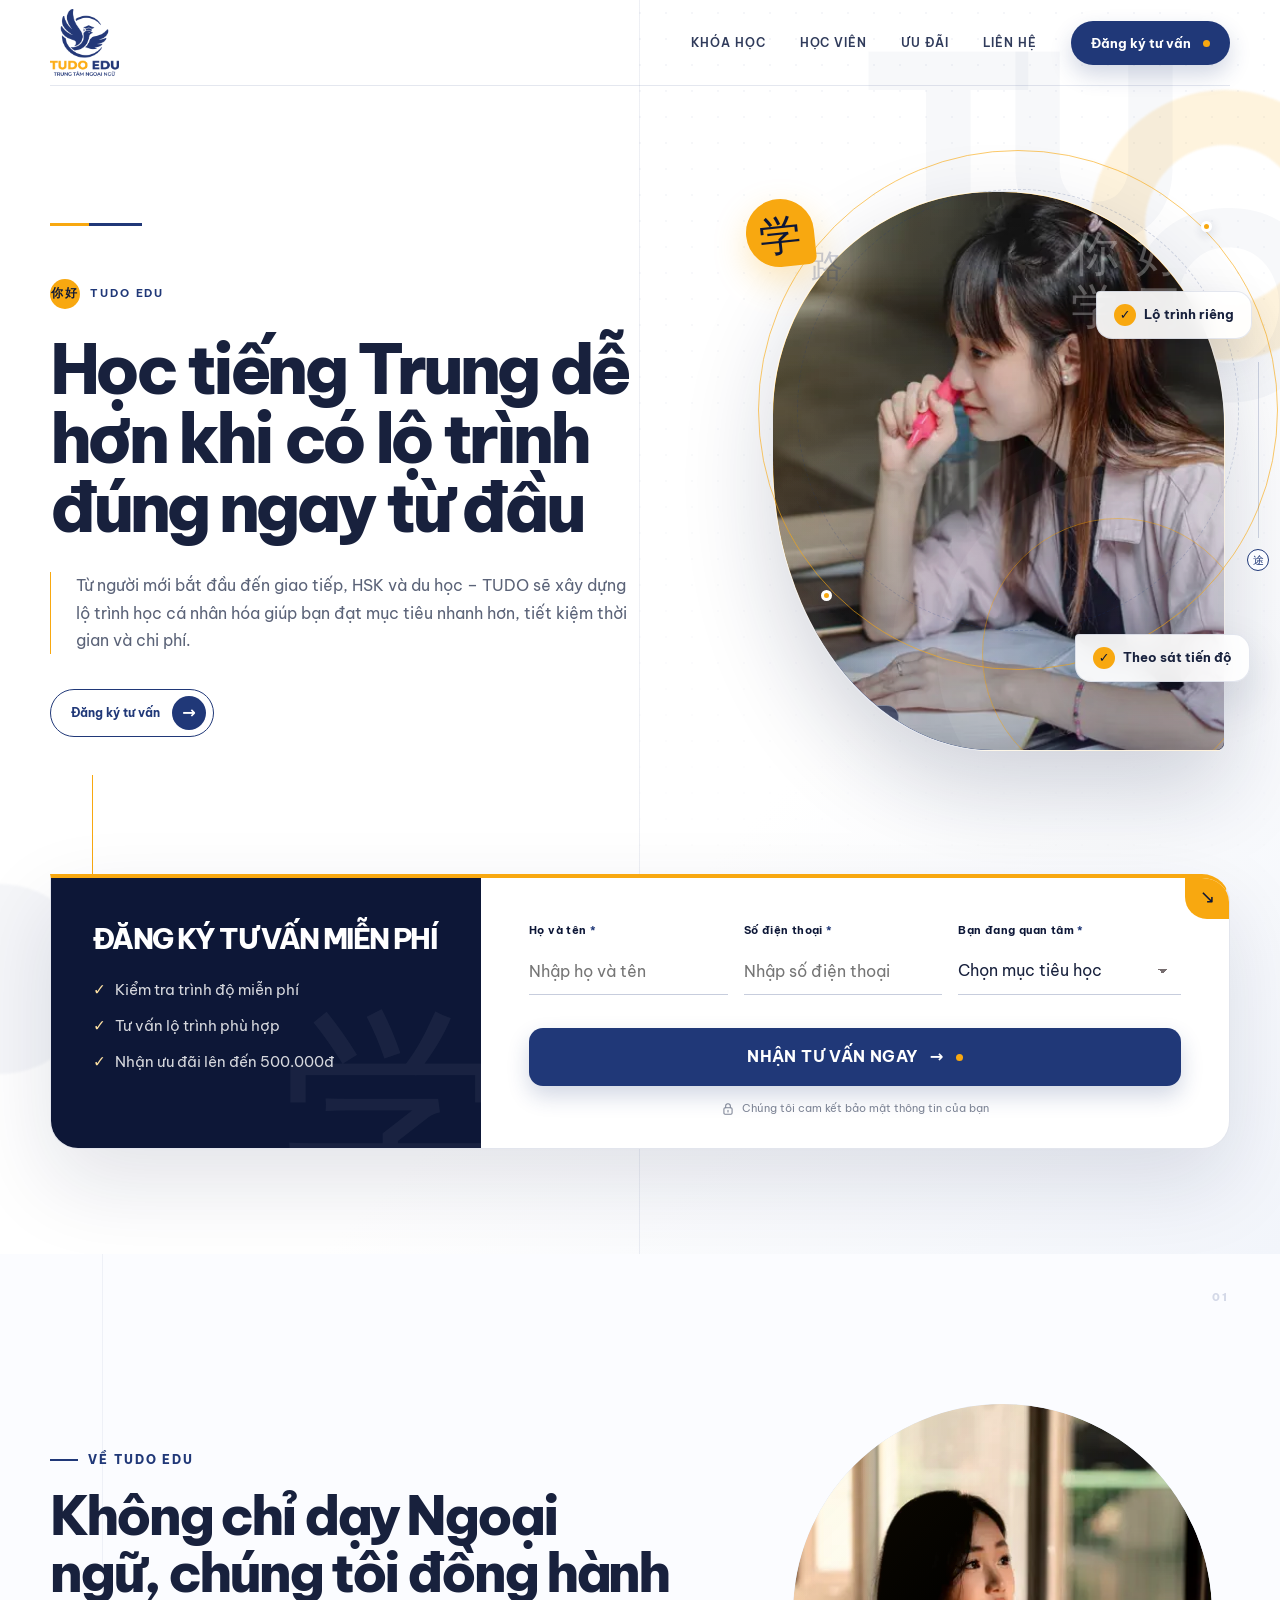
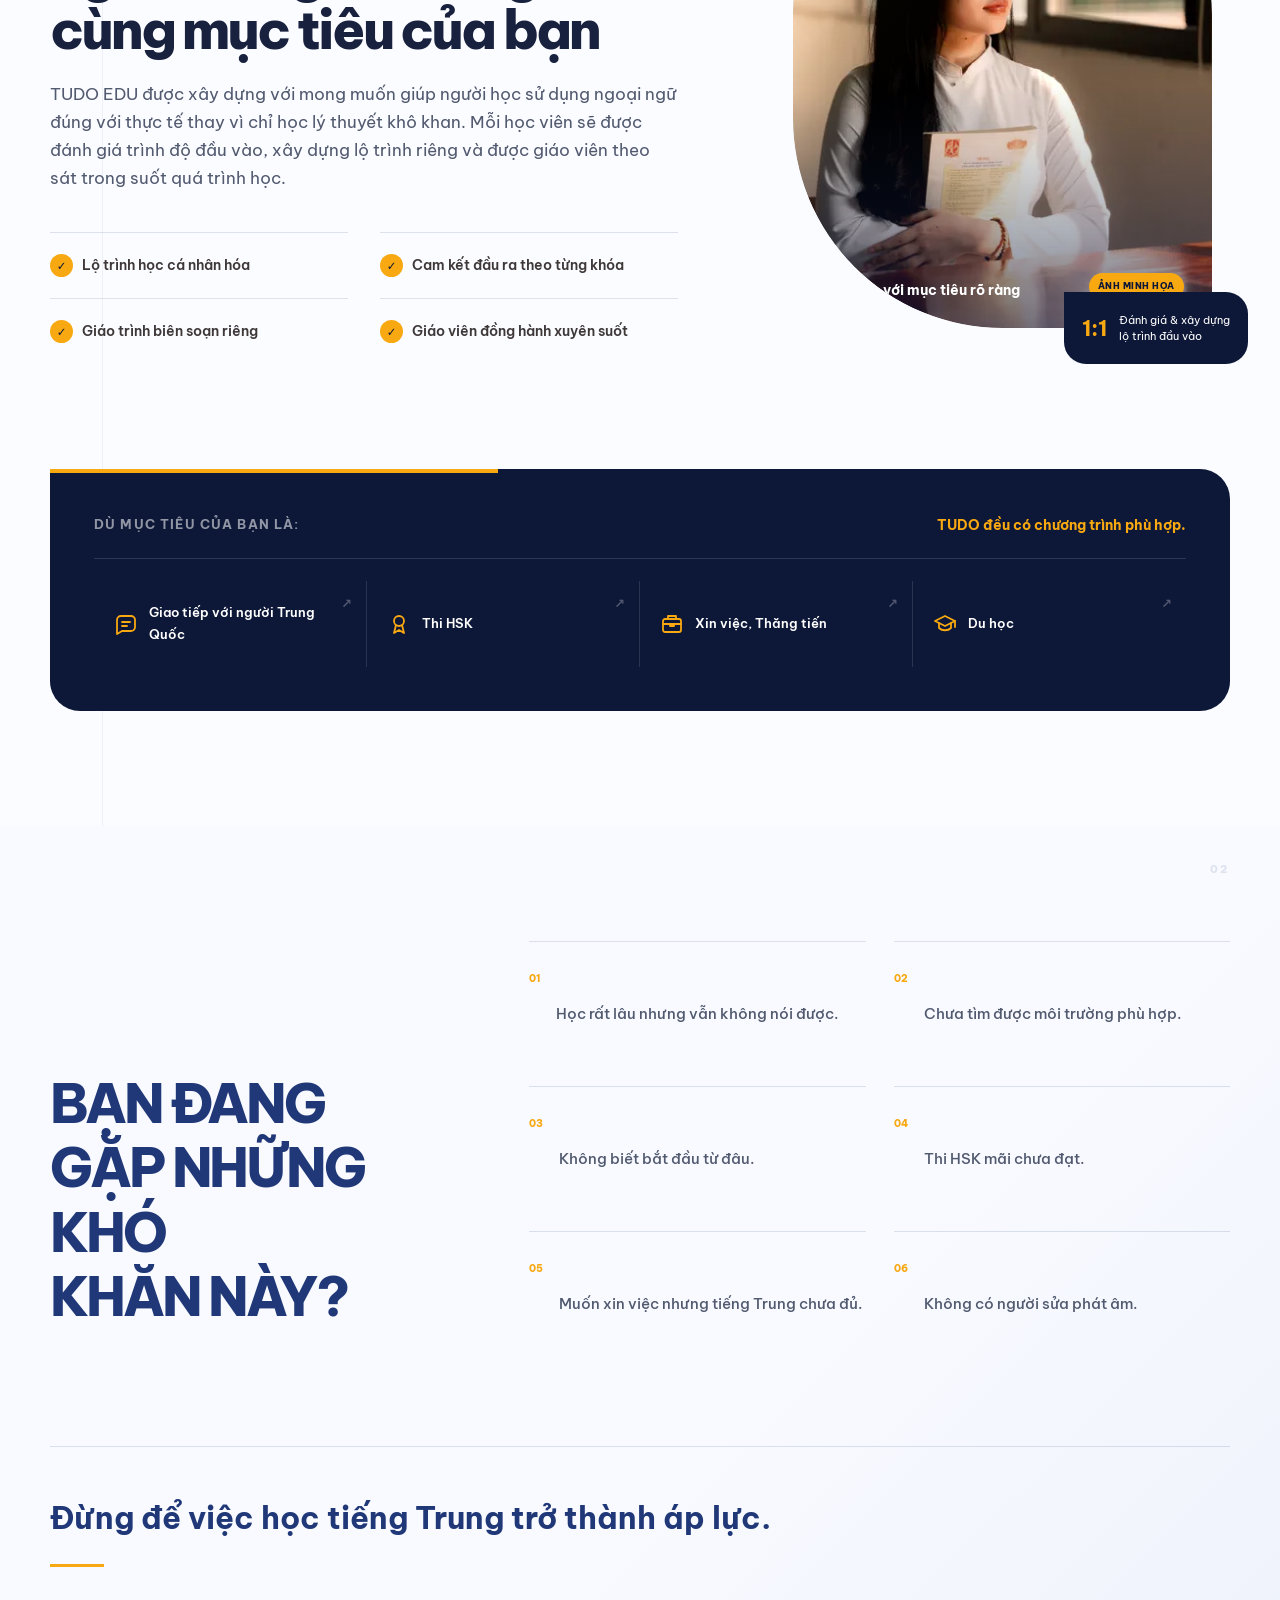
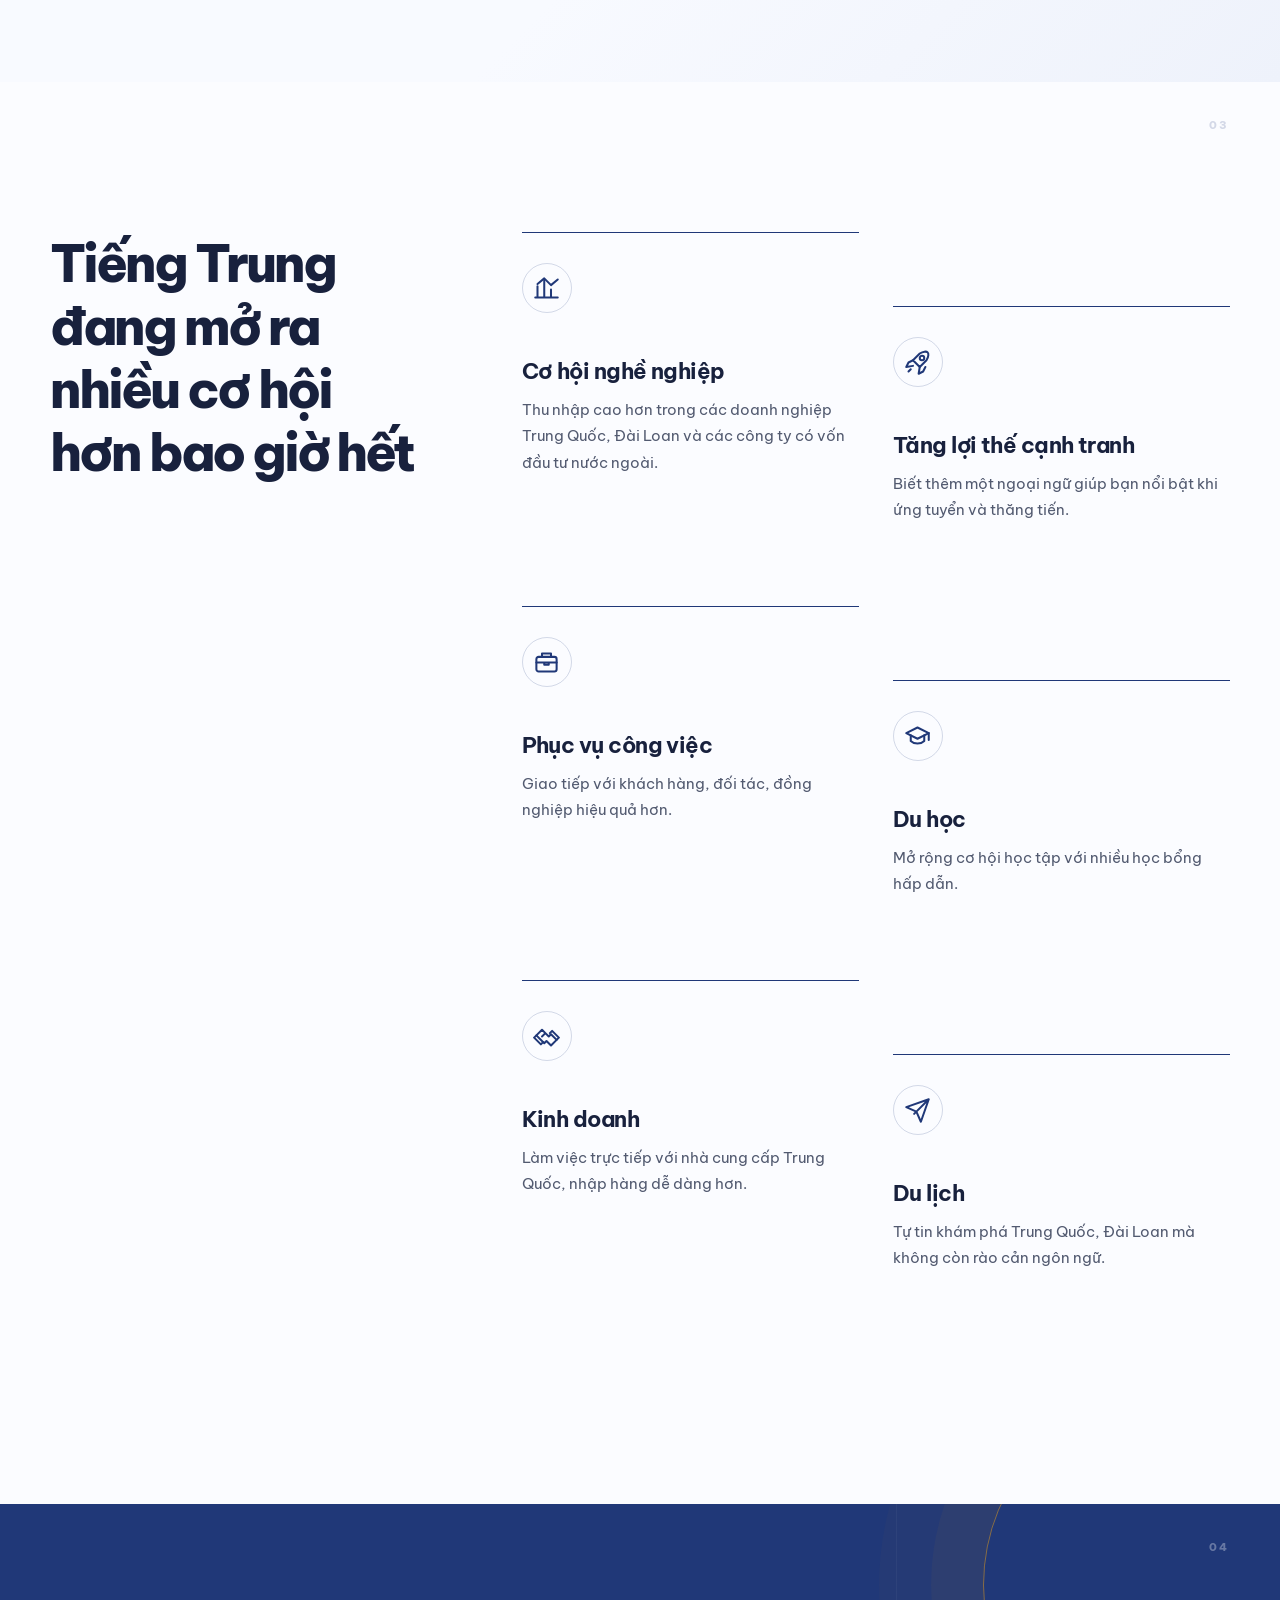
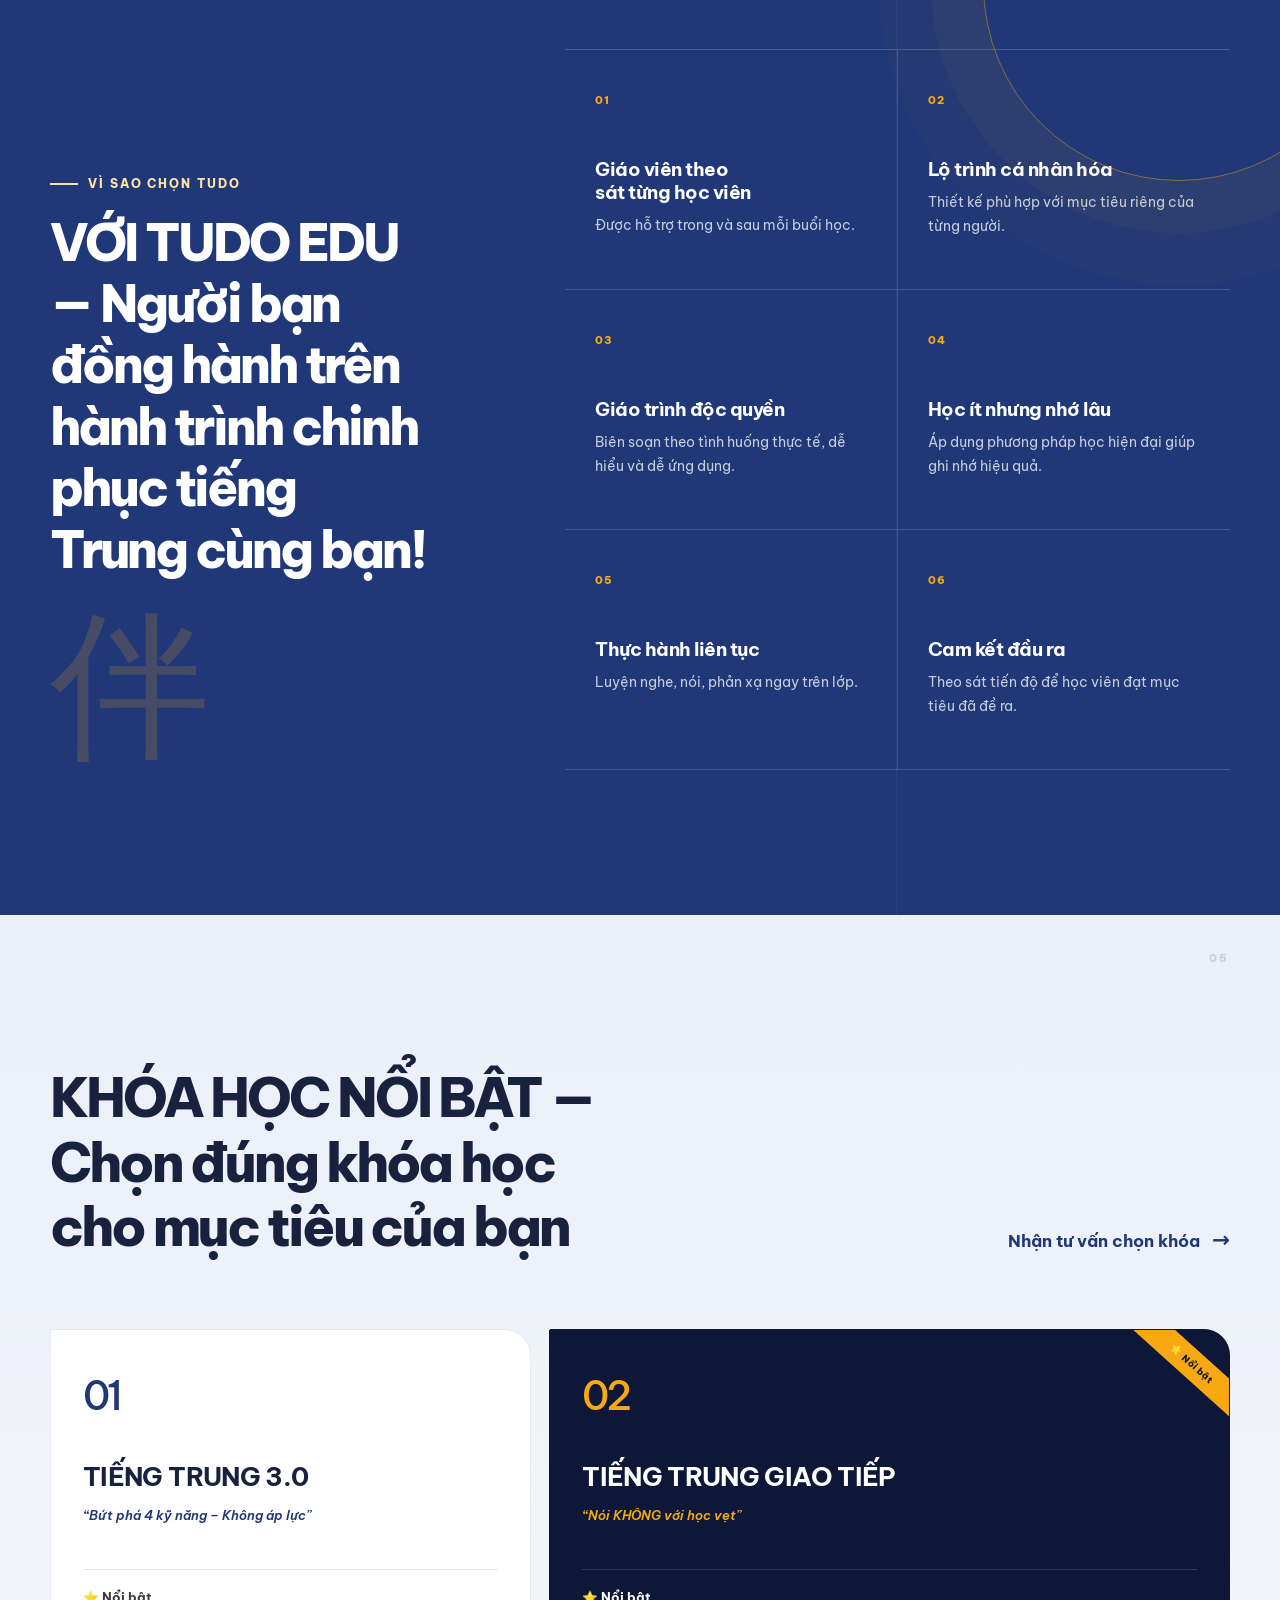
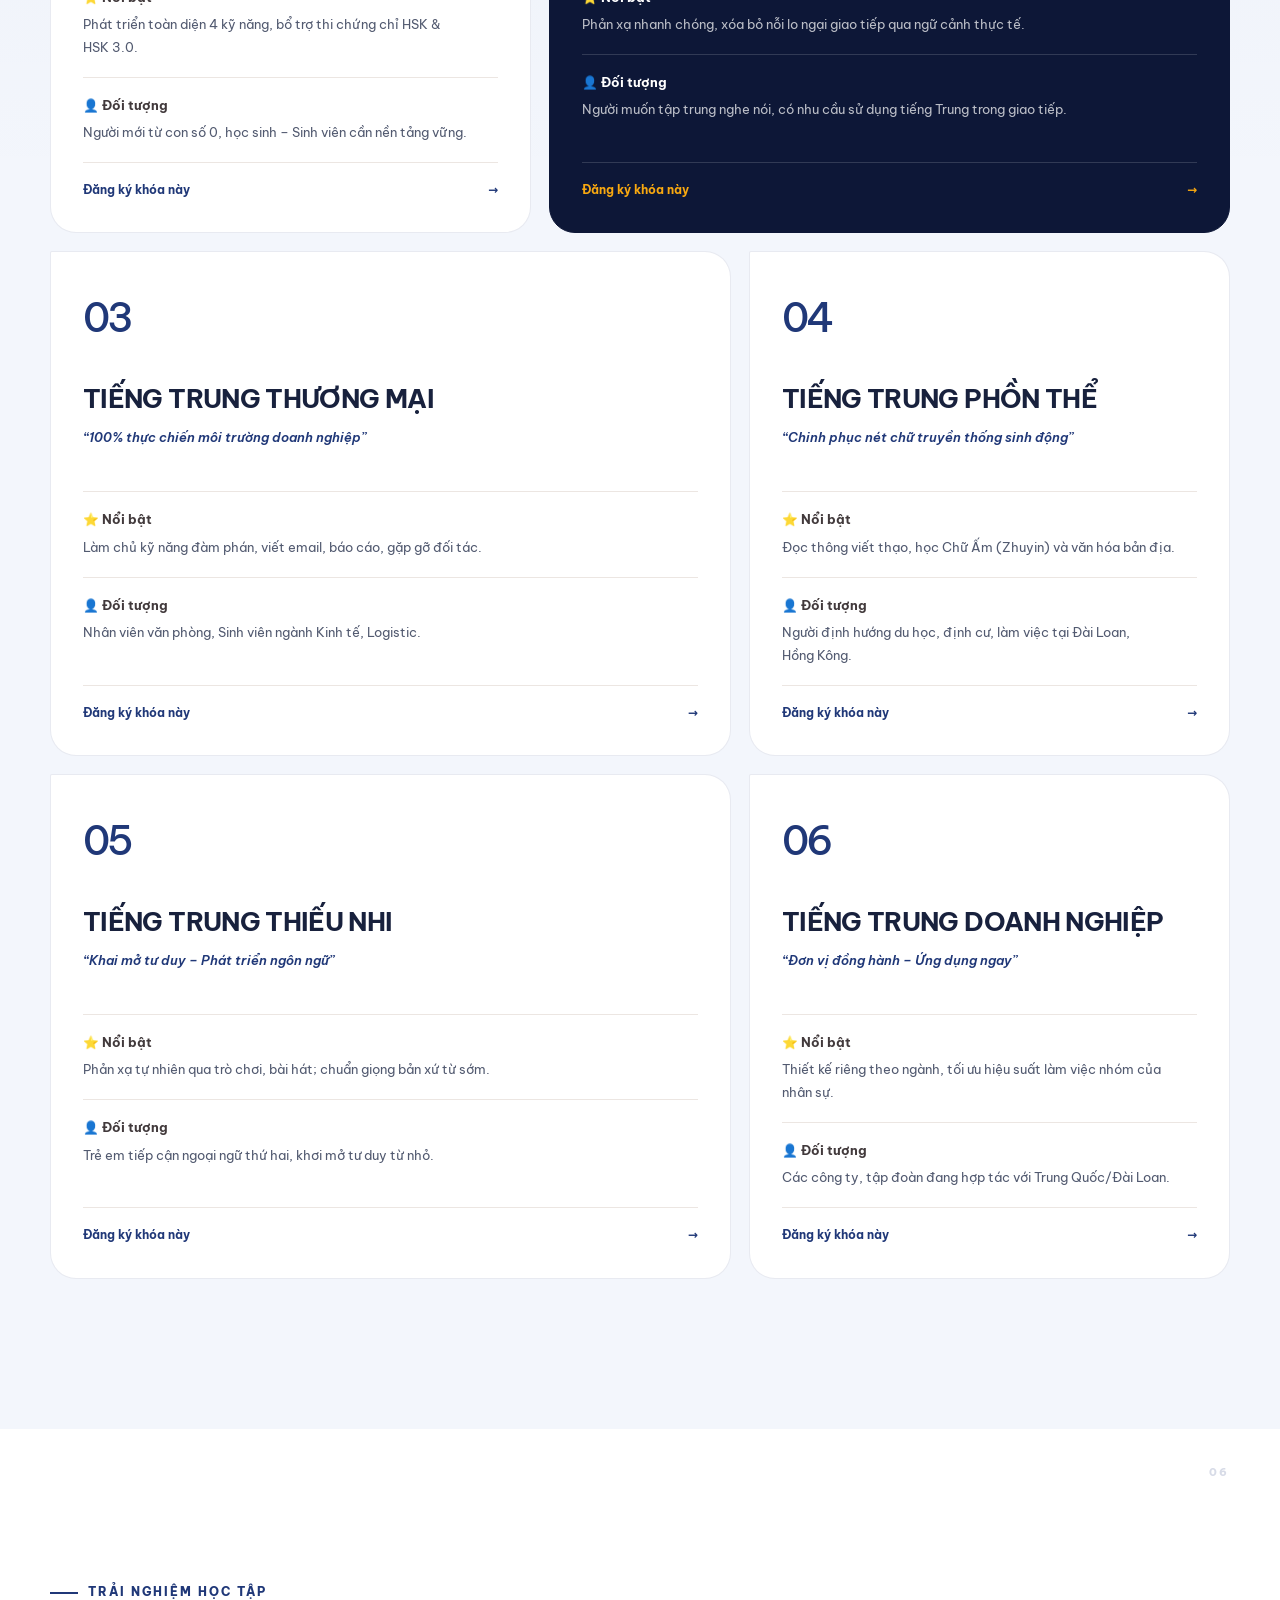
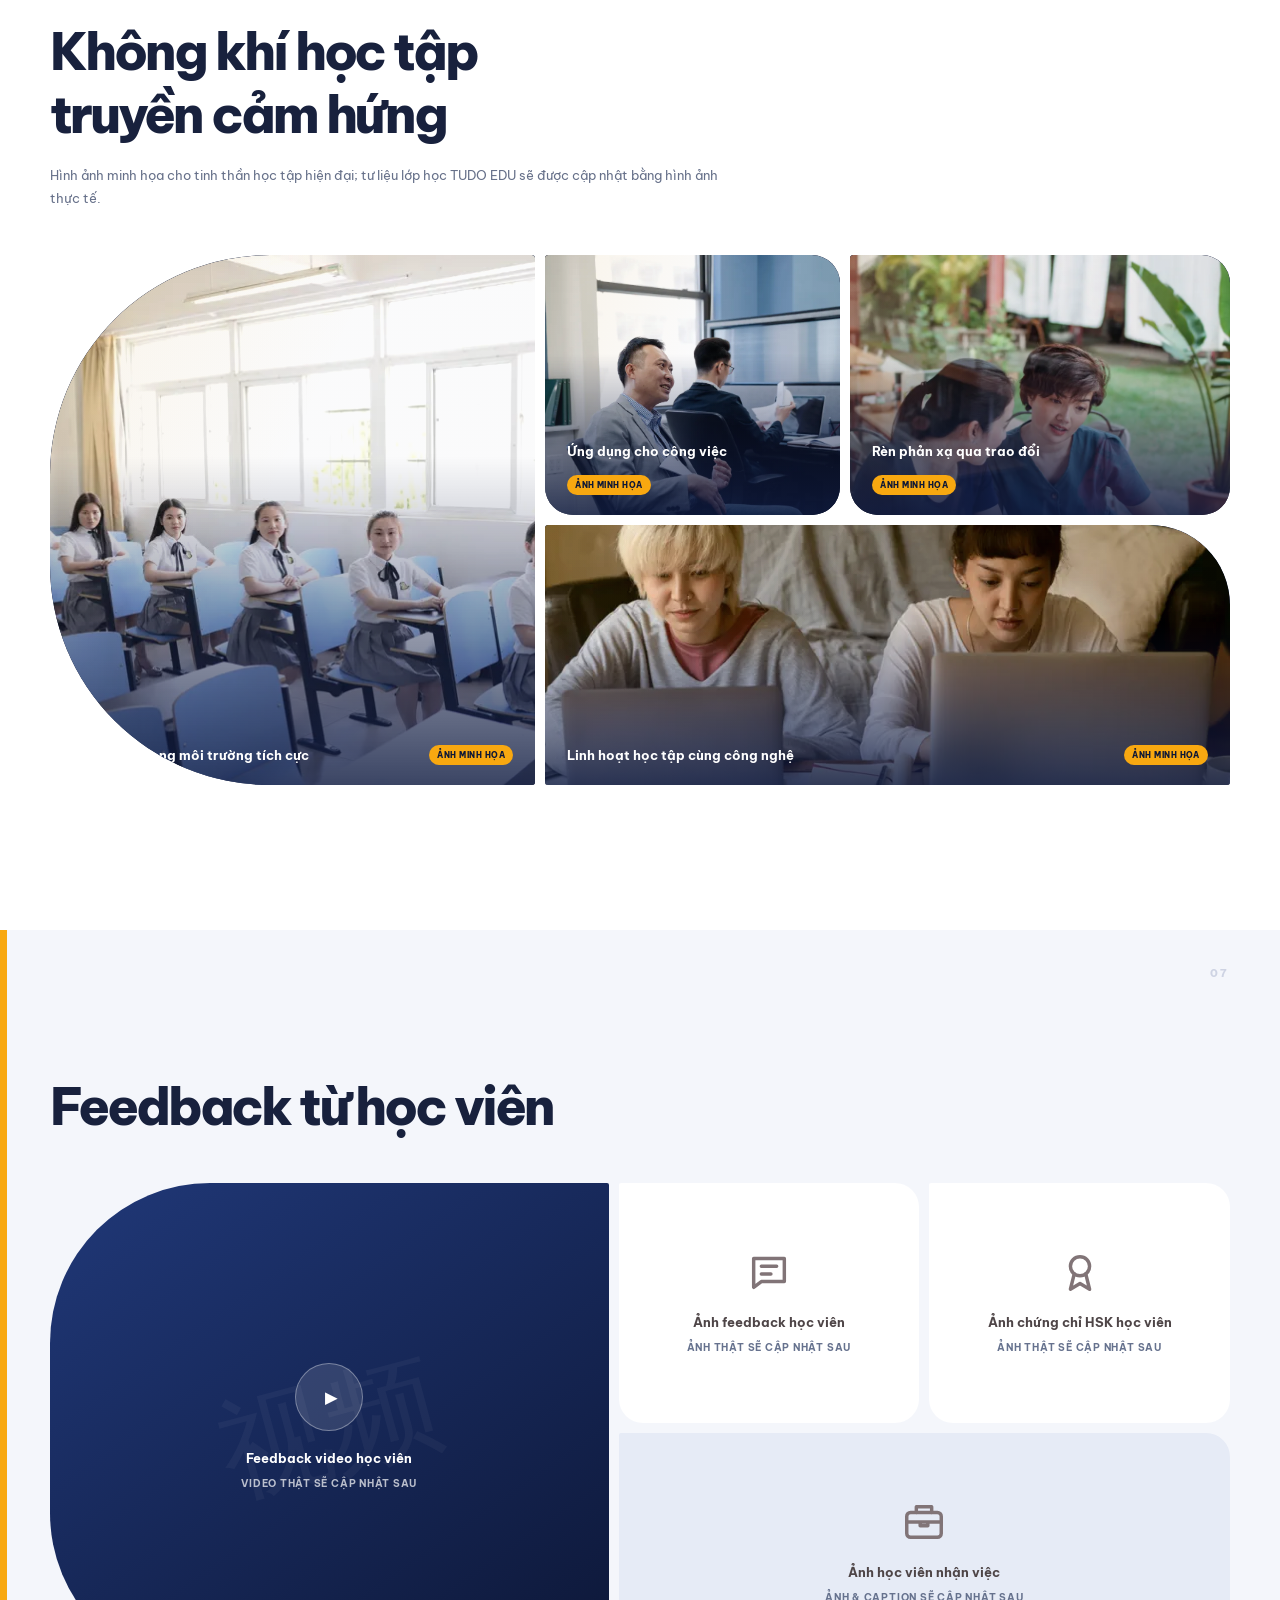
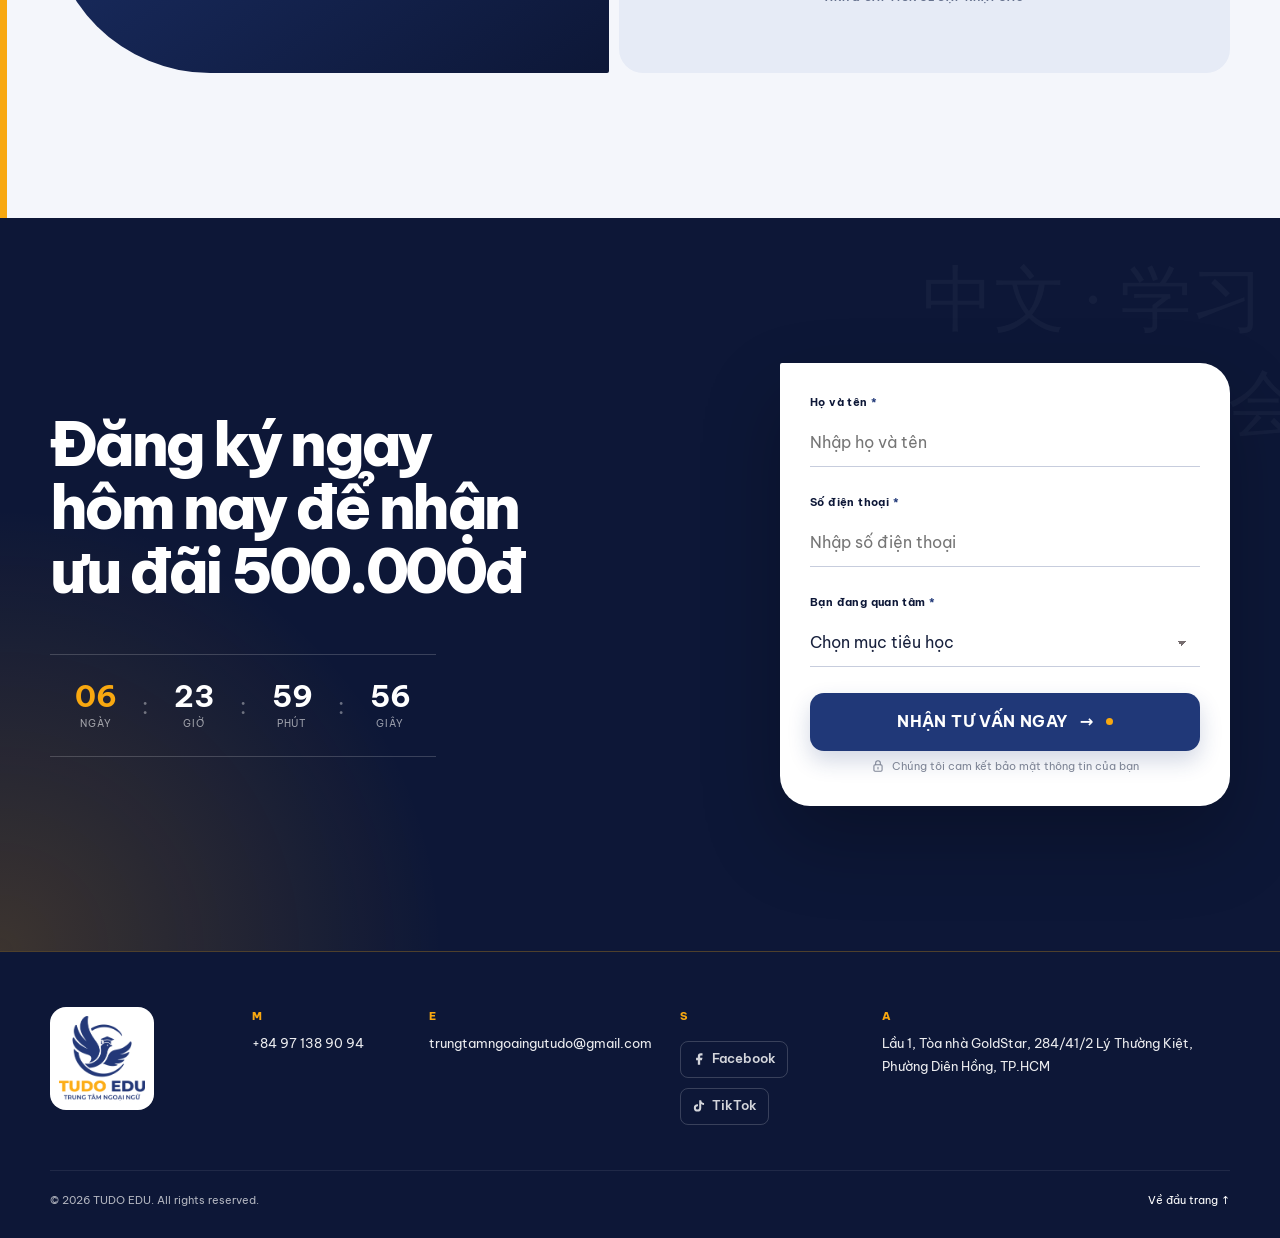
==== index.html @ a524424e "update thông tin" ====
<!doctype html>
<html lang="vi">
<head>
  <meta charset="UTF-8">
  <meta name="viewport" content="width=device-width, initial-scale=1.0">
  <meta name="theme-color" content="#203878">
  <meta name="description" content="TUDO EDU cung cấp khóa học tiếng Trung giao tiếp, luyện thi HSK, tiếng Trung công việc và du học tại TP.HCM với lộ trình cá nhân hóa.">
  <meta name="robots" content="index, follow, max-image-preview:large, max-snippet:-1, max-video-preview:-1">
  <meta name="author" content="TUDO EDU">
  <title>TUDO EDU | Học tiếng Trung giao tiếp, HSK tại TP.HCM</title>
  <link rel="canonical" href="https://ngoaingutudoedu.vn/">
  <link rel="alternate" hreflang="vi-VN" href="https://ngoaingutudoedu.vn/">
  <link rel="alternate" hreflang="x-default" href="https://ngoaingutudoedu.vn/">

  <link rel="icon" type="image/png" href="/assets/favicon-tudo-edu.png">
  <link rel="apple-touch-icon" href="/assets/favicon-tudo-edu.png">

  <meta property="og:locale" content="vi_VN">
  <meta property="og:type" content="website">
  <meta property="og:site_name" content="TUDO EDU">
  <meta property="og:title" content="TUDO EDU | Học tiếng Trung theo lộ trình cá nhân hóa">
  <meta property="og:description" content="Khóa học tiếng Trung giao tiếp, HSK, công việc và du học với lộ trình cá nhân hóa. Đăng ký tư vấn miễn phí cùng TUDO EDU.">
  <meta property="og:url" content="https://ngoaingutudoedu.vn/">
  <meta property="og:image" content="https://ngoaingutudoedu.vn/assets/og-tudo-edu-v2.png">
  <meta property="og:image:secure_url" content="https://ngoaingutudoedu.vn/assets/og-tudo-edu-v2.png">
  <meta property="og:image:type" content="image/png">
  <meta property="og:image:width" content="1200">
  <meta property="og:image:height" content="630">
  <meta property="og:image:alt" content="Logo TUDO EDU - Đồng hành cùng mục tiêu ngoại ngữ">

  <meta name="twitter:card" content="summary_large_image">
  <meta name="twitter:title" content="TUDO EDU | Học tiếng Trung theo lộ trình cá nhân hóa">
  <meta name="twitter:description" content="Khóa học tiếng Trung giao tiếp, HSK, công việc và du học với lộ trình cá nhân hóa tại TP.HCM.">
  <meta name="twitter:image" content="https://ngoaingutudoedu.vn/assets/og-tudo-edu-v2.png">
  <meta name="twitter:image:alt" content="Logo TUDO EDU - Đồng hành cùng mục tiêu ngoại ngữ">

  <script type="application/ld+json">
  {
    "@context": "https://schema.org",
    "@graph": [
      {
        "@type": "EducationalOrganization",
        "@id": "https://ngoaingutudoedu.vn/#organization",
        "name": "TUDO EDU",
        "alternateName": "Ngoại ngữ TUDO EDU",
        "url": "https://ngoaingutudoedu.vn/",
        "logo": {
          "@type": "ImageObject",
          "url": "https://ngoaingutudoedu.vn/assets/favicon-tudo-edu.png",
          "width": 1678,
          "height": 1664
        },
        "image": "https://ngoaingutudoedu.vn/assets/og-tudo-edu-v2.png",
        "description": "Trung tâm đào tạo tiếng Trung giao tiếp, luyện thi HSK, tiếng Trung cho công việc và tư vấn lộ trình du học.",
        "telephone": "+84971389094",
        "email": "trungtamngoaingutudo@gmail.com",
        "address": {
          "@type": "PostalAddress",
          "streetAddress": "Lầu 1, Tòa nhà GoldStar, 284/41/2 Lý Thường Kiệt, Phường Diên Hồng",
          "addressLocality": "Thành phố Hồ Chí Minh",
          "addressCountry": "VN"
        },
        "areaServed": {
          "@type": "Country",
          "name": "Việt Nam"
        },
        "contactPoint": {
          "@type": "ContactPoint",
          "telephone": "+84971389094",
          "email": "trungtamngoaingutudo@gmail.com",
          "contactType": "customer service",
          "availableLanguage": ["Vietnamese", "Chinese"]
        },
        "sameAs": [
          "https://www.facebook.com/ngoaingutudo.edu",
          "https://www.tiktok.com/@tudo.edu"
        ]
      },
      {
        "@type": "WebSite",
        "@id": "https://ngoaingutudoedu.vn/#website",
        "url": "https://ngoaingutudoedu.vn/",
        "name": "TUDO EDU",
        "alternateName": "Ngoại ngữ TUDO EDU",
        "inLanguage": "vi-VN",
        "publisher": {
          "@id": "https://ngoaingutudoedu.vn/#organization"
        }
      }
    ]
  }
  </script>
  <link rel="preconnect" href="https://fonts.googleapis.com">
  <link rel="preconnect" href="https://fonts.gstatic.com" crossorigin>
  <link href="https://fonts.googleapis.com/css2?family=Be+Vietnam+Pro:wght@400;500;600;700;800&display=swap" rel="stylesheet">
  <link rel="preload" as="image"
        href="assets/images/hero-student-1400.webp"
        imagesrcset="assets/images/hero-student-800.webp 800w, assets/images/hero-student-1400.webp 1400w"
        imagesizes="(max-width: 760px) calc(100vw - 34px), (max-width: 1100px) 46vw, 520px"
        type="image/webp"
        fetchpriority="high">
  <link rel="stylesheet" href="styles.css">
  <script src="script.js" defer></script>
</head>
<body class="signature-ui">
  <a class="skip-link" href="#main-content">Đi đến nội dung chính</a>
  <div class="page-progress" aria-hidden="true"><span></span><i>途</i></div>

  <header class="site-header" id="site-header">
    <div class="container header-inner">
      <a class="brand" href="#top" aria-label="TUDO EDU - Trang chủ">
        <img class="brand-logo" src="LOGO DỌC IN ẤN.png" width="1678" height="1664" alt="TUDO EDU">
      </a>

      <a class="header-quick-cta button button-sm" href="#dang-ky">Đăng ký tư vấn</a>

      <button class="menu-toggle" type="button" aria-expanded="false" aria-controls="main-nav" aria-label="Mở menu">
        <span></span><span></span><span></span>
      </button>

      <nav class="main-nav" id="main-nav" aria-label="Điều hướng chính">
        <a href="#khoa-hoc">Khóa học</a>
        <a href="#hoc-vien">Học viên</a>
        <a href="#uu-dai">Ưu đãi</a>
        <a href="#lien-he">Liên hệ</a>
        <a class="button button-sm" href="#dang-ky">Đăng ký tư vấn</a>
      </nav>
    </div>
  </header>

  <main id="main-content">
    <section class="hero" id="top">
      <div class="hero-orb hero-orb-one"></div>
      <div class="hero-orb hero-orb-two"></div>
      <div class="hero-signature" aria-hidden="true"><span>TU</span><span>DO</span></div>
      <div class="container hero-grid">
        <div class="hero-copy reveal">
          <div class="eyebrow"><span>你好</span> TUDO EDU</div>
          <h1>Học tiếng Trung dễ hơn khi có lộ trình đúng ngay từ đầu</h1>
          <p>Từ người mới bắt đầu đến giao tiếp, HSK và du học – TUDO sẽ xây dựng lộ trình học cá nhân hóa giúp bạn đạt mục tiêu nhanh hơn, tiết kiệm thời gian và chi phí.</p>
          <a class="text-link" href="#dang-ky">Đăng ký tư vấn <span aria-hidden="true">→</span></a>
        </div>

        <div class="hero-visual reveal">
          <div class="route-orbit" aria-hidden="true"><span></span><i></i><b>路</b></div>
          <div class="chinese-stamp" aria-hidden="true">学</div>
          <div class="visual-card visual-card-main">
            <picture class="photo-media">
              <source type="image/webp"
                      srcset="assets/images/hero-student-800.webp 800w, assets/images/hero-student-1400.webp 1400w"
                      sizes="(max-width: 760px) calc(100vw - 34px), (max-width: 1100px) 46vw, 520px">
              <img class="hero-photo"
                   src="assets/images/hero-student.jpg"
                   width="1800"
                   height="1172"
                   alt="Một nữ sinh viên châu Á học cùng máy tính và sổ ghi chép."
                   loading="eager"
                   decoding="async"
                   fetchpriority="high">
            </picture>
            <div class="visual-pattern" aria-hidden="true">
              <span>你</span><span>好</span><span>学</span><span>习</span>
            </div>
            <span class="stock-label">Ảnh minh họa</span>
          </div>
          <div class="floating-note note-top"><span>✓</span> Lộ trình riêng</div>
          <div class="floating-note note-bottom"><span>✓</span> Theo sát tiến độ</div>
        </div>
      </div>

      <div class="container hero-form-wrap reveal" id="dang-ky">
        <div class="lead-card">
          <div class="lead-intro">
            <h2>ĐĂNG KÝ TƯ VẤN MIỄN PHÍ</h2>
            <ul class="benefit-list">
              <li><span>✓</span> Kiểm tra trình độ miễn phí</li>
              <li><span>✓</span> Tư vấn lộ trình phù hợp</li>
              <li><span>✓</span> Nhận ưu đãi lên đến 500.000đ</li>
            </ul>
          </div>
          <div class="form-mount" data-form-context="hero"></div>
        </div>
      </div>
    </section>

    <section class="section about signature-section" id="gioi-thieu" data-chapter="01">
      <div class="container about-grid">
        <div class="about-copy reveal">
          <span class="section-kicker">Về TUDO EDU</span>
          <h2>Không chỉ dạy Ngoại ngữ, chúng tôi đồng hành cùng mục tiêu của bạn</h2>
          <p>TUDO EDU được xây dựng với mong muốn giúp người học sử dụng ngoại ngữ đúng với thực tế thay vì chỉ học lý thuyết khô khan. Mỗi học viên sẽ được đánh giá trình độ đầu vào, xây dựng lộ trình riêng và được giáo viên theo sát trong suốt quá trình học.</p>
          <ul class="check-grid">
            <li><span>✓</span> Lộ trình học cá nhân hóa</li>
            <li><span>✓</span> Cam kết đầu ra theo từng khóa</li>
            <li><span>✓</span> Giáo trình biên soạn riêng</li>
            <li><span>✓</span> Giáo viên đồng hành xuyên suốt</li>
          </ul>
        </div>

        <div class="about-visual reveal">
          <figure class="photo-placeholder">
            <picture class="photo-media">
              <source type="image/webp"
                      srcset="assets/images/about-vietnam-classroom-800.webp 800w, assets/images/about-vietnam-classroom-1400.webp 1400w"
                      sizes="(max-width: 760px) calc(100vw - 44px), (max-width: 1100px) 46vw, 540px">
              <img class="about-photo"
                   src="assets/images/about-vietnam-classroom.jpg"
                   width="1800"
                   height="1200"
                   alt="Nữ sinh Việt Nam trong áo dài trắng tại một lớp học ở Hà Nội."
                   loading="lazy"
                   decoding="async">
            </picture>
            <figcaption class="about-photo-caption">
              <strong>Học tập với mục tiêu rõ ràng</strong>
              <span>Ảnh minh họa</span>
            </figcaption>
          </figure>
          <div class="about-badge"><strong>1:1</strong><span>Đánh giá &amp; xây dựng<br>lộ trình đầu vào</span></div>
        </div>
      </div>

      <div class="container goal-panel reveal">
        <div class="goal-heading">
          <span>Dù mục tiêu của bạn là:</span>
          <strong>TUDO đều có chương trình phù hợp.</strong>
        </div>
        <div class="goal-list">
          <a href="#khoa-hoc"><svg class="icon"><use href="#icon-chat"></use></svg><span>Giao tiếp với người Trung Quốc</span></a>
          <a href="#khoa-hoc"><svg class="icon"><use href="#icon-award"></use></svg><span>Thi HSK</span></a>
          <a href="#khoa-hoc"><svg class="icon"><use href="#icon-briefcase"></use></svg><span>Xin việc, Thăng tiến</span></a>
          <a href="#khoa-hoc"><svg class="icon"><use href="#icon-graduation"></use></svg><span>Du học</span></a>
        </div>
      </div>
    </section>

    <section class="section pain-section signature-section" data-chapter="02">
      <div class="container">
        <div class="section-heading centered reveal">
          <h2>BẠN ĐANG GẶP NHỮNG KHÓ KHĂN NÀY?</h2>
        </div>
        <div class="pain-grid">
          <article class="pain-card reveal"><span class="pain-icon">01</span><p>Học rất lâu nhưng vẫn không nói được.</p></article>
          <article class="pain-card reveal"><span class="pain-icon">02</span><p>Chưa tìm được môi trường phù hợp.</p></article>
          <article class="pain-card reveal"><span class="pain-icon">03</span><p>Không biết bắt đầu từ đâu.</p></article>
          <article class="pain-card reveal"><span class="pain-icon">04</span><p>Thi HSK mãi chưa đạt.</p></article>
          <article class="pain-card reveal"><span class="pain-icon">05</span><p>Muốn xin việc nhưng tiếng Trung chưa đủ.</p></article>
          <article class="pain-card reveal"><span class="pain-icon">06</span><p>Không có người sửa phát âm.</p></article>
        </div>
        <p class="bridge-line reveal">Đừng để việc học tiếng Trung trở thành áp lực.</p>
      </div>
    </section>

    <section class="section opportunity-section signature-section" data-chapter="03">
      <div class="container">
        <div class="section-heading reveal">
          <h2>Tiếng Trung đang mở ra nhiều cơ hội hơn bao giờ hết</h2>
        </div>
        <div class="card-grid opportunity-grid">
          <article class="info-card reveal"><div class="icon-box"><svg class="icon"><use href="#icon-chart"></use></svg></div><h3>Cơ hội nghề nghiệp</h3><p>Thu nhập cao hơn trong các doanh nghiệp Trung Quốc, Đài Loan và các công ty có vốn đầu tư nước ngoài.</p></article>
          <article class="info-card reveal"><div class="icon-box"><svg class="icon"><use href="#icon-rocket"></use></svg></div><h3>Tăng lợi thế cạnh tranh</h3><p>Biết thêm một ngoại ngữ giúp bạn nổi bật khi ứng tuyển và thăng tiến.</p></article>
          <article class="info-card reveal"><div class="icon-box"><svg class="icon"><use href="#icon-briefcase"></use></svg></div><h3>Phục vụ công việc</h3><p>Giao tiếp với khách hàng, đối tác, đồng nghiệp hiệu quả hơn.</p></article>
          <article class="info-card reveal"><div class="icon-box"><svg class="icon"><use href="#icon-graduation"></use></svg></div><h3>Du học</h3><p>Mở rộng cơ hội học tập với nhiều học bổng hấp dẫn.</p></article>
          <article class="info-card reveal"><div class="icon-box"><svg class="icon"><use href="#icon-handshake"></use></svg></div><h3>Kinh doanh</h3><p>Làm việc trực tiếp với nhà cung cấp Trung Quốc, nhập hàng dễ dàng hơn.</p></article>
          <article class="info-card reveal"><div class="icon-box"><svg class="icon"><use href="#icon-plane"></use></svg></div><h3>Du lịch</h3><p>Tự tin khám phá Trung Quốc, Đài Loan mà không còn rào cản ngôn ngữ.</p></article>
        </div>
      </div>
    </section>

    <section class="section usp-section signature-section" data-chapter="04">
      <div class="container usp-layout">
        <div class="usp-aside reveal">
          <span class="section-kicker light">Vì sao chọn TUDO</span>
          <h2>VỚI TUDO EDU — Người bạn đồng hành trên hành trình chinh phục tiếng Trung cùng bạn!</h2>
          <div class="decor-character" aria-hidden="true">伴</div>
        </div>
        <div class="usp-grid">
          <article class="usp-card reveal"><span>01</span><h3>Giáo viên theo sát từng học viên</h3><p>Được hỗ trợ trong và sau mỗi buổi học.</p></article>
          <article class="usp-card reveal"><span>02</span><h3>Lộ trình cá nhân hóa</h3><p>Thiết kế phù hợp với mục tiêu riêng của từng người.</p></article>
          <article class="usp-card reveal"><span>03</span><h3>Giáo trình độc quyền</h3><p>Biên soạn theo tình huống thực tế, dễ hiểu và dễ ứng dụng.</p></article>
          <article class="usp-card reveal"><span>04</span><h3>Học ít nhưng nhớ lâu</h3><p>Áp dụng phương pháp học hiện đại giúp ghi nhớ hiệu quả.</p></article>
          <article class="usp-card reveal"><span>05</span><h3>Thực hành liên tục</h3><p>Luyện nghe, nói, phản xạ ngay trên lớp.</p></article>
          <article class="usp-card reveal"><span>06</span><h3>Cam kết đầu ra</h3><p>Theo sát tiến độ để học viên đạt mục tiêu đã đề ra.</p></article>
        </div>
      </div>
    </section>

    <section class="section courses-section signature-section" id="khoa-hoc" data-chapter="05">
      <div class="container">
        <div class="section-heading split-heading reveal">
          <div><h2>KHÓA HỌC NỔI BẬT — Chọn đúng khóa học cho mục tiêu của bạn</h2></div>
          <a class="text-link desktop-only" href="#dang-ky">Nhận tư vấn chọn khóa <span aria-hidden="true">→</span></a>
        </div>
        <div class="course-grid" role="region" aria-label="Danh sách khóa học, vuốt hoặc dùng phím mũi tên để xem thêm" tabindex="0">
          <article class="course-card reveal"><div class="course-top"><span class="course-num">01</span></div><h3>TIẾNG TRUNG 3.0</h3><em>“Bứt phá 4 kỹ năng – Không áp lực”</em><div class="course-detail highlight"><strong>⭐ Nổi bật</strong><p>Phát triển toàn diện 4 kỹ năng, bổ trợ thi chứng chỉ HSK &amp; HSK 3.0.</p></div><div class="course-detail"><strong>👤 Đối tượng</strong><p>Người mới từ con số 0, học sinh – Sinh viên cần nền tảng vững.</p></div><a href="#dang-ky">Đăng ký khóa này <span>→</span></a></article>
          <article class="course-card featured reveal"><div class="featured-ribbon">⭐ Nổi bật</div><div class="course-top"><span class="course-num">02</span></div><h3>TIẾNG TRUNG GIAO TIẾP</h3><em>“Nói KHÔNG với học vẹt”</em><div class="course-detail highlight"><strong>⭐ Nổi bật</strong><p>Phản xạ nhanh chóng, xóa bỏ nỗi lo ngại giao tiếp qua ngữ cảnh thực tế.</p></div><div class="course-detail"><strong>👤 Đối tượng</strong><p>Người muốn tập trung nghe nói, có nhu cầu sử dụng tiếng Trung trong giao tiếp.</p></div><a href="#dang-ky">Đăng ký khóa này <span>→</span></a></article>
          <article class="course-card reveal"><div class="course-top"><span class="course-num">03</span></div><h3>TIẾNG TRUNG THƯƠNG MẠI</h3><em>“100% thực chiến môi trường doanh nghiệp”</em><div class="course-detail highlight"><strong>⭐ Nổi bật</strong><p>Làm chủ kỹ năng đàm phán, viết email, báo cáo, gặp gỡ đối tác.</p></div><div class="course-detail"><strong>👤 Đối tượng</strong><p>Nhân viên văn phòng, Sinh viên ngành Kinh tế, Logistic.</p></div><a href="#dang-ky">Đăng ký khóa này <span>→</span></a></article>
          <article class="course-card reveal"><div class="course-top"><span class="course-num">04</span></div><h3>TIẾNG TRUNG PHỒN THỂ</h3><em>“Chinh phục nét chữ truyền thống sinh động”</em><div class="course-detail highlight"><strong>⭐ Nổi bật</strong><p>Đọc thông viết thạo, học Chữ Ấm (Zhuyin) và văn hóa bản địa.</p></div><div class="course-detail"><strong>👤 Đối tượng</strong><p>Người định hướng du học, định cư, làm việc tại Đài Loan, Hồng Kông.</p></div><a href="#dang-ky">Đăng ký khóa này <span>→</span></a></article>
          <article class="course-card reveal"><div class="course-top"><span class="course-num">05</span></div><h3>TIẾNG TRUNG THIẾU NHI</h3><em>“Khai mở tư duy – Phát triển ngôn ngữ”</em><div class="course-detail highlight"><strong>⭐ Nổi bật</strong><p>Phản xạ tự nhiên qua trò chơi, bài hát; chuẩn giọng bản xứ từ sớm.</p></div><div class="course-detail"><strong>👤 Đối tượng</strong><p>Trẻ em tiếp cận ngoại ngữ thứ hai, khơi mở tư duy từ nhỏ.</p></div><a href="#dang-ky">Đăng ký khóa này <span>→</span></a></article>
          <article class="course-card reveal"><div class="course-top"><span class="course-num">06</span></div><h3>TIẾNG TRUNG DOANH NGHIỆP</h3><em>“Đơn vị đồng hành – Ứng dụng ngay”</em><div class="course-detail highlight"><strong>⭐ Nổi bật</strong><p>Thiết kế riêng theo ngành, tối ưu hiệu suất làm việc nhóm của nhân sự.</p></div><div class="course-detail"><strong>👤 Đối tượng</strong><p>Các công ty, tập đoàn đang hợp tác với Trung Quốc/Đài Loan.</p></div><a href="#dang-ky">Đăng ký khóa này <span>→</span></a></article>
        </div>
        <p class="swipe-hint" aria-hidden="true">Vuốt để xem thêm <span>→</span></p>
      </div>
    </section>

    <section class="section gallery-section signature-section" id="hoc-vien" data-chapter="06">
      <div class="container">
        <div class="section-heading split-heading reveal">
          <div>
            <span class="section-kicker">Trải nghiệm học tập</span>
            <h2>Không khí học tập truyền cảm hứng</h2>
            <p class="gallery-disclaimer">Hình ảnh minh họa cho tinh thần học tập hiện đại; tư liệu lớp học TUDO EDU sẽ được cập nhật bằng hình ảnh thực tế.</p>
          </div>
        </div>
        <div class="gallery-grid reveal">
          <figure class="gallery-item gallery-main">
            <picture class="photo-media">
              <source type="image/webp"
                      srcset="assets/images/gallery-classroom-800.webp 800w, assets/images/gallery-classroom-1400.webp 1400w"
                      sizes="(max-width: 760px) calc(100vw - 24px), 520px">
              <img src="assets/images/gallery-classroom.jpg"
                   width="1800"
                   height="1198"
                   alt="Nhóm sinh viên châu Á trong một không gian lớp học sáng."
                   loading="lazy"
                   decoding="async">
            </picture>
            <figcaption class="gallery-caption"><strong>Cùng học trong môi trường tích cực</strong><span>Ảnh minh họa</span></figcaption>
          </figure>
          <figure class="gallery-item gallery-career">
            <picture class="photo-media">
              <source type="image/webp"
                      srcset="assets/images/gallery-career-800.webp 800w, assets/images/gallery-career-1400.webp 1400w"
                      sizes="(max-width: 760px) 50vw, 340px">
              <img src="assets/images/gallery-career.jpg"
                   width="1800"
                   height="2700"
                   alt="Hai chuyên viên châu Á trao đổi tài liệu trong văn phòng."
                   loading="lazy"
                   decoding="async">
            </picture>
            <figcaption class="gallery-caption"><strong>Ứng dụng cho công việc</strong><span>Ảnh minh họa</span></figcaption>
          </figure>
          <figure class="gallery-item gallery-collaboration">
            <picture class="photo-media">
              <source type="image/webp"
                      srcset="assets/images/gallery-collaboration-800.webp 800w, assets/images/gallery-collaboration-1400.webp 1400w"
                      sizes="(max-width: 760px) 50vw, 410px">
              <img src="assets/images/gallery-collaboration.jpg"
                   width="1800"
                   height="2592"
                   alt="Những người trẻ châu Á cùng trao đổi và ghi chép."
                   loading="lazy"
                   decoding="async">
            </picture>
            <figcaption class="gallery-caption"><strong>Rèn phản xạ qua trao đổi</strong><span>Ảnh minh họa</span></figcaption>
          </figure>
          <figure class="gallery-item gallery-wide">
            <picture class="photo-media">
              <source type="image/webp"
                      srcset="assets/images/gallery-online-study-800.webp 800w, assets/images/gallery-online-study-1400.webp 1400w"
                      sizes="(max-width: 760px) calc(100vw - 24px), 760px">
              <img src="assets/images/gallery-online-study.jpg"
                   width="1800"
                   height="1200"
                   alt="Hai sinh viên châu Á cùng học tập trên máy tính."
                   loading="lazy"
                   decoding="async">
            </picture>
            <figcaption class="gallery-caption"><strong>Linh hoạt học tập cùng công nghệ</strong><span>Ảnh minh họa</span></figcaption>
          </figure>
        </div>
      </div>
    </section>

    <section class="section feedback-section signature-section" data-chapter="07">
      <div class="container">
        <div class="section-heading centered reveal">
          <h2>Feedback từ học viên</h2>
        </div>
        <div class="feedback-grid" role="region" aria-label="Feedback học viên, vuốt hoặc dùng phím mũi tên để xem thêm" tabindex="0">
          <article class="feedback-placeholder video-placeholder reveal"><div class="play-button" aria-hidden="true">▶</div><div><strong>Feedback video học viên</strong><small>VIDEO THẬT SẼ CẬP NHẬT SAU</small></div></article>
          <article class="feedback-placeholder reveal"><svg class="icon icon-xl"><use href="#icon-message"></use></svg><div><strong>Ảnh feedback học viên</strong><small>ẢNH THẬT SẼ CẬP NHẬT SAU</small></div></article>
          <article class="feedback-placeholder certificate-placeholder reveal"><svg class="icon icon-xl"><use href="#icon-award"></use></svg><div><strong>Ảnh chứng chỉ HSK học viên</strong><small>ẢNH THẬT SẼ CẬP NHẬT SAU</small></div></article>
          <article class="feedback-placeholder work-placeholder reveal"><svg class="icon icon-xl"><use href="#icon-briefcase"></use></svg><div><strong>Ảnh học viên nhận việc</strong><small>ẢNH &amp; CAPTION SẼ CẬP NHẬT SAU</small></div></article>
        </div>
        <p class="swipe-hint" aria-hidden="true">Vuốt để xem thêm <span>→</span></p>
      </div>
    </section>

    <section class="stats-section" id="stats-section" hidden aria-hidden="true">
      <div class="container stats-grid">
        <div><strong data-counter="1000">0</strong><span>học viên</span></div>
        <div><strong data-counter="95">0</strong><span>% hài lòng</span></div>
        <div><strong data-counter="500">0</strong><span>học viên đạt HSK</span></div>
        <div><strong data-counter="300">0</strong><span>học viên giao tiếp thành công</span></div>
      </div>
    </section>

    <section class="final-cta signature-section" id="uu-dai" data-chapter="08">
      <div class="final-pattern" aria-hidden="true">中文 · 学习 · 未来 · 机会</div>
      <div class="container cta-grid">
        <div class="cta-copy reveal">
          <h2>Đăng ký ngay hôm nay để nhận ưu đãi 500.000đ</h2>
          <div class="countdown" aria-label="Thời gian còn lại của ưu đãi">
            <div><strong data-countdown="days">00</strong><span>Ngày</span></div>
            <i>:</i>
            <div><strong data-countdown="hours">00</strong><span>Giờ</span></div>
            <i>:</i>
            <div><strong data-countdown="minutes">00</strong><span>Phút</span></div>
            <i>:</i>
            <div><strong data-countdown="seconds">00</strong><span>Giây</span></div>
          </div>
        </div>
        <div class="footer-form-card reveal"><div class="form-mount" data-form-context="footer"></div></div>
      </div>
    </section>
  </main>

  <footer class="site-footer" id="lien-he">
    <div class="container footer-grid">
      <div>
        <a class="brand brand-light" href="#top" aria-label="TUDO EDU - Về đầu trang">
          <img class="brand-logo" src="LOGO DỌC IN ẤN.png" width="1678" height="1664" alt="TUDO EDU">
        </a>
      </div>
      <div><span>M</span><a href="tel:+84971389094">+84 97 138 90 94</a></div>
      <div><span>E</span><a href="mailto:trungtamngoaingutudo@gmail.com">trungtamngoaingutudo@gmail.com</a></div>
      <div>
        <span>S</span>
        <div class="footer-social">
          <a href="https://www.facebook.com/ngoaingutudo.edu" target="_blank" rel="noopener noreferrer" aria-label="Facebook TUDO EDU">
            <svg class="icon" viewBox="0 0 24 24" style="width:14px;height:14px;fill:currentColor;stroke:none"><path d="M18 2h-3a5 5 0 0 0-5 5v3H7v4h3v8h4v-8h3l1-4h-4V7a1 1 0 0 1 1-1h3z"/></svg>
            Facebook
          </a>
          <a href="https://www.tiktok.com/@tudo.edu" target="_blank" rel="noopener noreferrer" aria-label="TikTok TUDO EDU">
            <svg class="icon" viewBox="0 0 24 24" style="width:14px;height:14px;fill:currentColor;stroke:none"><path d="M19.59 6.69a4.83 4.83 0 0 1-3.77-4.25V2h-3.45v13.67a2.89 2.89 0 0 1-2.88 2.5 2.89 2.89 0 0 1-2.89-2.89 2.89 2.89 0 0 1 2.89-2.89c.28 0 .54.04.79.1V9.01a6.33 6.33 0 0 0-.79-.05 6.34 6.34 0 0 0-6.34 6.34 6.34 6.34 0 0 0 6.34 6.34 6.34 6.34 0 0 0 6.33-6.34V8.69a8.28 8.28 0 0 0 4.83 1.55V6.79a4.85 4.85 0 0 1-1.06-.1z"/></svg>
            TikTok
          </a>
        </div>
      </div>
      <div><span>A</span><address>Lầu 1, Tòa nhà GoldStar, 284/41/2 Lý Thường Kiệt, Phường Diên Hồng, TP.HCM</address></div>
    </div>
    <div class="container footer-bottom"><span>© <span id="current-year"></span> TUDO EDU. All rights reserved.</span><a href="#top">Về đầu trang ↑</a></div>
  </footer>

  <a class="mobile-sticky-cta" href="#dang-ky"><span>Đăng ký tư vấn miễn phí</span><strong>Nhận ưu đãi 500.000đ →</strong></a>

  <div class="toast" role="status" aria-live="polite" aria-hidden="true">
    <span class="toast-icon">✓</span>
    <div><strong>Đăng ký thành công!</strong><p>Cảm ơn bạn đã đăng ký, TUDO EDU sẽ liên hệ sớm nhất</p></div>
    <button type="button" aria-label="Đóng thông báo">×</button>
  </div>

  <template id="lead-form-template">
    <form class="lead-form" novalidate>
      <div class="field">
        <label>Họ và tên <span>*</span></label>
        <input type="text" name="fullName" autocomplete="name" placeholder="Nhập họ và tên" required>
        <small class="field-error"></small>
      </div>
      <div class="field">
        <label>Số điện thoại <span>*</span></label>
        <input type="tel" name="phone" autocomplete="tel" inputmode="numeric" maxlength="10" placeholder="Nhập số điện thoại" required>
        <small class="field-error"></small>
      </div>
      <div class="field">
        <label>Bạn đang quan tâm <span>*</span></label>
        <select name="interest" required>
          <option value="">Chọn mục tiêu học</option>
          <option>Giao tiếp</option>
          <option>HSK</option>
          <option>Tiếng Trung cho công việc</option>
          <option>Du học</option>
        </select>
        <small class="field-error"></small>
      </div>
        <input class="form-honeypot" type="text" name="website" tabindex="-1" autocomplete="off" aria-hidden="true">
        <input type="hidden" name="startedAt">
        <button class="button button-full" type="submit">NHẬN TƯ VẤN NGAY <span aria-hidden="true">→</span></button>
      <p class="privacy"><svg class="icon"><use href="#icon-lock"></use></svg> Chúng tôi cam kết bảo mật thông tin của bạn</p>
    </form>
  </template>

  <svg class="svg-sprite" aria-hidden="true">
    <symbol id="icon-image" viewBox="0 0 24 24"><rect x="3" y="4" width="18" height="16" rx="2"></rect><circle cx="9" cy="10" r="2"></circle><path d="m4 17 5-4 3 3 2-2 6 5"></path></symbol>
    <symbol id="icon-classroom" viewBox="0 0 24 24"><rect x="3" y="4" width="18" height="12" rx="2"></rect><path d="M8 20h8M12 16v4M7 8h10M7 12h6"></path></symbol>
    <symbol id="icon-chat" viewBox="0 0 24 24"><path d="M21 15a4 4 0 0 1-4 4H8l-5 3V8a4 4 0 0 1 4-4h10a4 4 0 0 1 4 4z"></path><path d="M8 10h8M8 14h5"></path></symbol>
    <symbol id="icon-message" viewBox="0 0 24 24"><path d="M4 5h16v12H8l-4 3z"></path><path d="M8 9h8M8 13h5"></path></symbol>
    <symbol id="icon-award" viewBox="0 0 24 24"><circle cx="12" cy="9" r="5"></circle><path d="m9 13-2 8 5-3 5 3-2-8"></path></symbol>
    <symbol id="icon-briefcase" viewBox="0 0 24 24"><rect x="3" y="7" width="18" height="13" rx="2"></rect><path d="M8 7V4h8v3M3 12h18M10 12v2h4v-2"></path></symbol>
    <symbol id="icon-graduation" viewBox="0 0 24 24"><path d="m2 9 10-5 10 5-10 5z"></path><path d="M6 11v5c3 3 9 3 12 0v-5M22 9v6"></path></symbol>
    <symbol id="icon-chart" viewBox="0 0 24 24"><path d="M4 20V10M10 20V4M16 20v-7M22 20H2"></path><path d="m4 8 6-5 6 6 6-5"></path></symbol>
    <symbol id="icon-rocket" viewBox="0 0 24 24"><path d="M14 4c3-2 6-2 7-1 1 1 1 4-1 7l-6 6-6-6z"></path><circle cx="16" cy="8" r="2"></circle><path d="m8 10-4 2-2 4 6-1M14 16l-1 6 4-2 2-4M6 18l-2 2"></path></symbol>
    <symbol id="icon-handshake" viewBox="0 0 24 24"><path d="m8 12 3-3 3 3 2-2 5 5-5 5-4-4-2 2-7-7 5-5 3 3"></path><path d="m3 11-2 2 6 6 2-2M21 15l2-2-6-6-2 2"></path></symbol>
    <symbol id="icon-plane" viewBox="0 0 24 24"><path d="M22 2 9 15M22 2l-7 20-4-9-9-4z"></path></symbol>
    <symbol id="icon-lock" viewBox="0 0 24 24"><rect x="5" y="10" width="14" height="11" rx="2"></rect><path d="M8 10V7a4 4 0 0 1 8 0v3M12 14v3"></path></symbol>
  </svg>
</body>
</html>
---- styles.css ----
:root {
  --primary: #203878;
  --primary-dark: #17275b;
  --primary-deep: #101c42;
  --accent: #f8a810;
  --accent-light: #ffe2a3;
  --ink: #18213d;
  --body: #525a70;
  --muted: #7d8495;
  --cream: #f5f7fb;
  --cream-deep: #e9edf6;
  --white: #fff;
  --border: #e2e7f1;
  --shadow-sm: 0 8px 24px rgba(24, 33, 61, .07);
  --shadow-md: 0 22px 60px rgba(32, 56, 120, .12);
  --radius-sm: 14px;
  --radius: 22px;
  --radius-lg: 32px;
  --container: 1180px;
  --header-height: 76px;
}

* { box-sizing: border-box; }
html { scroll-behavior: smooth; scroll-padding-top: calc(var(--header-height) + 20px); }
body { margin: 0; color: var(--body); background: var(--white); font-family: "Be Vietnam Pro", Inter, system-ui, -apple-system, BlinkMacSystemFont, "Segoe UI", sans-serif; font-size: 16px; line-height: 1.7; -webkit-font-smoothing: antialiased; }
body.menu-open { overflow: hidden; }
button, input, select { font: inherit; }
button, a { -webkit-tap-highlight-color: transparent; }
a { color: inherit; text-decoration: none; }
img, svg { display: block; max-width: 100%; }
h1, h2, h3, p { margin-top: 0; }
h1, h2, h3 { color: var(--ink); line-height: 1.2; letter-spacing: -.035em; }
h1 { font-size: clamp(2.35rem, 5.2vw, 4.85rem); font-weight: 800; line-height: 1.08; }
h2 { font-size: clamp(2rem, 3.6vw, 3.35rem); font-weight: 750; }
h3 { font-size: 1.2rem; font-weight: 700; }
.container { width: min(calc(100% - 40px), var(--container)); margin-inline: auto; }
.section { padding: clamp(76px, 9vw, 132px) 0; }
.svg-sprite { position: absolute; width: 0; height: 0; overflow: hidden; }
.icon { width: 24px; height: 24px; fill: none; stroke: currentColor; stroke-width: 1.8; stroke-linecap: round; stroke-linejoin: round; flex: 0 0 auto; }
.icon-xl { width: 46px; height: 46px; }
.skip-link { position: fixed; z-index: 999; top: 12px; left: 12px; transform: translateY(-160%); padding: 10px 16px; border-radius: 8px; color: white; background: var(--primary); }
.skip-link:focus { transform: translateY(0); }

.site-header { position: fixed; z-index: 100; inset: 0 0 auto; height: var(--header-height); transition: background .25s ease, box-shadow .25s ease, height .25s ease; }
.site-header.scrolled { background: rgba(255, 255, 255, .92); box-shadow: 0 1px 0 rgba(32, 56, 120, .07), 0 12px 35px rgba(24, 33, 61, .06); backdrop-filter: blur(14px); }
.header-inner { height: 100%; display: flex; align-items: center; justify-content: space-between; }
.brand { display: inline-flex; align-items: center; color: var(--ink); }
.brand-logo { width: auto; height: 62px; object-fit: contain; }
.main-nav { display: flex; align-items: center; gap: 30px; color: #303b5b; font-size: .89rem; font-weight: 600; }
.main-nav > a:not(.button) { position: relative; padding: 8px 0; }
.main-nav > a:not(.button)::after { content: ""; position: absolute; left: 0; right: 100%; bottom: 2px; height: 2px; background: var(--primary); transition: right .2s ease; }
.main-nav > a:hover::after { right: 0; }
.menu-toggle { display: none; width: 42px; height: 42px; padding: 10px; border: 0; border-radius: 10px; background: transparent; }
.menu-toggle span { display: block; height: 2px; margin: 5px 0; border-radius: 2px; background: var(--ink); transition: transform .2s, opacity .2s; }
.button { display: inline-flex; align-items: center; justify-content: center; gap: 12px; border: 0; border-radius: 12px; color: white; background: var(--primary); box-shadow: 0 10px 22px rgba(32, 56, 120, .2); cursor: pointer; font-weight: 700; transition: transform .2s ease, background .2s ease, box-shadow .2s ease; }
.button:hover { transform: translateY(-2px); background: #294993; box-shadow: 0 14px 28px rgba(32, 56, 120, .28); }
.button:active { transform: translateY(0); }
.button:disabled { cursor: wait; opacity: .68; transform: none; box-shadow: none; }
.button-sm { padding: 11px 18px; }
.button-full { width: 100%; min-height: 54px; padding: 14px 20px; letter-spacing: .015em; }
.text-link { display: inline-flex; gap: 12px; align-items: center; color: var(--primary); font-weight: 700; }
.text-link span { font-size: 1.3em; transition: transform .2s ease; }
.text-link:hover span { transform: translateX(4px); }
.section-kicker { display: inline-flex; align-items: center; gap: 10px; margin-bottom: 17px; color: var(--primary); font-size: .75rem; font-weight: 800; letter-spacing: .16em; text-transform: uppercase; }
.section-kicker::before { content: ""; width: 28px; height: 2px; background: currentColor; }
.section-kicker.light { color: var(--accent-light); }

.hero { position: relative; overflow: hidden; padding: calc(var(--header-height) + 78px) 0 92px; background: linear-gradient(135deg, #fff 0 60%, #f1f4fb 100%); }
.hero::before { content: ""; position: absolute; top: 0; left: 54%; width: 46%; height: 100%; opacity: .55; background-image: radial-gradient(rgba(32, 56, 120, .11) 1px, transparent 1px); background-size: 22px 22px; mask-image: linear-gradient(to bottom, black, transparent 82%); }
.hero-orb { position: absolute; border-radius: 50%; filter: blur(1px); pointer-events: none; }
.hero-orb-one { top: 90px; right: -80px; width: 270px; height: 270px; border: 55px solid rgba(248, 168, 16, .14); }
.hero-orb-two { bottom: 180px; left: -95px; width: 190px; height: 190px; background: rgba(32, 56, 120, .045); }
.hero-grid { position: relative; display: grid; grid-template-columns: 1.05fr .95fr; gap: clamp(50px, 8vw, 100px); align-items: center; }
.eyebrow { display: inline-flex; align-items: center; gap: 10px; margin-bottom: 22px; padding: 7px 13px 7px 7px; border: 1px solid #dce3f2; border-radius: 999px; color: #59647e; background: rgba(255, 255, 255, .72); font-size: .78rem; font-weight: 700; }
.eyebrow span { display: inline-grid; place-items: center; height: 27px; padding: 0 8px; border-radius: 999px; color: white; background: var(--primary); font-family: serif; }
.hero-copy h1 { max-width: 760px; margin-bottom: 24px; }
.hero-copy h1::first-line { color: var(--primary); }
.hero-copy > p { max-width: 660px; margin-bottom: 28px; color: #5b6378; font-size: 1.05rem; }
.hero-visual { position: relative; min-height: 510px; }
.visual-card-main { position: absolute; inset: 18px 8px 22px 45px; overflow: hidden; border: 8px solid white; border-radius: 160px 28px 32px 32px; background: linear-gradient(145deg, #fff0c6, #f8a810 38%, #203878 78%); box-shadow: var(--shadow-md); }
.visual-card-main::before { content: ""; position: absolute; right: -55px; bottom: -65px; width: 270px; height: 270px; border: 1px solid rgba(255,255,255,.25); border-radius: 50%; box-shadow: 0 0 0 45px rgba(255,255,255,.06), 0 0 0 90px rgba(255,255,255,.035); }
.visual-pattern { position: absolute; top: 38px; right: 28px; display: grid; grid-template-columns: repeat(2, 60px); gap: 5px; color: rgba(255,255,255,.19); font-family: serif; font-size: 3rem; line-height: 1; }
.placeholder-person { position: absolute; left: 22%; bottom: 12%; width: 55%; height: 68%; }
.person-head { position: absolute; top: 0; left: 28%; width: 43%; aspect-ratio: 1; border: 4px solid rgba(255,255,255,.85); border-radius: 50%; background: rgba(255,255,255,.2); }
.person-body { position: absolute; inset: 36% 5% 0; border: 4px solid rgba(255,255,255,.85); border-bottom: 0; border-radius: 50% 50% 0 0; background: rgba(255,255,255,.16); }
.asset-note { position: absolute; left: 24px; bottom: 22px; display: flex; align-items: center; gap: 12px; padding: 12px 15px; border-radius: 13px; color: white; background: rgba(16, 28, 66, .76); backdrop-filter: blur(8px); font-size: .72rem; line-height: 1.45; }
.asset-note strong { color: var(--accent-light); }
.chinese-stamp { position: absolute; z-index: 3; top: 0; left: 16px; width: 76px; height: 76px; display: grid; place-items: center; border: 2px solid white; border-radius: 20px; color: white; background: var(--primary); box-shadow: 0 12px 30px rgba(32,56,120,.27); font-family: serif; font-size: 2.6rem; transform: rotate(-6deg); }
.floating-note { position: absolute; z-index: 4; display: flex; align-items: center; gap: 8px; padding: 12px 17px; border: 1px solid rgba(255,255,255,.9); border-radius: 14px; color: var(--ink); background: rgba(255,255,255,.92); box-shadow: var(--shadow-sm); backdrop-filter: blur(10px); font-size: .8rem; font-weight: 700; }
.floating-note span { display: grid; place-items: center; width: 22px; height: 22px; border-radius: 50%; color: white; background: var(--primary); }
.note-top { top: 88px; right: -10px; }
.note-bottom { right: -20px; bottom: 64px; }
.hero-form-wrap { position: relative; margin-top: 75px; }
.lead-card { display: grid; grid-template-columns: .86fr 1.3fr; overflow: hidden; border-radius: var(--radius-lg); background: white; box-shadow: 0 32px 80px rgba(32, 56, 120, .14); }
.lead-intro { position: relative; overflow: hidden; padding: 38px 40px; color: rgba(255,255,255,.83); background: linear-gradient(145deg, #294993, #17275b); }
.lead-intro::after { content: "学"; position: absolute; right: -25px; bottom: -80px; color: rgba(255,255,255,.05); font-family: serif; font-size: 14rem; line-height: 1; }
.lead-intro h2 { position: relative; z-index: 1; margin-bottom: 22px; color: white; font-size: clamp(1.55rem, 2.5vw, 2.15rem); }
.benefit-list { position: relative; z-index: 1; display: grid; gap: 10px; margin: 0; padding: 0; list-style: none; font-size: .9rem; }
.benefit-list li { display: flex; align-items: center; gap: 9px; }
.benefit-list li span { color: var(--accent-light); font-weight: 800; }
.lead-card > .form-mount { padding: 38px 40px 28px; }
.lead-form { display: grid; grid-template-columns: 1fr 1fr 1.12fr; gap: 16px; align-items: start; }
.field { position: relative; }
.field label { display: block; margin-bottom: 7px; color: #423b3d; font-size: .78rem; font-weight: 700; }
.field label span { color: var(--primary); }
.field input, .field select { width: 100%; height: 50px; padding: 0 14px; border: 1px solid #ddd5d0; border-radius: 11px; outline: 0; color: var(--ink); background: white; font-size: .88rem; transition: border-color .2s, box-shadow .2s; }
.field select { appearance: none; padding-right: 38px; background-image: linear-gradient(45deg, transparent 50%, #766d6f 50%), linear-gradient(135deg, #766d6f 50%, transparent 50%); background-position: calc(100% - 18px) 22px, calc(100% - 13px) 22px; background-size: 5px 5px; background-repeat: no-repeat; }
.field input:focus, .field select:focus { border-color: var(--primary); box-shadow: 0 0 0 3px rgba(32,56,120,.1); }
.field.invalid input, .field.invalid select { border-color: #d12d49; background-color: #fff9fa; }
.field-error { display: block; min-height: 17px; padding-top: 3px; color: #c11e3c; font-size: .66rem; line-height: 1.4; }
.lead-form .button { grid-column: 1 / -1; }
.privacy { grid-column: 1 / -1; display: flex; align-items: center; justify-content: center; gap: 7px; margin: -3px 0 0; color: var(--muted); font-size: .7rem; }
.privacy .icon { width: 14px; height: 14px; }

.about-grid { display: grid; grid-template-columns: 1.06fr .94fr; gap: clamp(45px, 8vw, 100px); align-items: center; }
.about-copy h2 { max-width: 700px; margin-bottom: 22px; }
.about-copy > p { margin-bottom: 30px; }
.check-grid { display: grid; grid-template-columns: 1fr 1fr; gap: 12px 20px; margin: 0; padding: 0; list-style: none; color: #3e3839; font-size: .89rem; font-weight: 600; }
.check-grid li { display: flex; align-items: center; gap: 9px; }
.check-grid span { width: 23px; height: 23px; display: grid; place-items: center; border-radius: 7px; color: var(--primary); background: #e8edf9; font-size: .72rem; }
.about-visual { position: relative; min-height: 475px; }
.asset-placeholder { display: flex; flex-direction: column; align-items: center; justify-content: center; gap: 9px; border: 1px dashed #bdc7df; border-radius: var(--radius); color: #77829d; background: linear-gradient(145deg, #f5f7fb, #e8edf6); text-align: center; }
.asset-placeholder strong { color: #4e5872; font-size: .83rem; }
.asset-placeholder small { color: #8993aa; font-size: .62rem; font-weight: 700; letter-spacing: .09em; }
.photo-placeholder { position: absolute; inset: 0 35px 25px 0; overflow: hidden; border-radius: 150px 22px 22px 22px; }
.photo-placeholder::after { content: ""; position: absolute; right: -70px; bottom: -70px; width: 220px; height: 220px; border-radius: 50%; background: rgba(32,56,120,.06); box-shadow: 0 0 0 35px rgba(32,56,120,.035); }
.placeholder-lines { position: absolute; top: 36px; right: 35px; display: grid; gap: 8px; opacity: .23; }
.placeholder-lines span { display: block; width: 85px; height: 3px; background: var(--primary); }
.placeholder-lines span:nth-child(2) { width: 62px; }
.placeholder-lines span:nth-child(3) { width: 74px; }
.about-badge { position: absolute; right: 0; bottom: 0; display: flex; align-items: center; gap: 12px; padding: 17px 18px; border-radius: 16px; color: white; background: var(--primary); box-shadow: 0 16px 30px rgba(32,56,120,.22); }
.about-badge strong { font-size: 1.4rem; }
.about-badge span { font-size: .7rem; line-height: 1.45; }
.goal-panel { margin-top: 85px; padding: 30px; border: 1px solid var(--border); border-radius: 22px; background: var(--cream); }
.goal-heading { display: flex; align-items: center; justify-content: space-between; gap: 20px; margin-bottom: 22px; padding-bottom: 20px; border-bottom: 1px solid #dfe4ef; }
.goal-heading span { color: var(--muted); font-size: .8rem; font-weight: 700; text-transform: uppercase; letter-spacing: .09em; }
.goal-heading strong { color: var(--primary); font-size: .9rem; }
.goal-list { display: grid; grid-template-columns: repeat(4, 1fr); gap: 12px; }
.goal-list a { display: flex; align-items: center; gap: 11px; padding: 12px 14px; border-radius: 12px; color: #443c3e; background: white; font-size: .8rem; font-weight: 600; transition: transform .2s, box-shadow .2s; }
.goal-list a:hover { transform: translateY(-3px); box-shadow: var(--shadow-sm); }
.goal-list .icon { color: var(--primary); }

.pain-section { color: white; background: var(--primary-deep); }
.pain-section .section-heading h2 { color: white; }
.section-heading { max-width: 760px; margin-bottom: 45px; }
.section-heading.centered { margin-inline: auto; text-align: center; }
.section-heading.centered .section-kicker { justify-content: center; }
.pain-grid { display: grid; grid-template-columns: repeat(3, 1fr); gap: 14px; }
.pain-card { display: flex; align-items: center; gap: 16px; min-height: 112px; padding: 22px; border: 1px solid rgba(255,255,255,.09); border-radius: 16px; background: rgba(255,255,255,.04); transition: border-color .2s, background .2s, transform .2s; }
.pain-card:hover { transform: translateY(-3px); border-color: rgba(248,168,16,.42); background: rgba(255,255,255,.07); }
.pain-icon { flex: 0 0 auto; display: grid; place-items: center; width: 42px; height: 42px; border-radius: 50%; color: #ffc55a; background: rgba(248,168,16,.12); font-size: .7rem; font-weight: 800; }
.pain-card p { margin: 0; color: rgba(255,255,255,.82); font-size: .88rem; font-weight: 500; }
.bridge-line { position: relative; margin: 52px 0 0; color: white; font-size: clamp(1.35rem, 2.4vw, 2rem); font-weight: 650; text-align: center; }
.bridge-line::after { content: ""; display: block; width: 54px; height: 3px; margin: 20px auto 0; background: var(--accent); }

.opportunity-section { background: var(--cream); }
.card-grid { display: grid; grid-template-columns: repeat(3, 1fr); gap: 20px; }
.info-card { min-height: 280px; padding: 28px; border: 1px solid #e2e7f1; border-radius: var(--radius); background: white; box-shadow: 0 12px 35px rgba(32,56,120,.04); transition: transform .25s, box-shadow .25s; }
.info-card:hover { transform: translateY(-6px); box-shadow: var(--shadow-md); }
.icon-box { width: 54px; height: 54px; display: grid; place-items: center; margin-bottom: 34px; border-radius: 16px; color: var(--primary); background: #e8edf9; }
.icon-box .icon { width: 27px; height: 27px; }
.info-card h3 { margin-bottom: 12px; }
.info-card p { margin: 0; font-size: .86rem; line-height: 1.75; }

.usp-section { overflow: hidden; background: var(--primary); }
.usp-layout { display: grid; grid-template-columns: .72fr 1.28fr; gap: 60px; align-items: start; }
.usp-aside { position: sticky; top: calc(var(--header-height) + 30px); }
.usp-aside h2 { color: white; font-size: clamp(2rem, 3.2vw, 3rem); }
.decor-character { margin-top: 30px; color: rgba(255,255,255,.09); font-family: serif; font-size: 10rem; line-height: .8; }
.usp-grid { display: grid; grid-template-columns: 1fr 1fr; gap: 16px; }
.usp-card { min-height: 220px; padding: 26px; border: 1px solid rgba(255,255,255,.16); border-radius: 20px; color: rgba(255,255,255,.75); background: rgba(255,255,255,.07); backdrop-filter: blur(8px); transition: transform .25s, background .25s; }
.usp-card:hover { transform: translateY(-4px); background: rgba(255,255,255,.11); }
.usp-card > span { display: inline-block; margin-bottom: 35px; color: var(--accent-light); font-size: .7rem; font-weight: 800; letter-spacing: .12em; }
.usp-card h3 { margin-bottom: 10px; color: white; }
.usp-card p { margin: 0; font-size: .82rem; }

.courses-section { background: white; }
.split-heading { max-width: none; display: flex; align-items: end; justify-content: space-between; gap: 40px; }
.split-heading > div { max-width: 800px; }
.split-heading h2 { margin-bottom: 0; }
.split-heading > p { max-width: 370px; margin: 0; font-size: .85rem; }
.course-grid { display: grid; grid-template-columns: repeat(3, 1fr); gap: 20px; align-items: stretch; }
.course-card { position: relative; display: flex; flex-direction: column; min-width: 0; min-height: 520px; overflow: hidden; padding: 27px; border: 1px solid var(--border); border-radius: var(--radius); background: white; box-shadow: 0 12px 34px rgba(32,56,120,.045); transition: transform .25s, border-color .25s, box-shadow .25s; }
.course-card:hover { transform: translateY(-6px); border-color: #aebcdf; box-shadow: var(--shadow-md); }
.course-card.featured { border-color: var(--accent); }
.featured-ribbon { position: absolute; top: 20px; right: -38px; width: 150px; padding: 6px 0; color: #4e3510; background: var(--accent); font-size: .58rem; font-weight: 800; letter-spacing: .06em; text-align: center; transform: rotate(42deg); }
.course-top { display: flex; align-items: center; justify-content: space-between; margin-bottom: 32px; }
.course-num { color: var(--primary); font-size: .72rem; font-weight: 800; }
.course-tag { padding: 5px 9px; border-radius: 999px; color: #7b656a; background: #f6f1ef; font-size: .62rem; font-weight: 700; }
.course-card h3 { min-height: 48px; margin-bottom: 7px; font-size: 1.15rem; }
.course-card em { min-height: 45px; color: var(--primary); font-size: .76rem; font-weight: 600; line-height: 1.5; }
.course-detail { padding: 17px 0; border-top: 1px solid #ece6e2; }
.course-detail.highlight { margin-top: 19px; }
.course-detail strong { display: block; margin-bottom: 6px; color: #423a3c; font-size: .74rem; }
.course-detail p { margin: 0; font-size: .75rem; line-height: 1.65; }
.course-card > a { display: flex; align-items: center; justify-content: space-between; margin-top: auto; padding-top: 17px; border-top: 1px solid #ece6e2; color: var(--primary); font-size: .75rem; font-weight: 700; }

.gallery-section { background: var(--cream); }
.gallery-grid { display: grid; grid-template-columns: 1.25fr .75fr .75fr; grid-template-rows: 220px 220px; gap: 14px; }
.gallery-item { position: relative; min-height: 0; overflow: hidden; transition: transform .25s; }
.gallery-item:hover { transform: scale(.988); }
.gallery-main { grid-row: 1 / 3; }
.gallery-wide { grid-column: 2 / 4; }
.gallery-item::after { content: "待"; position: absolute; top: -20px; right: 10px; color: rgba(32,56,120,.06); font-family: serif; font-size: 9rem; }

.feedback-section { background: white; }
.feedback-grid { display: grid; grid-template-columns: 1.15fr .85fr .85fr; grid-template-rows: 210px 210px; gap: 16px; }
.feedback-placeholder { position: relative; display: flex; flex-direction: column; align-items: center; justify-content: center; gap: 17px; overflow: hidden; padding: 25px; border: 1px solid var(--border); border-radius: 20px; color: #817477; background: #faf8f6; text-align: center; }
.feedback-placeholder strong, .feedback-placeholder small { display: block; }
.feedback-placeholder strong { color: #4e4547; font-size: .84rem; }
.feedback-placeholder small { margin-top: 6px; color: #a09396; font-size: .6rem; font-weight: 700; letter-spacing: .08em; }
.video-placeholder { grid-row: 1 / 3; color: white; background: linear-gradient(145deg, #203878, #101c42); }
.video-placeholder strong { color: white; }
.video-placeholder small { color: rgba(255,255,255,.55); }
.video-placeholder::before { content: "视频"; position: absolute; color: rgba(255,255,255,.04); font-family: serif; font-size: 7rem; transform: rotate(-15deg); }
.play-button { position: relative; z-index: 1; width: 68px; height: 68px; display: grid; place-items: center; padding-left: 4px; border: 1px solid rgba(255,255,255,.35); border-radius: 50%; color: white; background: rgba(255,255,255,.12); }
.work-placeholder { grid-column: 2 / 4; }
.stats-section { padding: 60px 0; color: white; background: var(--primary); }
.stats-grid { display: grid; grid-template-columns: repeat(4, 1fr); text-align: center; }
.stats-grid strong { display: block; font-size: 2.5rem; }

.final-cta { position: relative; overflow: hidden; padding: clamp(76px, 9vw, 120px) 0; color: white; background: linear-gradient(130deg, #101c42, #203878); }
.final-cta::before { content: ""; position: absolute; top: -190px; left: -110px; width: 460px; height: 460px; border: 1px solid rgba(255,255,255,.09); border-radius: 50%; box-shadow: 0 0 0 60px rgba(255,255,255,.025), 0 0 0 120px rgba(255,255,255,.02); }
.final-pattern { position: absolute; right: -20px; top: 30px; max-width: 380px; color: rgba(255,255,255,.035); font-family: serif; font-size: 4.5rem; line-height: 1.45; text-align: right; }
.cta-grid { position: relative; display: grid; grid-template-columns: 1fr .85fr; gap: 75px; align-items: center; }
.cta-copy h2 { max-width: 650px; color: white; }
.countdown { display: flex; align-items: center; gap: 12px; margin-top: 35px; }
.countdown div { width: 76px; padding: 11px 6px; border: 1px solid rgba(255,255,255,.15); border-radius: 14px; background: rgba(255,255,255,.08); text-align: center; }
.countdown strong { display: block; color: white; font-size: 1.7rem; line-height: 1.25; font-variant-numeric: tabular-nums; }
.countdown span { display: block; color: rgba(255,255,255,.58); font-size: .6rem; text-transform: uppercase; letter-spacing: .09em; }
.countdown i { color: rgba(255,255,255,.38); font-size: 1.4rem; font-style: normal; }
.footer-form-card { padding: 30px; border-radius: var(--radius); background: white; box-shadow: 0 25px 60px rgba(9,18,45,.28); }
.footer-form-card .lead-form { grid-template-columns: 1fr; gap: 9px; }
.footer-form-card .lead-form .button, .footer-form-card .privacy { grid-column: auto; }

.site-footer { padding: 55px 0 28px; color: rgba(255,255,255,.68); background: #0d1737; }
.footer-grid { display: grid; grid-template-columns: .7fr .6fr .9fr .7fr 1.4fr; gap: 28px; align-items: start; }
.brand-light { width: 104px; margin-bottom: 18px; padding: 9px; border-radius: 16px; background: white; }
.brand-light .brand-logo { width: 86px; height: auto; }
.footer-grid > div:not(:first-child) { display: flex; flex-direction: column; gap: 7px; }
.footer-grid > div:not(:first-child) span { color: var(--accent); font-size: .7rem; font-weight: 800; text-transform: uppercase; letter-spacing: .1em; }
.footer-grid > div:not(:first-child) a,
.footer-grid > div:not(:first-child) address { color: rgba(255,255,255,.92); font-size: .78rem; font-style: normal; line-height: 1.7; overflow-wrap: anywhere; }
.footer-grid > div:not(:first-child) a:hover { color: var(--accent); }
.footer-bottom { display: flex; align-items: center; justify-content: space-between; margin-top: 42px; padding-top: 20px; border-top: 1px solid rgba(255,255,255,.08); font-size: .68rem; }
.footer-bottom a { color: white; }
.mobile-sticky-cta { display: none; }

.toast { position: fixed; z-index: 200; right: 22px; bottom: 22px; width: min(410px, calc(100% - 30px)); display: flex; align-items: flex-start; gap: 13px; padding: 17px; border: 1px solid #e1d8d4; border-radius: 16px; background: white; box-shadow: 0 25px 70px rgba(31,18,21,.22); opacity: 0; transform: translateY(20px); pointer-events: none; transition: opacity .25s, transform .25s; }
.toast.show { opacity: 1; transform: translateY(0); pointer-events: auto; }
.toast-icon { flex: 0 0 auto; display: grid; place-items: center; width: 34px; height: 34px; border-radius: 50%; color: white; background: #328454; }
.toast strong { color: var(--ink); font-size: .85rem; }
.toast p { margin: 3px 0 0; font-size: .72rem; line-height: 1.5; }
.toast button { margin-left: auto; border: 0; color: #887e80; background: transparent; cursor: pointer; font-size: 1.35rem; line-height: 1; }
.toast.error { border-color: #edc3c3; }
.toast.error .toast-icon { background: #b64242; }
.form-honeypot { position: absolute !important; left: -10000px !important; width: 1px !important; height: 1px !important; overflow: hidden !important; opacity: 0 !important; pointer-events: none !important; }

.reveal { opacity: 1; transform: none; transition: opacity .7s ease, transform .7s cubic-bezier(.2,.75,.25,1); }
.reveal-ready .reveal { opacity: 0; transform: translateY(24px); }
.reveal-ready .reveal.is-visible { opacity: 1; transform: translateY(0); }
.pain-grid .reveal:nth-child(2), .card-grid .reveal:nth-child(2), .usp-grid .reveal:nth-child(2), .course-grid .reveal:nth-child(2) { transition-delay: .07s; }
.pain-grid .reveal:nth-child(3), .card-grid .reveal:nth-child(3), .usp-grid .reveal:nth-child(3), .course-grid .reveal:nth-child(3) { transition-delay: .14s; }
.pain-grid .reveal:nth-child(4), .card-grid .reveal:nth-child(4), .usp-grid .reveal:nth-child(4), .course-grid .reveal:nth-child(4) { transition-delay: .05s; }
.pain-grid .reveal:nth-child(5), .card-grid .reveal:nth-child(5), .usp-grid .reveal:nth-child(5), .course-grid .reveal:nth-child(5) { transition-delay: .12s; }
.pain-grid .reveal:nth-child(6), .card-grid .reveal:nth-child(6), .usp-grid .reveal:nth-child(6), .course-grid .reveal:nth-child(6) { transition-delay: .19s; }

@media (max-width: 1024px) {
  .main-nav { gap: 20px; }
  .main-nav > a:not(.button) { display: none; }
  .hero-grid { grid-template-columns: 1fr 1fr; gap: 35px; }
  .hero-visual { min-height: 430px; }
  .visual-card-main { inset: 12px 0 20px 24px; }
  .note-top { right: -7px; }
  .note-bottom { right: -8px; }
  .lead-card { grid-template-columns: .8fr 1.2fr; }
  .lead-form { grid-template-columns: 1fr; gap: 7px; }
  .lead-form .button, .lead-form .privacy { grid-column: auto; }
  .about-grid { gap: 50px; }
  .check-grid { grid-template-columns: 1fr; }
  .pain-grid, .card-grid { grid-template-columns: repeat(2, 1fr); }
  .usp-layout { grid-template-columns: 1fr; }
  .usp-aside { position: static; max-width: 760px; }
  .decor-character { display: none; }
  .course-grid { grid-template-columns: repeat(2, 1fr); }
  .footer-grid { grid-template-columns: .7fr .6fr .9fr .7fr 1.4fr; }
}

@media (max-width: 760px) {
  :root { --header-height: 66px; }
  .container { width: min(calc(100% - 30px), var(--container)); }
  body { padding-bottom: 66px; font-size: 15px; }
  .site-header { background: rgba(255,255,255,.94); backdrop-filter: blur(14px); }
  .brand-logo { height: 52px; }
  .menu-toggle { display: block; }
  .menu-toggle[aria-expanded="true"] span:nth-child(1) { transform: translateY(7px) rotate(45deg); }
  .menu-toggle[aria-expanded="true"] span:nth-child(2) { opacity: 0; }
  .menu-toggle[aria-expanded="true"] span:nth-child(3) { transform: translateY(-7px) rotate(-45deg); }
  .main-nav { position: fixed; z-index: -1; inset: var(--header-height) 0 auto; display: grid; gap: 0; padding: 12px 20px 22px; border-top: 1px solid #e2e7f1; background: white; box-shadow: 0 18px 35px rgba(24,33,61,.09); opacity: 0; transform: translateY(-15px); pointer-events: none; transition: opacity .2s, transform .2s; }
  .main-nav.open { opacity: 1; transform: translateY(0); pointer-events: auto; }
  .main-nav > a:not(.button) { display: block; padding: 13px 4px; border-bottom: 1px solid #edf0f6; }
  .main-nav > a:not(.button)::after { display: none; }
  .main-nav .button { margin-top: 12px; }
  .section { padding: 75px 0; }
  .hero { padding: calc(var(--header-height) + 45px) 0 72px; }
  .hero::before { left: 0; width: 100%; opacity: .35; }
  .hero-grid { grid-template-columns: 1fr; gap: 30px; }
  .hero-copy { text-align: left; }
  .eyebrow { font-size: .69rem; }
  .hero-copy > p { font-size: .95rem; }
  .hero-visual { min-height: 390px; }
  .visual-card-main { inset: 12px 10px 15px 10px; border-width: 6px; border-radius: 120px 22px 24px 24px; }
  .chinese-stamp { left: 0; width: 62px; height: 62px; font-size: 2rem; }
  .floating-note { padding: 9px 12px; font-size: .68rem; }
  .note-top { top: 72px; right: 0; }
  .note-bottom { right: 0; bottom: 40px; }
  .asset-note { left: 15px; bottom: 14px; padding: 10px 12px; font-size: .65rem; }
  .hero-form-wrap { margin-top: 45px; }
  .lead-card { grid-template-columns: 1fr; border-radius: 24px; }
  .lead-intro { padding: 28px 24px; }
  .lead-card > .form-mount { padding: 25px 20px 18px; }
  .lead-form { gap: 8px; }
  .about-grid { grid-template-columns: 1fr; gap: 35px; }
  .about-visual { min-height: 390px; }
  .photo-placeholder { inset: 0 20px 20px 0; border-radius: 110px 20px 20px 20px; }
  .goal-panel { margin-top: 55px; padding: 20px; }
  .goal-heading { display: grid; }
  .goal-list { grid-template-columns: 1fr 1fr; }
  .goal-list a { flex-direction: column; align-items: flex-start; min-height: 100px; }
  .pain-grid, .card-grid, .usp-grid { grid-template-columns: 1fr; }
  .pain-card { min-height: 90px; }
  .info-card { min-height: auto; }
  .icon-box { margin-bottom: 23px; }
  .usp-layout { gap: 35px; }
  .usp-card { min-height: 190px; }
  .split-heading { display: block; }
  .split-heading > p { margin-top: 17px; }
  .desktop-only { display: none; }
  .course-grid { display: flex; gap: 14px; margin-right: -15px; padding: 3px 15px 24px 0; overflow-x: auto; scroll-snap-type: x mandatory; scrollbar-width: none; }
  .course-grid::-webkit-scrollbar { display: none; }
  .course-card { flex: 0 0 85vw; min-height: 530px; scroll-snap-align: start; }
  .gallery-grid { grid-template-columns: 1fr 1fr; grid-template-rows: 250px 170px 190px; }
  .gallery-main { grid-column: 1 / 3; grid-row: auto; }
  .gallery-wide { grid-column: 1 / 3; }
  .feedback-grid { display: flex; gap: 14px; margin-right: -15px; padding-right: 15px; overflow-x: auto; scroll-snap-type: x mandatory; scrollbar-width: none; }
  .feedback-placeholder { flex: 0 0 82vw; height: 320px; scroll-snap-align: start; }
  .video-placeholder, .work-placeholder { grid-row: auto; grid-column: auto; }
  .cta-grid { grid-template-columns: 1fr; gap: 45px; }
  .countdown { gap: 6px; }
  .countdown div { width: 65px; }
  .countdown strong { font-size: 1.45rem; }
  .countdown i { font-size: 1rem; }
  .footer-form-card { padding: 22px 18px; }
  .footer-grid { grid-template-columns: 1fr 1fr; }
  .footer-grid > div:first-child { grid-column: 1 / 3; }
  .footer-bottom { gap: 20px; align-items: flex-end; }
  .mobile-sticky-cta { position: fixed; z-index: 90; left: 8px; right: 8px; bottom: 7px; display: flex; align-items: center; justify-content: space-between; gap: 12px; min-height: 54px; padding: 8px 15px; border: 1px solid rgba(255,255,255,.25); border-radius: 14px; color: white; background: rgba(32, 56, 120, .97); box-shadow: 0 10px 30px rgba(16,28,66,.36); backdrop-filter: blur(10px); }
  .mobile-sticky-cta span { font-size: .76rem; font-weight: 800; }
  .mobile-sticky-cta strong { color: var(--accent-light); font-size: .58rem; white-space: nowrap; }
  .toast { right: 15px; bottom: 75px; }
}

@media (max-width: 390px) {
  .container { width: min(calc(100% - 24px), var(--container)); }
  h1 { font-size: 2.15rem; }
  h2 { font-size: 1.8rem; }
  .hero-visual { min-height: 345px; }
  .visual-card-main { inset-inline: 5px; }
  .floating-note { display: none; }
  .goal-list { grid-template-columns: 1fr; }
  .goal-list a { min-height: 0; flex-direction: row; }
  .course-card { flex-basis: 88vw; }
  .countdown div { width: 57px; }
  .countdown strong { font-size: 1.25rem; }
  .countdown i { display: none; }
  .footer-grid { grid-template-columns: 1fr; }
  .footer-grid > div:first-child { grid-column: auto; }
  .mobile-sticky-cta strong { display: none; }
  .mobile-sticky-cta { justify-content: center; }
}

@media (prefers-reduced-motion: reduce) {
  html { scroll-behavior: auto; }
  *, *::before, *::after { animation-duration: .01ms !important; animation-iteration-count: 1 !important; transition-duration: .01ms !important; }
  .reveal { opacity: 1; transform: none; }
}

/* =====================================================================
   TUDO SIGNATURE UI — “PATHLINE”
   A restrained editorial system built from the logo's navy/orange pair.
   ===================================================================== */

:root {
  --page-progress: 0;
  --header-height: 86px;
  --navy-950: #0d1737;
  --navy-900: #101c42;
  --navy-800: #203878;
  --navy-700: #294993;
  --orange: #f8a810;
  --paper: #fbfcff;
  --line: rgba(32, 56, 120, .14);
}

.signature-ui {
  overflow-x: clip;
  background: var(--paper);
}

.signature-ui h1,
.signature-ui h2 {
  letter-spacing: -.058em;
}

.signature-ui h3 {
  letter-spacing: -.025em;
}

.signature-ui h1,
.signature-ui h2,
.signature-ui h3 {
  text-wrap: balance;
}

.signature-ui p {
  text-wrap: pretty;
}

.signature-ui :focus-visible {
  outline: 3px solid rgba(248, 168, 16, .72);
  outline-offset: 4px;
}

.page-progress {
  position: fixed;
  z-index: 120;
  top: 50%;
  right: 21px;
  width: 20px;
  height: 176px;
  border-right: 1px solid rgba(32, 56, 120, .2);
  pointer-events: none;
  transform: translateY(-50%);
}

.page-progress span {
  position: absolute;
  top: 0;
  right: -2px;
  width: 3px;
  height: 100%;
  border-radius: 99px;
  background: var(--orange);
  transform: scaleY(var(--page-progress));
  transform-origin: top;
}

.page-progress i {
  position: absolute;
  right: -11px;
  bottom: -33px;
  width: 22px;
  height: 22px;
  display: grid;
  place-items: center;
  border: 1px solid var(--navy-800);
  border-radius: 50%;
  color: var(--navy-800);
  background: var(--paper);
  font-family: serif;
  font-size: .68rem;
  font-style: normal;
}

.signature-section {
  position: relative;
}

.signature-section::before {
  content: attr(data-chapter);
  position: absolute;
  z-index: 1;
  top: 34px;
  right: max(34px, calc((100vw - var(--container)) / 2));
  color: rgba(32, 56, 120, .18);
  font-size: .68rem;
  font-weight: 800;
  letter-spacing: .24em;
}

.pain-section::before,
.usp-section::before,
.final-cta::before {
  color: rgba(255, 255, 255, .32);
}

.site-header {
  height: 86px;
}

.site-header::after {
  content: "";
  position: absolute;
  right: max(20px, calc((100vw - var(--container)) / 2));
  bottom: 0;
  left: max(20px, calc((100vw - var(--container)) / 2));
  height: 1px;
  background: rgba(32, 56, 120, .12);
  transition: opacity .2s ease;
}

.site-header.scrolled::after {
  opacity: 0;
}

.brand-logo {
  height: 68px;
}

.main-nav {
  gap: 34px;
  font-size: .72rem;
  letter-spacing: .08em;
  text-transform: uppercase;
}

.main-nav .button {
  min-height: 42px;
  padding-inline: 20px;
  border-radius: 99px;
  letter-spacing: 0;
  text-transform: none;
}

.main-nav .button::after,
.button-full::after {
  content: "";
  width: 7px;
  height: 7px;
  border-radius: 50%;
  background: var(--orange);
}

.button {
  border-radius: 99px;
}

.button-full {
  border-radius: 14px;
}

.hero {
  min-height: 1040px;
  padding: 166px 0 105px;
  background:
    linear-gradient(90deg, transparent 0 49.94%, rgba(32, 56, 120, .08) 49.94% 50%, transparent 50%),
    linear-gradient(135deg, #fff 0 62%, #f2f5fb 100%);
}

.hero::before {
  left: auto;
  right: 0;
  width: 51%;
  opacity: .42;
  background-size: 26px 26px;
}

.hero-signature {
  position: absolute;
  z-index: 0;
  top: 68px;
  right: -1.2vw;
  display: grid;
  color: rgba(32, 56, 120, .035);
  font-size: clamp(9rem, 20vw, 19rem);
  font-weight: 800;
  letter-spacing: -.15em;
  line-height: .62;
  pointer-events: none;
  user-select: none;
}

.hero-signature span:last-child {
  margin-left: .42em;
}

.hero-grid {
  z-index: 2;
  grid-template-columns: 1.12fr .88fr;
  gap: clamp(50px, 7vw, 110px);
}

.hero-copy {
  position: relative;
  padding-top: 72px;
}

.hero-copy::before {
  content: "";
  position: absolute;
  top: 18px;
  left: 0;
  width: 92px;
  height: 3px;
  background: linear-gradient(90deg, var(--orange) 0 42%, var(--navy-800) 42%);
}

.eyebrow {
  margin-bottom: 26px;
  padding: 0;
  border: 0;
  border-radius: 0;
  color: var(--navy-800);
  background: transparent;
  font-size: .7rem;
  letter-spacing: .17em;
  text-transform: uppercase;
}

.eyebrow span {
  width: 30px;
  height: 30px;
  padding: 0;
  border-radius: 50%;
  color: var(--navy-950);
  background: var(--orange);
  font-size: .72rem;
}

.hero-copy h1 {
  max-width: 690px;
  margin-bottom: 30px;
  font-size: clamp(3rem, 5.3vw, 5.25rem);
  line-height: 1.02;
}

.hero-copy h1::first-line {
  color: var(--ink);
}

.hero-copy > p {
  max-width: 590px;
  padding-left: 25px;
  border-left: 1px solid var(--orange);
  font-size: 1rem;
}

.hero-copy .text-link {
  min-height: 48px;
  margin-top: 7px;
  padding: 0 7px 0 20px;
  border: 1px solid var(--navy-800);
  border-radius: 99px;
  font-size: .78rem;
}

.hero-copy .text-link span {
  width: 34px;
  height: 34px;
  display: grid;
  place-items: center;
  border-radius: 50%;
  color: white;
  background: var(--navy-800);
}

.hero-visual {
  min-height: 610px;
}

.visual-card-main {
  inset: 25px 5px 25px 22px;
  border: 1px solid rgba(255, 255, 255, .86);
  border-radius: 49% 49% 8px 49% / 40% 42% 8px 52%;
  background: linear-gradient(150deg, #ffe9b7 0, #f8a810 31%, #294993 68%, #101c42 100%);
  box-shadow: 0 38px 90px rgba(16, 28, 66, .19);
}

.visual-card-main::before {
  right: -30px;
  bottom: -40px;
  border-color: rgba(248, 168, 16, .45);
}

.route-orbit {
  position: absolute;
  z-index: 2;
  inset: -16px -48px auto auto;
  width: 520px;
  aspect-ratio: 1;
  border: 1px solid rgba(248, 168, 16, .62);
  border-radius: 50%;
  pointer-events: none;
  animation: signatureOrbit 28s linear infinite;
}

.route-orbit::before {
  content: "";
  position: absolute;
  inset: 38px;
  border: 1px dashed rgba(32, 56, 120, .18);
  border-radius: 50%;
}

.route-orbit span,
.route-orbit i {
  position: absolute;
  width: 11px;
  height: 11px;
  border: 3px solid white;
  border-radius: 50%;
  background: var(--orange);
  box-shadow: 0 3px 12px rgba(16, 28, 66, .2);
}

.route-orbit span {
  top: 70px;
  right: 65px;
}

.route-orbit i {
  bottom: 68px;
  left: 62px;
}

.route-orbit b {
  position: absolute;
  top: 88px;
  left: 52px;
  color: rgba(32, 56, 120, .25);
  font-family: serif;
  font-size: 2rem;
  font-weight: 400;
}

@keyframes signatureOrbit {
  to { transform: rotate(360deg); }
}

.chinese-stamp {
  top: 33px;
  left: -4px;
  width: 68px;
  height: 68px;
  border-color: var(--orange);
  border-radius: 50% 50% 8px 50%;
  color: var(--navy-950);
  background: var(--orange);
  box-shadow: 0 14px 35px rgba(248, 168, 16, .28);
}

.floating-note {
  border-color: rgba(32, 56, 120, .12);
  border-radius: 4px 16px 16px 16px;
  box-shadow: 0 18px 45px rgba(16, 28, 66, .13);
}

.floating-note span {
  color: var(--navy-950);
  background: var(--orange);
}

.note-top {
  top: 125px;
  right: -22px;
}

.note-bottom {
  right: -20px;
  bottom: 94px;
}

.hero-form-wrap {
  z-index: 5;
  margin-top: 98px;
}

.hero-form-wrap::before {
  content: "";
  position: absolute;
  top: -99px;
  left: 42px;
  width: 1px;
  height: 99px;
  background: var(--orange);
}

.lead-card {
  position: relative;
  grid-template-columns: .73fr 1.27fr;
  border: 1px solid rgba(32, 56, 120, .13);
  border-top: 4px solid var(--orange);
  border-radius: 0 28px 28px 28px;
  box-shadow: 0 34px 85px rgba(16, 28, 66, .12);
}

.lead-card::after {
  content: "↘";
  position: absolute;
  top: -4px;
  right: -1px;
  width: 45px;
  height: 45px;
  display: grid;
  place-items: center;
  border-radius: 0 26px 0 22px;
  color: var(--navy-950);
  background: var(--orange);
  font-size: 1.15rem;
}

.lead-intro {
  padding: 44px 42px;
  background: var(--navy-950);
}

.lead-intro h2 {
  max-width: 360px;
  font-size: clamp(1.55rem, 2.15vw, 2.25rem);
}

.lead-card > .form-mount {
  padding: 43px 48px 30px;
}

.field label {
  color: var(--navy-950);
  font-size: .7rem;
  letter-spacing: .035em;
}

.field input,
.field select {
  height: 48px;
  padding-inline: 0;
  border: 0;
  border-bottom: 1px solid rgba(32, 56, 120, .25);
  border-radius: 0;
  background-color: transparent;
}

.field input:focus,
.field select:focus {
  border-color: var(--orange);
  box-shadow: none;
}

.about {
  padding-top: 150px;
  background:
    linear-gradient(90deg, transparent 0 8%, rgba(32, 56, 120, .06) 8% calc(8% + 1px), transparent calc(8% + 1px));
}

.about-grid {
  grid-template-columns: 1.18fr .82fr;
  gap: clamp(65px, 9vw, 130px);
  align-items: end;
}

.about-copy h2 {
  max-width: 760px;
  font-size: clamp(2.5rem, 4.2vw, 4.15rem);
  line-height: 1.06;
}

.about-copy > p {
  max-width: 720px;
}

.check-grid {
  gap: 0 32px;
  margin-top: 40px;
}

.check-grid li {
  min-height: 66px;
  border-top: 1px solid var(--line);
}

.check-grid span {
  border-radius: 50%;
  color: var(--navy-950);
  background: var(--orange);
}

.about-visual {
  min-height: 560px;
}

.photo-placeholder {
  inset: 0 18px 36px 0;
  border: 0;
  border-radius: 210px 210px 10px 210px;
  background:
    linear-gradient(145deg, rgba(255,255,255,.4), transparent),
    #e9edf6;
}

.about-badge {
  right: -18px;
  bottom: 0;
  border-radius: 0 22px 22px 22px;
  background: var(--navy-950);
  box-shadow: none;
}

.about-badge strong {
  color: var(--orange);
}

.goal-panel {
  position: relative;
  overflow: hidden;
  margin-top: 105px;
  padding: 44px;
  border: 0;
  border-radius: 0 30px 30px 30px;
  color: white;
  background: var(--navy-950);
}

.goal-panel::before {
  content: "";
  position: absolute;
  top: 0;
  left: 0;
  width: 38%;
  height: 4px;
  background: var(--orange);
}

.goal-heading {
  border-color: rgba(255, 255, 255, .13);
}

.goal-heading span {
  color: rgba(255, 255, 255, .55);
}

.goal-heading strong {
  color: var(--orange);
}

.goal-list {
  gap: 0;
}

.goal-list a {
  position: relative;
  min-height: 86px;
  padding: 16px 20px;
  border-right: 1px solid rgba(255, 255, 255, .12);
  border-radius: 0;
  color: white;
  background: transparent;
}

.goal-list a:last-child {
  border-right: 0;
}

.goal-list a::after {
  content: "↗";
  position: absolute;
  top: 12px;
  right: 14px;
  color: rgba(255, 255, 255, .28);
}

.goal-list a:hover {
  color: var(--navy-950);
  background: var(--orange);
  box-shadow: none;
}

.goal-list a:hover .icon {
  color: var(--navy-950);
}

.goal-list .icon {
  color: var(--orange);
}

.pain-section {
  overflow: hidden;
  background:
    radial-gradient(circle at 0 0, rgba(248, 168, 16, .12), transparent 29%),
    var(--navy-950);
}

.pain-section .container {
  display: grid;
  grid-template-columns: .72fr 1.28fr;
  gap: 35px 85px;
  align-items: start;
}

.pain-section .section-heading {
  position: sticky;
  top: 130px;
  margin-bottom: 0;
  text-align: left;
}

.pain-section .section-heading h2 {
  max-width: 420px;
  font-size: clamp(2.5rem, 4.2vw, 4rem);
}

.pain-grid {
  grid-template-columns: 1fr 1fr;
  gap: 0 28px;
}

.pain-card {
  min-height: 145px;
  padding: 28px 0;
  border: 0;
  border-top: 1px solid rgba(255, 255, 255, .16);
  border-radius: 0;
  background: transparent;
}

.pain-card:hover {
  transform: translateX(6px);
  border-color: var(--orange);
  background: transparent;
}

.pain-icon {
  width: auto;
  height: auto;
  align-self: flex-start;
  border-radius: 0;
  color: var(--orange);
  background: transparent;
  font-size: .65rem;
}

.pain-card p {
  font-size: .93rem;
}

.bridge-line {
  grid-column: 1 / -1;
  margin-top: 35px;
  padding-top: 45px;
  border-top: 1px solid rgba(255, 255, 255, .16);
  text-align: left;
}

.bridge-line::after {
  margin-left: 0;
}

.opportunity-section {
  padding-block: 150px;
  background: var(--paper);
}

.opportunity-section .container {
  display: grid;
  grid-template-columns: .7fr 1.3fr;
  gap: 90px;
  align-items: start;
}

.opportunity-section .section-heading {
  position: sticky;
  top: 130px;
  margin-bottom: 0;
}

.opportunity-section .section-heading h2 {
  font-size: clamp(2.5rem, 4.1vw, 4rem);
}

.opportunity-grid {
  grid-template-columns: 1fr 1fr;
  gap: 0 34px;
}

.info-card {
  min-height: 300px;
  padding: 30px 0 52px;
  border: 0;
  border-top: 1px solid var(--navy-800);
  border-radius: 0;
  background: transparent;
  box-shadow: none;
}

.info-card:nth-child(even) {
  margin-top: 74px;
}

.info-card:hover {
  transform: translateY(-8px);
  box-shadow: none;
}

.icon-box {
  width: 50px;
  height: 50px;
  margin-bottom: 46px;
  border: 1px solid rgba(32, 56, 120, .18);
  border-radius: 50%;
  color: var(--navy-800);
  background: transparent;
}

.info-card:hover .icon-box {
  color: var(--navy-950);
  border-color: var(--orange);
  background: var(--orange);
}

.info-card h3 {
  max-width: 270px;
  font-size: 1.35rem;
}

.usp-section {
  position: relative;
  padding-block: 145px;
  background:
    linear-gradient(90deg, transparent 0 70%, rgba(255,255,255,.04) 70% calc(70% + 1px), transparent calc(70% + 1px)),
    var(--navy-800);
}

.usp-section::after {
  content: "";
  position: absolute;
  top: -115px;
  right: -95px;
  width: 390px;
  height: 390px;
  border: 1px solid rgba(248, 168, 16, .48);
  border-radius: 50%;
  box-shadow: 0 0 0 52px rgba(248, 168, 16, .035), 0 0 0 104px rgba(248, 168, 16, .025);
}

.usp-layout {
  grid-template-columns: .78fr 1.22fr;
  gap: 90px;
}

.usp-aside h2 {
  font-size: clamp(2.5rem, 4vw, 4rem);
}

.decor-character {
  color: rgba(248, 168, 16, .18);
}

.usp-grid {
  gap: 0;
  border-top: 1px solid rgba(255, 255, 255, .18);
}

.usp-card {
  min-height: 240px;
  padding: 34px 30px;
  border: 0;
  border-right: 1px solid rgba(255, 255, 255, .16);
  border-bottom: 1px solid rgba(255, 255, 255, .16);
  border-radius: 0;
  background: transparent;
  backdrop-filter: none;
}

.usp-card:nth-child(even) {
  border-right: 0;
}

.usp-card:hover {
  transform: none;
  background: var(--orange);
}

.usp-card:hover > span,
.usp-card:hover h3,
.usp-card:hover p {
  color: var(--navy-950);
}

.usp-card > span {
  margin-bottom: 48px;
  color: var(--orange);
}

.courses-section {
  padding-block: 150px;
  background:
    linear-gradient(180deg, rgba(32, 56, 120, .04), transparent 42%),
    #f3f6fc;
}

.courses-section .split-heading {
  align-items: end;
  margin-bottom: 70px;
}

.courses-section .split-heading h2 {
  max-width: 910px;
  font-size: clamp(2.5rem, 4.2vw, 4.2rem);
}

.course-grid {
  grid-template-columns: repeat(12, 1fr);
  gap: 18px;
}

.course-card {
  grid-column: span 4;
  min-height: 480px;
  padding: 32px;
  border: 1px solid rgba(32, 56, 120, .1);
  border-radius: 2px 26px 26px 26px;
  box-shadow: none;
}

.course-card:nth-child(1),
.course-card:nth-child(4) {
  grid-column: span 5;
}

.course-card:nth-child(2),
.course-card:nth-child(3) {
  grid-column: span 7;
}

.course-card:nth-child(5) {
  grid-column: span 7;
}

.course-card:nth-child(6) {
  grid-column: span 5;
}

.course-card:hover {
  border-color: var(--orange);
  box-shadow: 0 24px 60px rgba(16, 28, 66, .1);
}

.course-card.featured {
  color: rgba(255, 255, 255, .72);
  border-color: var(--navy-950);
  background: var(--navy-950);
}

.course-card.featured h3,
.course-card.featured .course-detail strong {
  color: white;
}

.course-card.featured em,
.course-card.featured .course-num,
.course-card.featured > a {
  color: var(--orange);
}

.course-card.featured .course-detail,
.course-card.featured > a {
  border-color: rgba(255, 255, 255, .15);
}

.course-num {
  font-size: 2.5rem;
  font-weight: 500;
  letter-spacing: -.08em;
}

.course-card h3 {
  max-width: 420px;
  min-height: auto;
  margin-bottom: 12px;
  font-size: clamp(1.3rem, 2vw, 1.8rem);
}

.course-card em {
  max-width: 440px;
}

.featured-ribbon {
  color: var(--navy-950);
}

.gallery-section {
  padding-block: 145px;
  background: white;
}

.gallery-section .section-heading h2,
.feedback-section .section-heading h2 {
  font-size: clamp(2.5rem, 4.1vw, 4.1rem);
}

.gallery-grid {
  grid-template-columns: 1.15fr .7fr .9fr;
  grid-template-rows: 260px 260px;
  gap: 10px;
}

.gallery-item {
  border: 0;
  border-radius: 3px 28px 28px 28px;
  background:
    linear-gradient(135deg, rgba(255,255,255,.45), transparent),
    #e7ebf4;
}

.gallery-main {
  border-radius: 220px 3px 3px 220px;
}

.gallery-wide {
  border-radius: 3px 80px 3px 3px;
}

.feedback-section {
  padding-block: 145px;
  background:
    linear-gradient(90deg, var(--orange) 0 7px, transparent 7px),
    #f4f6fb;
}

.feedback-section .section-heading {
  margin-inline: 0;
  text-align: left;
}

.feedback-grid {
  grid-template-columns: 1.3fr .7fr .7fr;
  grid-template-rows: 240px 240px;
  gap: 10px;
}

.feedback-placeholder {
  border: 0;
  border-radius: 2px 24px 24px 24px;
  background: white;
}

.video-placeholder {
  border-radius: 160px 2px 2px 160px;
  background: linear-gradient(145deg, var(--navy-800), var(--navy-950));
}

.work-placeholder {
  background: #e6ebf6;
}

.final-cta {
  padding-block: 145px;
  background:
    radial-gradient(circle at 0 100%, rgba(248, 168, 16, .2), transparent 30%),
    var(--navy-950);
}

.final-cta.signature-section::before {
  content: attr(data-chapter);
  position: absolute;
  top: 34px;
  right: max(34px, calc((100vw - var(--container)) / 2));
  width: auto;
  height: auto;
  border: 0;
  border-radius: 0;
  box-shadow: none;
  background: transparent;
}

.cta-grid {
  grid-template-columns: 1.05fr .75fr;
  gap: 100px;
}

.cta-copy h2 {
  font-size: clamp(2.7rem, 4.8vw, 4.8rem);
  line-height: 1.04;
}

.countdown {
  gap: 0;
  width: fit-content;
  padding: 12px 0;
  border-top: 1px solid rgba(255,255,255,.18);
  border-bottom: 1px solid rgba(255,255,255,.18);
}

.countdown div {
  width: 92px;
  border: 0;
  border-radius: 0;
  background: transparent;
}

.countdown div:first-child strong {
  color: var(--orange);
}

.footer-form-card {
  border-radius: 2px 30px 30px 30px;
  box-shadow: 0 35px 80px rgba(0, 0, 0, .24);
}

.site-footer {
  border-top: 1px solid rgba(248, 168, 16, .28);
}

@media (max-width: 1120px) {
  .page-progress {
    right: 10px;
  }

  .main-nav {
    gap: 22px;
  }

  .hero-grid {
    gap: 40px;
  }

  .route-orbit {
    right: -80px;
    width: 460px;
  }

  .pain-section .container,
  .opportunity-section .container {
    gap: 60px;
  }

  .usp-layout {
    gap: 55px;
  }
}

@media (max-width: 1024px) {
  .page-progress {
    display: none;
  }

  .main-nav > a:not(.button) {
    display: none;
  }

  .hero {
    min-height: auto;
  }

  .hero-grid {
    grid-template-columns: 1fr 1fr;
  }

  .hero-copy {
    padding-top: 35px;
  }

  .hero-copy::before {
    top: 0;
  }

  .route-orbit {
    width: 410px;
  }

  .lead-card {
    grid-template-columns: .82fr 1.18fr;
  }

  .lead-card > .form-mount {
    padding-inline: 32px;
  }

  .about-grid {
    gap: 55px;
  }

  .pain-section .container,
  .opportunity-section .container {
    grid-template-columns: 1fr;
  }

  .pain-section .section-heading,
  .opportunity-section .section-heading {
    position: static;
  }

  .pain-section .section-heading h2,
  .opportunity-section .section-heading h2 {
    max-width: 760px;
  }

  .usp-layout {
    grid-template-columns: 1fr;
  }

  .course-card,
  .course-card:nth-child(n) {
    grid-column: span 6;
  }
}

@media (max-width: 760px) {
  :root {
    --header-height: 72px;
  }

  .signature-section::before {
    top: 22px;
    right: 18px;
  }

  .site-header {
    height: var(--header-height);
  }

  .site-header::after {
    right: 15px;
    left: 15px;
  }

  .brand-logo {
    height: 58px;
  }

  .hero {
    min-height: auto;
    padding: 120px 0 78px;
    background:
      linear-gradient(90deg, transparent 0 14px, rgba(32,56,120,.07) 14px 15px, transparent 15px),
      linear-gradient(145deg, #fff 0 72%, #f1f4fa 100%);
  }

  .hero-signature {
    top: 105px;
    right: -8px;
    font-size: 7.3rem;
    line-height: .66;
  }

  .hero-grid {
    grid-template-columns: 1fr;
    gap: 44px;
  }

  .hero-copy {
    padding-top: 26px;
  }

  .hero-copy::before {
    width: 66px;
  }

  .hero-copy h1 {
    font-size: clamp(2.65rem, 12.2vw, 4rem);
  }

  .hero-copy > p {
    padding-left: 18px;
  }

  .hero-visual {
    min-height: 435px;
  }

  .visual-card-main {
    inset: 18px 4px;
    border-radius: 48% 48% 5px 48% / 40% 40% 5px 54%;
  }

  .route-orbit {
    top: -10px;
    right: -58px;
    width: 390px;
  }

  .chinese-stamp {
    top: 20px;
    left: -2px;
  }

  .note-top {
    top: 98px;
  }

  .note-bottom {
    bottom: 58px;
  }

  .hero-form-wrap {
    margin-top: 64px;
  }

  .hero-form-wrap::before {
    top: -65px;
    height: 65px;
    left: 24px;
  }

  .lead-card {
    grid-template-columns: 1fr;
    border-radius: 0 24px 24px 24px;
  }

  .lead-intro {
    padding: 34px 25px;
  }

  .lead-card > .form-mount {
    padding: 30px 22px 20px;
  }

  .about {
    padding-top: 90px;
    background: white;
  }

  .about-grid {
    grid-template-columns: 1fr;
    gap: 45px;
  }

  .about-copy h2 {
    font-size: clamp(2.25rem, 10vw, 3.25rem);
  }

  .check-grid {
    grid-template-columns: 1fr;
  }

  .about-visual {
    min-height: 430px;
  }

  .photo-placeholder {
    border-radius: 160px 160px 6px 160px;
  }

  .goal-panel {
    margin-top: 65px;
    padding: 28px 22px;
  }

  .goal-list {
    grid-template-columns: 1fr 1fr;
  }

  .goal-list a {
    min-height: 112px;
    border-right: 0;
    border-bottom: 1px solid rgba(255,255,255,.12);
  }

  .pain-section,
  .opportunity-section,
  .usp-section,
  .courses-section,
  .gallery-section,
  .feedback-section,
  .final-cta {
    padding-block: 92px;
  }

  .pain-section .container,
  .opportunity-section .container {
    display: block;
  }

  .pain-section .section-heading,
  .opportunity-section .section-heading {
    margin-bottom: 45px;
  }

  .pain-section .section-heading h2,
  .opportunity-section .section-heading h2,
  .usp-aside h2,
  .courses-section .split-heading h2,
  .gallery-section .section-heading h2,
  .feedback-section .section-heading h2 {
    font-size: clamp(2.15rem, 9.5vw, 3.25rem);
  }

  .pain-grid,
  .opportunity-grid {
    grid-template-columns: 1fr;
  }

  .pain-card {
    min-height: 110px;
  }

  .bridge-line {
    margin-top: 20px;
  }

  .info-card,
  .info-card:nth-child(even) {
    min-height: auto;
    margin-top: 0;
    padding-block: 28px 45px;
  }

  .icon-box {
    margin-bottom: 28px;
  }

  .usp-section::after {
    width: 260px;
    height: 260px;
  }

  .usp-grid {
    grid-template-columns: 1fr;
  }

  .usp-card {
    min-height: 200px;
    border-right: 0;
  }

  .course-grid {
    display: flex;
    gap: 12px;
    margin-right: -15px;
    padding: 3px 15px 24px 0;
    overflow-x: auto;
    scroll-snap-type: x mandatory;
  }

  .course-card,
  .course-card:nth-child(n) {
    flex: 0 0 87vw;
    min-height: 515px;
    scroll-snap-align: start;
  }

  .gallery-grid {
    grid-template-columns: 1fr 1fr;
    grid-template-rows: 260px 180px 200px;
  }

  .gallery-main {
    grid-column: 1 / 3;
    grid-row: auto;
    border-radius: 130px 3px 3px 130px;
  }

  .gallery-wide {
    grid-column: 1 / 3;
  }

  .feedback-grid {
    display: flex;
    gap: 12px;
    margin-right: -15px;
    padding-right: 15px;
    overflow-x: auto;
    scroll-snap-type: x mandatory;
  }

  .feedback-placeholder {
    flex: 0 0 84vw;
    height: 340px;
    scroll-snap-align: start;
  }

  .video-placeholder {
    border-radius: 130px 3px 3px 130px;
  }

  .cta-grid {
    grid-template-columns: 1fr;
    gap: 52px;
  }

  .cta-copy h2 {
    font-size: clamp(2.5rem, 11vw, 3.8rem);
  }

  .countdown div {
    width: 70px;
  }

  .footer-form-card {
    border-radius: 2px 24px 24px 24px;
  }
}

@media (max-width: 390px) {
  .hero-signature {
    font-size: 6.5rem;
  }

  .hero-visual {
    min-height: 385px;
  }

  .route-orbit {
    right: -75px;
    width: 350px;
  }

  .goal-list {
    grid-template-columns: 1fr;
  }

  .goal-list a {
    min-height: 84px;
  }

  .course-card,
  .course-card:nth-child(n) {
    flex-basis: 90vw;
  }

  .countdown {
    width: 100%;
    justify-content: space-between;
  }

  .countdown div {
    width: 60px;
  }
}

/* Responsive hardening and progressive-enhancement safeguards */
.signature-ui {
  overflow-x: hidden;
  overflow-x: clip;
}

.header-quick-cta,
.swipe-hint {
  display: none;
}

.field input,
.field select {
  font-size: 16px;
}

@media (max-width: 1180px) {
  .page-progress {
    display: none;
  }
}

@media (max-width: 1100px) {
  .menu-toggle {
    display: block;
    width: 44px;
    height: 44px;
    flex: 0 0 auto;
  }

  .main-nav {
    position: fixed;
    z-index: 5;
    inset: var(--header-height) 0 auto;
    display: grid;
    gap: 0;
    max-height: calc(100dvh - var(--header-height));
    padding: 14px max(20px, calc((100vw - var(--container)) / 2)) 24px;
    overflow-y: auto;
    border-top: 1px solid var(--line);
    background: rgba(255, 255, 255, .98);
    box-shadow: 0 24px 55px rgba(16, 28, 66, .13);
    opacity: 0;
    visibility: hidden;
    transform: translateY(-14px);
    pointer-events: none;
    transition: opacity .2s ease, transform .2s ease, visibility 0s linear .2s;
  }

  .main-nav.open {
    opacity: 1;
    visibility: visible;
    transform: translateY(0);
    pointer-events: auto;
    transition-delay: 0s;
  }

  .main-nav > a:not(.button) {
    display: block;
    padding: 15px 4px;
    border-bottom: 1px solid #edf0f6;
  }

  .main-nav > a:not(.button)::after {
    display: none;
  }

  .main-nav .button {
    width: 100%;
    margin-top: 14px;
  }
}

@media (min-width: 761px) and (max-width: 1100px) {
  .header-quick-cta {
    display: inline-flex;
    min-height: 42px;
    margin-left: auto;
    margin-right: 12px;
    padding-inline: 18px;
    border-radius: 99px;
    font-size: .72rem;
  }

  .header-quick-cta::after {
    content: "";
    width: 7px;
    height: 7px;
    border-radius: 50%;
    background: var(--orange);
  }
}

@media (max-width: 900px) and (min-width: 521px) {
  .footer-grid {
    grid-template-columns: 1fr 1fr;
  }

  .footer-grid > div:first-child {
    grid-column: 1 / -1;
  }
}

@media (max-width: 760px) {
  body {
    padding-bottom: calc(72px + env(safe-area-inset-bottom, 0px));
  }

  .field input,
  .field select {
    font-size: 16px;
  }

  .mobile-sticky-cta {
    right: max(8px, env(safe-area-inset-right, 0px));
    bottom: max(7px, env(safe-area-inset-bottom, 0px));
    left: max(8px, env(safe-area-inset-left, 0px));
  }

  .swipe-hint {
    display: flex;
    align-items: center;
    justify-content: flex-end;
    gap: 8px;
    margin: 4px 0 0;
    color: var(--navy-800);
    font-size: .68rem;
    font-weight: 700;
    letter-spacing: .04em;
  }

  .swipe-hint span {
    color: var(--orange);
    font-size: 1.2rem;
  }
}

@media (max-width: 520px) {
  .footer-grid {
    grid-template-columns: 1fr;
    gap: 26px;
  }

  .footer-grid > div:first-child {
    grid-column: auto;
  }
}

@media (max-width: 480px) {
  .hero-visual {
    min-height: clamp(375px, 104vw, 425px);
  }

  .route-orbit {
    right: -55px;
    width: min(365px, 96vw);
  }

  .floating-note {
    display: none;
  }

  .mobile-sticky-cta strong {
    display: none;
  }

  .mobile-sticky-cta {
    justify-content: center;
  }
}

@media (hover: none) {
  .info-card:hover,
  .course-card:hover,
  .pain-card:hover,
  .gallery-item:hover,
  .goal-list a:hover {
    transform: none;
  }
}

/* Final visual-continuity pass */
.asset-placeholder small,
.feedback-placeholder small {
  color: #66728e;
}

.video-placeholder small {
  color: rgba(255, 255, 255, .7);
}

.toast {
  visibility: hidden;
}

.toast.show {
  visibility: visible;
}

.mobile-sticky-cta {
  transition: opacity .25s ease, transform .25s ease, background .2s ease;
}

.mobile-sticky-cta.is-suppressed {
  opacity: 0;
  transform: translateY(calc(100% + 20px));
  pointer-events: none;
}

.footer-grid > div:not(:first-child) a,
.footer-grid > div:not(:first-child) address {
  overflow-wrap: break-word;
  word-break: normal;
}

@media (max-width: 1024px) {
  .hero-copy h1,
  .about-copy h2,
  .pain-section .section-heading h2,
  .opportunity-section .section-heading h2,
  .usp-aside h2,
  .courses-section .split-heading h2,
  .gallery-section .section-heading h2,
  .feedback-section .section-heading h2,
  .cta-copy h2 {
    line-height: 1.1;
  }
}

@media (max-width: 960px) and (min-width: 761px) {
  .cta-grid {
    grid-template-columns: 1fr;
    gap: 55px;
  }

  .cta-copy {
    max-width: 760px;
  }

  .footer-form-card {
    width: min(100%, 620px);
  }
}

@media (max-width: 760px) {
  body {
    padding-bottom: 0;
  }

  .signature-ui h1,
  .signature-ui h2 {
    letter-spacing: -.04em;
  }

  .lead-intro {
    padding-right: 68px;
  }

  .lead-card::after {
    width: 38px;
    height: 38px;
    font-size: 1rem;
  }

  .about-badge {
    right: 0;
  }

  .goal-list a {
    padding-right: 42px;
  }

  .site-footer {
    padding-bottom: calc(90px + env(safe-area-inset-bottom, 0px));
  }
}

@media (max-width: 390px) {
  .course-grid,
  .feedback-grid {
    margin-right: -12px;
    padding-right: 12px;
  }
}

/* Curated stock photography — local, responsive and brand graded */
.photo-media {
  position: absolute;
  z-index: 0;
  inset: 0;
  display: block;
  overflow: hidden;
  border-radius: inherit;
}

.photo-media img {
  width: 100%;
  height: 100%;
  object-fit: cover;
}

.visual-card-main::before {
  z-index: 2;
  pointer-events: none;
}

.visual-card-main::after {
  content: "";
  position: absolute;
  z-index: 1;
  inset: 0;
  background:
    linear-gradient(155deg, rgba(255,255,255,.05) 12%, transparent 44%),
    linear-gradient(180deg, transparent 42%, rgba(16,28,66,.28) 100%),
    linear-gradient(100deg, rgba(248,168,16,.12), transparent 42%);
  pointer-events: none;
}

.hero-photo {
  object-position: 52% 44%;
  filter: saturate(.88) contrast(1.03);
}

.visual-card-main .visual-pattern {
  z-index: 2;
  color: rgba(255,255,255,.28);
  text-shadow: 0 2px 18px rgba(16,28,66,.18);
}

.stock-label {
  position: absolute;
  z-index: 3;
  left: 22px;
  bottom: 20px;
  padding: 7px 11px;
  border: 1px solid rgba(255,255,255,.34);
  border-radius: 999px;
  color: white;
  background: rgba(16,28,66,.66);
  backdrop-filter: blur(9px);
  font-size: .58rem;
  font-weight: 700;
  letter-spacing: .08em;
  line-height: 1;
  text-transform: uppercase;
}

.photo-placeholder {
  margin: 0;
  background: #dce3ef;
}

.photo-placeholder::after {
  content: "";
  position: absolute;
  z-index: 1;
  inset: 0;
  width: auto;
  height: auto;
  border-radius: inherit;
  background:
    linear-gradient(180deg, transparent 54%, rgba(16,28,66,.58) 100%),
    linear-gradient(135deg, rgba(248,168,16,.08), transparent 42%);
  box-shadow: none;
  pointer-events: none;
}

.about-photo {
  object-position: 54% 42%;
  filter: saturate(.86) contrast(1.02);
}

.about-photo-caption {
  position: absolute;
  z-index: 2;
  right: 28px;
  bottom: 28px;
  left: 32px;
  display: flex;
  align-items: flex-end;
  justify-content: space-between;
  gap: 18px;
  color: white;
}

.about-photo-caption strong {
  max-width: 250px;
  color: white;
  font-size: .88rem;
  line-height: 1.45;
}

.about-photo-caption span {
  flex: 0 0 auto;
  padding: 6px 9px;
  border-radius: 999px;
  color: var(--navy-950);
  background: var(--orange);
  font-size: .55rem;
  font-weight: 800;
  letter-spacing: .06em;
  text-transform: uppercase;
}

.about-badge {
  z-index: 3;
}

.gallery-section .split-heading > div {
  max-width: 830px;
}

.gallery-disclaimer {
  max-width: 690px;
  margin: 18px 0 0;
  color: #67718a;
  font-size: .82rem;
  line-height: 1.75;
}

.gallery-item {
  margin: 0;
  isolation: isolate;
  background: var(--navy-950);
}

.gallery-item::after {
  content: "";
  position: absolute;
  z-index: 1;
  inset: 0;
  color: transparent;
  background:
    linear-gradient(180deg, rgba(16,28,66,.02) 38%, rgba(16,28,66,.82) 100%),
    linear-gradient(115deg, rgba(248,168,16,.08), transparent 46%);
  pointer-events: none;
}

.gallery-item img {
  object-position: 50% 45%;
  filter: saturate(.86) contrast(1.03);
  transition: transform .55s cubic-bezier(.2,.75,.25,1), filter .3s ease;
}

.gallery-career img {
  object-position: 50% 31%;
}

.gallery-collaboration img {
  object-position: 50% 30%;
}

.gallery-wide img {
  object-position: 50% 48%;
}

.gallery-caption {
  position: absolute;
  z-index: 2;
  right: 22px;
  bottom: 20px;
  left: 22px;
  display: flex;
  align-items: flex-end;
  justify-content: space-between;
  gap: 14px;
  color: white;
}

.gallery-caption strong {
  max-width: 290px;
  color: white;
  font-size: clamp(.75rem, 1vw, .92rem);
  line-height: 1.45;
}

.gallery-caption span {
  flex: 0 0 auto;
  padding: 6px 8px;
  border-radius: 999px;
  color: var(--navy-950);
  background: var(--orange);
  font-size: .5rem;
  font-weight: 800;
  letter-spacing: .06em;
  line-height: 1;
  text-transform: uppercase;
}

.gallery-item:not(.gallery-main):not(.gallery-wide) .gallery-caption {
  display: grid;
  justify-items: start;
}

@media (hover: hover) {
  .gallery-item:hover img {
    filter: saturate(.92) contrast(1.05);
    transform: scale(1.035);
  }
}

@media (max-width: 760px) {
  .hero-photo {
    object-position: 54% 43%;
  }

  .stock-label {
    left: 15px;
    bottom: 14px;
    padding: 6px 9px;
    font-size: .52rem;
  }

  .about-photo {
    object-position: 55% 42%;
  }

  .about-photo-caption {
    right: 20px;
    bottom: 22px;
    left: 24px;
  }

  .about-photo-caption strong {
    max-width: 190px;
    font-size: .76rem;
  }

  .gallery-disclaimer {
    margin-top: 15px;
    font-size: .76rem;
  }

  .gallery-caption {
    right: 16px;
    bottom: 15px;
    left: 16px;
  }

  .gallery-caption strong {
    font-size: .72rem;
  }

  .gallery-caption span {
    padding: 5px 7px;
    font-size: .46rem;
  }
}

@media (max-width: 390px) {
  .about-photo-caption {
    align-items: flex-start;
    flex-direction: column;
    gap: 9px;
  }

  .gallery-item:not(.gallery-main):not(.gallery-wide) .gallery-caption strong {
    max-width: 135px;
  }
}


/* =====================================================================
   FEEDBACK FIX � 2026-08-21
   1. M�u s?c: Lighten pain-section -> c�n b?ng 60% tr?ng / 30% navy / 10% v�ng
   2. Size ch?: Tang font-size sub-content & CTA button
   3. Social links footer
   ===================================================================== */

/* --- Fix 1: Pain section chuyen sang nen sang --- */
.pain-section {
  color: var(--ink);
  background: linear-gradient(135deg, #f8faff 0 62%, #eef2fb 100%);
}

.pain-section .section-heading h2 {
  color: var(--navy-800);
}

.pain-section::before {
  color: rgba(32, 56, 120, .12) !important;
}

.pain-card {
  border-top-color: rgba(32, 56, 120, .14);
  background: transparent;
}

.pain-card:hover {
  border-color: var(--orange);
  background: rgba(248, 168, 16, .06);
  transform: translateX(6px);
}

.pain-icon {
  color: var(--orange);
  background: transparent;
}

.pain-card p {
  color: var(--body);
}

.bridge-line {
  color: var(--navy-800);
  border-top-color: rgba(32, 56, 120, .14);
}

.bridge-line::after {
  background: var(--orange);
}

/* --- Fix 2: Tang font-size noi dung sub & CTA --- */
body {
  font-size: 16.5px;
}

.course-detail p {
  font-size: .83rem;
  line-height: 1.72;
}

.course-detail strong {
  font-size: .79rem;
}

.course-card em {
  font-size: .83rem;
  line-height: 1.6;
}

.info-card p {
  font-size: .91rem;
  line-height: 1.8;
}

.pain-card p {
  font-size: .96rem;
}

.usp-card p {
  font-size: .87rem;
}

.benefit-list {
  font-size: .96rem;
}

.button-full {
  font-size: 1.02rem;
  min-height: 58px;
  letter-spacing: .025em;
}

.button-sm {
  font-size: .82rem;
}

.countdown strong {
  font-size: 1.85rem;
}

.countdown span {
  font-size: .65rem;
}

.footer-grid > div:not(:first-child) a,
.footer-grid > div:not(:first-child) address {
  font-size: .84rem;
}

/* --- Fix 3: Social links footer --- */
.footer-social {
  display: flex;
  flex-wrap: wrap;
  gap: 10px;
  margin-top: 8px;
}

.footer-social a {
  display: inline-flex;
  align-items: center;
  gap: 6px;
  padding: 6px 11px;
  border-radius: 8px;
  border: 1px solid rgba(255,255,255,.18);
  color: rgba(255,255,255,.82) !important;
  font-size: .72rem;
  font-weight: 600;
  transition: background .2s, border-color .2s, color .2s;
}

.footer-social a:hover {
  border-color: var(--orange);
  color: var(--orange) !important;
  background: rgba(248, 168, 16, .08);
}

@media (max-width: 760px) {
  body {
    font-size: 15.5px;
  }

  .course-detail p,
  .pain-card p {
    font-size: .88rem;
  }
}
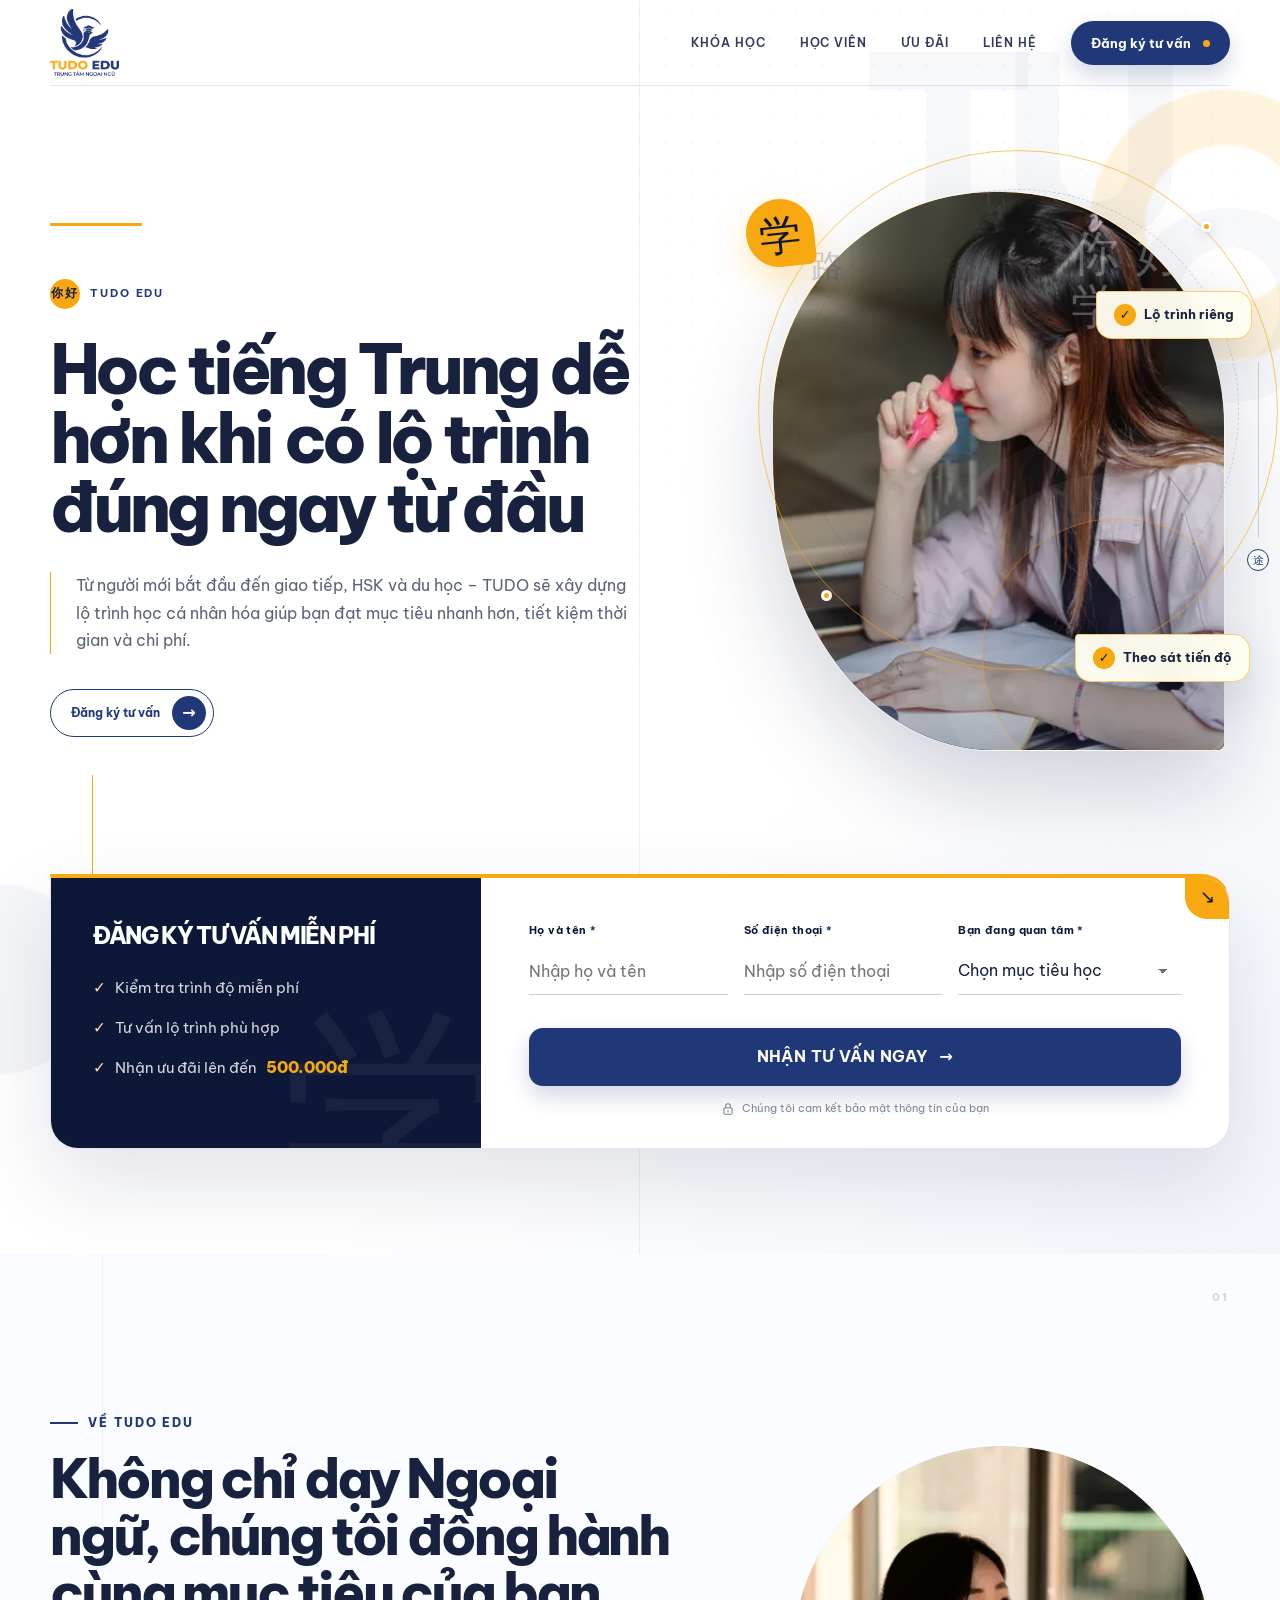
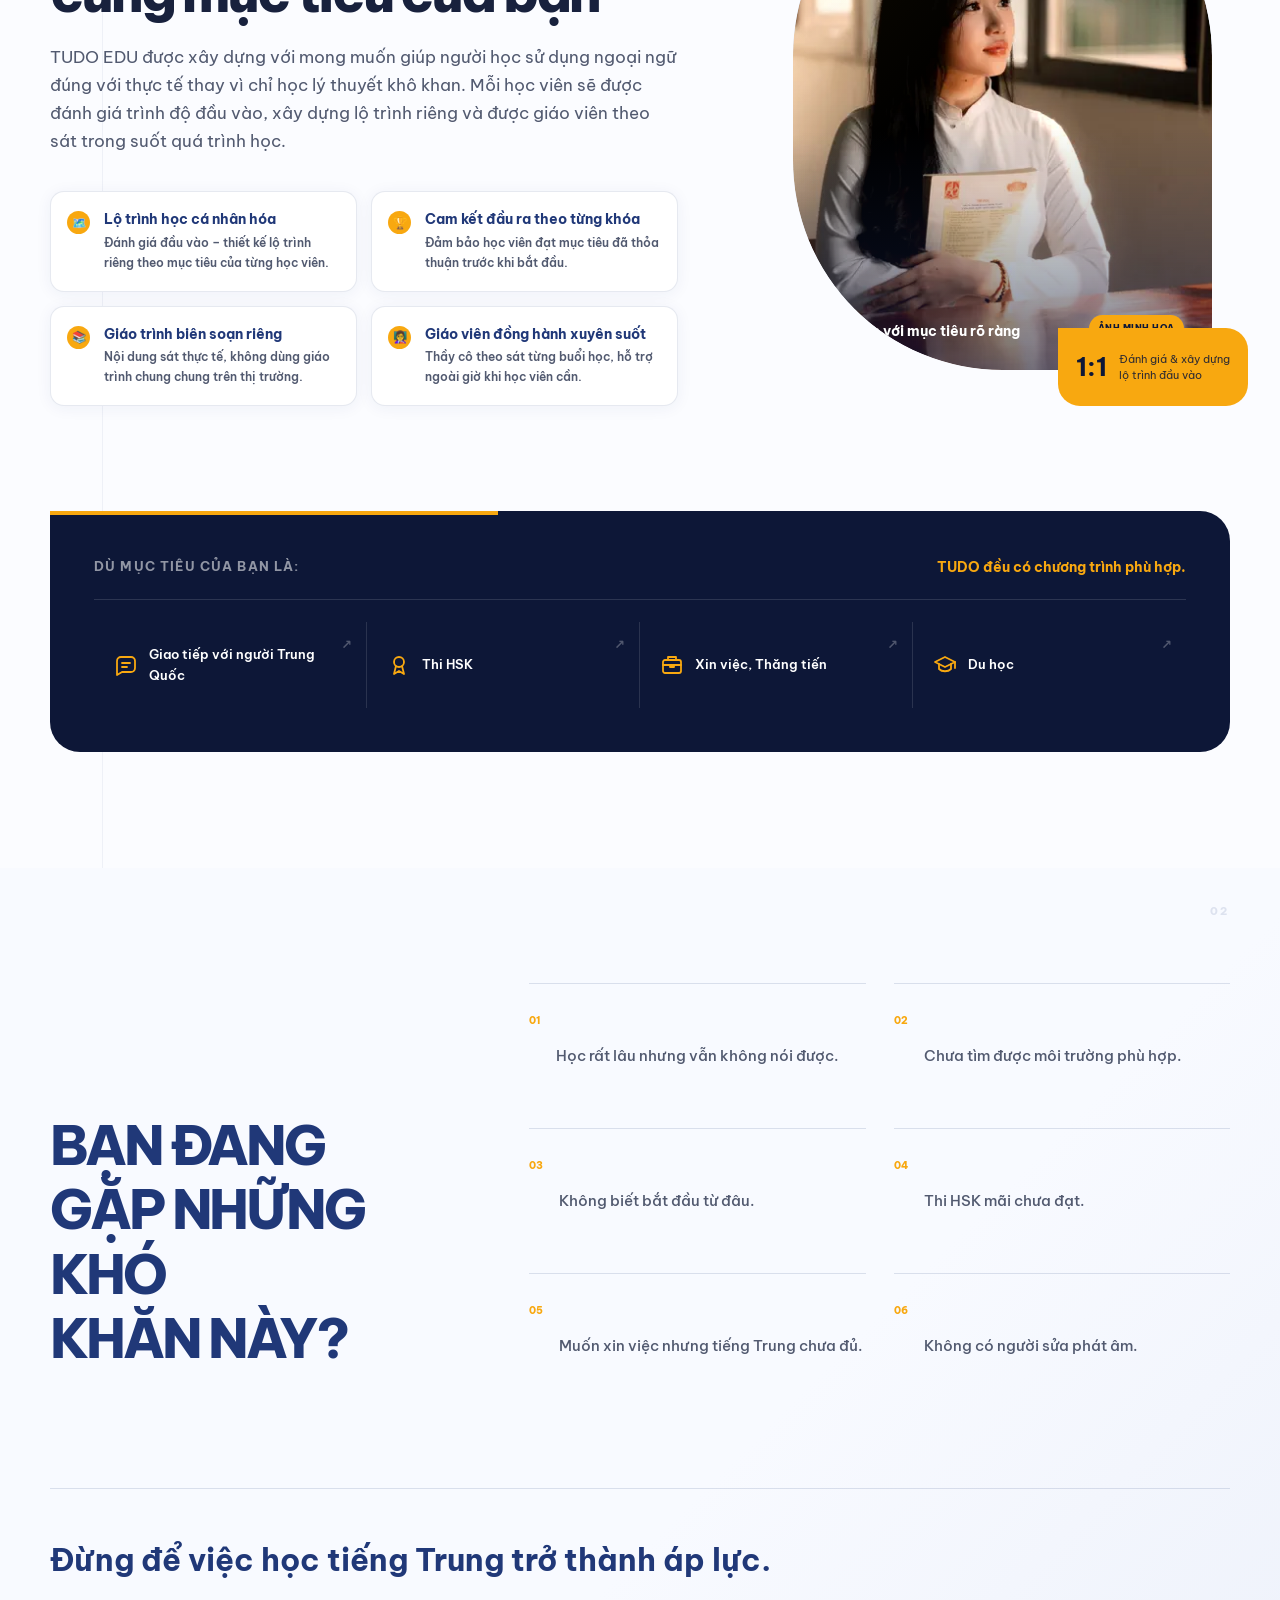
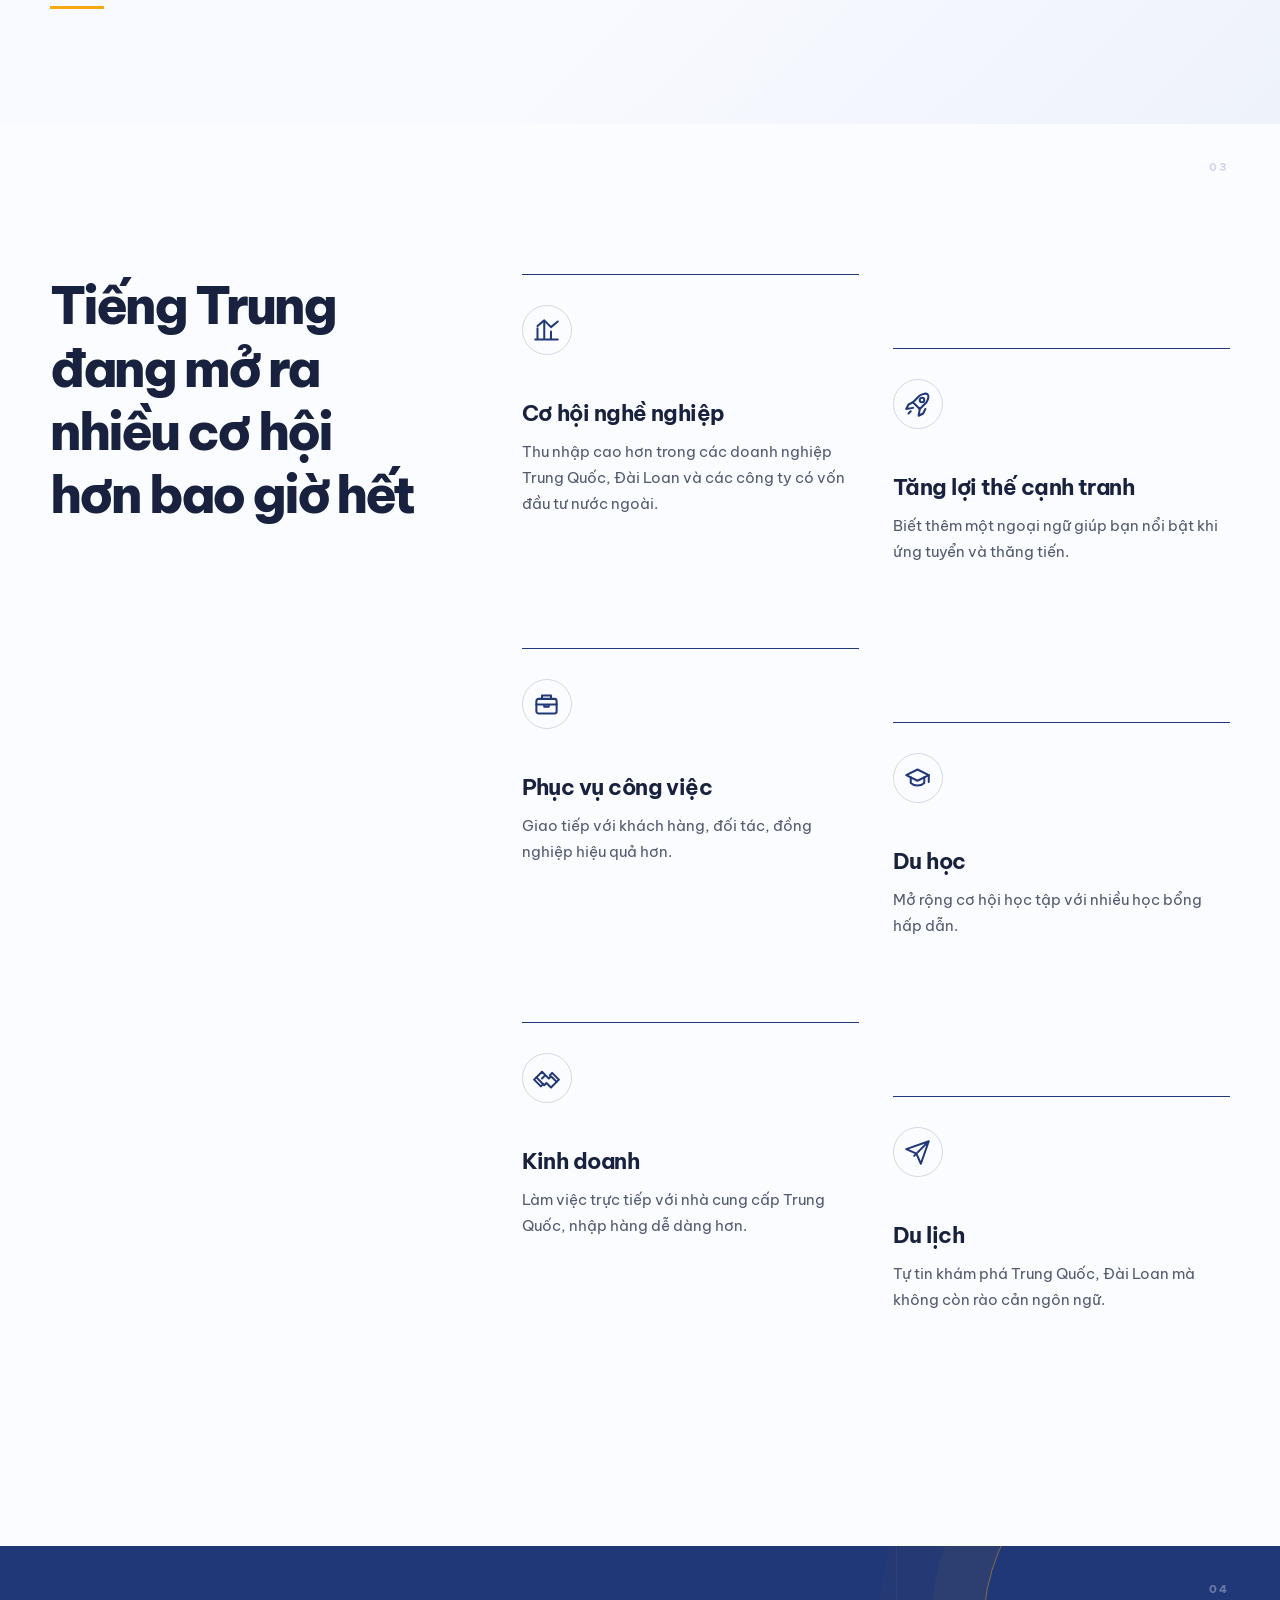
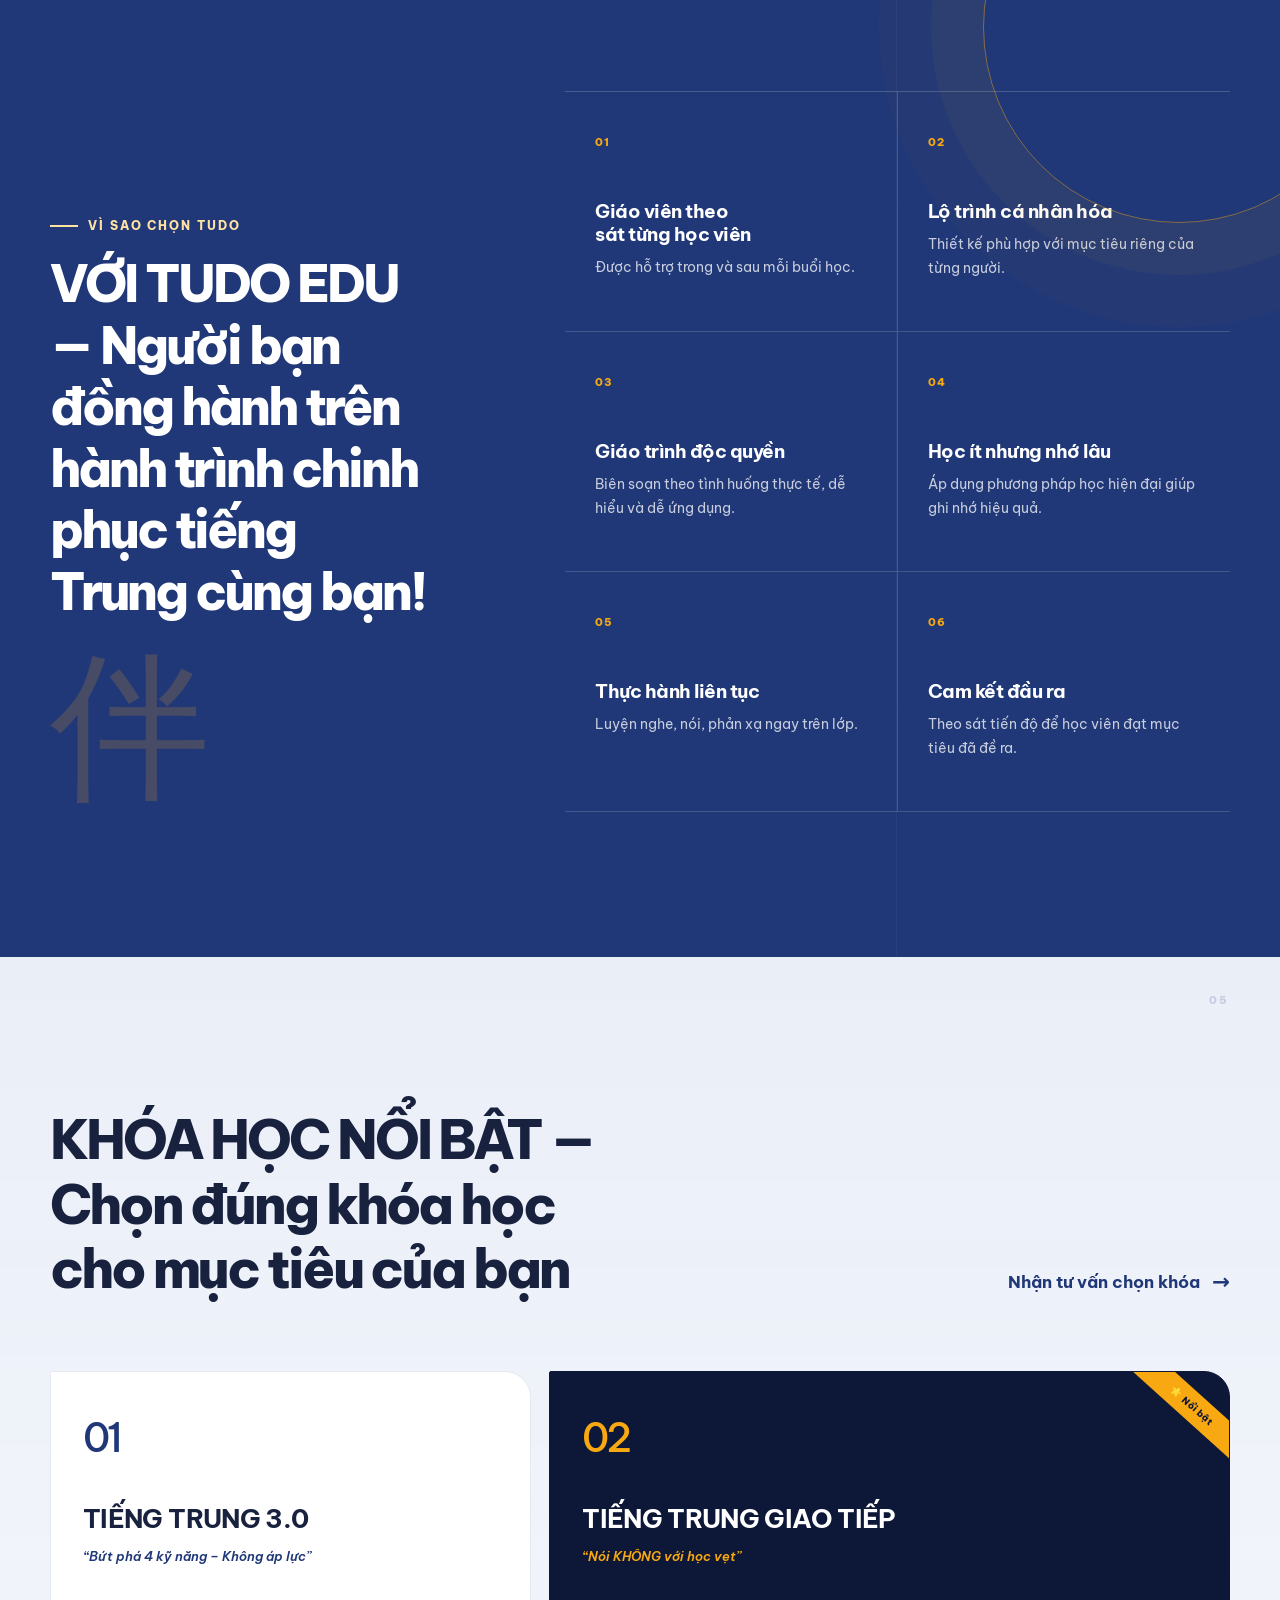
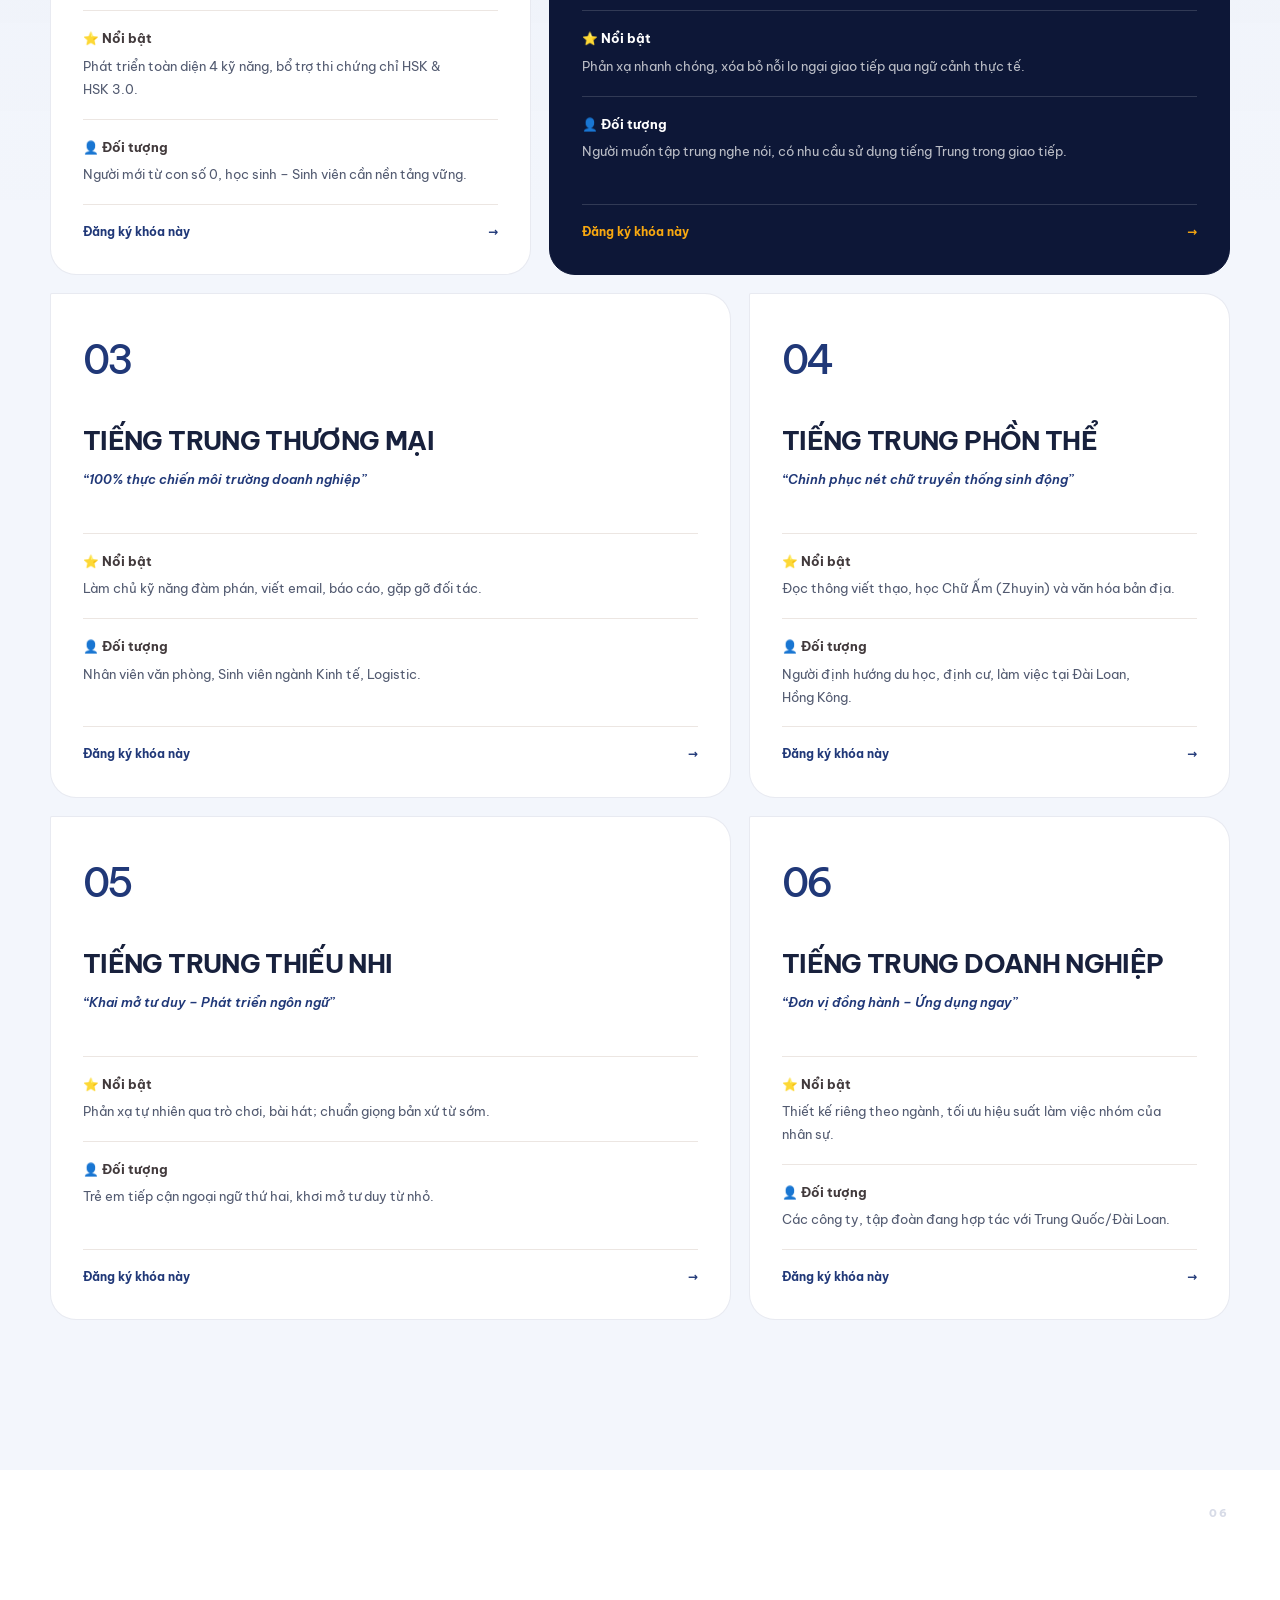
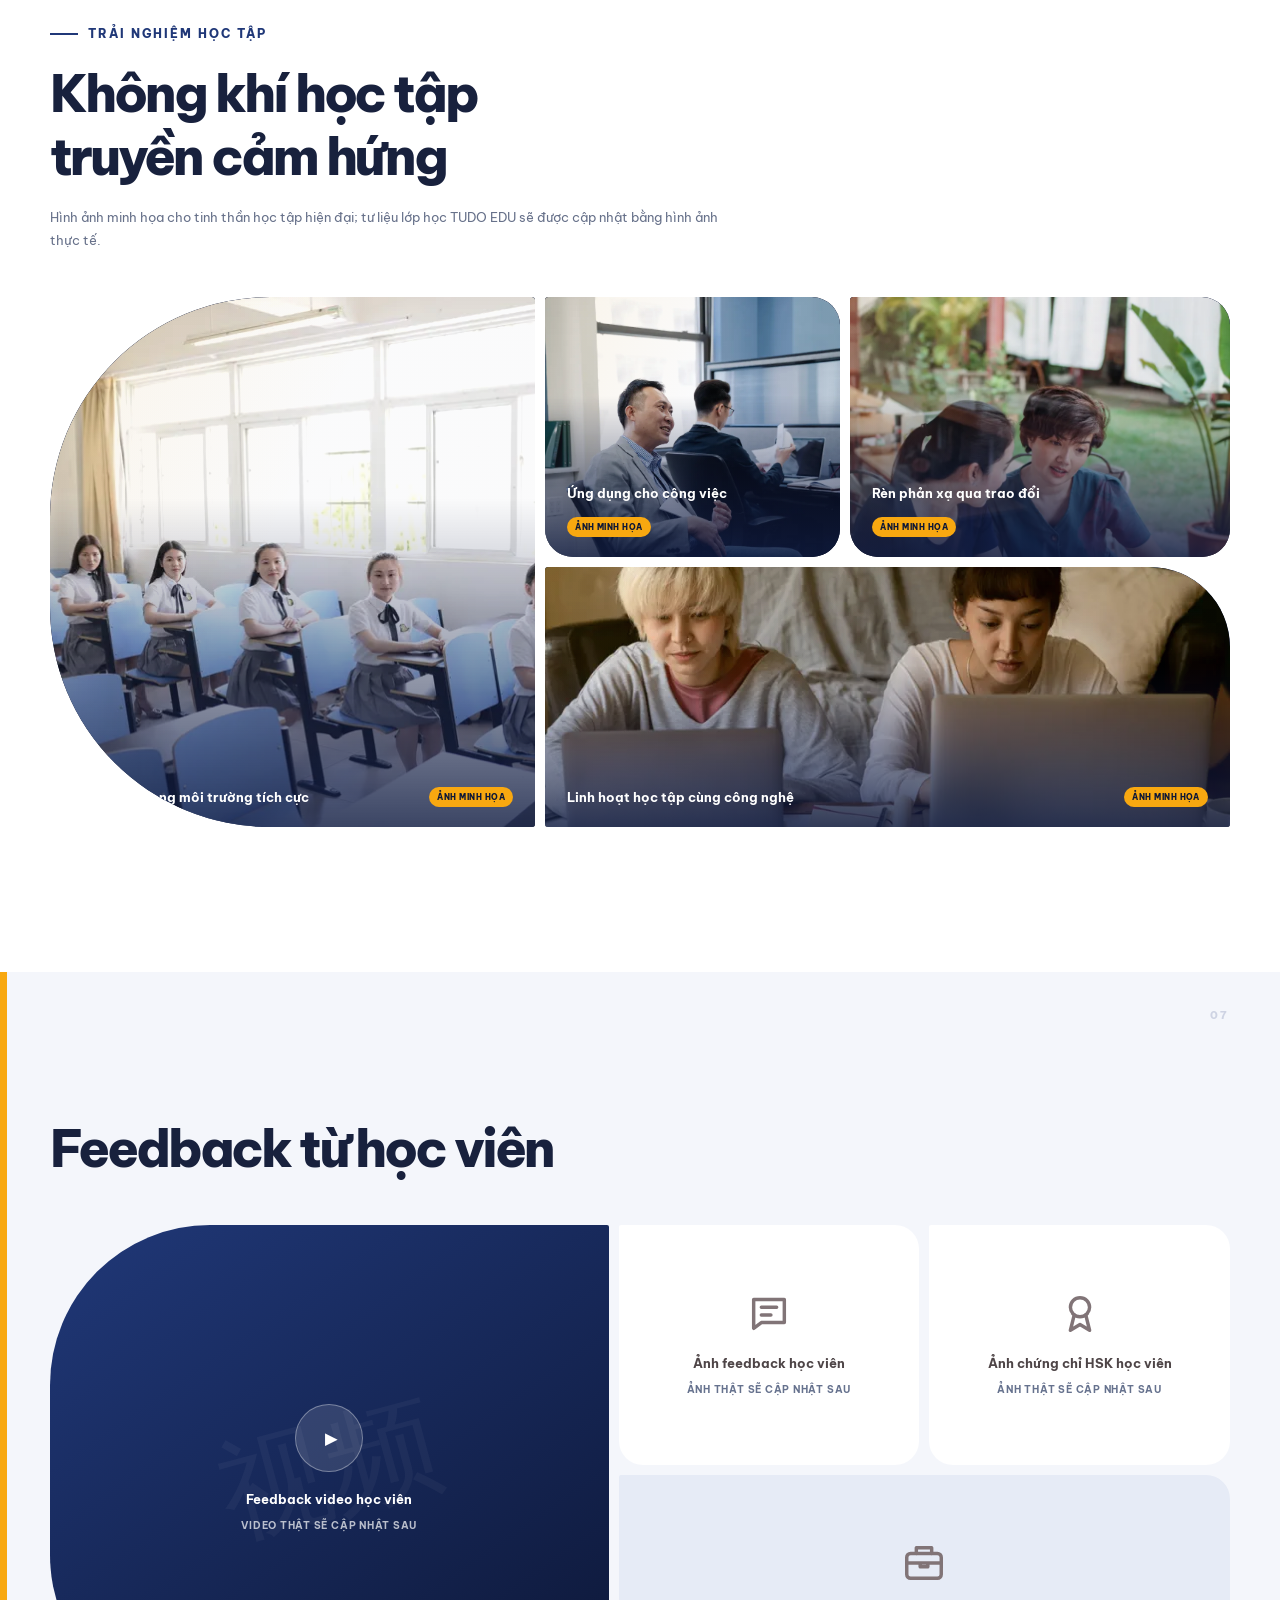
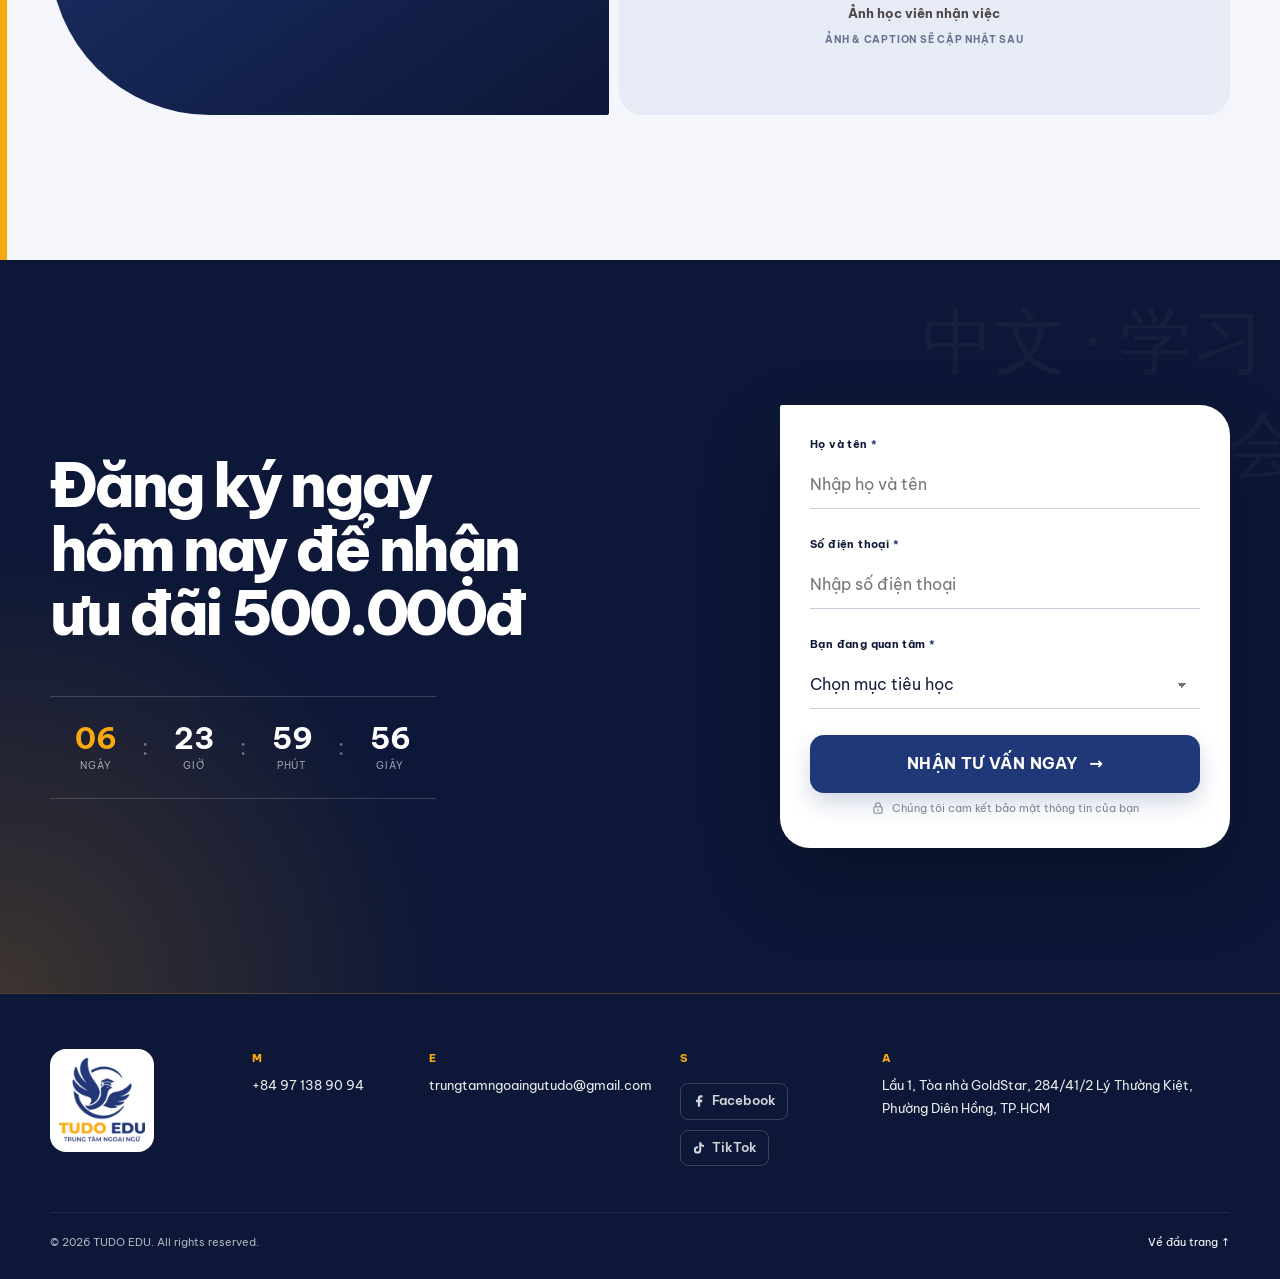
==== commit a9fda959: "update sữa lỗi" ====
--- a/index.html
+++ b/index.html
@@ -1,4 +1,4 @@
-<!doctype html>
+﻿<!doctype html>
 <html lang="vi">
 <head>
   <meta charset="UTF-8">
@@ -175,7 +175,7 @@
             <ul class="benefit-list">
               <li><span>✓</span> Kiểm tra trình độ miễn phí</li>
               <li><span>✓</span> Tư vấn lộ trình phù hợp</li>
-              <li><span>✓</span> Nhận ưu đãi lên đến 500.000đ</li>
+              <li><span>✓</span> Nhận ưu đãi lên đến <strong class="amount-highlight">500.000đ</strong></li>
             </ul>
           </div>
           <div class="form-mount" data-form-context="hero"></div>
@@ -189,11 +189,23 @@
           <span class="section-kicker">Về TUDO EDU</span>
           <h2>Không chỉ dạy Ngoại ngữ, chúng tôi đồng hành cùng mục tiêu của bạn</h2>
           <p>TUDO EDU được xây dựng với mong muốn giúp người học sử dụng ngoại ngữ đúng với thực tế thay vì chỉ học lý thuyết khô khan. Mỗi học viên sẽ được đánh giá trình độ đầu vào, xây dựng lộ trình riêng và được giáo viên theo sát trong suốt quá trình học.</p>
-          <ul class="check-grid">
-            <li><span>✓</span> Lộ trình học cá nhân hóa</li>
-            <li><span>✓</span> Cam kết đầu ra theo từng khóa</li>
-            <li><span>✓</span> Giáo trình biên soạn riêng</li>
-            <li><span>✓</span> Giáo viên đồng hành xuyên suốt</li>
+          <ul class="check-grid check-grid-cards">
+            <li>
+              <span class="check-icon" aria-hidden="true">🗺️</span>
+              <div><strong>Lộ trình học cá nhân hóa</strong><p>Đánh giá đầu vào – thiết kế lộ trình riêng theo mục tiêu của từng học viên.</p></div>
+            </li>
+            <li>
+              <span class="check-icon" aria-hidden="true">🏆</span>
+              <div><strong>Cam kết đầu ra theo từng khóa</strong><p>Đảm bảo học viên đạt mục tiêu đã thỏa thuận trước khi bắt đầu.</p></div>
+            </li>
+            <li>
+              <span class="check-icon" aria-hidden="true">📚</span>
+              <div><strong>Giáo trình biên soạn riêng</strong><p>Nội dung sát thực tế, không dùng giáo trình chung chung trên thị trường.</p></div>
+            </li>
+            <li>
+              <span class="check-icon" aria-hidden="true">👩‍🏫</span>
+              <div><strong>Giáo viên đồng hành xuyên suốt</strong><p>Thầy cô theo sát từng buổi học, hỗ trợ ngoài giờ khi học viên cần.</p></div>
+            </li>
           </ul>
         </div>
 
--- a/styles.css
+++ b/styles.css
@@ -2534,3 +2534,271 @@
     font-size: .88rem;
   }
 }
+
+
+/* =====================================================================
+   FEEDBACK FIX ROUND 2 — 2026-08-21
+   1. Lo trinh -> mau vang (hero accent + floating notes)
+   2. 500.000d noi bat (amount-highlight + offer-badge)
+   3. Fix dinh chu (button::after, check-grid spacing)
+   4. Check-grid card style (2 cot noi bat)
+   5. Course grid 3 col + course-img-wrap
+   ===================================================================== */
+
+/* --- Fix 1: Lo trinh -> mau vang --- */
+/* Hero accent bar all-orange (bo navy half) */
+.hero-copy::before {
+  background: var(--orange) !important;
+}
+
+/* Floating notes (Lo trinh rieng / Theo sat tien do) */
+.floating-note {
+  border: 1.5px solid rgba(248, 168, 16, .55);
+  background: rgba(255, 253, 240, .97);
+}
+
+.floating-note span {
+  background: var(--orange);
+  color: var(--navy-950);
+}
+
+/* About badge -> orange highlight for lo trinh */
+.about-badge {
+  background: var(--orange);
+}
+
+.about-badge strong {
+  color: var(--navy-950);
+  font-size: 1.6rem;
+}
+
+.about-badge span {
+  color: var(--navy-950);
+  opacity: .85;
+}
+
+/* --- Fix 2: 500.000d noi bat --- */
+.amount-highlight {
+  color: var(--orange);
+  font-size: 1.05em;
+  font-weight: 800;
+  letter-spacing: -.01em;
+}
+
+/* Offer badge inline under course section heading */
+.offer-badge-inline {
+  display: inline-flex;
+  align-items: center;
+  gap: 6px;
+  margin-top: 10px;
+  padding: 7px 14px;
+  border-radius: 99px;
+  border: 1.5px solid var(--orange);
+  background: rgba(248, 168, 16, .08);
+  color: var(--navy-800);
+  font-size: .82rem;
+  font-weight: 500;
+}
+
+.offer-badge-inline .amount-highlight {
+  font-size: 1em;
+}
+
+/* --- Fix 3: Fix dinh chu (text overlap / button issues) --- */
+/* Bo orange dot khoi button-full (da co arrow trong HTML) */
+.button-full::after {
+  display: none !important;
+}
+
+/* Lead intro panel: dam bao khong bi cat chu */
+.lead-intro h2 {
+  font-size: clamp(1.3rem, 1.8vw, 1.9rem);
+  line-height: 1.25;
+  word-break: break-word;
+}
+
+.benefit-list li {
+  line-height: 1.55;
+  padding: 3px 0;
+}
+
+/* --- Fix 4: Check-grid 2 cot card style noi bat --- */
+.check-grid-cards {
+  display: grid !important;
+  grid-template-columns: 1fr 1fr;
+  gap: 14px;
+  margin-top: 36px;
+  list-style: none;
+  padding: 0;
+}
+
+.check-grid-cards li {
+  display: flex;
+  align-items: flex-start;
+  gap: 14px;
+  min-height: auto;
+  padding: 18px 16px;
+  border: 1px solid rgba(32, 56, 120, .11);
+  border-radius: 14px;
+  background: white;
+  box-shadow: 0 2px 16px rgba(32, 56, 120, .06);
+  transition: border-color .2s, box-shadow .2s;
+}
+
+.check-grid-cards li:hover {
+  border-color: var(--orange);
+  box-shadow: 0 4px 24px rgba(248, 168, 16, .14);
+}
+
+.check-icon {
+  flex: 0 0 auto;
+  font-size: 1.45rem;
+  line-height: 1;
+  margin-top: 1px;
+}
+
+.check-grid-cards li > div {
+  display: flex;
+  flex-direction: column;
+  gap: 4px;
+}
+
+.check-grid-cards li strong {
+  font-size: .88rem;
+  font-weight: 700;
+  color: var(--navy-800);
+  line-height: 1.3;
+}
+
+.check-grid-cards li p {
+  margin: 0;
+  font-size: .78rem;
+  color: var(--body);
+  line-height: 1.6;
+}
+
+/* --- Fix 5: Course grid 3 col + course-img-wrap --- */
+.course-grid-3col {
+  display: grid !important;
+  grid-template-columns: repeat(3, 1fr) !important;
+  gap: 22px !important;
+}
+
+.course-grid-3col .course-card,
+.course-grid-3col .course-card:nth-child(n) {
+  grid-column: span 1 !important;
+  min-height: auto;
+  padding: 0;
+  display: flex;
+  flex-direction: column;
+}
+
+.course-img-wrap {
+  position: relative;
+  width: 100%;
+  height: 185px;
+  overflow: hidden;
+  border-radius: 2px 26px 0 0;
+  flex-shrink: 0;
+  background: #dce3ef;
+}
+
+.course-img-wrap .photo-media {
+  position: absolute;
+  inset: 0;
+  border-radius: inherit;
+}
+
+.course-img-wrap .photo-media img {
+  width: 100%;
+  height: 100%;
+  object-fit: cover;
+  object-position: 50% 40%;
+  filter: saturate(.88) contrast(1.03);
+  transition: transform .5s cubic-bezier(.2,.75,.25,1);
+}
+
+.course-card:hover .course-img-wrap img {
+  transform: scale(1.04);
+}
+
+.course-img-label {
+  position: absolute;
+  z-index: 2;
+  bottom: 10px;
+  left: 12px;
+  padding: 4px 9px;
+  border-radius: 999px;
+  color: white;
+  background: rgba(16, 28, 66, .6);
+  backdrop-filter: blur(6px);
+  font-size: .52rem;
+  font-weight: 700;
+  letter-spacing: .07em;
+  text-transform: uppercase;
+}
+
+/* Card content padding when image is present */
+.course-grid-3col .course-card .course-top,
+.course-grid-3col .course-card h3,
+.course-grid-3col .course-card em,
+.course-grid-3col .course-card .course-detail,
+.course-grid-3col .course-card > a {
+  padding-inline: 26px;
+}
+
+.course-grid-3col .course-card .course-top {
+  padding-top: 22px;
+}
+
+.course-grid-3col .course-card > a {
+  padding-bottom: 24px;
+  margin-top: auto;
+}
+
+.course-grid-3col .course-card h3 {
+  margin-bottom: 8px;
+  font-size: clamp(1.1rem, 1.6vw, 1.45rem);
+}
+
+.course-grid-3col .course-card em {
+  font-size: .82rem;
+}
+
+/* Featured card in 3-col grid */
+.course-grid-3col .course-card.featured .course-img-wrap {
+  border-radius: 2px 26px 0 0;
+}
+
+/* Responsive: tablet -> 2 col */
+@media (max-width: 1024px) {
+  .course-grid-3col {
+    grid-template-columns: repeat(2, 1fr) !important;
+  }
+}
+
+/* Responsive: mobile -> horizontal scroll */
+@media (max-width: 760px) {
+  .course-grid-3col {
+    display: flex !important;
+    gap: 12px !important;
+    margin-right: -15px;
+    padding: 3px 15px 24px 0;
+    overflow-x: auto;
+    scroll-snap-type: x mandatory;
+  }
+
+  .course-grid-3col .course-card,
+  .course-grid-3col .course-card:nth-child(n) {
+    flex: 0 0 82vw !important;
+    min-height: auto !important;
+    scroll-snap-align: start;
+  }
+}
+
+/* check-grid-cards responsive */
+@media (max-width: 760px) {
+  .check-grid-cards {
+    grid-template-columns: 1fr;
+  }
+}
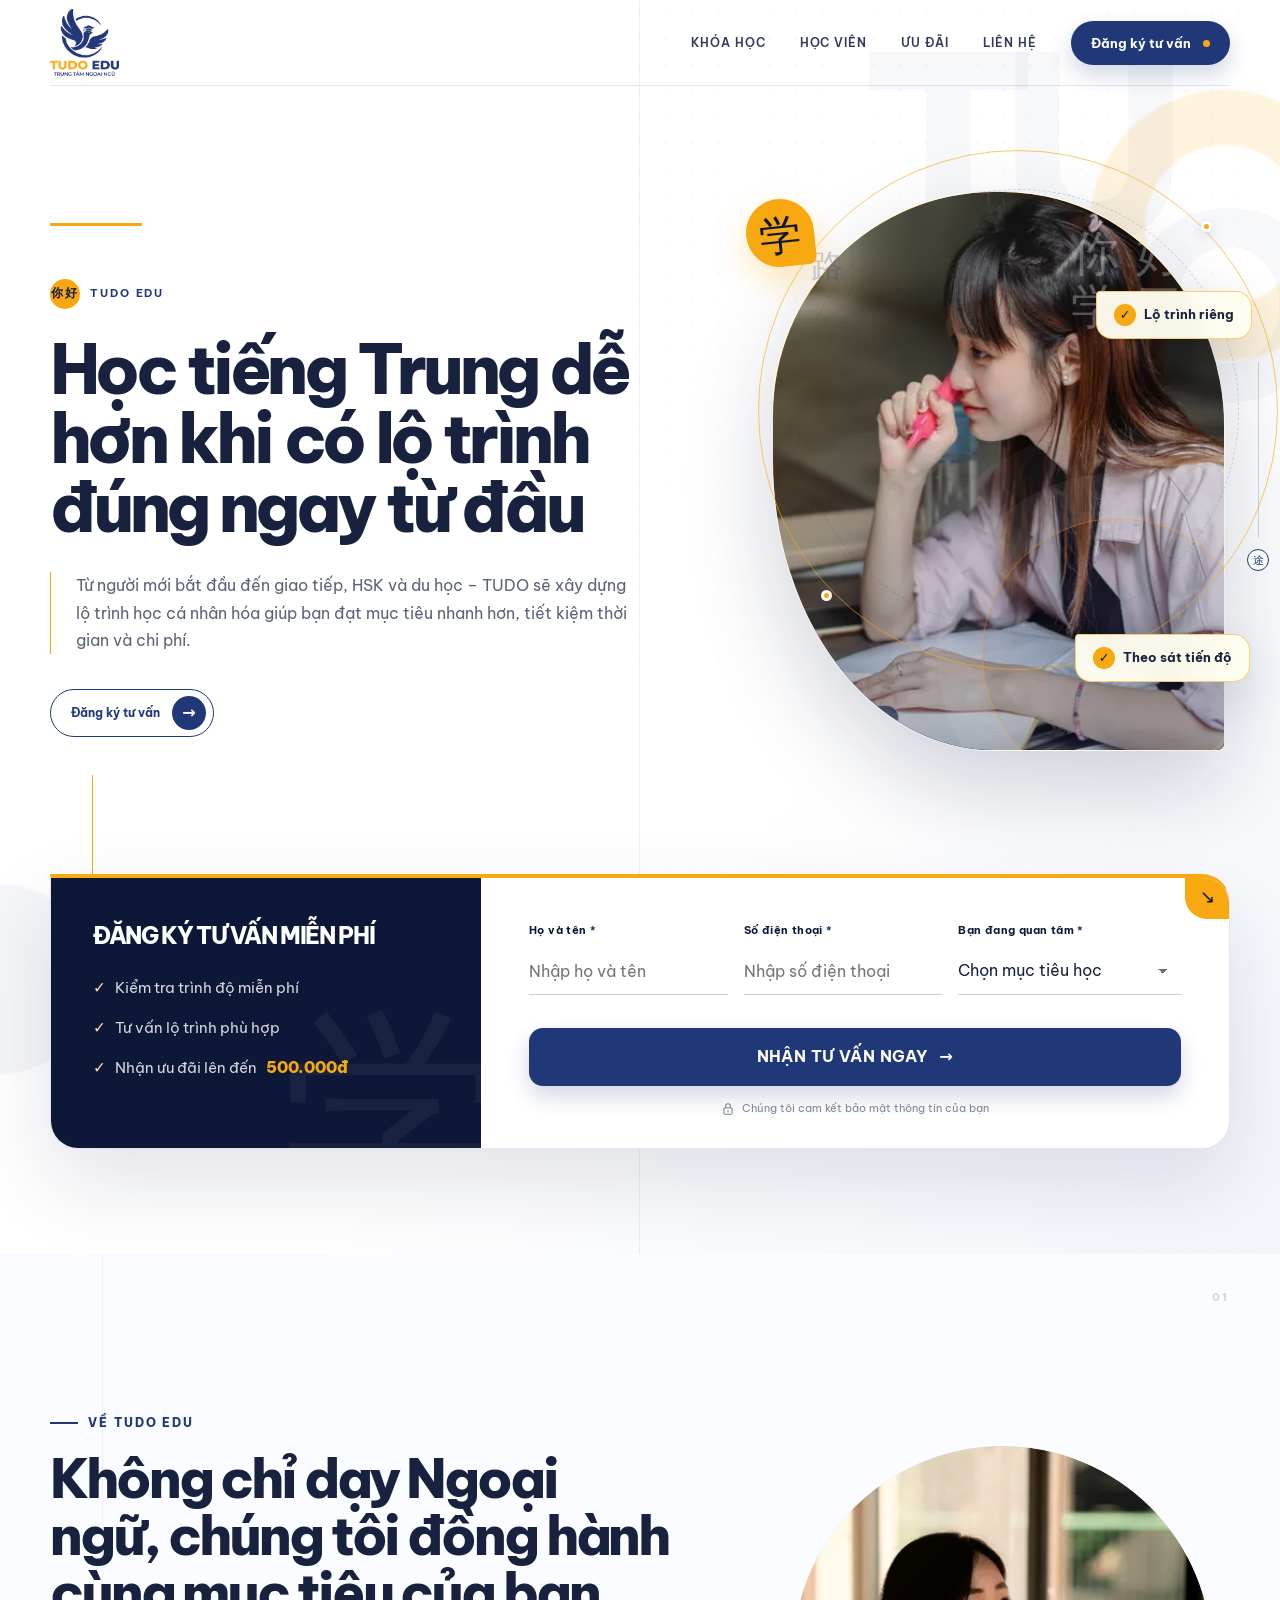
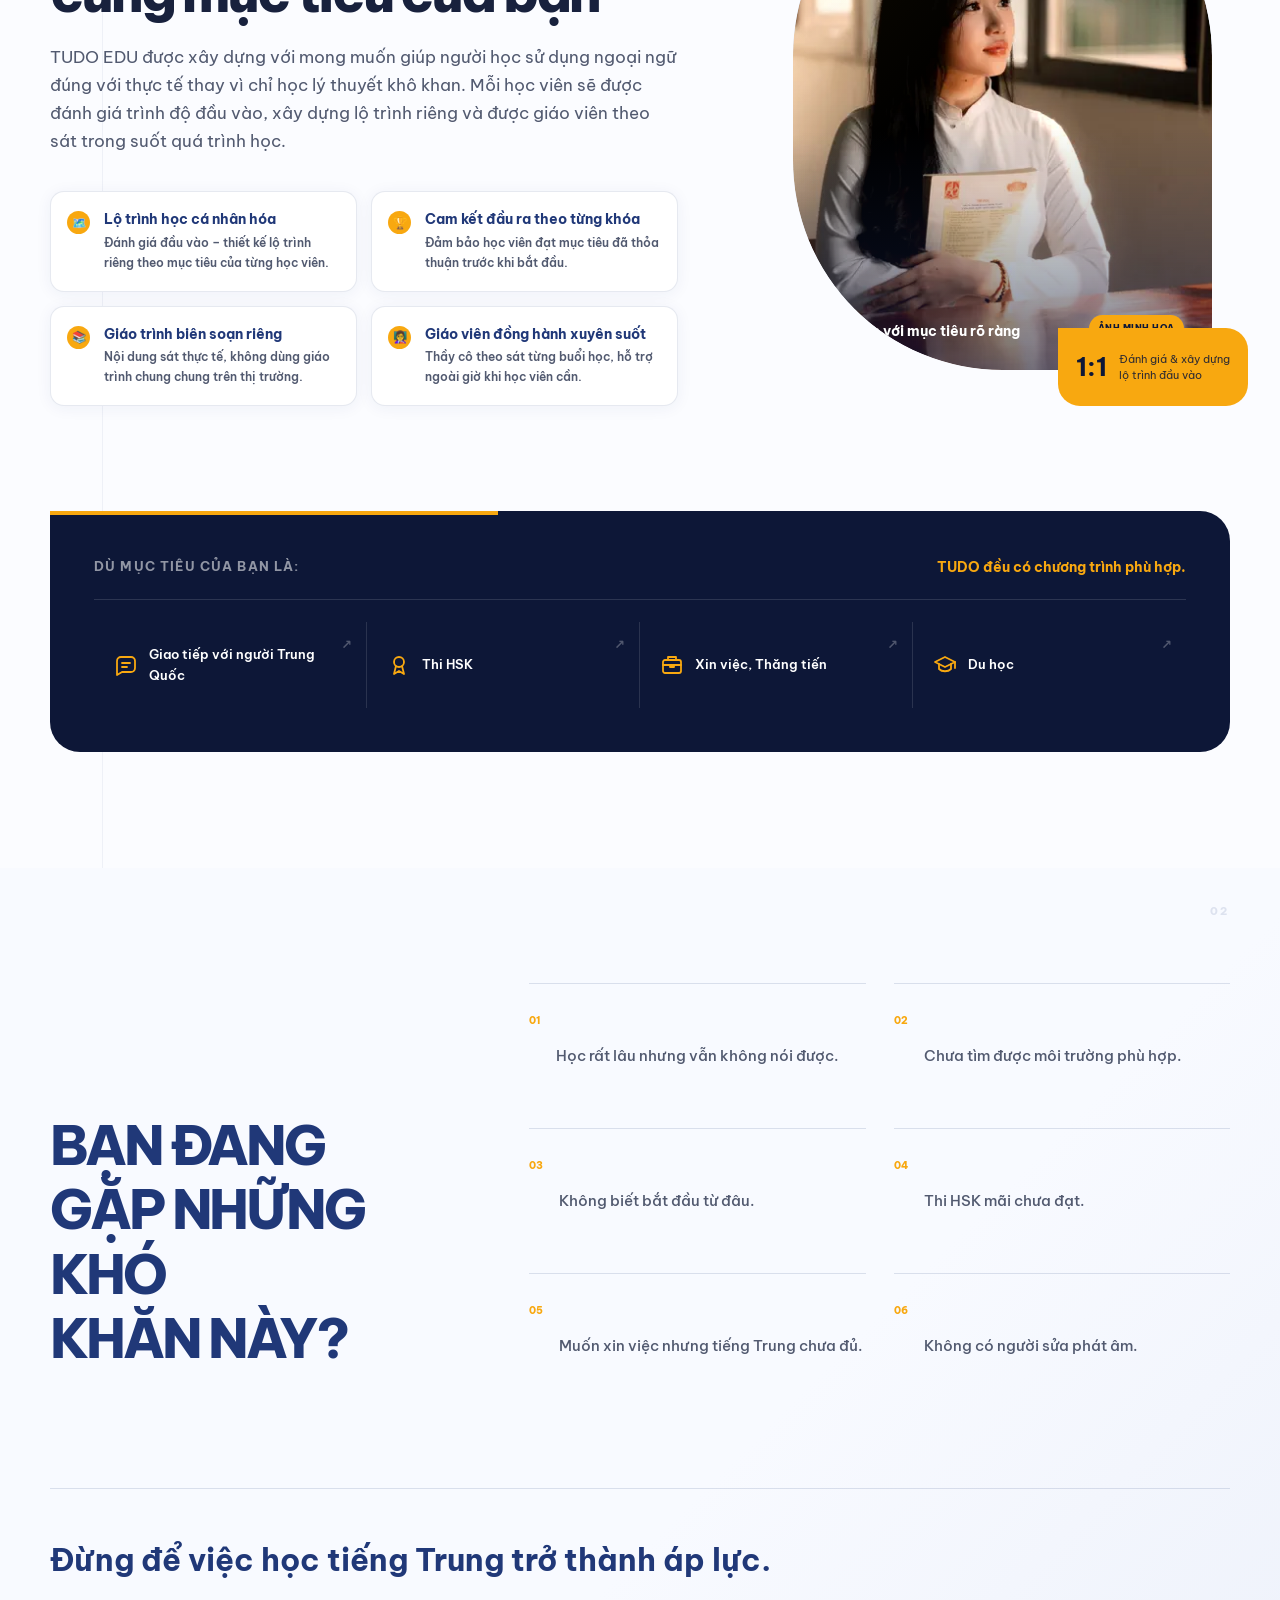
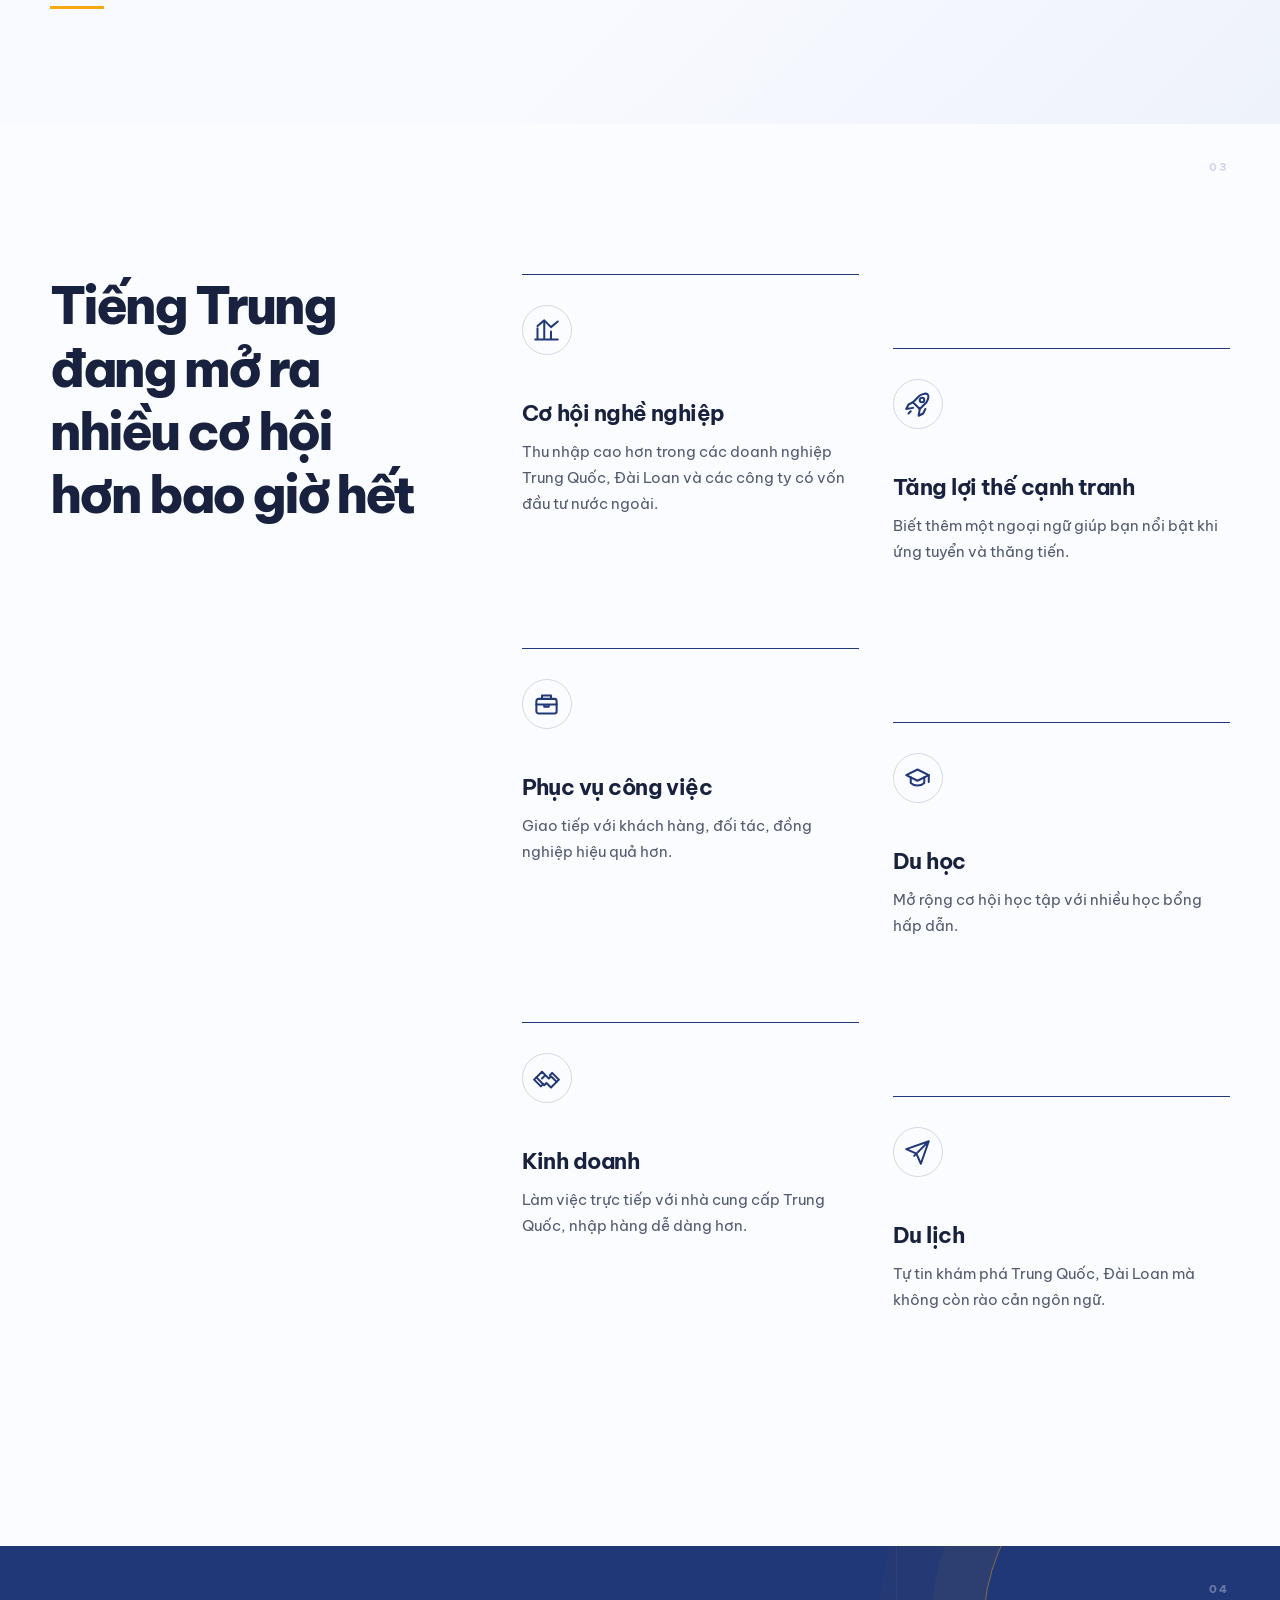
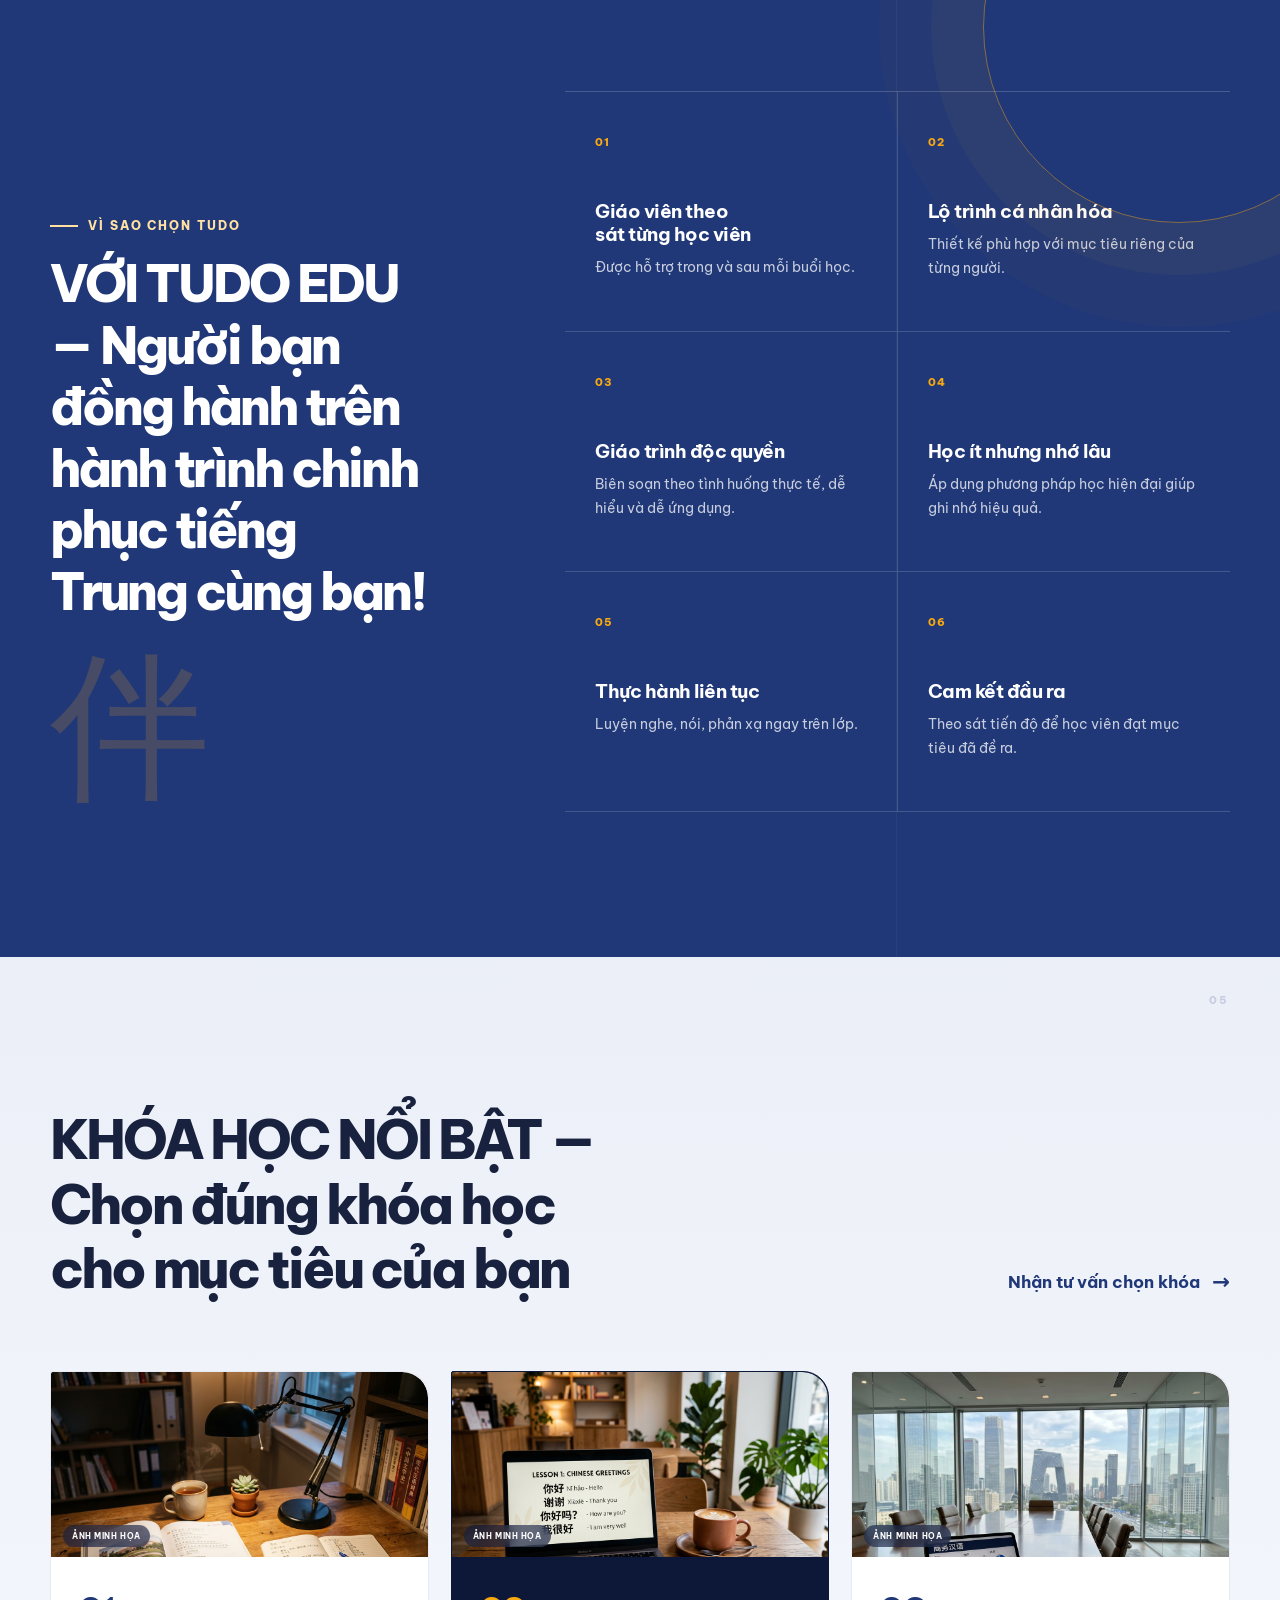
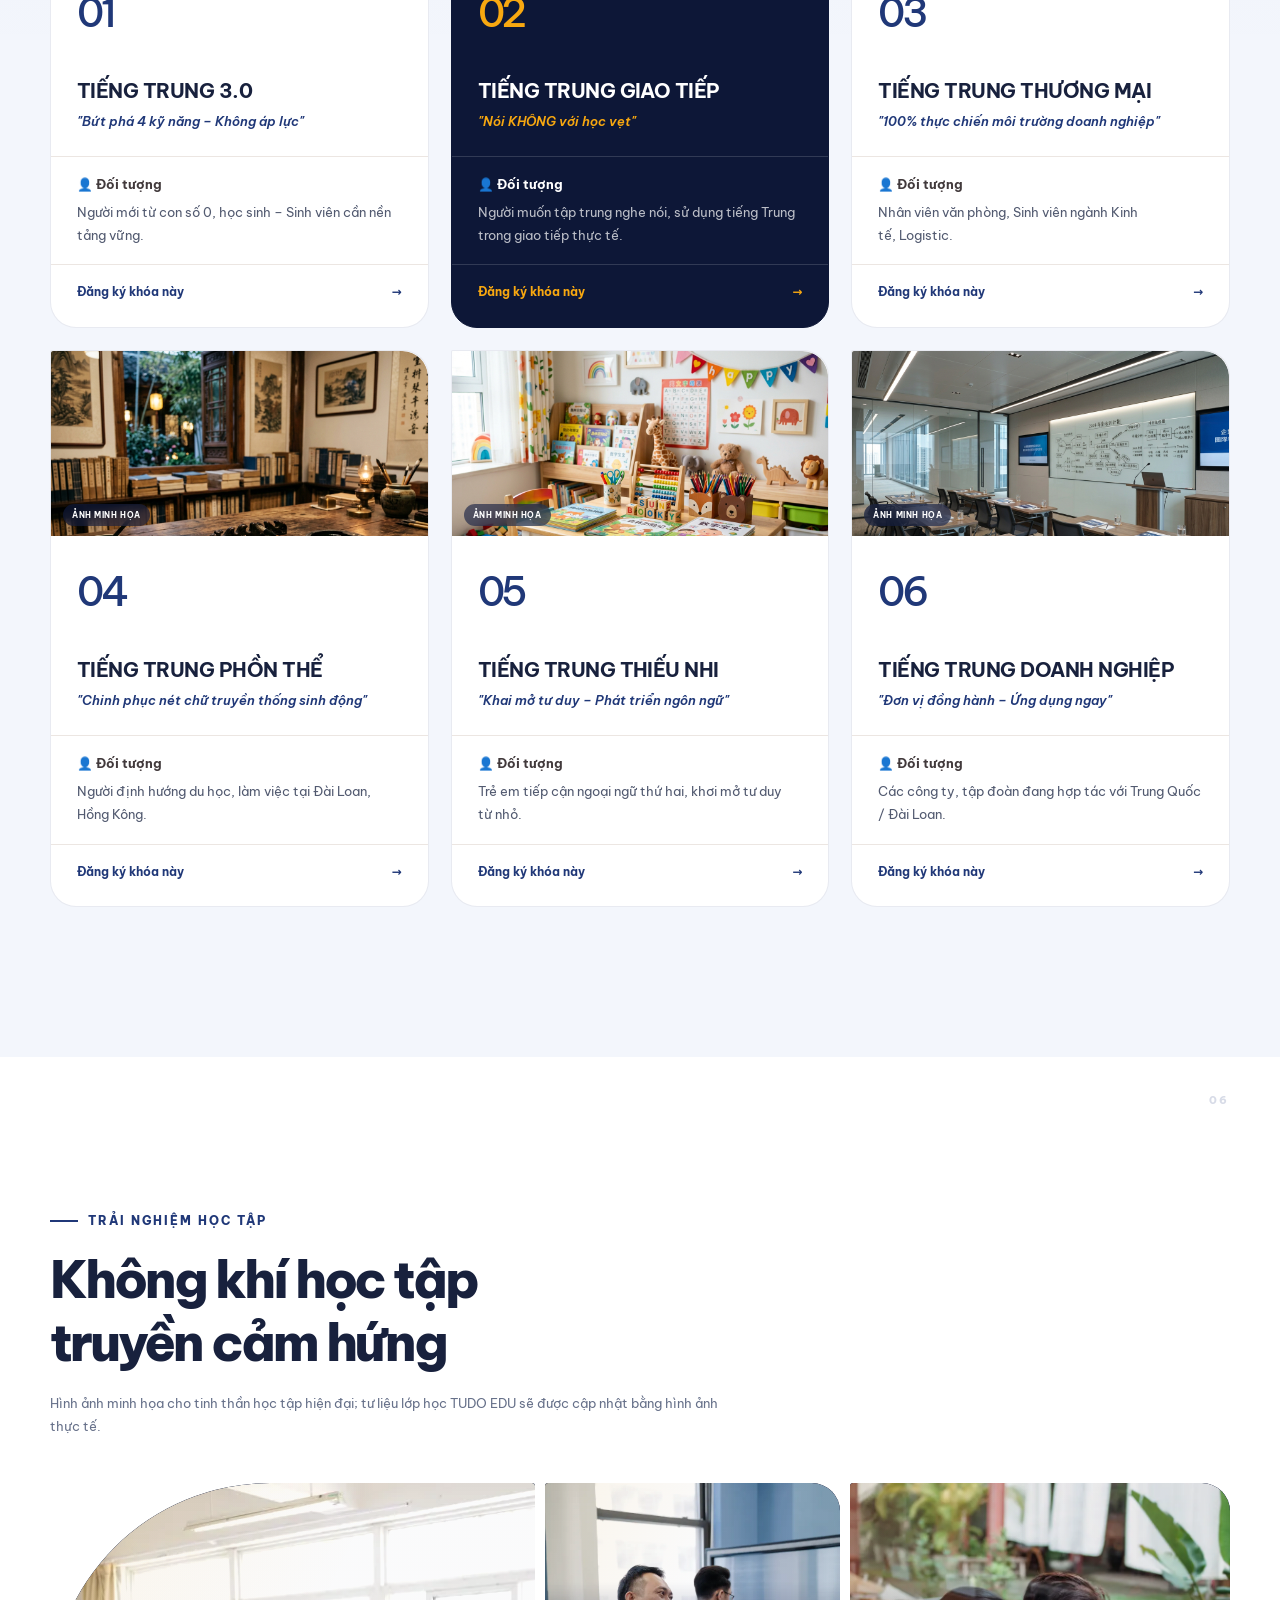
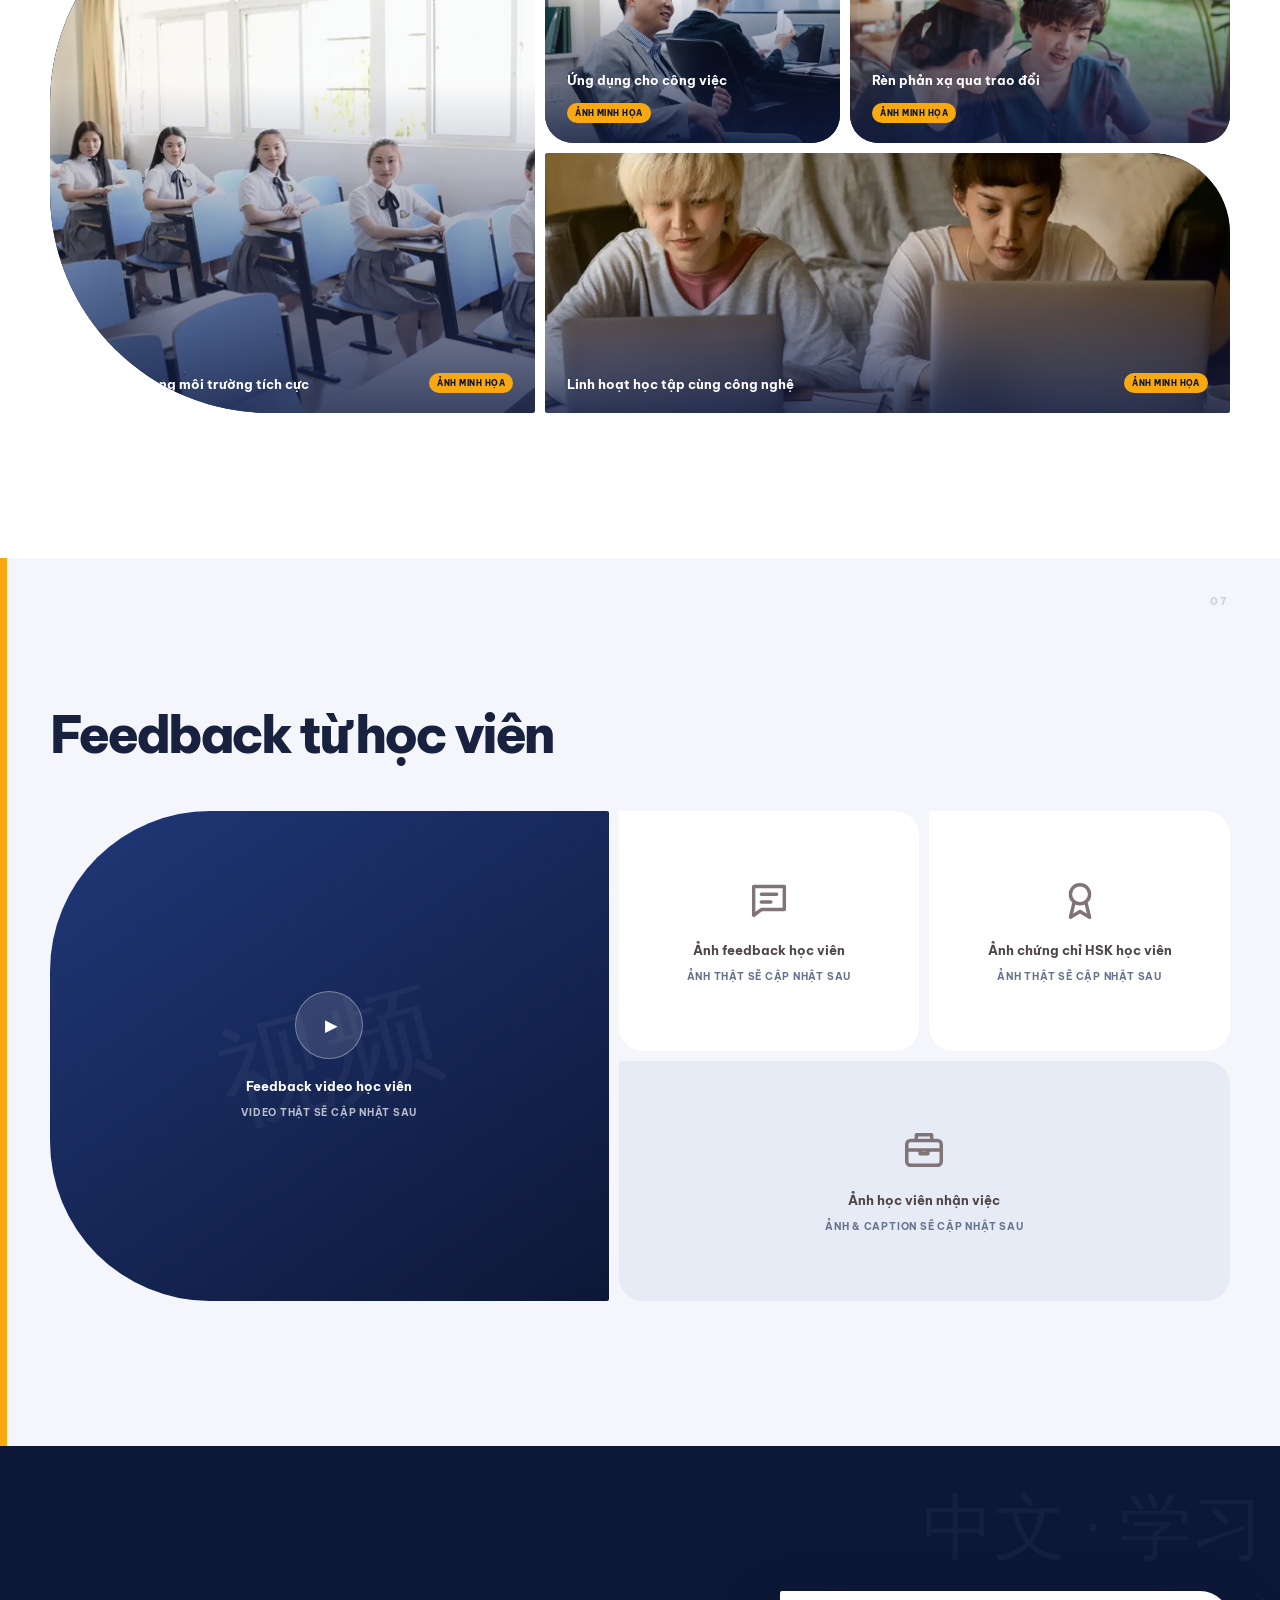
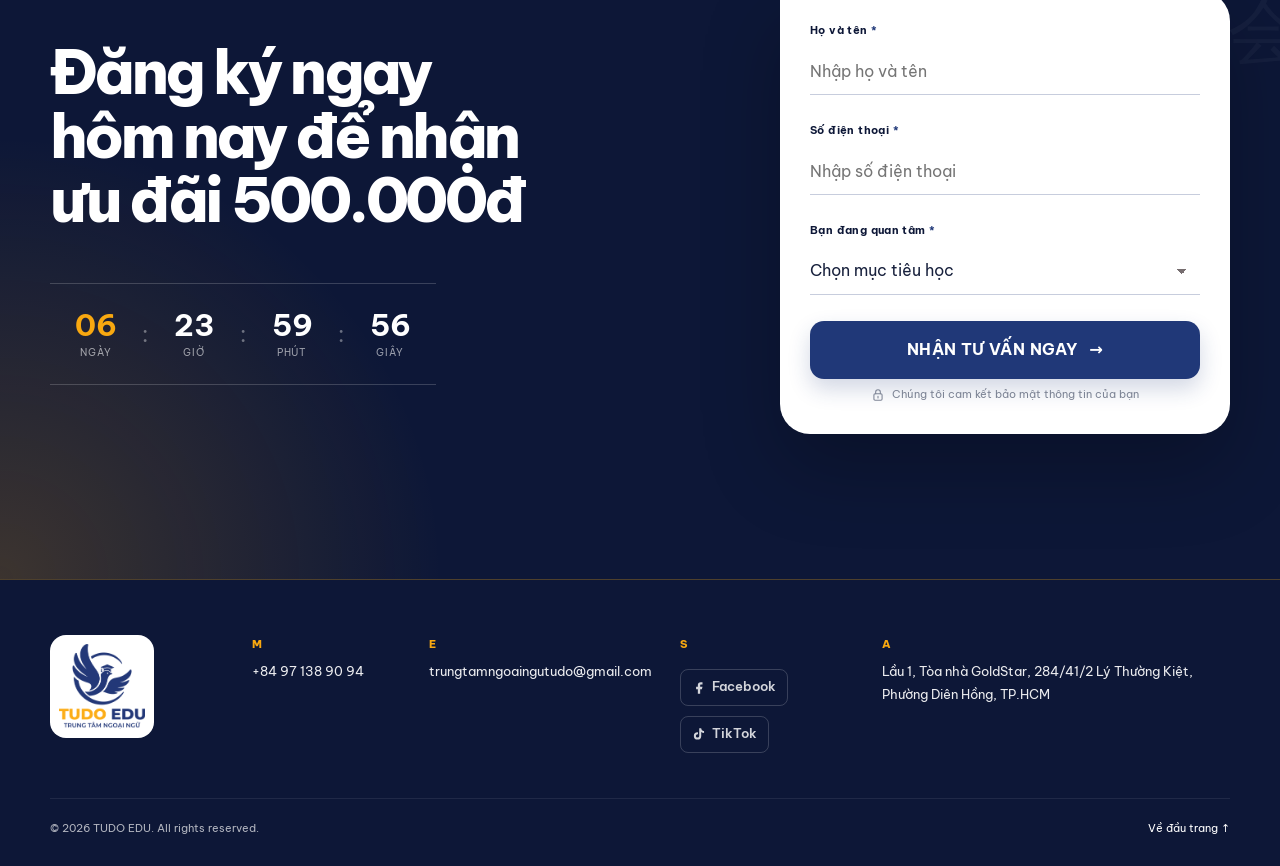
==== commit 40b4ae51: "Update hình ảnh" ====
--- a/index.html
+++ b/index.html
@@ -1,4 +1,4 @@
-﻿<!doctype html>
+<!doctype html>
 <html lang="vi">
 <head>
   <meta charset="UTF-8">
@@ -303,15 +303,82 @@
           <div><h2>KHÓA HỌC NỔI BẬT — Chọn đúng khóa học cho mục tiêu của bạn</h2></div>
           <a class="text-link desktop-only" href="#dang-ky">Nhận tư vấn chọn khóa <span aria-hidden="true">→</span></a>
         </div>
-        <div class="course-grid" role="region" aria-label="Danh sách khóa học, vuốt hoặc dùng phím mũi tên để xem thêm" tabindex="0">
-          <article class="course-card reveal"><div class="course-top"><span class="course-num">01</span></div><h3>TIẾNG TRUNG 3.0</h3><em>“Bứt phá 4 kỹ năng – Không áp lực”</em><div class="course-detail highlight"><strong>⭐ Nổi bật</strong><p>Phát triển toàn diện 4 kỹ năng, bổ trợ thi chứng chỉ HSK &amp; HSK 3.0.</p></div><div class="course-detail"><strong>👤 Đối tượng</strong><p>Người mới từ con số 0, học sinh – Sinh viên cần nền tảng vững.</p></div><a href="#dang-ky">Đăng ký khóa này <span>→</span></a></article>
-          <article class="course-card featured reveal"><div class="featured-ribbon">⭐ Nổi bật</div><div class="course-top"><span class="course-num">02</span></div><h3>TIẾNG TRUNG GIAO TIẾP</h3><em>“Nói KHÔNG với học vẹt”</em><div class="course-detail highlight"><strong>⭐ Nổi bật</strong><p>Phản xạ nhanh chóng, xóa bỏ nỗi lo ngại giao tiếp qua ngữ cảnh thực tế.</p></div><div class="course-detail"><strong>👤 Đối tượng</strong><p>Người muốn tập trung nghe nói, có nhu cầu sử dụng tiếng Trung trong giao tiếp.</p></div><a href="#dang-ky">Đăng ký khóa này <span>→</span></a></article>
-          <article class="course-card reveal"><div class="course-top"><span class="course-num">03</span></div><h3>TIẾNG TRUNG THƯƠNG MẠI</h3><em>“100% thực chiến môi trường doanh nghiệp”</em><div class="course-detail highlight"><strong>⭐ Nổi bật</strong><p>Làm chủ kỹ năng đàm phán, viết email, báo cáo, gặp gỡ đối tác.</p></div><div class="course-detail"><strong>👤 Đối tượng</strong><p>Nhân viên văn phòng, Sinh viên ngành Kinh tế, Logistic.</p></div><a href="#dang-ky">Đăng ký khóa này <span>→</span></a></article>
-          <article class="course-card reveal"><div class="course-top"><span class="course-num">04</span></div><h3>TIẾNG TRUNG PHỒN THỂ</h3><em>“Chinh phục nét chữ truyền thống sinh động”</em><div class="course-detail highlight"><strong>⭐ Nổi bật</strong><p>Đọc thông viết thạo, học Chữ Ấm (Zhuyin) và văn hóa bản địa.</p></div><div class="course-detail"><strong>👤 Đối tượng</strong><p>Người định hướng du học, định cư, làm việc tại Đài Loan, Hồng Kông.</p></div><a href="#dang-ky">Đăng ký khóa này <span>→</span></a></article>
-          <article class="course-card reveal"><div class="course-top"><span class="course-num">05</span></div><h3>TIẾNG TRUNG THIẾU NHI</h3><em>“Khai mở tư duy – Phát triển ngôn ngữ”</em><div class="course-detail highlight"><strong>⭐ Nổi bật</strong><p>Phản xạ tự nhiên qua trò chơi, bài hát; chuẩn giọng bản xứ từ sớm.</p></div><div class="course-detail"><strong>👤 Đối tượng</strong><p>Trẻ em tiếp cận ngoại ngữ thứ hai, khơi mở tư duy từ nhỏ.</p></div><a href="#dang-ky">Đăng ký khóa này <span>→</span></a></article>
-          <article class="course-card reveal"><div class="course-top"><span class="course-num">06</span></div><h3>TIẾNG TRUNG DOANH NGHIỆP</h3><em>“Đơn vị đồng hành – Ứng dụng ngay”</em><div class="course-detail highlight"><strong>⭐ Nổi bật</strong><p>Thiết kế riêng theo ngành, tối ưu hiệu suất làm việc nhóm của nhân sự.</p></div><div class="course-detail"><strong>👤 Đối tượng</strong><p>Các công ty, tập đoàn đang hợp tác với Trung Quốc/Đài Loan.</p></div><a href="#dang-ky">Đăng ký khóa này <span>→</span></a></article>
-        </div>
-        <p class="swipe-hint" aria-hidden="true">Vuốt để xem thêm <span>→</span></p>
+                <div class="course-grid course-grid-3col" role="region" aria-label="Danh sách khóa học" tabindex="0">
+
+          <article class="course-card reveal">
+            <div class="course-img-wrap">
+              <img src="assets/images/course_chinese_basic.jpg" alt="Lớp học Tiếng Trung nền tảng" class="course-img" loading="lazy" decoding="async">
+              <span class="course-img-label">Ảnh minh họa</span>
+            </div>
+            <div class="course-top"><span class="course-num">01</span></div>
+            <h3>TIẾNG TRUNG 3.0</h3>
+            <em>"Bứt phá 4 kỹ năng – Không áp lực"</em>
+            <div class="course-detail"><strong>👤 Đối tượng</strong><p>Người mới từ con số 0, học sinh – Sinh viên cần nền tảng vững.</p></div>
+            <a href="#dang-ky">Đăng ký khóa này <span>→</span></a>
+          </article>
+
+          <article class="course-card featured reveal">
+            <div class="featured-ribbon">⭐ Phổ biến nhất</div>
+            <div class="course-img-wrap">
+              <img src="assets/images/course_chinese_communication.jpg" alt="Học Tiếng Trung giao tiếp" class="course-img" loading="lazy" decoding="async">
+              <span class="course-img-label">Ảnh minh họa</span>
+            </div>
+            <div class="course-top"><span class="course-num">02</span></div>
+            <h3>TIẾNG TRUNG GIAO TIẾP</h3>
+            <em>"Nói KHÔNG với học vẹt"</em>
+            <div class="course-detail"><strong>👤 Đối tượng</strong><p>Người muốn tập trung nghe nói, sử dụng tiếng Trung trong giao tiếp thực tế.</p></div>
+            <a href="#dang-ky">Đăng ký khóa này <span>→</span></a>
+          </article>
+
+          <article class="course-card reveal">
+            <div class="course-img-wrap">
+              <img src="assets/images/course_chinese_business.jpg" alt="Tiếng Trung thương mại" class="course-img" loading="lazy" decoding="async">
+              <span class="course-img-label">Ảnh minh họa</span>
+            </div>
+            <div class="course-top"><span class="course-num">03</span></div>
+            <h3>TIẾNG TRUNG THƯƠNG MẠI</h3>
+            <em>"100% thực chiến môi trường doanh nghiệp"</em>
+            <div class="course-detail"><strong>👤 Đối tượng</strong><p>Nhân viên văn phòng, Sinh viên ngành Kinh tế, Logistic.</p></div>
+            <a href="#dang-ky">Đăng ký khóa này <span>→</span></a>
+          </article>
+
+          <article class="course-card reveal">
+            <div class="course-img-wrap">
+              <img src="assets/images/course_chinese_traditional.jpg" alt="Tiếng Trung phồn thể" class="course-img" loading="lazy" decoding="async">
+              <span class="course-img-label">Ảnh minh họa</span>
+            </div>
+            <div class="course-top"><span class="course-num">04</span></div>
+            <h3>TIẾNG TRUNG PHỒN THỂ</h3>
+            <em>"Chinh phục nét chữ truyền thống sinh động"</em>
+            <div class="course-detail"><strong>👤 Đối tượng</strong><p>Người định hướng du học, làm việc tại Đài Loan, Hồng Kông.</p></div>
+            <a href="#dang-ky">Đăng ký khóa này <span>→</span></a>
+          </article>
+
+          <article class="course-card reveal">
+            <div class="course-img-wrap">
+              <img src="assets/images/course_chinese_kids.jpg" alt="Tiếng Trung thiếu nhi" class="course-img" loading="lazy" decoding="async">
+              <span class="course-img-label">Ảnh minh họa</span>
+            </div>
+            <div class="course-top"><span class="course-num">05</span></div>
+            <h3>TIẾNG TRUNG THIẾU NHI</h3>
+            <em>"Khai mở tư duy – Phát triển ngôn ngữ"</em>
+            <div class="course-detail"><strong>👤 Đối tượng</strong><p>Trẻ em tiếp cận ngoại ngữ thứ hai, khơi mở tư duy từ nhỏ.</p></div>
+            <a href="#dang-ky">Đăng ký khóa này <span>→</span></a>
+          </article>
+
+          <article class="course-card reveal">
+            <div class="course-img-wrap">
+              <img src="assets/images/course_chinese_corporate.jpg" alt="Tiếng Trung doanh nghiệp" class="course-img" loading="lazy" decoding="async">
+              <span class="course-img-label">Ảnh minh họa</span>
+            </div>
+            <div class="course-top"><span class="course-num">06</span></div>
+            <h3>TIẾNG TRUNG DOANH NGHIỆP</h3>
+            <em>"Đơn vị đồng hành – Ứng dụng ngay"</em>
+            <div class="course-detail"><strong>👤 Đối tượng</strong><p>Các công ty, tập đoàn đang hợp tác với Trung Quốc / Đài Loan.</p></div>
+            <a href="#dang-ky">Đăng ký khóa này <span>→</span></a>
+                    </article>
+
+        </div>
       </div>
     </section>
 
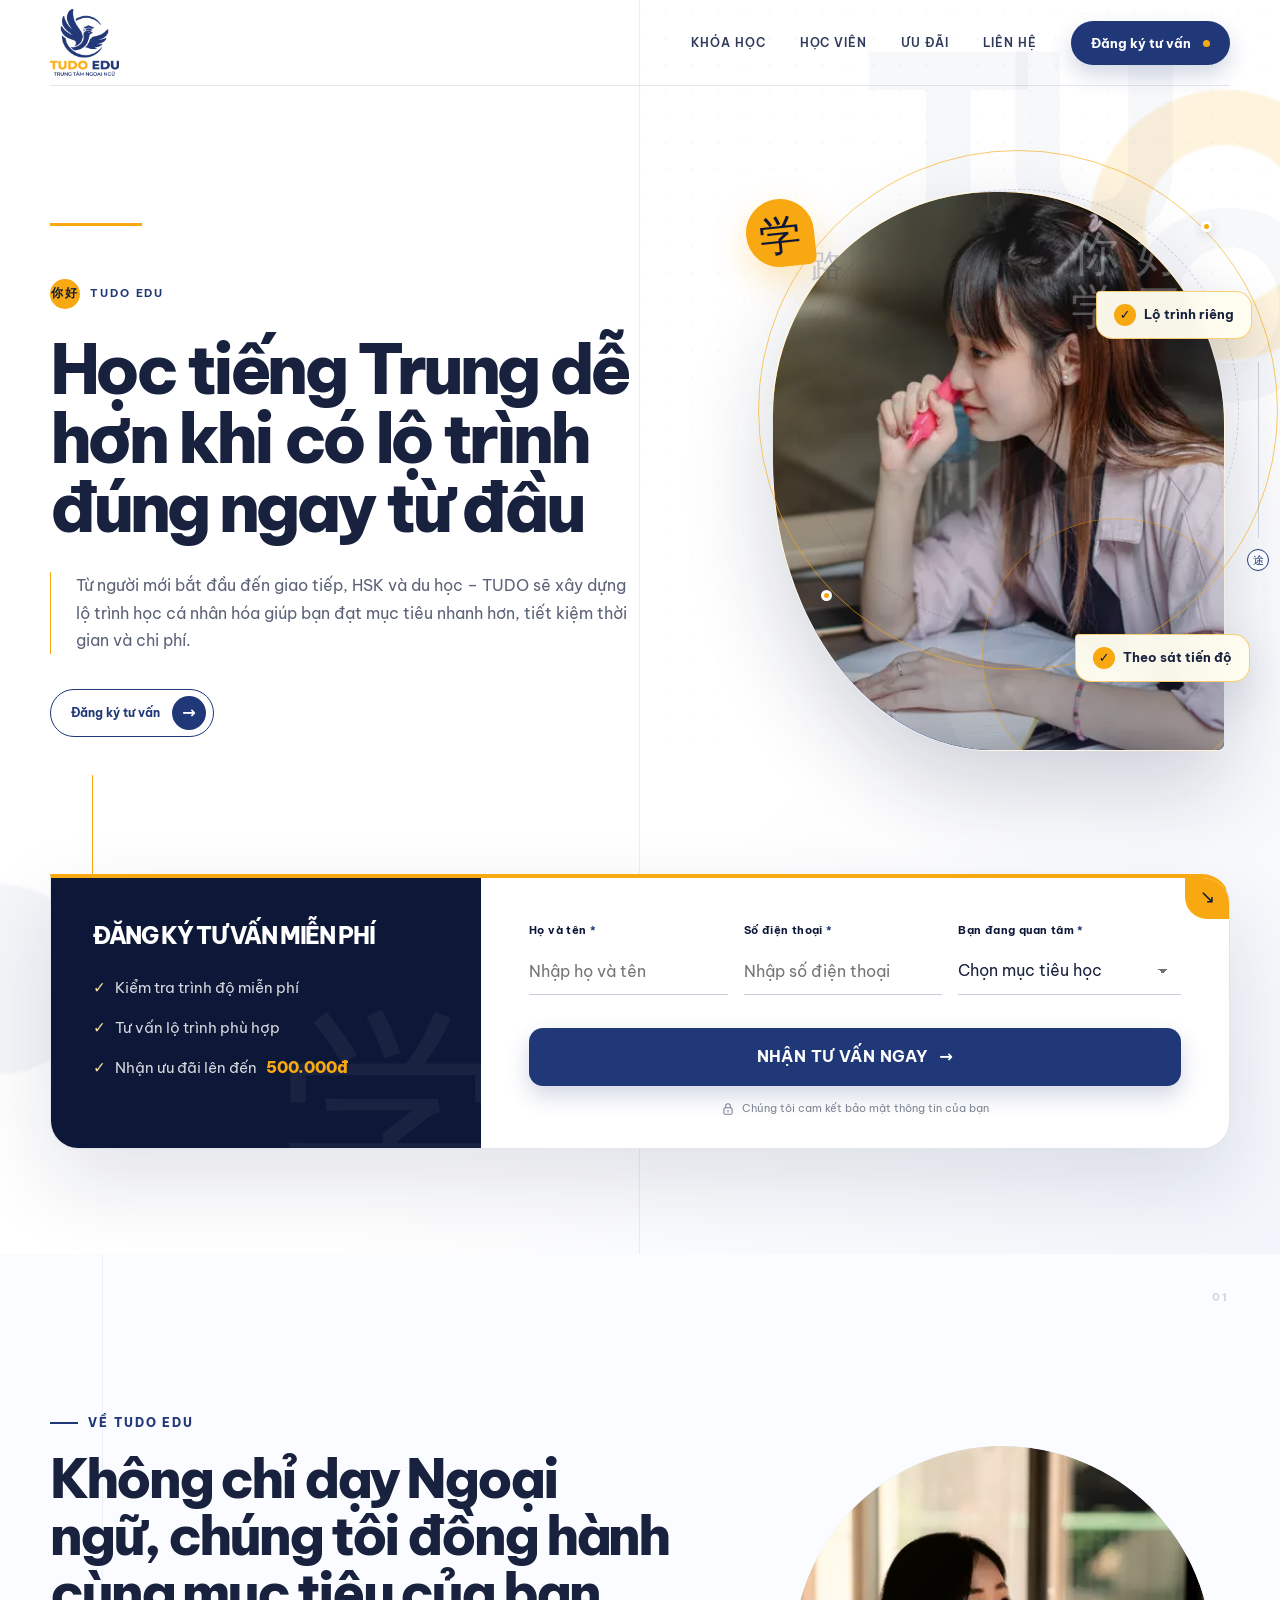
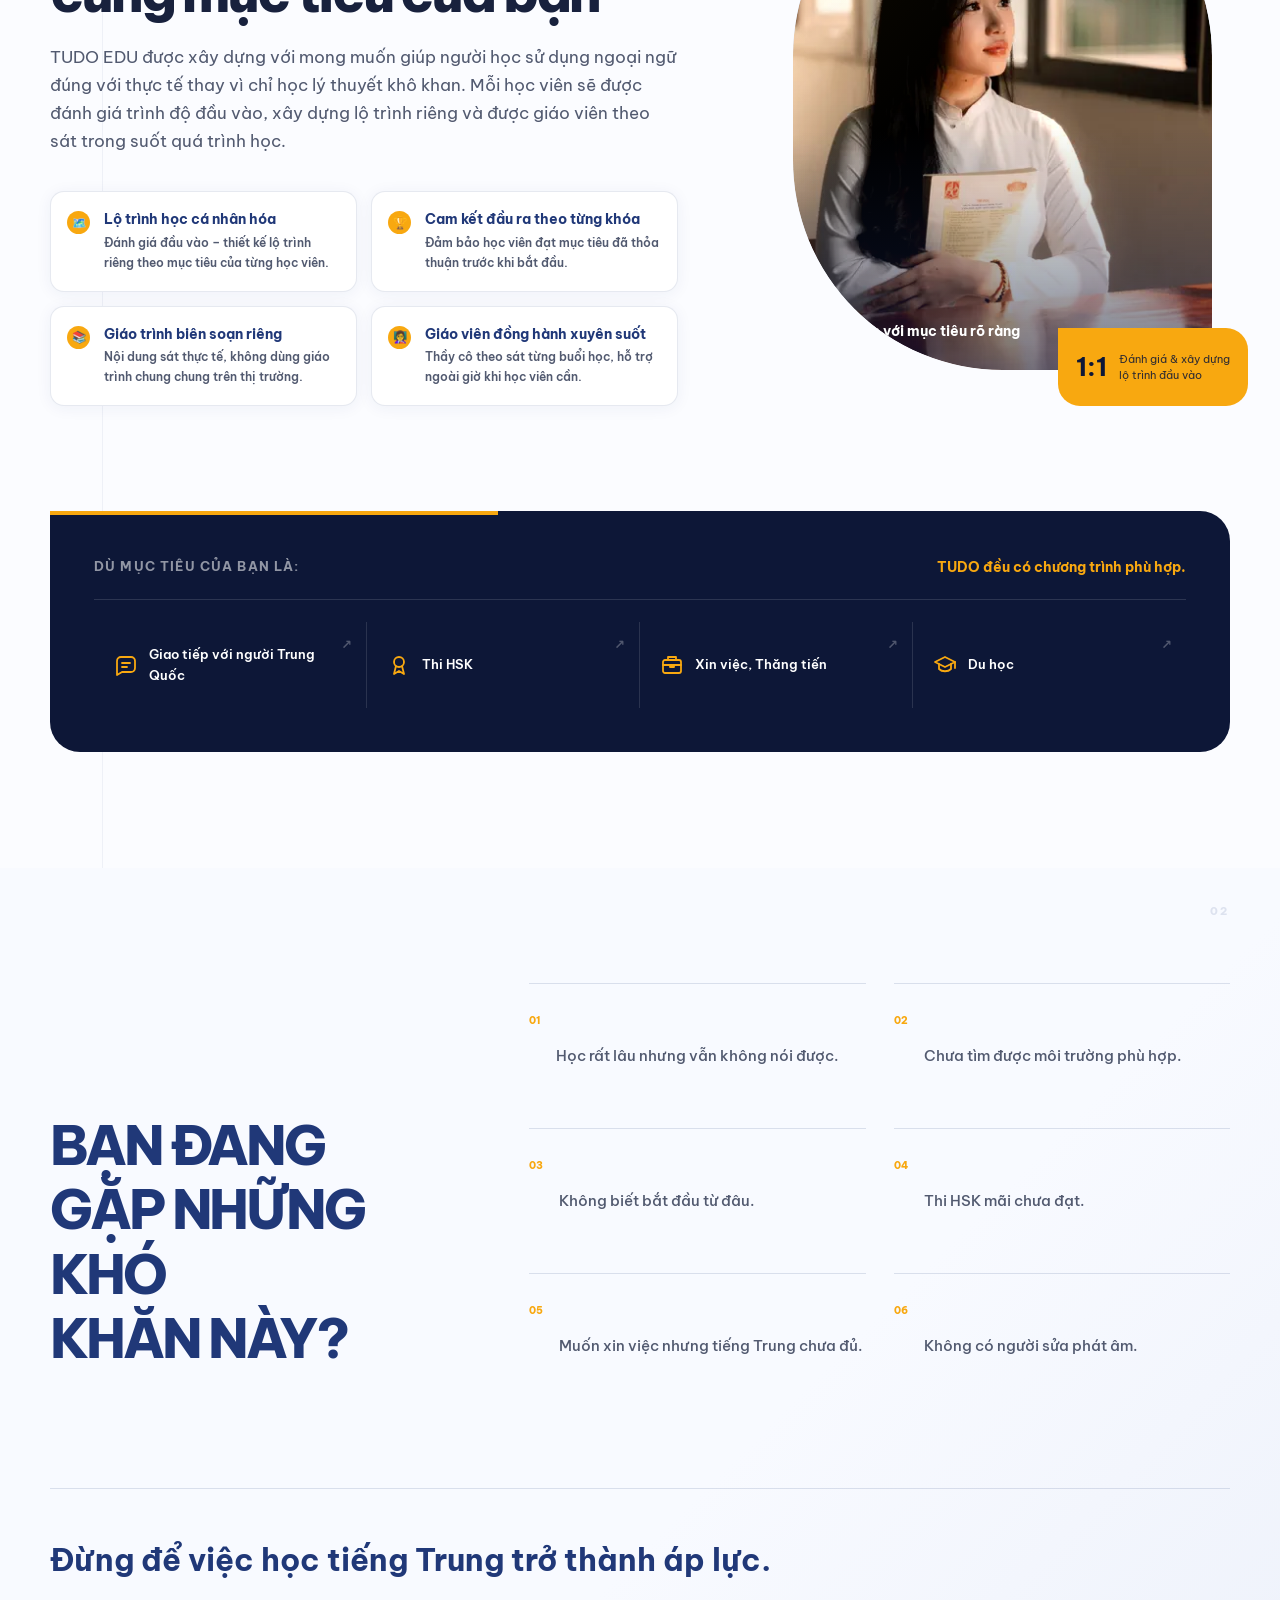
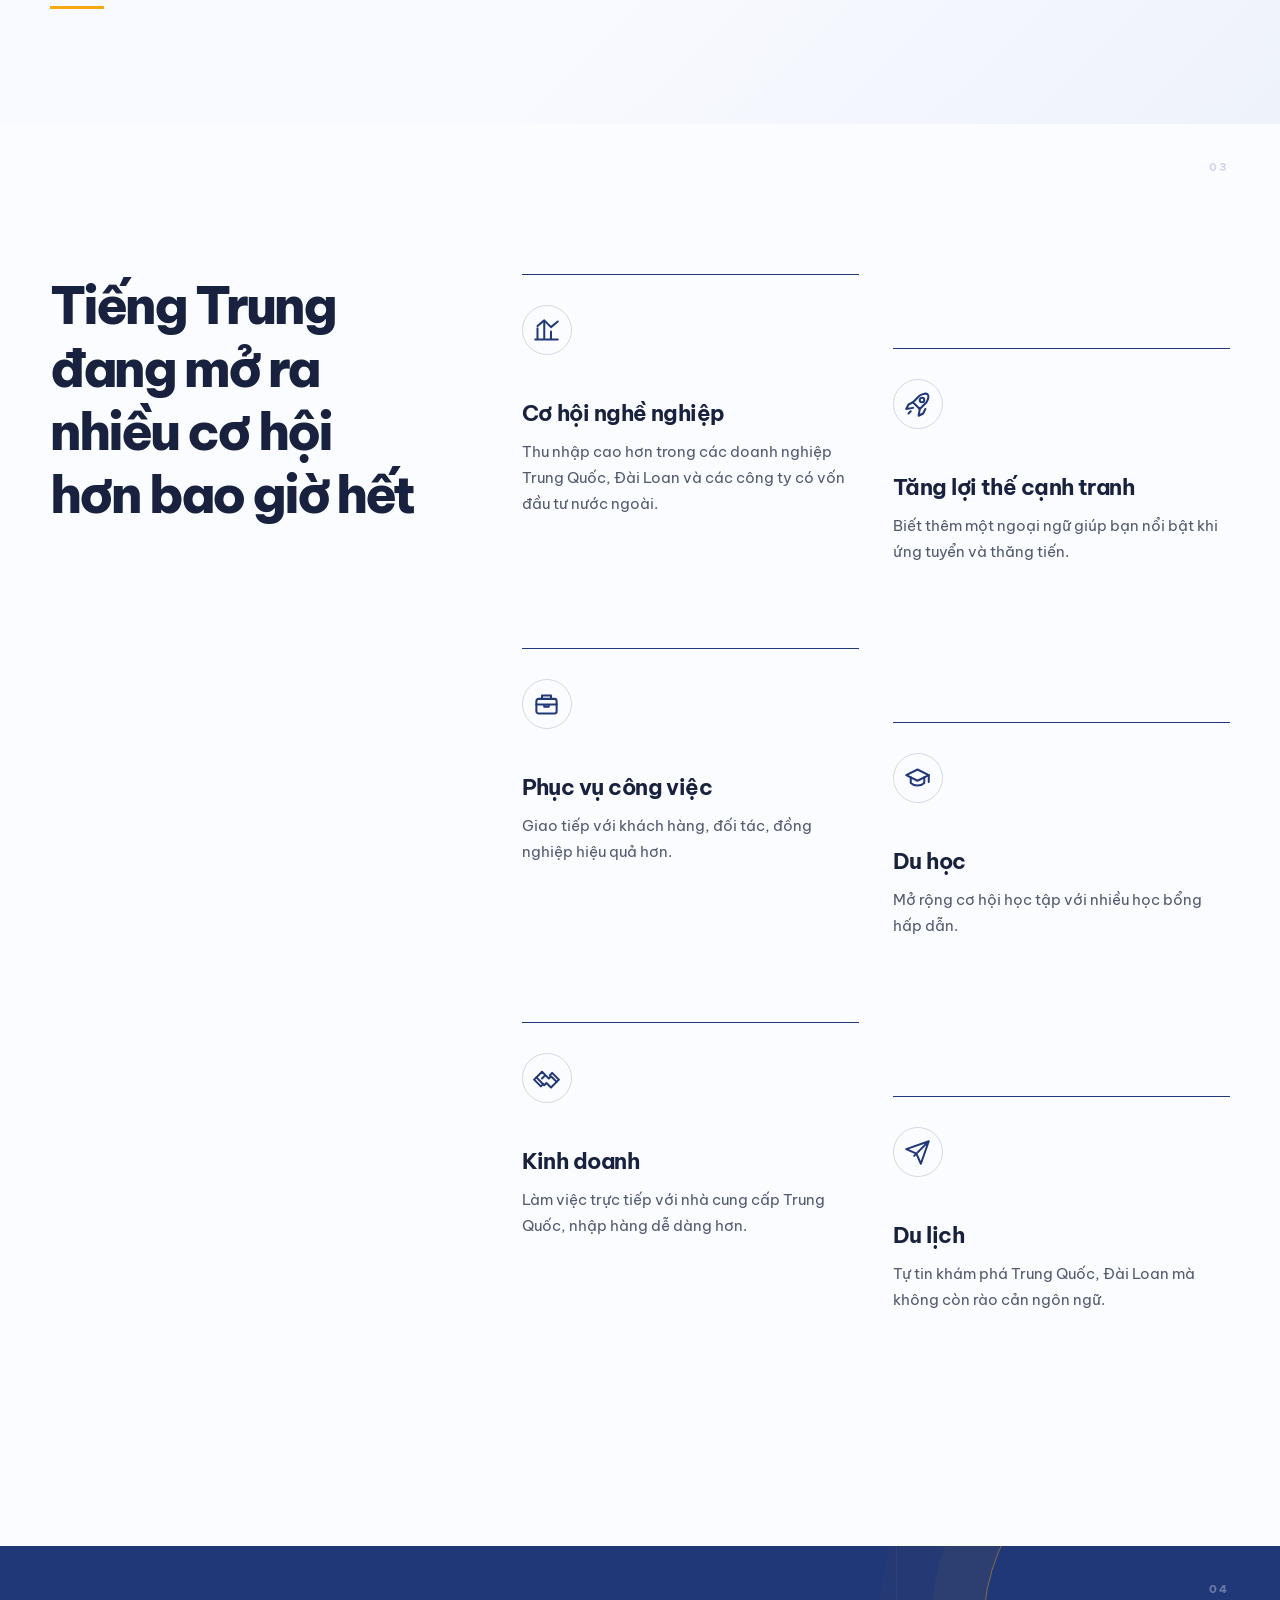
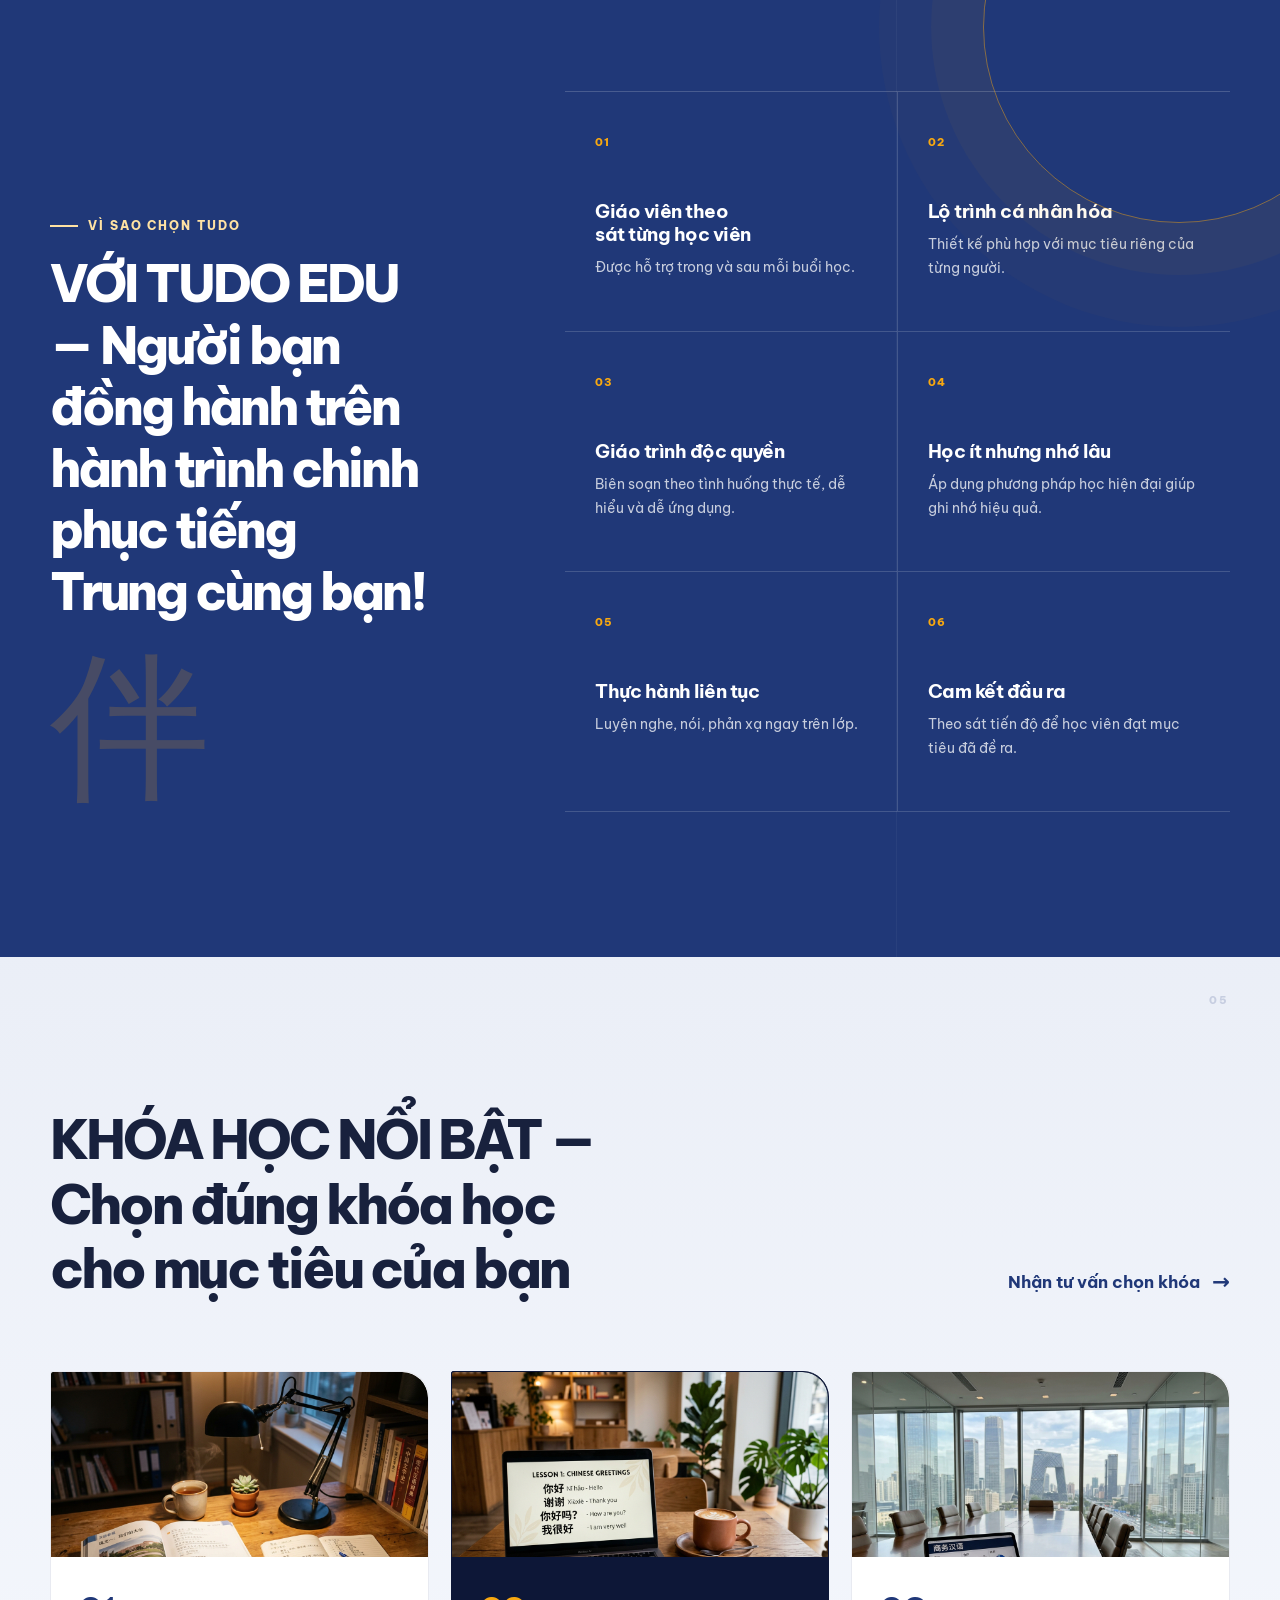
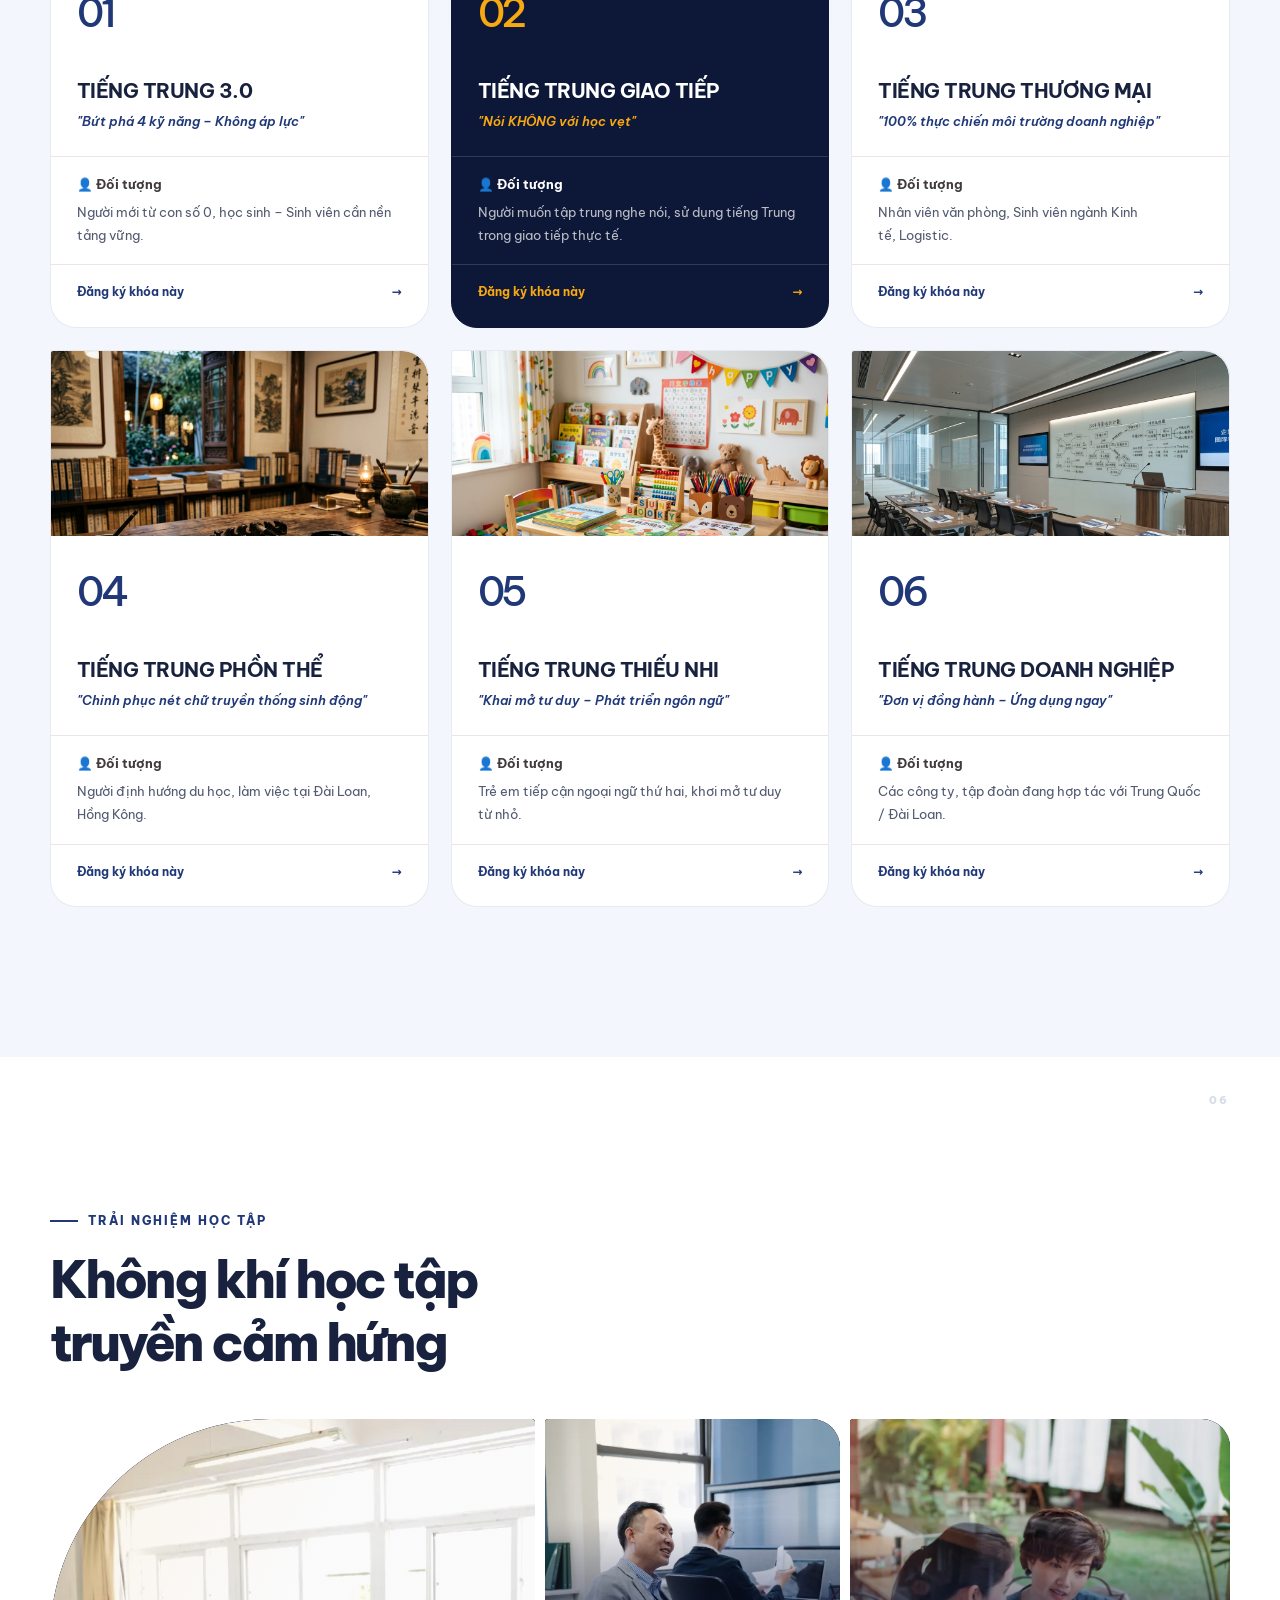
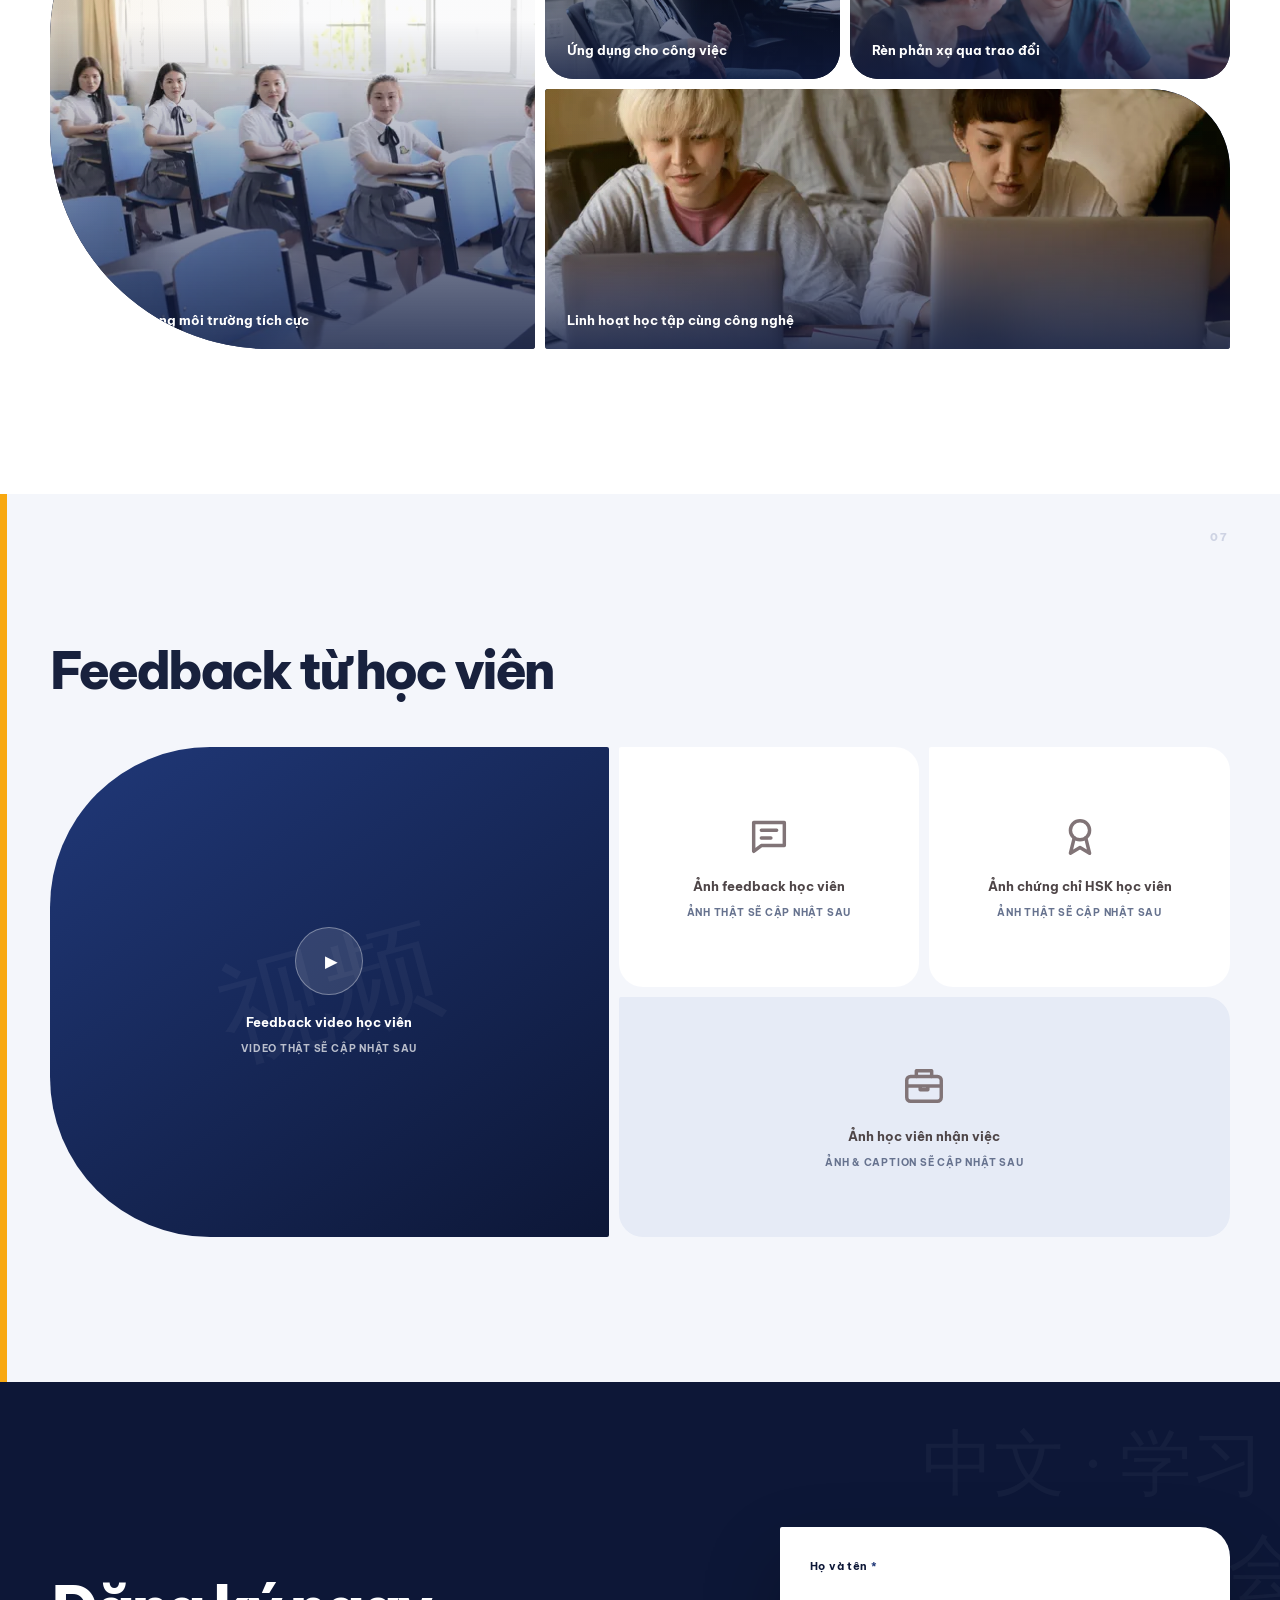
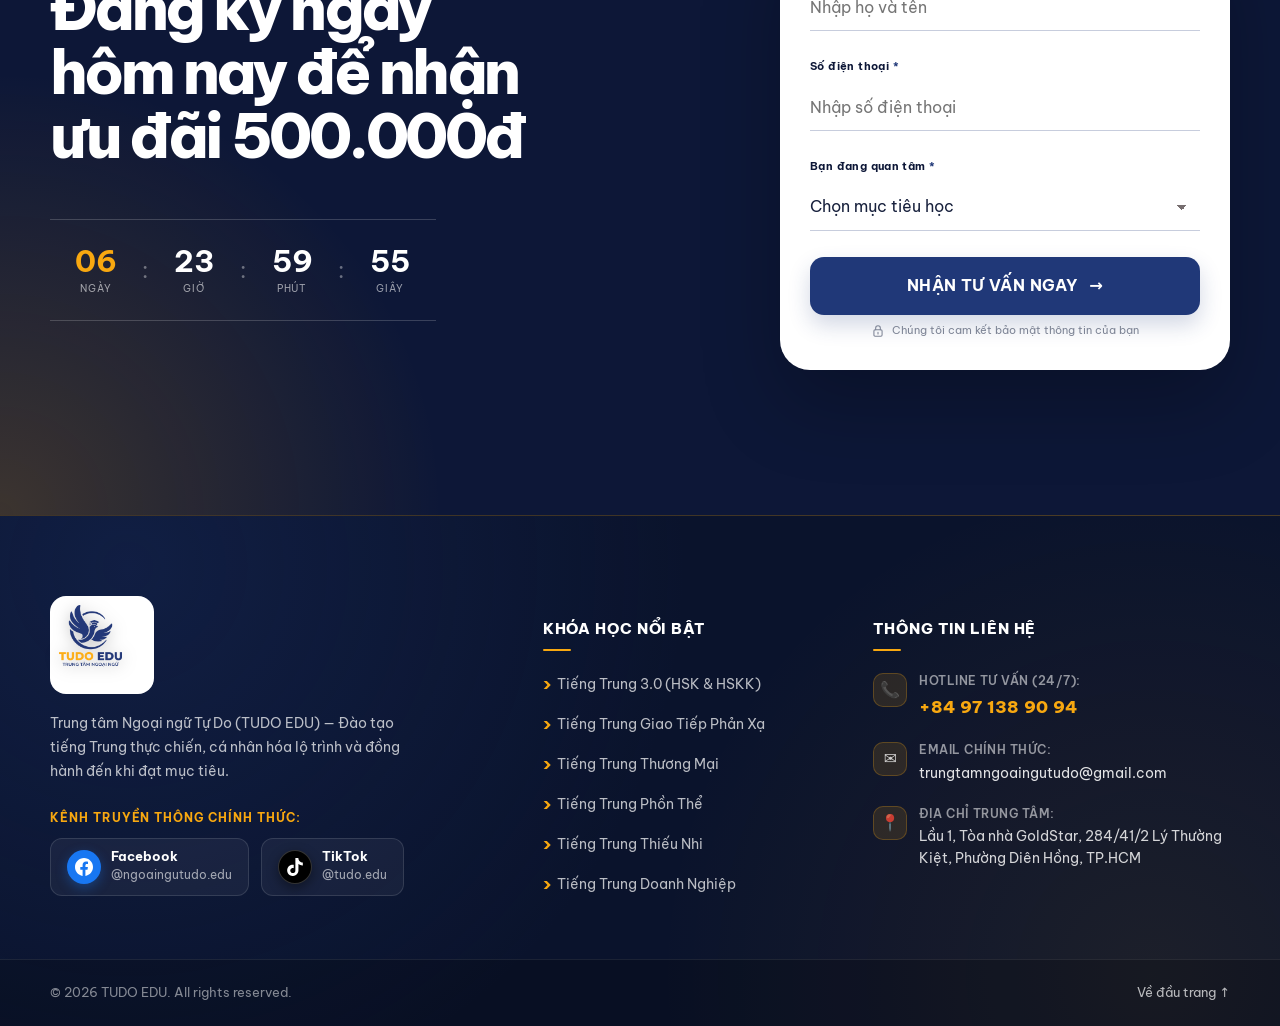
==== commit 4ecc07e2: "2" ====
--- a/index.html
+++ b/index.html
@@ -161,7 +161,6 @@
             <div class="visual-pattern" aria-hidden="true">
               <span>你</span><span>好</span><span>学</span><span>习</span>
             </div>
-            <span class="stock-label">Ảnh minh họa</span>
           </div>
           <div class="floating-note note-top"><span>✓</span> Lộ trình riêng</div>
           <div class="floating-note note-bottom"><span>✓</span> Theo sát tiến độ</div>
@@ -225,7 +224,6 @@
             </picture>
             <figcaption class="about-photo-caption">
               <strong>Học tập với mục tiêu rõ ràng</strong>
-              <span>Ảnh minh họa</span>
             </figcaption>
           </figure>
           <div class="about-badge"><strong>1:1</strong><span>Đánh giá &amp; xây dựng<br>lộ trình đầu vào</span></div>
@@ -308,7 +306,6 @@
           <article class="course-card reveal">
             <div class="course-img-wrap">
               <img src="assets/images/course_chinese_basic.jpg" alt="Lớp học Tiếng Trung nền tảng" class="course-img" loading="lazy" decoding="async">
-              <span class="course-img-label">Ảnh minh họa</span>
             </div>
             <div class="course-top"><span class="course-num">01</span></div>
             <h3>TIẾNG TRUNG 3.0</h3>
@@ -321,7 +318,6 @@
             <div class="featured-ribbon">⭐ Phổ biến nhất</div>
             <div class="course-img-wrap">
               <img src="assets/images/course_chinese_communication.jpg" alt="Học Tiếng Trung giao tiếp" class="course-img" loading="lazy" decoding="async">
-              <span class="course-img-label">Ảnh minh họa</span>
             </div>
             <div class="course-top"><span class="course-num">02</span></div>
             <h3>TIẾNG TRUNG GIAO TIẾP</h3>
@@ -333,7 +329,6 @@
           <article class="course-card reveal">
             <div class="course-img-wrap">
               <img src="assets/images/course_chinese_business.jpg" alt="Tiếng Trung thương mại" class="course-img" loading="lazy" decoding="async">
-              <span class="course-img-label">Ảnh minh họa</span>
             </div>
             <div class="course-top"><span class="course-num">03</span></div>
             <h3>TIẾNG TRUNG THƯƠNG MẠI</h3>
@@ -345,7 +340,6 @@
           <article class="course-card reveal">
             <div class="course-img-wrap">
               <img src="assets/images/course_chinese_traditional.jpg" alt="Tiếng Trung phồn thể" class="course-img" loading="lazy" decoding="async">
-              <span class="course-img-label">Ảnh minh họa</span>
             </div>
             <div class="course-top"><span class="course-num">04</span></div>
             <h3>TIẾNG TRUNG PHỒN THỂ</h3>
@@ -357,7 +351,6 @@
           <article class="course-card reveal">
             <div class="course-img-wrap">
               <img src="assets/images/course_chinese_kids.jpg" alt="Tiếng Trung thiếu nhi" class="course-img" loading="lazy" decoding="async">
-              <span class="course-img-label">Ảnh minh họa</span>
             </div>
             <div class="course-top"><span class="course-num">05</span></div>
             <h3>TIẾNG TRUNG THIẾU NHI</h3>
@@ -369,7 +362,6 @@
           <article class="course-card reveal">
             <div class="course-img-wrap">
               <img src="assets/images/course_chinese_corporate.jpg" alt="Tiếng Trung doanh nghiệp" class="course-img" loading="lazy" decoding="async">
-              <span class="course-img-label">Ảnh minh họa</span>
             </div>
             <div class="course-top"><span class="course-num">06</span></div>
             <h3>TIẾNG TRUNG DOANH NGHIỆP</h3>
@@ -388,7 +380,6 @@
           <div>
             <span class="section-kicker">Trải nghiệm học tập</span>
             <h2>Không khí học tập truyền cảm hứng</h2>
-            <p class="gallery-disclaimer">Hình ảnh minh họa cho tinh thần học tập hiện đại; tư liệu lớp học TUDO EDU sẽ được cập nhật bằng hình ảnh thực tế.</p>
           </div>
         </div>
         <div class="gallery-grid reveal">
@@ -404,7 +395,7 @@
                    loading="lazy"
                    decoding="async">
             </picture>
-            <figcaption class="gallery-caption"><strong>Cùng học trong môi trường tích cực</strong><span>Ảnh minh họa</span></figcaption>
+            <figcaption class="gallery-caption"><strong>Cùng học trong môi trường tích cực</strong></figcaption>
           </figure>
           <figure class="gallery-item gallery-career">
             <picture class="photo-media">
@@ -418,7 +409,7 @@
                    loading="lazy"
                    decoding="async">
             </picture>
-            <figcaption class="gallery-caption"><strong>Ứng dụng cho công việc</strong><span>Ảnh minh họa</span></figcaption>
+            <figcaption class="gallery-caption"><strong>Ứng dụng cho công việc</strong></figcaption>
           </figure>
           <figure class="gallery-item gallery-collaboration">
             <picture class="photo-media">
@@ -432,7 +423,7 @@
                    loading="lazy"
                    decoding="async">
             </picture>
-            <figcaption class="gallery-caption"><strong>Rèn phản xạ qua trao đổi</strong><span>Ảnh minh họa</span></figcaption>
+            <figcaption class="gallery-caption"><strong>Rèn phản xạ qua trao đổi</strong></figcaption>
           </figure>
           <figure class="gallery-item gallery-wide">
             <picture class="photo-media">
@@ -446,7 +437,7 @@
                    loading="lazy"
                    decoding="async">
             </picture>
-            <figcaption class="gallery-caption"><strong>Linh hoạt học tập cùng công nghệ</strong><span>Ảnh minh họa</span></figcaption>
+            <figcaption class="gallery-caption"><strong>Linh hoạt học tập cùng công nghệ</strong></figcaption>
           </figure>
         </div>
       </div>
@@ -496,34 +487,105 @@
     </section>
   </main>
 
-  <footer class="site-footer" id="lien-he">
-    <div class="container footer-grid">
-      <div>
+    <footer class="site-footer" id="lien-he">
+    <div class="container footer-main-layout">
+      <!-- Cột 1: Thông tin thương hiệu & Mạng xã hội -->
+      <div class="footer-col-brand">
         <a class="brand brand-light" href="#top" aria-label="TUDO EDU - Về đầu trang">
           <img class="brand-logo" src="LOGO DỌC IN ẤN.png" width="1678" height="1664" alt="TUDO EDU">
         </a>
-      </div>
-      <div><span>M</span><a href="tel:+84971389094">+84 97 138 90 94</a></div>
-      <div><span>E</span><a href="mailto:trungtamngoaingutudo@gmail.com">trungtamngoaingutudo@gmail.com</a></div>
-      <div>
-        <span>S</span>
-        <div class="footer-social">
-          <a href="https://www.facebook.com/ngoaingutudo.edu" target="_blank" rel="noopener noreferrer" aria-label="Facebook TUDO EDU">
-            <svg class="icon" viewBox="0 0 24 24" style="width:14px;height:14px;fill:currentColor;stroke:none"><path d="M18 2h-3a5 5 0 0 0-5 5v3H7v4h3v8h4v-8h3l1-4h-4V7a1 1 0 0 1 1-1h3z"/></svg>
-            Facebook
-          </a>
-          <a href="https://www.tiktok.com/@tudo.edu" target="_blank" rel="noopener noreferrer" aria-label="TikTok TUDO EDU">
-            <svg class="icon" viewBox="0 0 24 24" style="width:14px;height:14px;fill:currentColor;stroke:none"><path d="M19.59 6.69a4.83 4.83 0 0 1-3.77-4.25V2h-3.45v13.67a2.89 2.89 0 0 1-2.88 2.5 2.89 2.89 0 0 1-2.89-2.89 2.89 2.89 0 0 1 2.89-2.89c.28 0 .54.04.79.1V9.01a6.33 6.33 0 0 0-.79-.05 6.34 6.34 0 0 0-6.34 6.34 6.34 6.34 0 0 0 6.34 6.34 6.34 6.34 0 0 0 6.33-6.34V8.69a8.28 8.28 0 0 0 4.83 1.55V6.79a4.85 4.85 0 0 1-1.06-.1z"/></svg>
-            TikTok
-          </a>
-        </div>
-      </div>
-      <div><span>A</span><address>Lầu 1, Tòa nhà GoldStar, 284/41/2 Lý Thường Kiệt, Phường Diên Hồng, TP.HCM</address></div>
+        <p class="footer-slogan">Trung tâm Ngoại ngữ Tự Do (TUDO EDU) — Đào tạo tiếng Trung thực chiến, cá nhân hóa lộ trình và đồng hành đến khi đạt mục tiêu.</p>
+        
+        <div class="footer-social-section">
+          <span class="social-header-label">Kênh truyền thông chính thức:</span>
+          <div class="footer-social-grid">
+            <a href="https://www.facebook.com/ngoaingutudo.edu" target="_blank" rel="noopener noreferrer" class="social-card fb-card" aria-label="Facebook Ngoại Ngữ Tự Do">
+              <span class="social-card-icon fb-icon">
+                <svg viewBox="0 0 24 24" width="18" height="18" fill="currentColor"><path d="M24 12.073c0-6.627-5.373-12-12-12s-12 5.373-12 12c0 5.99 4.388 10.954 10.125 11.854v-8.385H7.078v-3.47h3.047V9.43c0-3.007 1.792-4.669 4.533-4.669 1.312 0 2.686.235 2.686.235v2.953H15.83c-1.491 0-1.956.925-1.956 1.874v2.25h3.328l-.532 3.47h-2.796v8.385C19.612 23.027 24 18.062 24 12.073z"/></svg>
+              </span>
+              <div class="social-card-info">
+                <strong>Facebook</strong>
+                <small>@ngoaingutudo.edu</small>
+              </div>
+            </a>
+
+            <a href="https://www.tiktok.com/@tudo.edu" target="_blank" rel="noopener noreferrer" class="social-card tiktok-card" aria-label="TikTok TUDO EDU">
+              <span class="social-card-icon tiktok-icon">
+                <svg viewBox="0 0 24 24" width="18" height="18" fill="currentColor"><path d="M12.525.02c1.31-.02 2.61-.01 3.91-.02.08 1.53.63 3.09 1.75 4.17 1.12 1.11 2.7 1.62 4.24 1.79v4.03c-1.44-.05-2.89-.35-4.2-.97-.57-.26-1.1-.59-1.62-.93-.01 2.92.01 5.84-.02 8.75-.08 1.4-.54 2.79-1.35 3.94-1.31 1.92-3.58 3.17-5.91 3.21-1.43.08-2.86-.31-4.08-1.03-2.02-1.19-3.44-3.37-3.65-5.71-.02-.5-.03-1-.01-1.49.18-1.9 1.12-3.72 2.58-4.96 1.66-1.44 3.98-2.13 6.15-1.72.02 1.48-.04 2.96-.04 4.44-.99-.32-2.15-.23-3.02.37-.63.41-1.11 1.04-1.36 1.75-.21.51-.15 1.07-.14 1.61.24 1.64 1.82 3.02 3.5 2.87 1.12-.01 2.19-.66 2.77-1.61.19-.33.4-.67.41-1.06.1-1.79.06-3.57.07-5.36.01-4.03-.01-8.05.02-12.07z"/></svg>
+              </span>
+              <div class="social-card-info">
+                <strong>TikTok</strong>
+                <small>@tudo.edu</small>
+              </div>
+            </a>
+          </div>
+        </div>
+      </div>
+
+      <!-- Cột 2: Các khóa học -->
+      <div class="footer-col-courses">
+        <h4 class="footer-col-title">Khóa Học Nổi Bật</h4>
+        <ul class="footer-links-menu">
+          <li><a href="#khoa-hoc">Tiếng Trung 3.0 (HSK &amp; HSKK)</a></li>
+          <li><a href="#khoa-hoc">Tiếng Trung Giao Tiếp Phản Xạ</a></li>
+          <li><a href="#khoa-hoc">Tiếng Trung Thương Mại</a></li>
+          <li><a href="#khoa-hoc">Tiếng Trung Phồn Thể</a></li>
+          <li><a href="#khoa-hoc">Tiếng Trung Thiếu Nhi</a></li>
+          <li><a href="#khoa-hoc">Tiếng Trung Doanh Nghiệp</a></li>
+        </ul>
+      </div>
+
+      <!-- Cột 3: Thông tin liên hệ -->
+      <div class="footer-col-contact">
+        <h4 class="footer-col-title">Thông Tin Liên Hệ</h4>
+        <ul class="footer-contact-details">
+          <li>
+            <span class="contact-icon-pill">📞</span>
+            <div class="contact-text-wrap">
+              <span class="contact-subhead">Hotline tư vấn (24/7):</span>
+              <a href="tel:+84971389094" class="contact-primary-link">+84 97 138 90 94</a>
+            </div>
+          </li>
+          <li>
+            <span class="contact-icon-pill">✉️</span>
+            <div class="contact-text-wrap">
+              <span class="contact-subhead">Email chính thức:</span>
+              <a href="mailto:trungtamngoaingutudo@gmail.com" class="contact-secondary-link">trungtamngoaingutudo@gmail.com</a>
+            </div>
+          </li>
+          <li>
+            <span class="contact-icon-pill">📍</span>
+            <div class="contact-text-wrap">
+              <span class="contact-subhead">Địa chỉ trung tâm:</span>
+              <address class="contact-address-text">Lầu 1, Tòa nhà GoldStar, 284/41/2 Lý Thường Kiệt, Phường Diên Hồng, TP.HCM</address>
+            </div>
+          </li>
+        </ul>
+      </div>
     </div>
-    <div class="container footer-bottom"><span>© <span id="current-year"></span> TUDO EDU. All rights reserved.</span><a href="#top">Về đầu trang ↑</a></div>
+
+    <!-- Thanh chân trang bản quyền -->
+    <div class="footer-subbar">
+      <div class="container footer-subbar-flex">
+        <span>© <span id="current-year"></span> TUDO EDU. All rights reserved.</span>
+        <a href="#top" class="footer-totop">Về đầu trang ↑</a>
+      </div>
+    </div>
   </footer>
 
-  <a class="mobile-sticky-cta" href="#dang-ky"><span>Đăng ký tư vấn miễn phí</span><strong>Nhận ưu đãi 500.000đ →</strong></a>
+  <!-- Thanh Call Hotline + Đăng ký tư vấn trên Mobile tinh gọn -->
+  <aside class="mobile-sticky-bar" role="region" aria-label="Thao tác nhanh">
+    <a class="mobile-call-action" href="tel:+84971389094" aria-label="Gọi ngay Hotline tư vấn">
+      <span class="call-icon-wrap">
+        <svg viewBox="0 0 24 24" width="18" height="18" fill="currentColor"><path d="M6.62 10.79a15.053 15.053 0 0 0 6.59 6.59l2.2-2.2a1 1 0 0 1 1.01-.24c1.12.37 2.33.57 3.58.57a1 1 0 0 1 1 1V20a1 1 0 0 1-1 1A17 17 0 0 1 3 4a1 1 0 0 1 1-1h3.5a1 1 0 0 1 1 1c0 1.25.2 2.46.57 3.58a1 1 0 0 1-.25 1.01l-2.2 2.2z"/></svg>
+      </span>
+      <span class="call-text">Gọi Hotline</span>
+    </a>
+    <a class="mobile-register-action" href="#dang-ky">
+      <span class="register-main-text">Đăng Ký Tư Vấn</span>
+      <span class="register-sub-badge">Ưu đãi 500k →</span>
+    </a>
+  </aside>
 
   <div class="toast" role="status" aria-live="polite" aria-hidden="true">
     <span class="toast-icon">✓</span>
--- a/styles.css
+++ b/styles.css
@@ -2802,3 +2802,424 @@
     grid-template-columns: 1fr;
   }
 }
+
+/* =====================================================================
+   MODERN FOOTER & COMPACT MOBILE CALL ACTION — 2026-08-21
+   ===================================================================== */
+
+/* Footer Container & Background */
+.site-footer {
+  padding: 80px 0 0;
+  color: rgba(255, 255, 255, .78);
+  background:
+    radial-gradient(circle at 10% 10%, rgba(32, 56, 120, .3), transparent 45%),
+    radial-gradient(circle at 90% 90%, rgba(248, 168, 16, .08), transparent 40%),
+    #0a132c;
+  border-top: 1px solid rgba(248, 168, 16, .22);
+}
+
+.footer-main-layout {
+  display: grid;
+  grid-template-columns: 1.35fr .85fr 1.1fr;
+  gap: 55px;
+  align-items: start;
+  padding-bottom: 60px;
+}
+
+/* Brand Column */
+.footer-col-brand .brand-logo {
+  height: 62px;
+  width: auto;
+  margin-bottom: 18px;
+  filter: drop-shadow(0 2px 8px rgba(0,0,0,.25));
+}
+
+.footer-slogan {
+  font-size: .88rem;
+  line-height: 1.7;
+  color: rgba(255, 255, 255, .72);
+  margin-bottom: 24px;
+  max-width: 380px;
+}
+
+/* Social Media Cards in Footer */
+.footer-social-section {
+  display: flex;
+  flex-direction: column;
+  gap: 10px;
+}
+
+.social-header-label {
+  font-size: .74rem;
+  font-weight: 700;
+  text-transform: uppercase;
+  letter-spacing: .08em;
+  color: var(--orange);
+}
+
+.footer-social-grid {
+  display: flex;
+  flex-wrap: wrap;
+  gap: 12px;
+}
+
+.social-card {
+  display: inline-flex;
+  align-items: center;
+  gap: 10px;
+  padding: 10px 16px;
+  border-radius: 12px;
+  background: rgba(255, 255, 255, .05);
+  border: 1px solid rgba(255, 255, 255, .12);
+  transition: all .25s cubic-bezier(.2,.75,.25,1);
+  text-decoration: none;
+}
+
+.social-card-icon {
+  display: grid;
+  place-items: center;
+  width: 34px;
+  height: 34px;
+  border-radius: 50%;
+  flex-shrink: 0;
+}
+
+.fb-card .fb-icon {
+  background: #1877f2;
+  color: white;
+  box-shadow: 0 4px 12px rgba(24, 119, 242, .35);
+}
+
+.tiktok-card .tiktok-icon {
+  background: #000000;
+  color: white;
+  border: 1px solid rgba(255, 255, 255, .2);
+  box-shadow: 0 4px 12px rgba(0, 0, 0, .4);
+}
+
+.social-card-info {
+  display: flex;
+  flex-direction: column;
+}
+
+.social-card-info strong {
+  font-size: .84rem;
+  font-weight: 700;
+  color: white;
+  line-height: 1.2;
+}
+
+.social-card-info small {
+  font-size: .72rem;
+  color: rgba(255, 255, 255, .6);
+}
+
+.social-card:hover {
+  transform: translateY(-3px);
+  background: rgba(255, 255, 255, .1);
+}
+
+.fb-card:hover {
+  border-color: #1877f2;
+  box-shadow: 0 6px 20px rgba(24, 119, 242, .25);
+}
+
+.tiktok-card:hover {
+  border-color: rgba(255, 255, 255, .45);
+  box-shadow: 0 6px 20px rgba(255, 255, 255, .1);
+}
+
+/* Headings in Columns */
+.footer-col-title {
+  font-size: .92rem;
+  font-weight: 800;
+  color: white;
+  letter-spacing: .06em;
+  text-transform: uppercase;
+  margin-bottom: 20px;
+  position: relative;
+  padding-bottom: 10px;
+}
+
+.footer-col-title::after {
+  content: "";
+  position: absolute;
+  bottom: 0;
+  left: 0;
+  width: 28px;
+  height: 2px;
+  background: var(--orange);
+  border-radius: 2px;
+}
+
+/* Quick links column */
+.footer-links-menu {
+  list-style: none;
+  padding: 0;
+  margin: 0;
+  display: flex;
+  flex-direction: column;
+  gap: 12px;
+}
+
+.footer-links-menu a {
+  color: rgba(255, 255, 255, .72);
+  font-size: .86rem;
+  transition: all .2s ease;
+  display: inline-flex;
+  align-items: center;
+  gap: 6px;
+}
+
+.footer-links-menu a::before {
+  content: "›";
+  color: var(--orange);
+  font-weight: 800;
+  font-size: 1.1rem;
+  line-height: 1;
+}
+
+.footer-links-menu a:hover {
+  color: var(--orange);
+  transform: translateX(4px);
+}
+
+/* Contact Column */
+.footer-contact-details {
+  list-style: none;
+  padding: 0;
+  margin: 0;
+  display: flex;
+  flex-direction: column;
+  gap: 18px;
+}
+
+.footer-contact-details li {
+  display: flex;
+  align-items: flex-start;
+  gap: 12px;
+}
+
+.contact-icon-pill {
+  width: 34px;
+  height: 34px;
+  border-radius: 10px;
+  background: rgba(248, 168, 16, .12);
+  border: 1px solid rgba(248, 168, 16, .25);
+  display: grid;
+  place-items: center;
+  font-size: 1rem;
+  flex-shrink: 0;
+  margin-top: 2px;
+}
+
+.contact-text-wrap {
+  display: flex;
+  flex-direction: column;
+  gap: 3px;
+}
+
+.contact-subhead {
+  font-size: .72rem;
+  color: rgba(255, 255, 255, .55);
+  text-transform: uppercase;
+  letter-spacing: .04em;
+  font-weight: 600;
+}
+
+.contact-primary-link {
+  font-size: 1.05rem;
+  font-weight: 800;
+  color: var(--orange) !important;
+  letter-spacing: .02em;
+  transition: opacity .2s;
+}
+
+.contact-primary-link:hover {
+  opacity: .85;
+  text-decoration: underline;
+}
+
+.contact-secondary-link {
+  font-size: .85rem;
+  color: rgba(255, 255, 255, .88) !important;
+  overflow-wrap: break-word;
+  word-break: break-all;
+  transition: color .2s;
+}
+
+.contact-secondary-link:hover {
+  color: var(--orange) !important;
+}
+
+.contact-address-text {
+  font-size: .85rem;
+  font-style: normal;
+  color: rgba(255, 255, 255, .82);
+  line-height: 1.6;
+}
+
+/* Footer Bottom Subbar */
+.footer-subbar {
+  border-top: 1px solid rgba(255, 255, 255, .08);
+  padding: 22px 0;
+  background: rgba(0, 0, 0, .2);
+}
+
+.footer-subbar-flex {
+  display: flex;
+  align-items: center;
+  justify-content: space-between;
+  font-size: .8rem;
+  color: rgba(255, 255, 255, .5);
+}
+
+.footer-totop {
+  color: rgba(255, 255, 255, .7);
+  transition: color .2s;
+}
+
+.footer-totop:hover {
+  color: var(--orange);
+}
+
+/* =====================================================================
+   COMPACT MOBILE STICKY CALL & REGISTER BAR
+   ===================================================================== */
+.mobile-sticky-bar {
+  display: none;
+}
+
+@media (max-width: 760px) {
+  .site-footer {
+    padding-bottom: calc(85px + env(safe-area-inset-bottom, 0px));
+  }
+
+  .footer-main-layout {
+    grid-template-columns: 1fr;
+    gap: 40px;
+    padding-bottom: 40px;
+  }
+
+  .mobile-sticky-bar {
+    position: fixed;
+    z-index: 100;
+    left: 12px;
+    right: 12px;
+    bottom: max(10px, env(safe-area-inset-bottom, 10px));
+    display: grid;
+    grid-template-columns: auto 1fr;
+    gap: 10px;
+    padding: 6px;
+    border-radius: 18px;
+    background: rgba(10, 19, 44, .92);
+    border: 1px solid rgba(255, 255, 255, .18);
+    box-shadow: 0 12px 36px rgba(0, 0, 0, .45);
+    backdrop-filter: blur(14px);
+    -webkit-backdrop-filter: blur(14px);
+    transition: opacity .25s ease, transform .25s ease;
+  }
+
+  .mobile-sticky-bar.is-suppressed {
+    opacity: 0;
+    transform: translateY(calc(100% + 25px));
+    pointer-events: none;
+  }
+
+  /* Compact Hotline Call Action */
+  .mobile-call-action {
+    display: inline-flex;
+    align-items: center;
+    gap: 8px;
+    height: 48px;
+    padding: 0 16px;
+    border-radius: 12px;
+    background: #25d366;
+    color: #0b2b13 !important;
+    font-size: .84rem;
+    font-weight: 800;
+    text-decoration: none;
+    box-shadow: 0 4px 14px rgba(37, 211, 102, .35);
+    transition: transform .15s ease, filter .15s ease;
+    flex-shrink: 0;
+  }
+
+  .mobile-call-action:active {
+    transform: scale(.96);
+  }
+
+  .call-icon-wrap {
+    display: grid;
+    place-items: center;
+    width: 22px;
+    height: 22px;
+    animation: phone-pulse 2s infinite ease-in-out;
+  }
+
+  @keyframes phone-pulse {
+    0%, 100% { transform: scale(1) rotate(0deg); }
+    15% { transform: scale(1.18) rotate(-12deg); }
+    30% { transform: scale(1.18) rotate(12deg); }
+    45% { transform: scale(1.18) rotate(-8deg); }
+    60% { transform: scale(1) rotate(0deg); }
+  }
+
+  .call-text {
+    white-space: nowrap;
+  }
+
+  /* Register Action */
+  .mobile-register-action {
+    display: inline-flex;
+    align-items: center;
+    justify-content: space-between;
+    height: 48px;
+    padding: 0 16px;
+    border-radius: 12px;
+    background: linear-gradient(135deg, var(--orange) 0%, #ffbe3b 100%);
+    color: var(--navy-950) !important;
+    text-decoration: none;
+    box-shadow: 0 4px 16px rgba(248, 168, 16, .35);
+    transition: transform .15s ease;
+    overflow: hidden;
+  }
+
+  .mobile-register-action:active {
+    transform: scale(.97);
+  }
+
+  .register-main-text {
+    font-size: .84rem;
+    font-weight: 800;
+    letter-spacing: .01em;
+    white-space: nowrap;
+  }
+
+  .register-sub-badge {
+    font-size: .68rem;
+    font-weight: 700;
+    padding: 3px 8px;
+    border-radius: 99px;
+    background: rgba(16, 28, 66, .12);
+    white-space: nowrap;
+  }
+}
+
+@media (max-width: 390px) {
+  .mobile-call-action {
+    padding: 0 12px;
+  }
+  .call-text {
+    display: none;
+  }
+  .mobile-register-action {
+    padding: 0 12px;
+  }
+  .register-main-text {
+    font-size: .8rem;
+  }
+  .register-sub-badge {
+    font-size: .62rem;
+    padding: 2px 6px;
+  }
+}
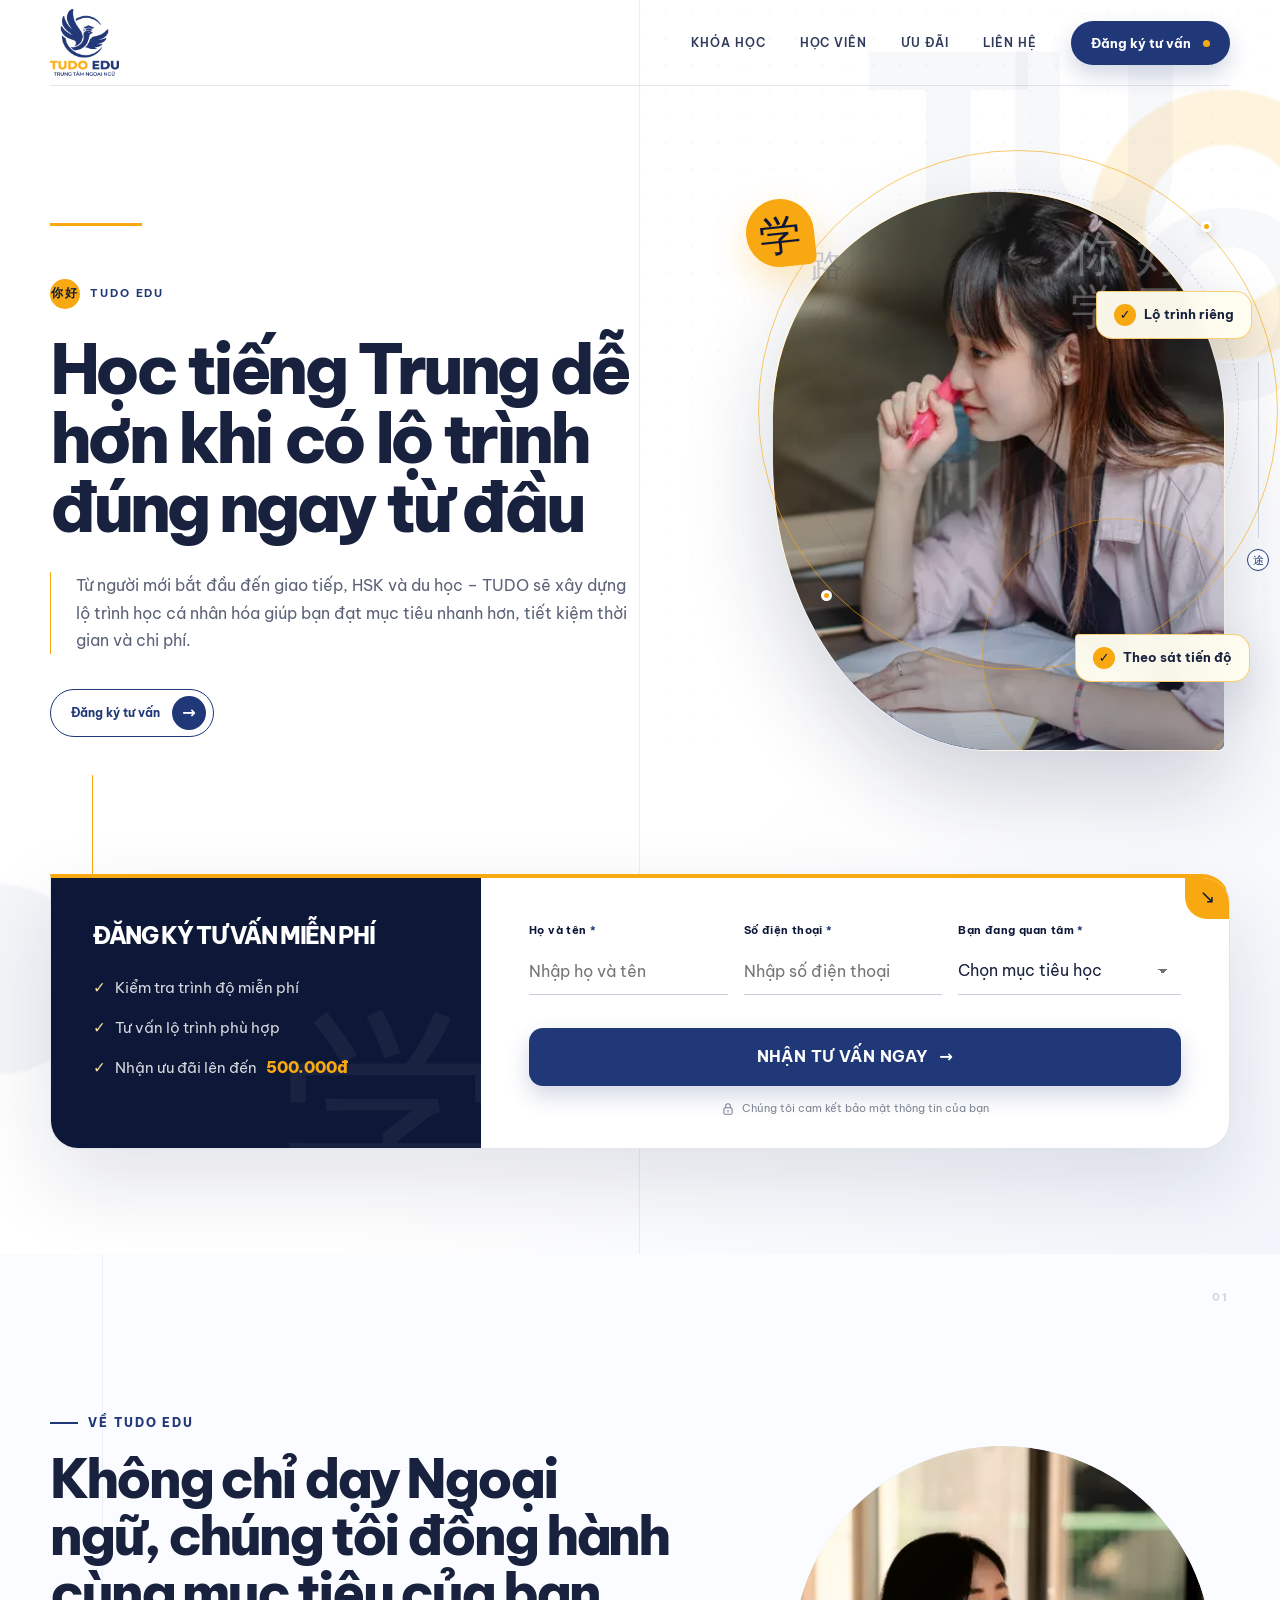
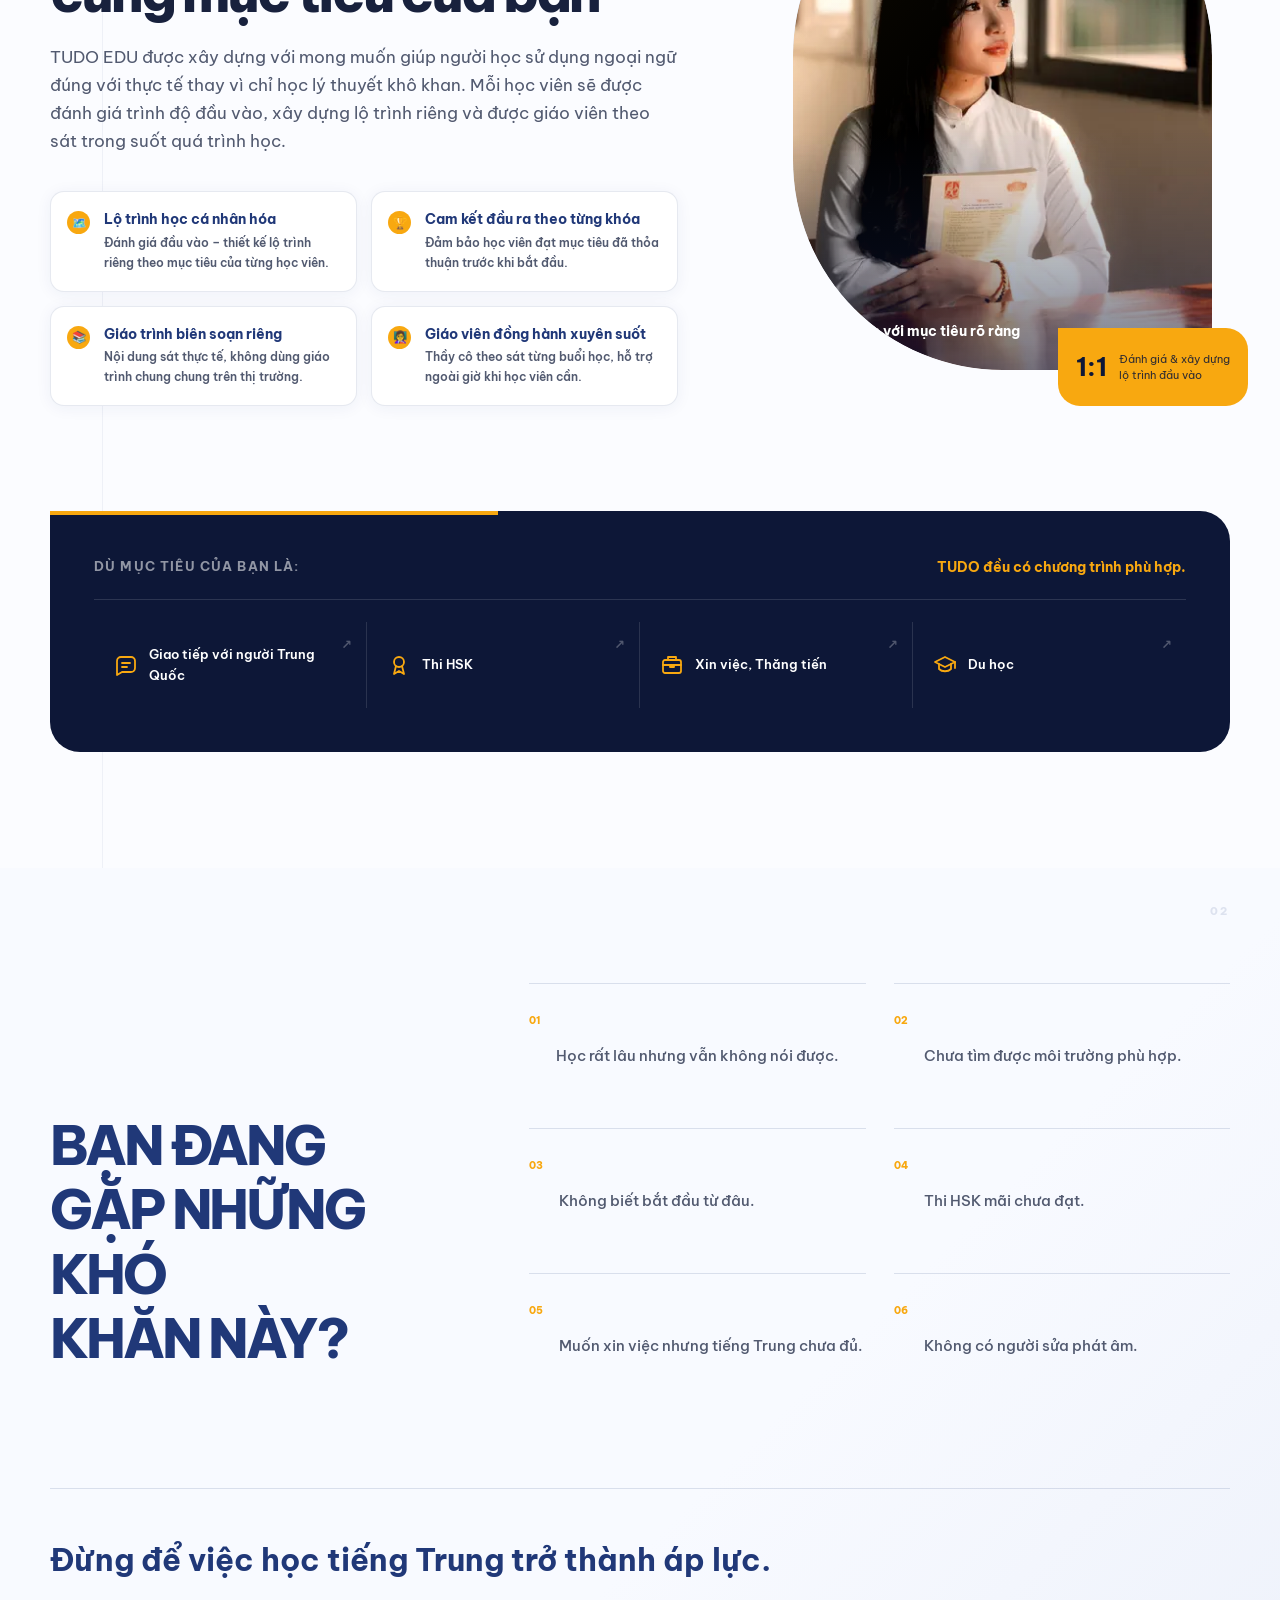
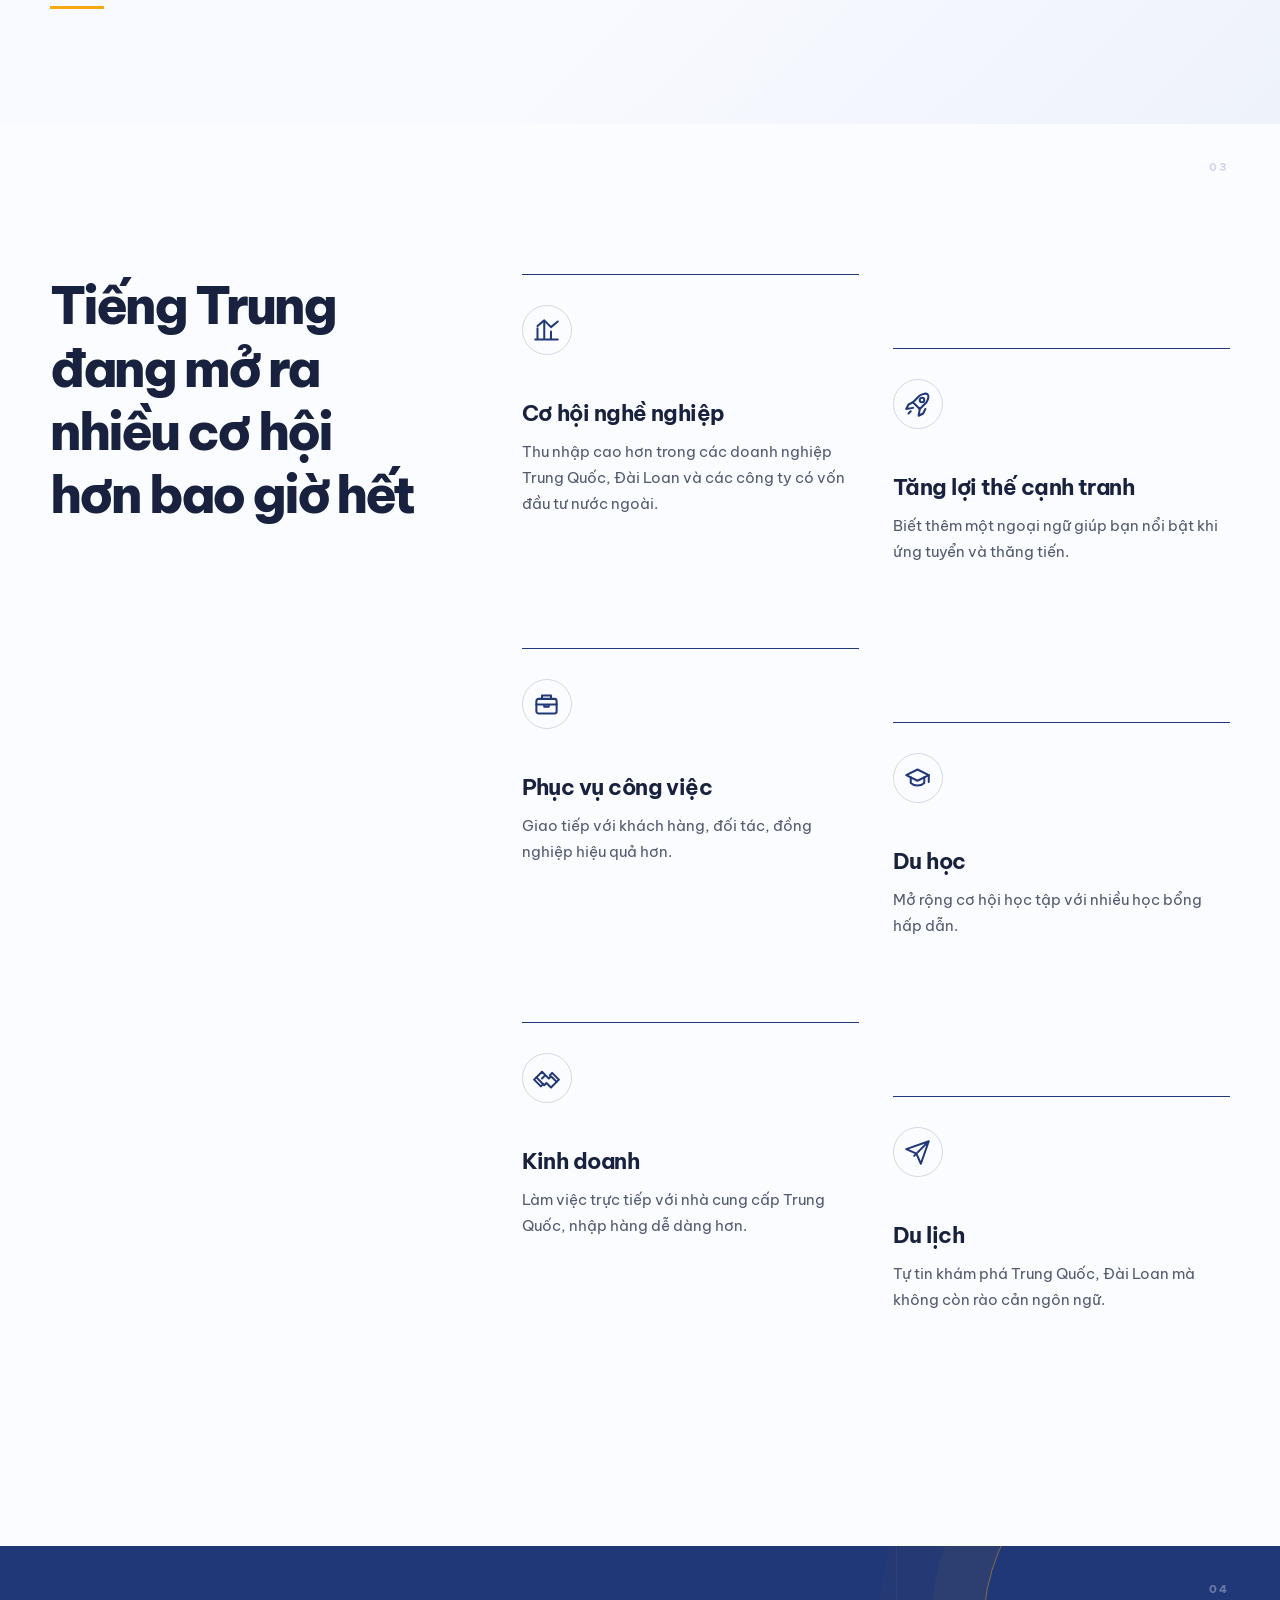
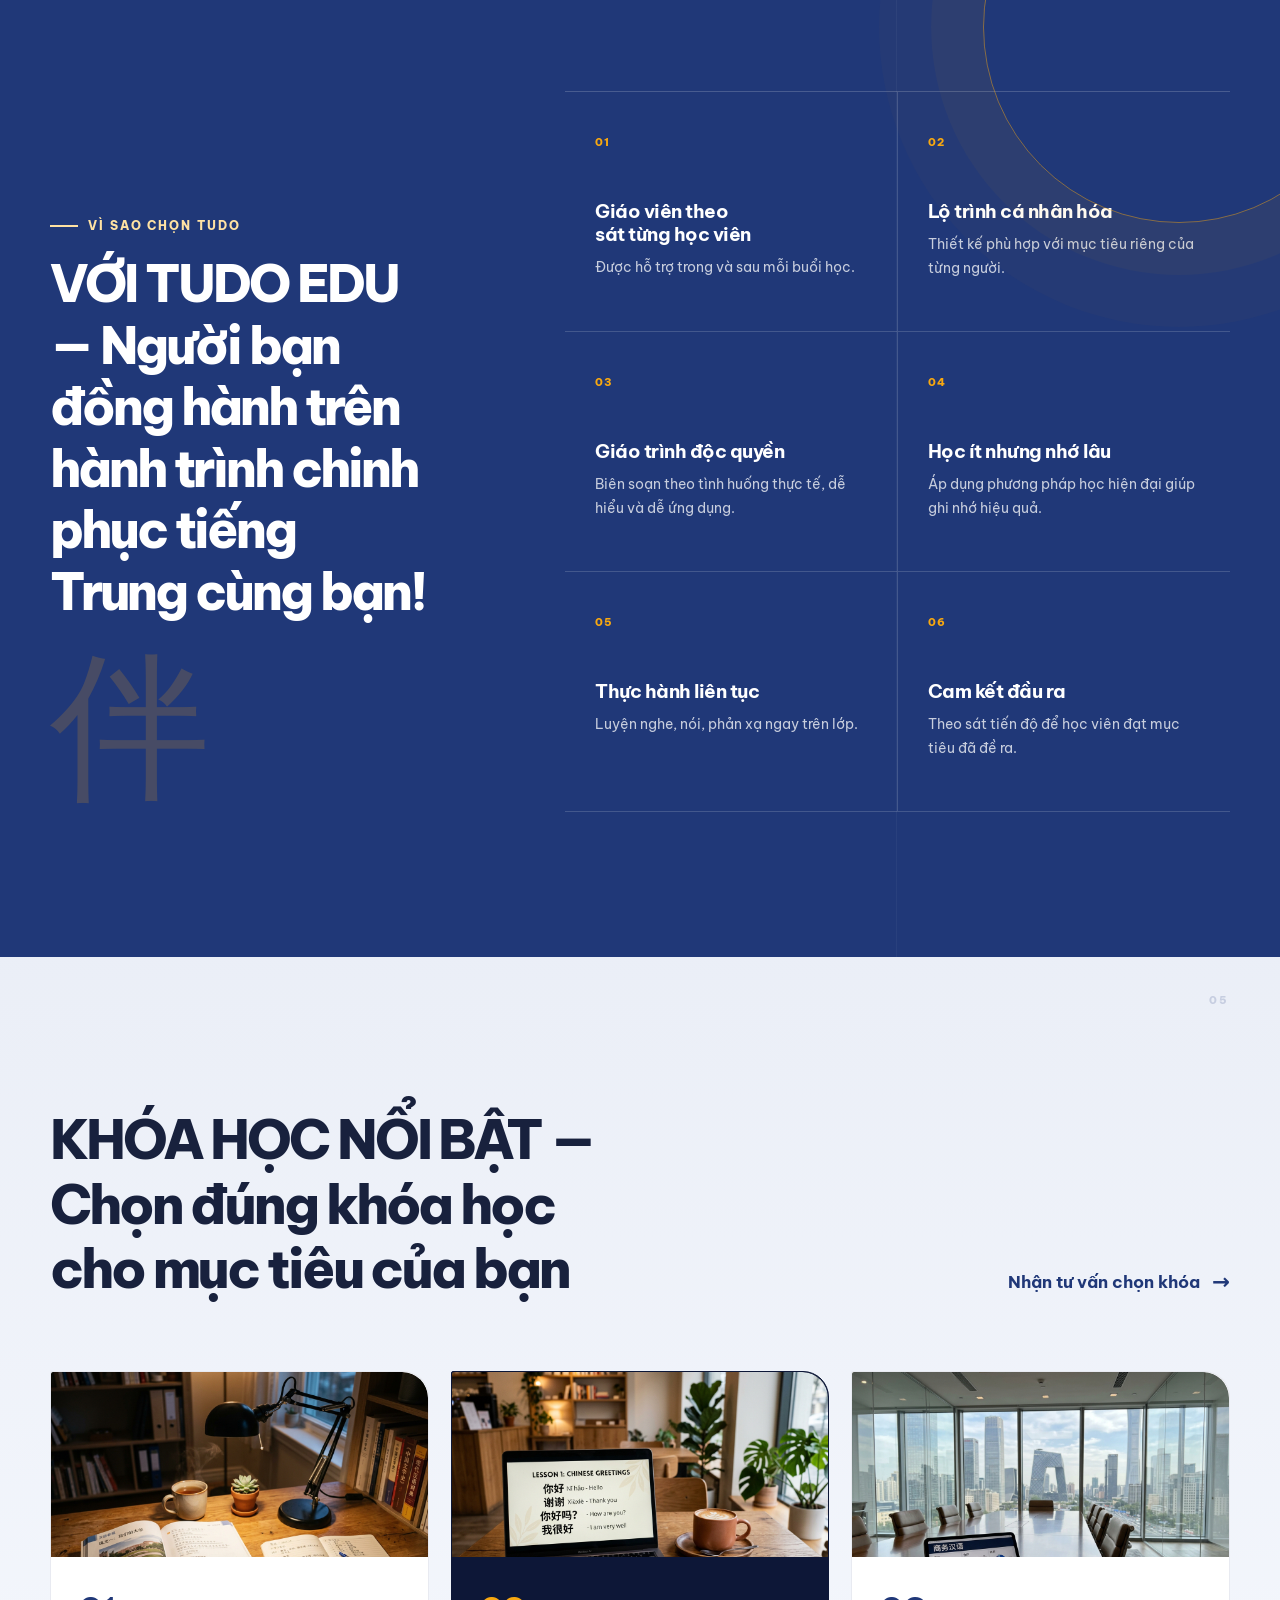
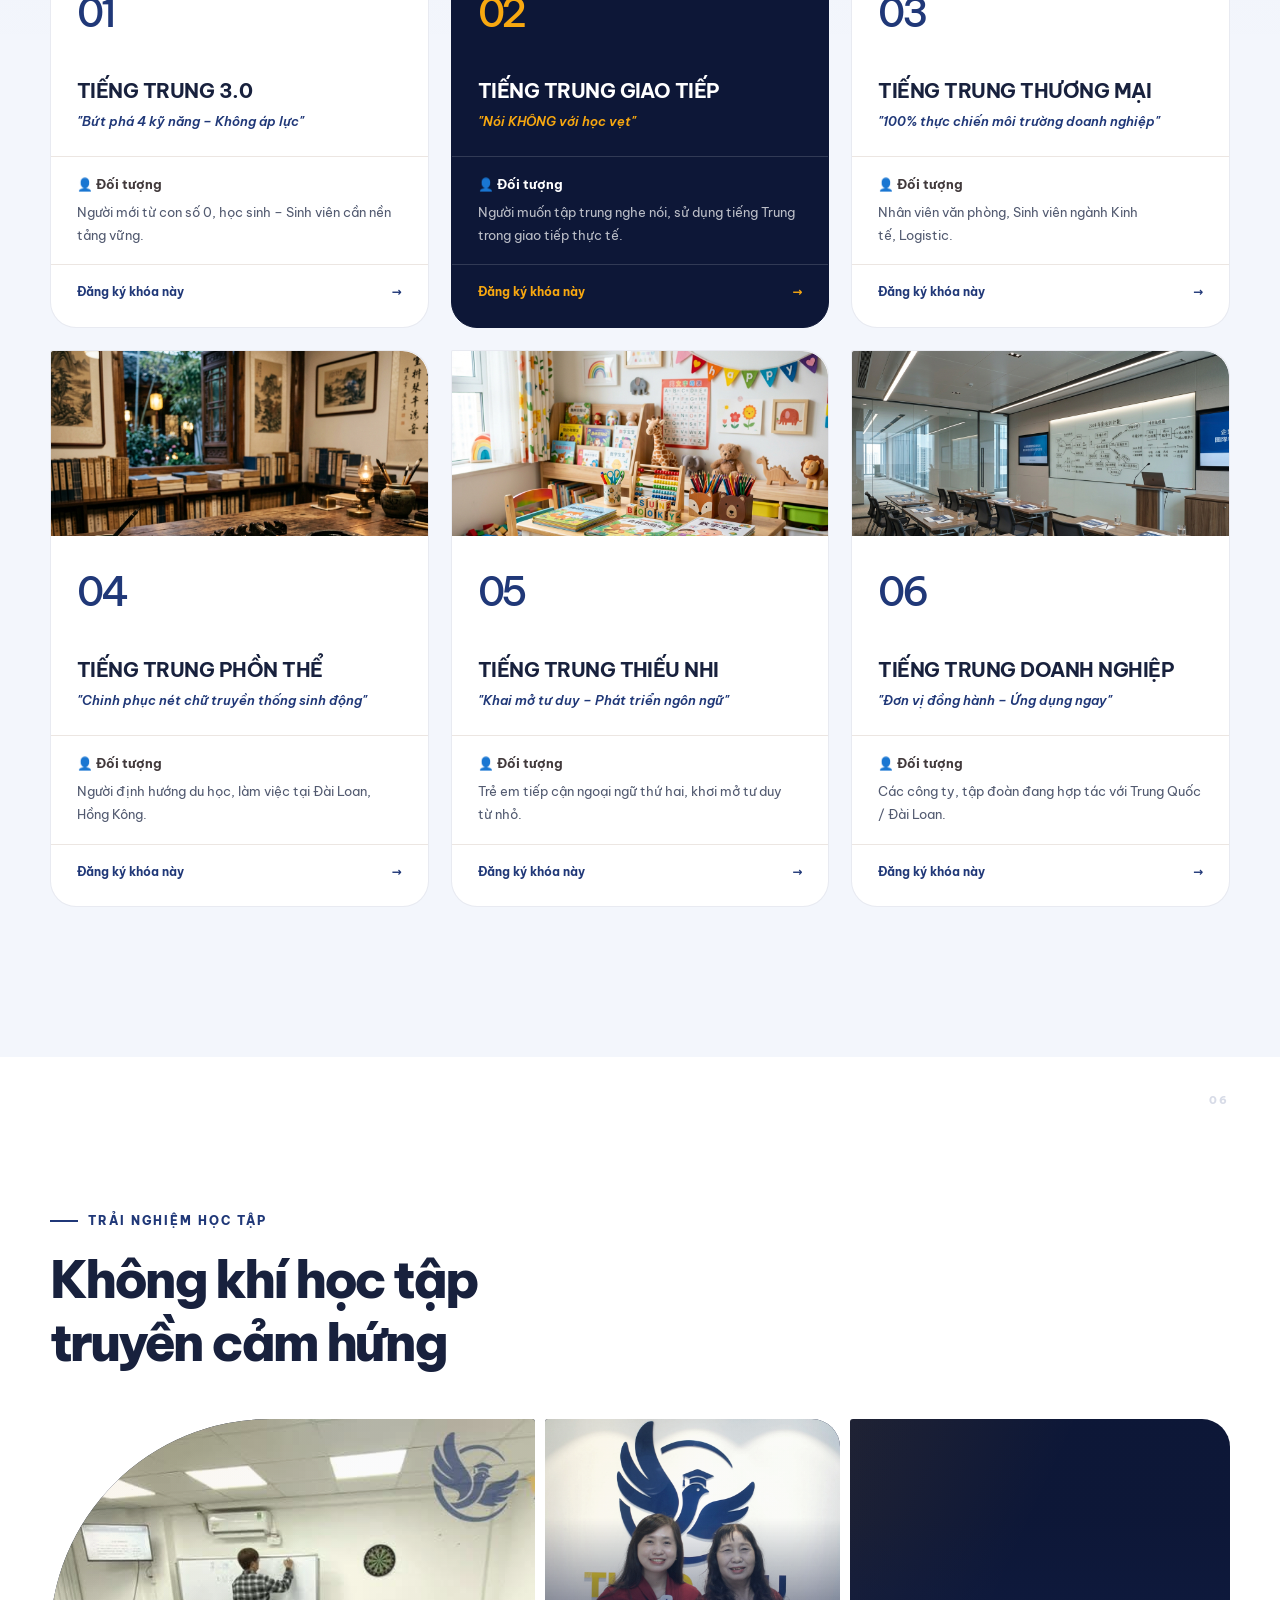
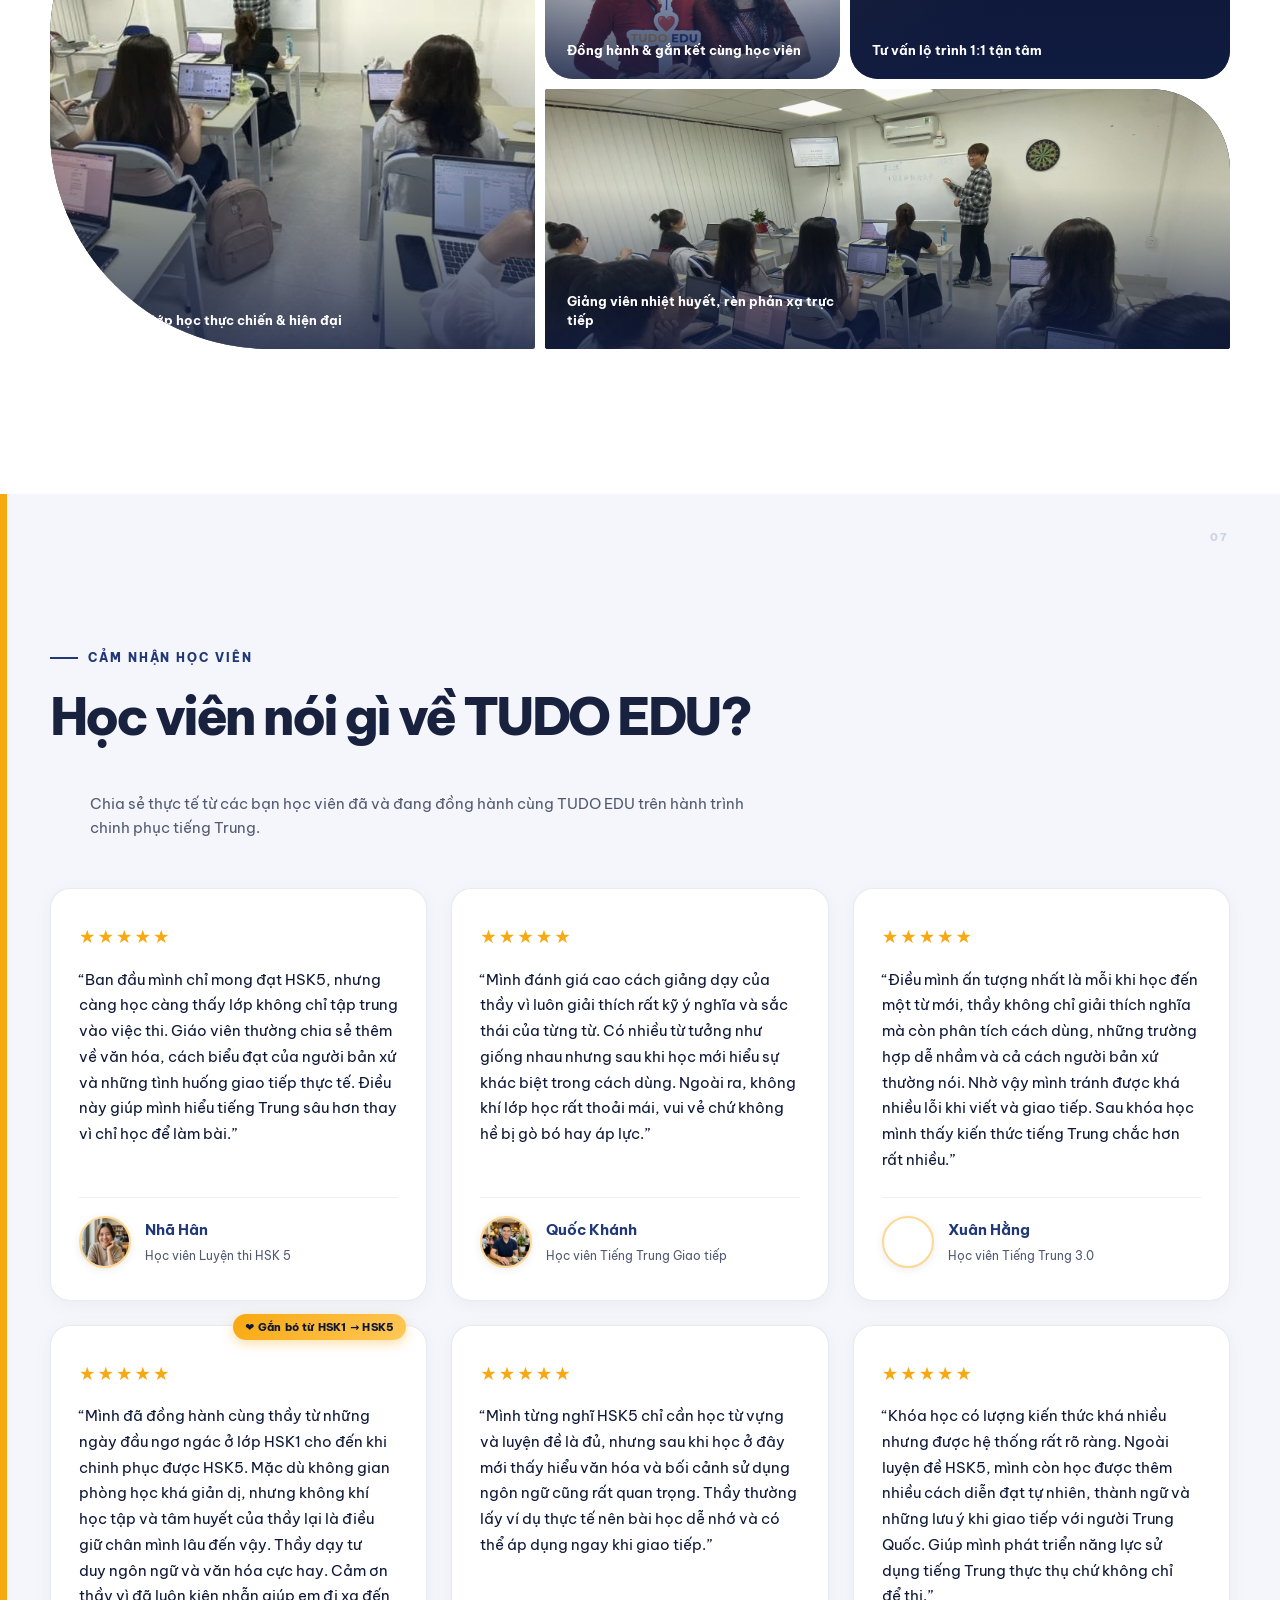
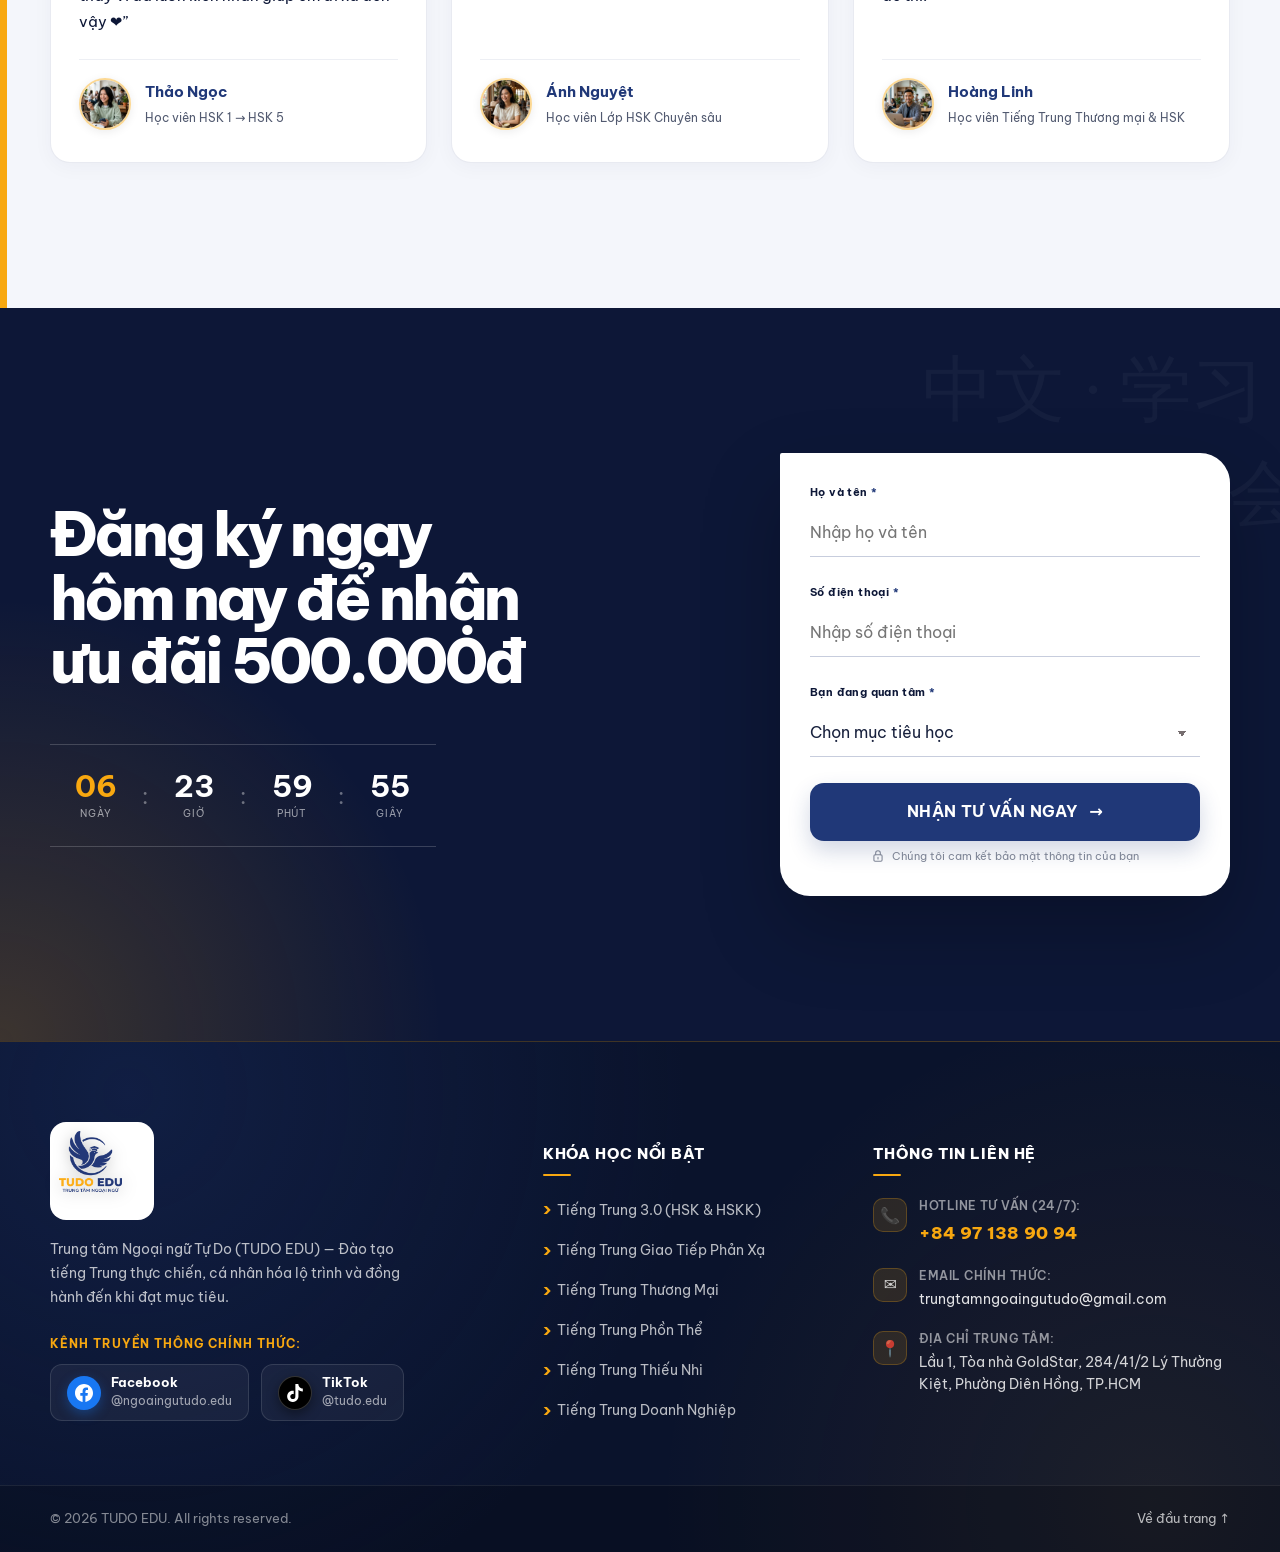
==== commit 09a69dfe: "Update hình ảnh" ====
--- a/index.html
+++ b/index.html
@@ -382,77 +382,121 @@
             <h2>Không khí học tập truyền cảm hứng</h2>
           </div>
         </div>
-        <div class="gallery-grid reveal">
+                <div class="gallery-grid reveal">
           <figure class="gallery-item gallery-main">
-            <picture class="photo-media">
-              <source type="image/webp"
-                      srcset="assets/images/gallery-classroom-800.webp 800w, assets/images/gallery-classroom-1400.webp 1400w"
-                      sizes="(max-width: 760px) calc(100vw - 24px), 520px">
-              <img src="assets/images/gallery-classroom.jpg"
-                   width="1800"
-                   height="1198"
-                   alt="Nhóm sinh viên châu Á trong một không gian lớp học sáng."
-                   loading="lazy"
-                   decoding="async">
-            </picture>
-            <figcaption class="gallery-caption"><strong>Cùng học trong môi trường tích cực</strong></figcaption>
+            <img src="assets/images/tudo-classroom-1.jpg"
+                 alt="Không gian lớp học thực tế tại TUDO EDU"
+                 loading="lazy"
+                 decoding="async">
+            <figcaption class="gallery-caption"><strong>Không gian lớp học thực chiến &amp; hiện đại</strong></figcaption>
           </figure>
           <figure class="gallery-item gallery-career">
-            <picture class="photo-media">
-              <source type="image/webp"
-                      srcset="assets/images/gallery-career-800.webp 800w, assets/images/gallery-career-1400.webp 1400w"
-                      sizes="(max-width: 760px) 50vw, 340px">
-              <img src="assets/images/gallery-career.jpg"
-                   width="1800"
-                   height="2700"
-                   alt="Hai chuyên viên châu Á trao đổi tài liệu trong văn phòng."
-                   loading="lazy"
-                   decoding="async">
-            </picture>
-            <figcaption class="gallery-caption"><strong>Ứng dụng cho công việc</strong></figcaption>
+            <img src="assets/images/tudo-checkin.jpg"
+                 alt="Học viên check-in tại trung tâm Ngoại ngữ Tự Do"
+                 loading="lazy"
+                 decoding="async">
+            <figcaption class="gallery-caption"><strong>Đồng hành &amp; gắn kết cùng học viên</strong></figcaption>
           </figure>
           <figure class="gallery-item gallery-collaboration">
-            <picture class="photo-media">
-              <source type="image/webp"
-                      srcset="assets/images/gallery-collaboration-800.webp 800w, assets/images/gallery-collaboration-1400.webp 1400w"
-                      sizes="(max-width: 760px) 50vw, 410px">
-              <img src="assets/images/gallery-collaboration.jpg"
-                   width="1800"
-                   height="2592"
-                   alt="Những người trẻ châu Á cùng trao đổi và ghi chép."
-                   loading="lazy"
-                   decoding="async">
-            </picture>
-            <figcaption class="gallery-caption"><strong>Rèn phản xạ qua trao đổi</strong></figcaption>
+            <img src="assets/images/tudo-consultation.jpg"
+                 alt="Buổi tư vấn lộ trình học 1:1 cùng chuyên viên TUDO EDU"
+                 loading="lazy"
+                 decoding="async">
+            <figcaption class="gallery-caption"><strong>Tư vấn lộ trình 1:1 tận tâm</strong></figcaption>
           </figure>
           <figure class="gallery-item gallery-wide">
-            <picture class="photo-media">
-              <source type="image/webp"
-                      srcset="assets/images/gallery-online-study-800.webp 800w, assets/images/gallery-online-study-1400.webp 1400w"
-                      sizes="(max-width: 760px) calc(100vw - 24px), 760px">
-              <img src="assets/images/gallery-online-study.jpg"
-                   width="1800"
-                   height="1200"
-                   alt="Hai sinh viên châu Á cùng học tập trên máy tính."
-                   loading="lazy"
-                   decoding="async">
-            </picture>
-            <figcaption class="gallery-caption"><strong>Linh hoạt học tập cùng công nghệ</strong></figcaption>
+            <img src="assets/images/tudo-teaching.jpg"
+                 alt="Giảng viên TUDO EDU trực tiếp hướng dẫn trên lớp"
+                 loading="lazy"
+                 decoding="async">
+            <figcaption class="gallery-caption"><strong>Giảng viên nhiệt huyết, rèn phản xạ trực tiếp</strong></figcaption>
           </figure>
         </div>
       </div>
     </section>
 
-    <section class="section feedback-section signature-section" data-chapter="07">
+        <section class="section feedback-section signature-section" id="cam-nhan" data-chapter="07">
       <div class="container">
         <div class="section-heading centered reveal">
-          <h2>Feedback từ học viên</h2>
-        </div>
-        <div class="feedback-grid" role="region" aria-label="Feedback học viên, vuốt hoặc dùng phím mũi tên để xem thêm" tabindex="0">
-          <article class="feedback-placeholder video-placeholder reveal"><div class="play-button" aria-hidden="true">▶</div><div><strong>Feedback video học viên</strong><small>VIDEO THẬT SẼ CẬP NHẬT SAU</small></div></article>
-          <article class="feedback-placeholder reveal"><svg class="icon icon-xl"><use href="#icon-message"></use></svg><div><strong>Ảnh feedback học viên</strong><small>ẢNH THẬT SẼ CẬP NHẬT SAU</small></div></article>
-          <article class="feedback-placeholder certificate-placeholder reveal"><svg class="icon icon-xl"><use href="#icon-award"></use></svg><div><strong>Ảnh chứng chỉ HSK học viên</strong><small>ẢNH THẬT SẼ CẬP NHẬT SAU</small></div></article>
-          <article class="feedback-placeholder work-placeholder reveal"><svg class="icon icon-xl"><use href="#icon-briefcase"></use></svg><div><strong>Ảnh học viên nhận việc</strong><small>ẢNH &amp; CAPTION SẼ CẬP NHẬT SAU</small></div></article>
+          <span class="section-kicker">Cảm nhận học viên</span>
+          <h2>Học viên nói gì về TUDO EDU?</h2>
+          <p class="section-subtitle">Chia sẻ thực tế từ các bạn học viên đã và đang đồng hành cùng TUDO EDU trên hành trình chinh phục tiếng Trung.</p>
+        </div>
+        <div class="feedback-grid-v2 reveal" role="region" aria-label="Feedback học viên, vuốt hoặc dùng phím mũi tên để xem thêm" tabindex="0">
+          
+          <article class="feedback-card">
+            <div class="feedback-stars" aria-label="5 trên 5 sao">★★★★★</div>
+            <p class="feedback-quote">“Ban đầu mình chỉ mong đạt HSK5, nhưng càng học càng thấy lớp không chỉ tập trung vào việc thi. Giáo viên thường chia sẻ thêm về văn hóa, cách biểu đạt của người bản xứ và những tình huống giao tiếp thực tế. Điều này giúp mình hiểu tiếng Trung sâu hơn thay vì chỉ học để làm bài.”</p>
+            <div class="feedback-author">
+              <img src="assets/images/avatar_nha_han.jpg" alt="Học viên Nhã Hân" class="author-avatar" loading="lazy" decoding="async">
+              <div class="author-info">
+                <strong>Nhã Hân</strong>
+                <span>Học viên Luyện thi HSK 5</span>
+              </div>
+            </div>
+          </article>
+
+          <article class="feedback-card">
+            <div class="feedback-stars" aria-label="5 trên 5 sao">★★★★★</div>
+            <p class="feedback-quote">“Mình đánh giá cao cách giảng dạy của thầy vì luôn giải thích rất kỹ ý nghĩa và sắc thái của từng từ. Có nhiều từ tưởng như giống nhau nhưng sau khi học mới hiểu sự khác biệt trong cách dùng. Ngoài ra, không khí lớp học rất thoải mái, vui vẻ chứ không hề bị gò bó hay áp lực.”</p>
+            <div class="feedback-author">
+              <img src="assets/images/avatar_quoc_khanh.jpg" alt="Học viên Quốc Khánh" class="author-avatar" loading="lazy" decoding="async">
+              <div class="author-info">
+                <strong>Quốc Khánh</strong>
+                <span>Học viên Tiếng Trung Giao tiếp</span>
+              </div>
+            </div>
+          </article>
+
+          <article class="feedback-card">
+            <div class="feedback-stars" aria-label="5 trên 5 sao">★★★★★</div>
+            <p class="feedback-quote">“Điều mình ấn tượng nhất là mỗi khi học đến một từ mới, thầy không chỉ giải thích nghĩa mà còn phân tích cách dùng, những trường hợp dễ nhầm và cả cách người bản xứ thường nói. Nhờ vậy mình tránh được khá nhiều lỗi khi viết và giao tiếp. Sau khóa học mình thấy kiến thức tiếng Trung chắc hơn rất nhiều.”</p>
+            <div class="feedback-author">
+              <img src="assets/images/avatar_xuan_hang.jpg" alt="Học viên Xuân Hằng" class="author-avatar" loading="lazy" decoding="async">
+              <div class="author-info">
+                <strong>Xuân Hằng</strong>
+                <span>Học viên Tiếng Trung 3.0</span>
+              </div>
+            </div>
+          </article>
+
+          <article class="feedback-card highlight-card">
+            <div class="card-featured-badge">❤️ Gắn bó từ HSK1 → HSK5</div>
+            <div class="feedback-stars" aria-label="5 trên 5 sao">★★★★★</div>
+            <p class="feedback-quote">“Mình đã đồng hành cùng thầy từ những ngày đầu ngơ ngác ở lớp HSK1 cho đến khi chinh phục được HSK5. Mặc dù không gian phòng học khá giản dị, nhưng không khí học tập và tâm huyết của thầy lại là điều giữ chân mình lâu đến vậy. Thầy dạy tư duy ngôn ngữ và văn hóa cực hay. Cảm ơn thầy vì đã luôn kiên nhẫn giúp em đi xa đến vậy ❤️”</p>
+            <div class="feedback-author">
+              <img src="assets/images/avatar_thao_ngoc.jpg" alt="Học viên Thảo Ngọc" class="author-avatar" loading="lazy" decoding="async">
+              <div class="author-info">
+                <strong>Thảo Ngọc</strong>
+                <span>Học viên HSK 1 → HSK 5</span>
+              </div>
+            </div>
+          </article>
+
+          <article class="feedback-card">
+            <div class="feedback-stars" aria-label="5 trên 5 sao">★★★★★</div>
+            <p class="feedback-quote">“Mình từng nghĩ HSK5 chỉ cần học từ vựng và luyện đề là đủ, nhưng sau khi học ở đây mới thấy hiểu văn hóa và bối cảnh sử dụng ngôn ngữ cũng rất quan trọng. Thầy thường lấy ví dụ thực tế nên bài học dễ nhớ và có thể áp dụng ngay khi giao tiếp.”</p>
+            <div class="feedback-author">
+              <img src="assets/images/avatar_anh_nguyet.jpg" alt="Học viên Ánh Nguyệt" class="author-avatar" loading="lazy" decoding="async">
+              <div class="author-info">
+                <strong>Ánh Nguyệt</strong>
+                <span>Học viên Lớp HSK Chuyên sâu</span>
+              </div>
+            </div>
+          </article>
+
+          <article class="feedback-card">
+            <div class="feedback-stars" aria-label="5 trên 5 sao">★★★★★</div>
+            <p class="feedback-quote">“Khóa học có lượng kiến thức khá nhiều nhưng được hệ thống rất rõ ràng. Ngoài luyện đề HSK5, mình còn học được thêm nhiều cách diễn đạt tự nhiên, thành ngữ và những lưu ý khi giao tiếp với người Trung Quốc. Giúp mình phát triển năng lực sử dụng tiếng Trung thực thụ chứ không chỉ để thi.”</p>
+            <div class="feedback-author">
+              <img src="assets/images/avatar_hoang_linh.jpg" alt="Học viên Hoàng Linh" class="author-avatar" loading="lazy" decoding="async">
+              <div class="author-info">
+                <strong>Hoàng Linh</strong>
+                <span>Học viên Tiếng Trung Thương mại &amp; HSK</span>
+              </div>
+            </div>
+          </article>
+
         </div>
         <p class="swipe-hint" aria-hidden="true">Vuốt để xem thêm <span>→</span></p>
       </div>
--- a/styles.css
+++ b/styles.css
@@ -3223,3 +3223,162 @@
     padding: 2px 6px;
   }
 }
+
+/* Real gallery photos sizing & framing */
+.gallery-item img {
+  position: absolute;
+  inset: 0;
+  width: 100%;
+  height: 100%;
+  object-fit: cover;
+}
+
+.gallery-main img {
+  object-position: 50% 40%;
+}
+
+.gallery-career img {
+  object-position: 50% 15% !important;
+}
+
+.gallery-collaboration img {
+  object-position: 50% 25% !important;
+}
+
+.gallery-wide img {
+  object-position: 50% 35% !important;
+}
+
+/* =====================================================================
+   AUTHENTIC STUDENT TESTIMONIALS (FEEDBACK V2) — 2026-08-21
+   ===================================================================== */
+
+.section-subtitle {
+  font-size: .95rem;
+  color: var(--body);
+  max-width: 680px;
+  margin: 10px auto 0;
+  line-height: 1.6;
+}
+
+.feedback-grid-v2 {
+  display: grid;
+  grid-template-columns: repeat(3, 1fr);
+  gap: 24px;
+  margin-top: 48px;
+}
+
+.feedback-card {
+  position: relative;
+  display: flex;
+  flex-direction: column;
+  padding: 32px 28px;
+  border-radius: 20px;
+  background: white;
+  border: 1px solid rgba(32, 56, 120, .1);
+  box-shadow: 0 4px 20px rgba(16, 28, 66, .04);
+  transition: transform .3s cubic-bezier(.2,.75,.25,1), box-shadow .3s ease, border-color .3s ease;
+}
+
+.feedback-card:hover {
+  transform: translateY(-5px);
+  border-color: var(--orange);
+  box-shadow: 0 12px 32px rgba(248, 168, 16, .12);
+}
+
+.card-featured-badge {
+  position: absolute;
+  top: -12px;
+  right: 20px;
+  padding: 4px 12px;
+  border-radius: 99px;
+  font-size: .68rem;
+  font-weight: 800;
+  color: var(--navy-950);
+  background: linear-gradient(135deg, var(--orange), #ffc857);
+  box-shadow: 0 4px 12px rgba(248, 168, 16, .35);
+  letter-spacing: .02em;
+}
+
+.feedback-stars {
+  font-size: 1.15rem;
+  color: var(--orange);
+  letter-spacing: 2px;
+  margin-bottom: 14px;
+}
+
+.feedback-quote {
+  font-size: .92rem;
+  line-height: 1.75;
+  color: var(--navy-950);
+  margin-bottom: 24px;
+  flex-grow: 1;
+}
+
+.feedback-author {
+  display: flex;
+  align-items: center;
+  gap: 14px;
+  padding-top: 18px;
+  border-top: 1px solid rgba(32, 56, 120, .08);
+}
+
+.author-avatar {
+  width: 52px;
+  height: 52px;
+  border-radius: 50%;
+  object-fit: cover;
+  flex-shrink: 0;
+  border: 2px solid rgba(248, 168, 16, .45);
+  box-shadow: 0 2px 10px rgba(0, 0, 0, .08);
+}
+
+.author-info {
+  display: flex;
+  flex-direction: column;
+  gap: 2px;
+}
+
+.author-info strong {
+  font-size: .95rem;
+  font-weight: 700;
+  color: var(--navy-800);
+}
+
+.author-info span {
+  font-size: .78rem;
+  color: var(--body);
+}
+
+/* Tablet Layout */
+@media (max-width: 1024px) {
+  .feedback-grid-v2 {
+    grid-template-columns: repeat(2, 1fr);
+    gap: 18px;
+  }
+}
+
+/* Mobile Scroll Layout */
+@media (max-width: 760px) {
+  .feedback-grid-v2 {
+    display: flex !important;
+    gap: 14px !important;
+    margin-right: -15px;
+    padding: 10px 15px 24px 0;
+    overflow-x: auto;
+    scroll-snap-type: x mandatory;
+    margin-top: 30px;
+  }
+
+  .feedback-card {
+    flex: 0 0 84vw !important;
+    min-height: auto;
+    scroll-snap-align: start;
+    padding: 24px 20px;
+  }
+
+  .feedback-quote {
+    font-size: .88rem;
+    line-height: 1.65;
+  }
+}
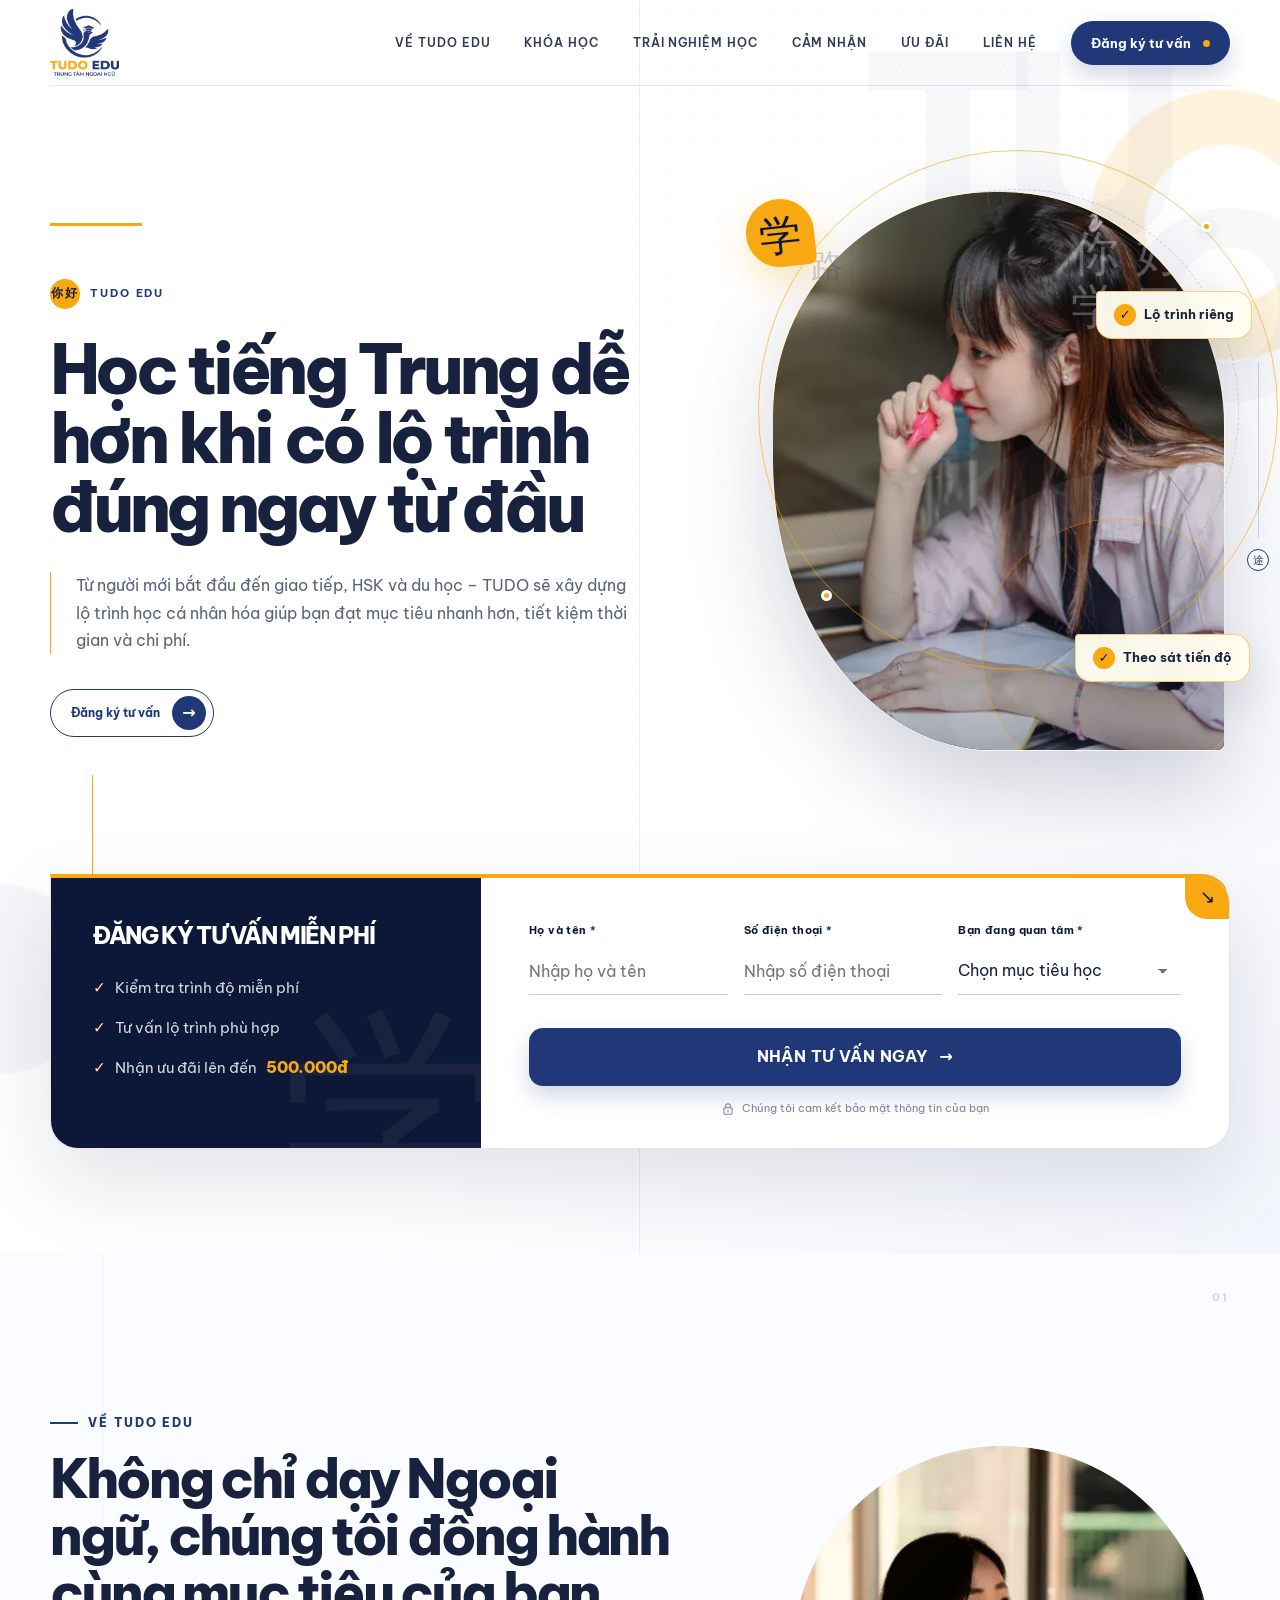
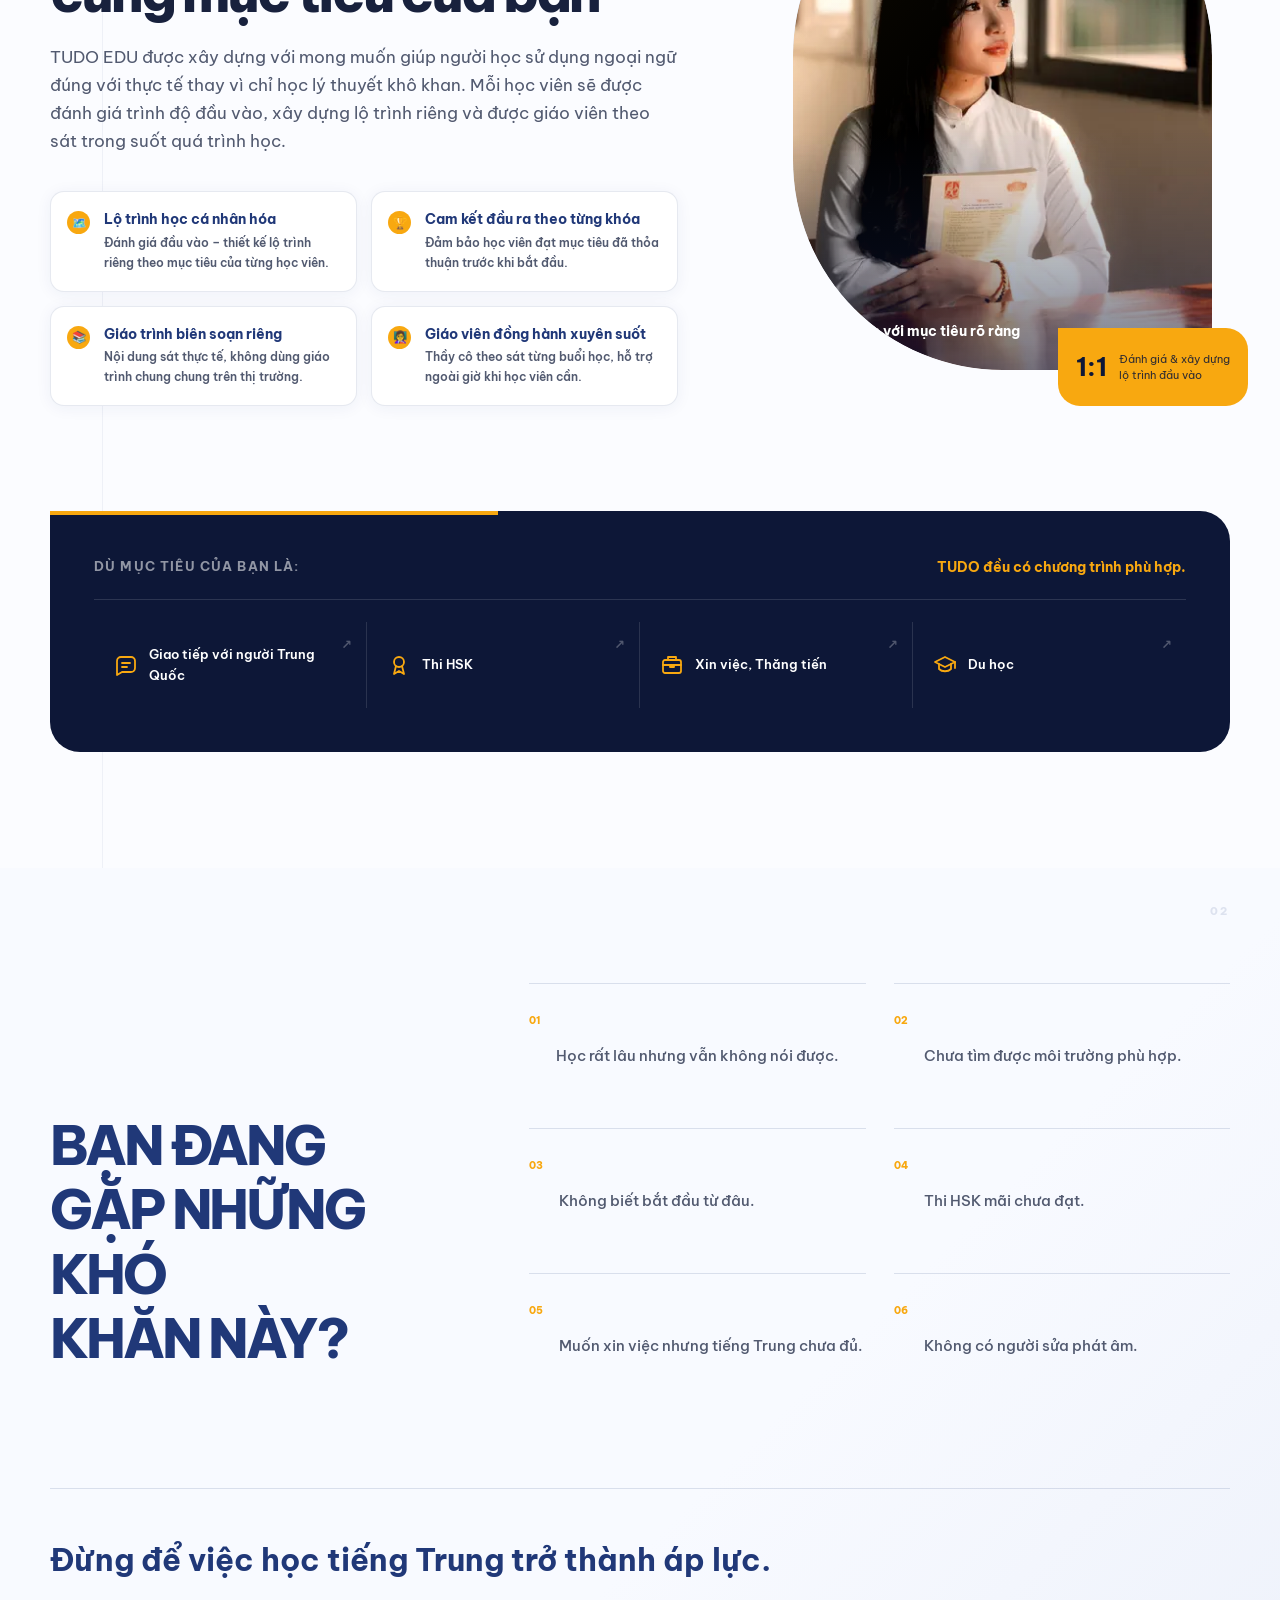
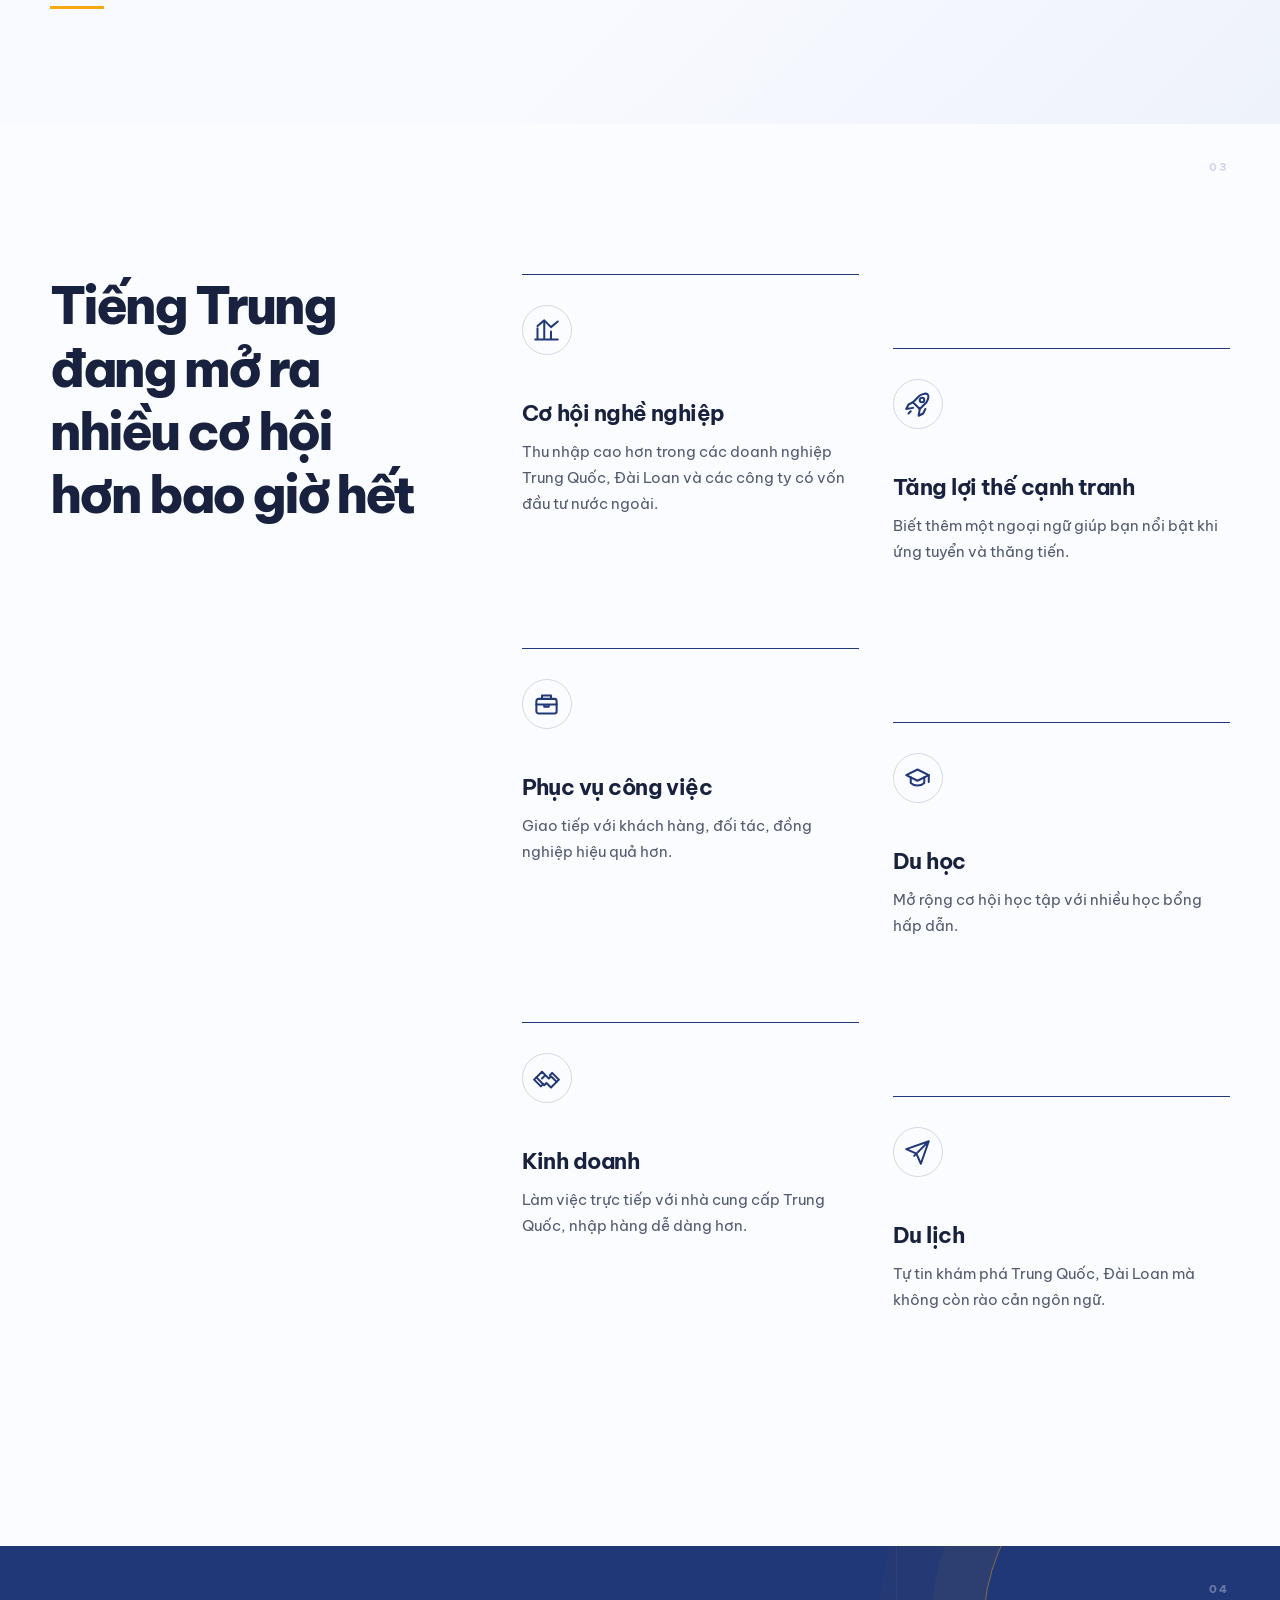
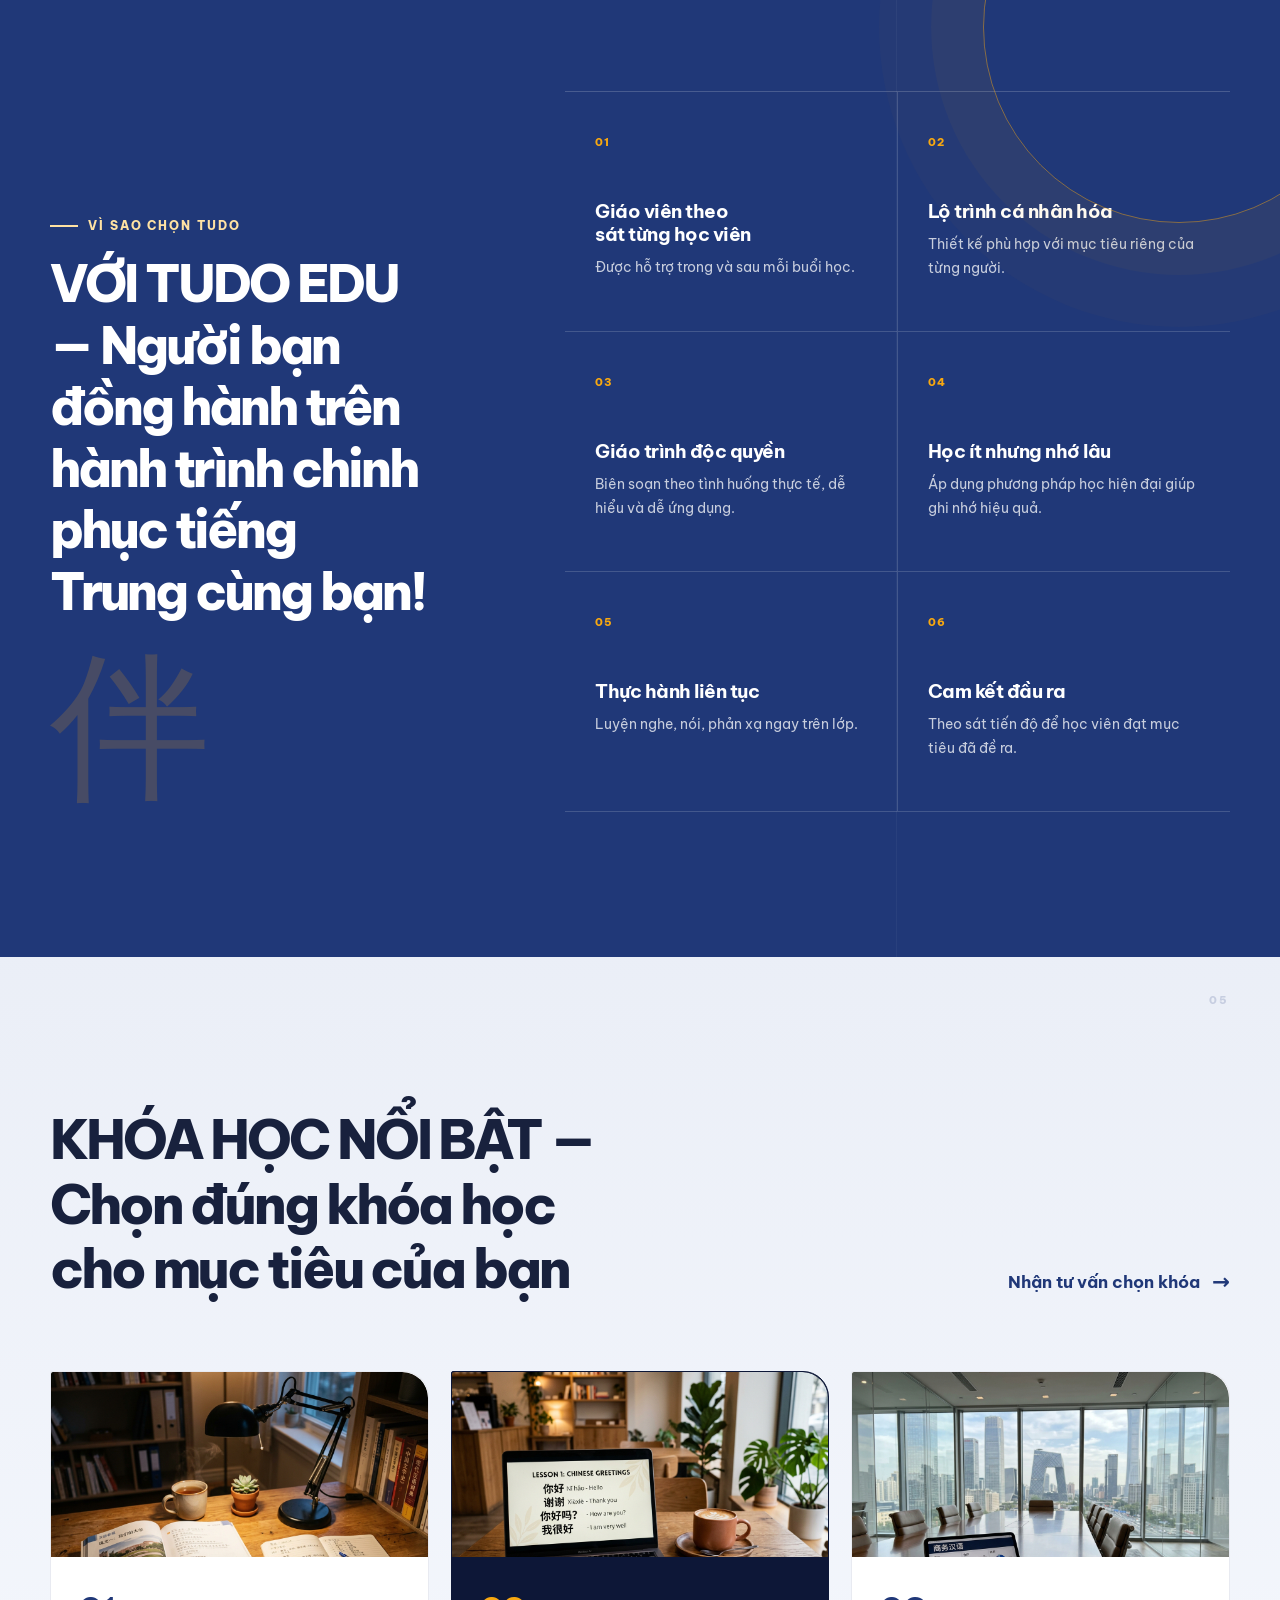
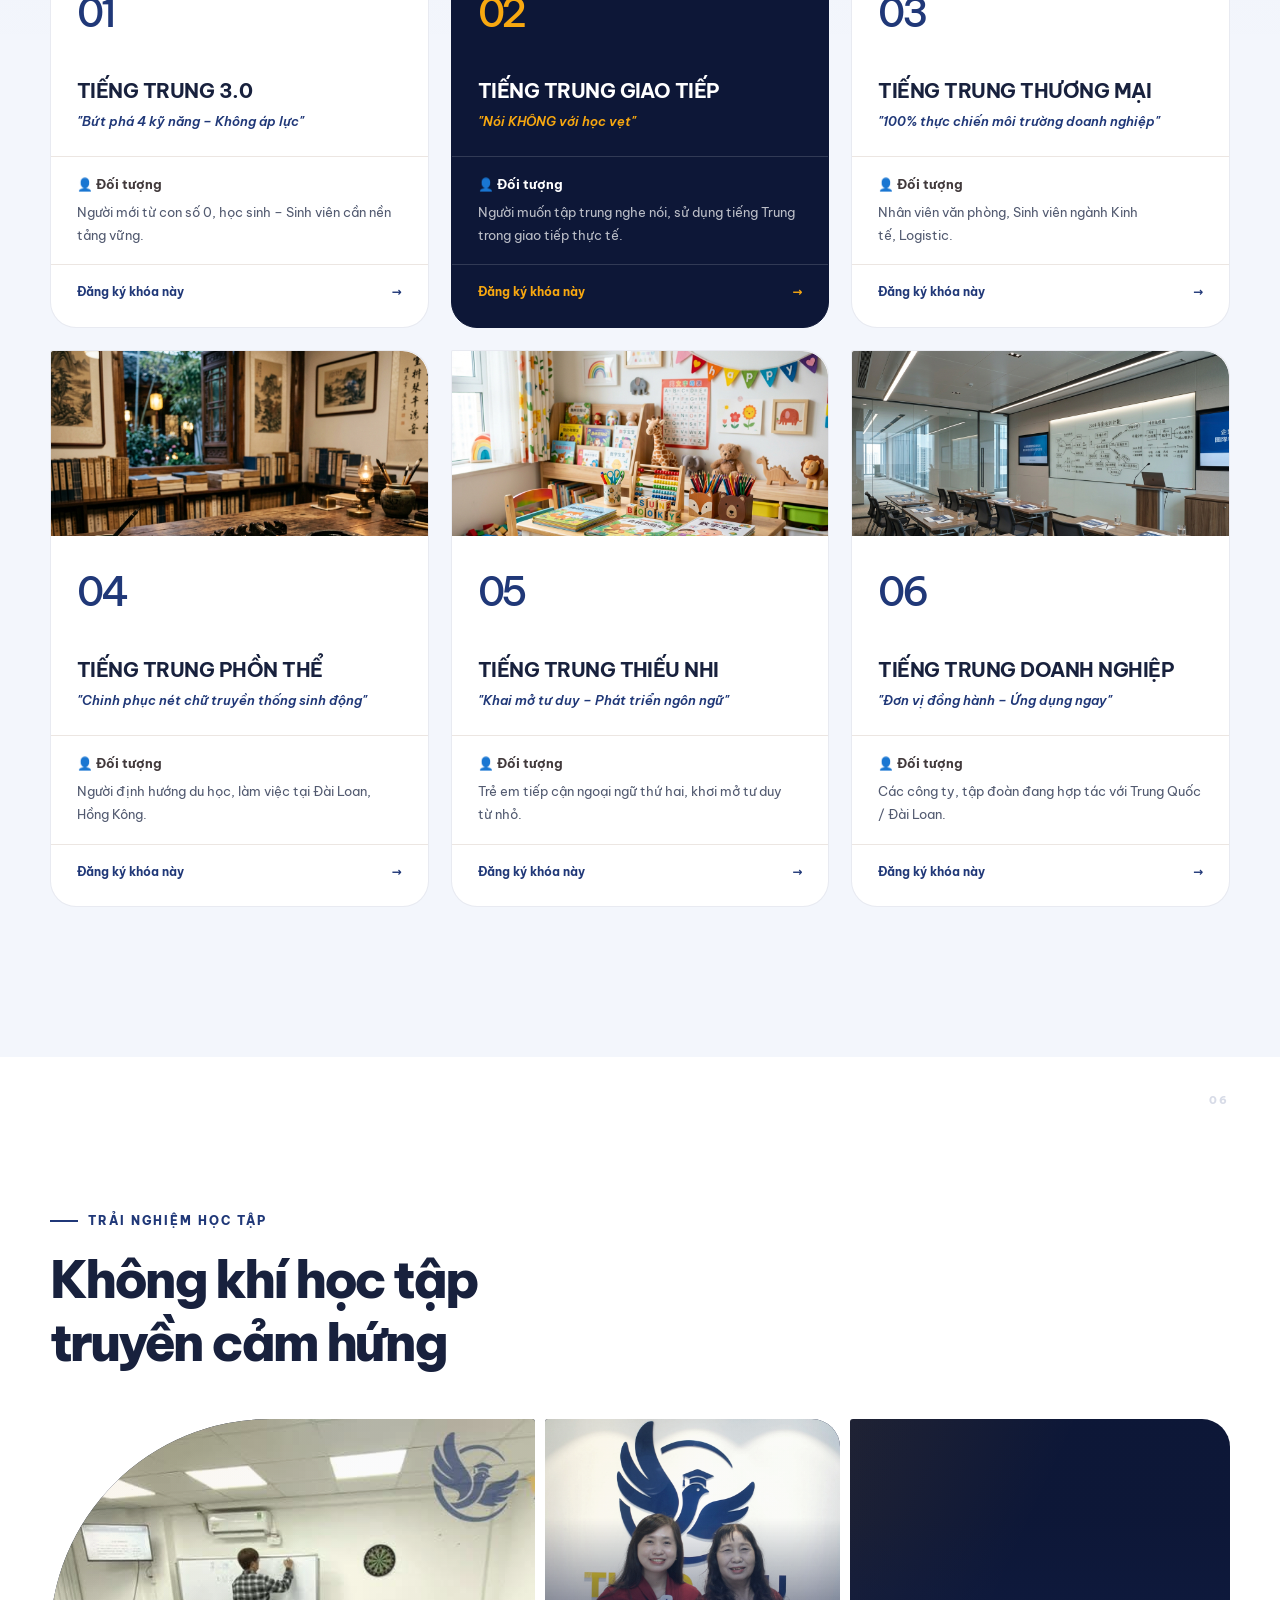
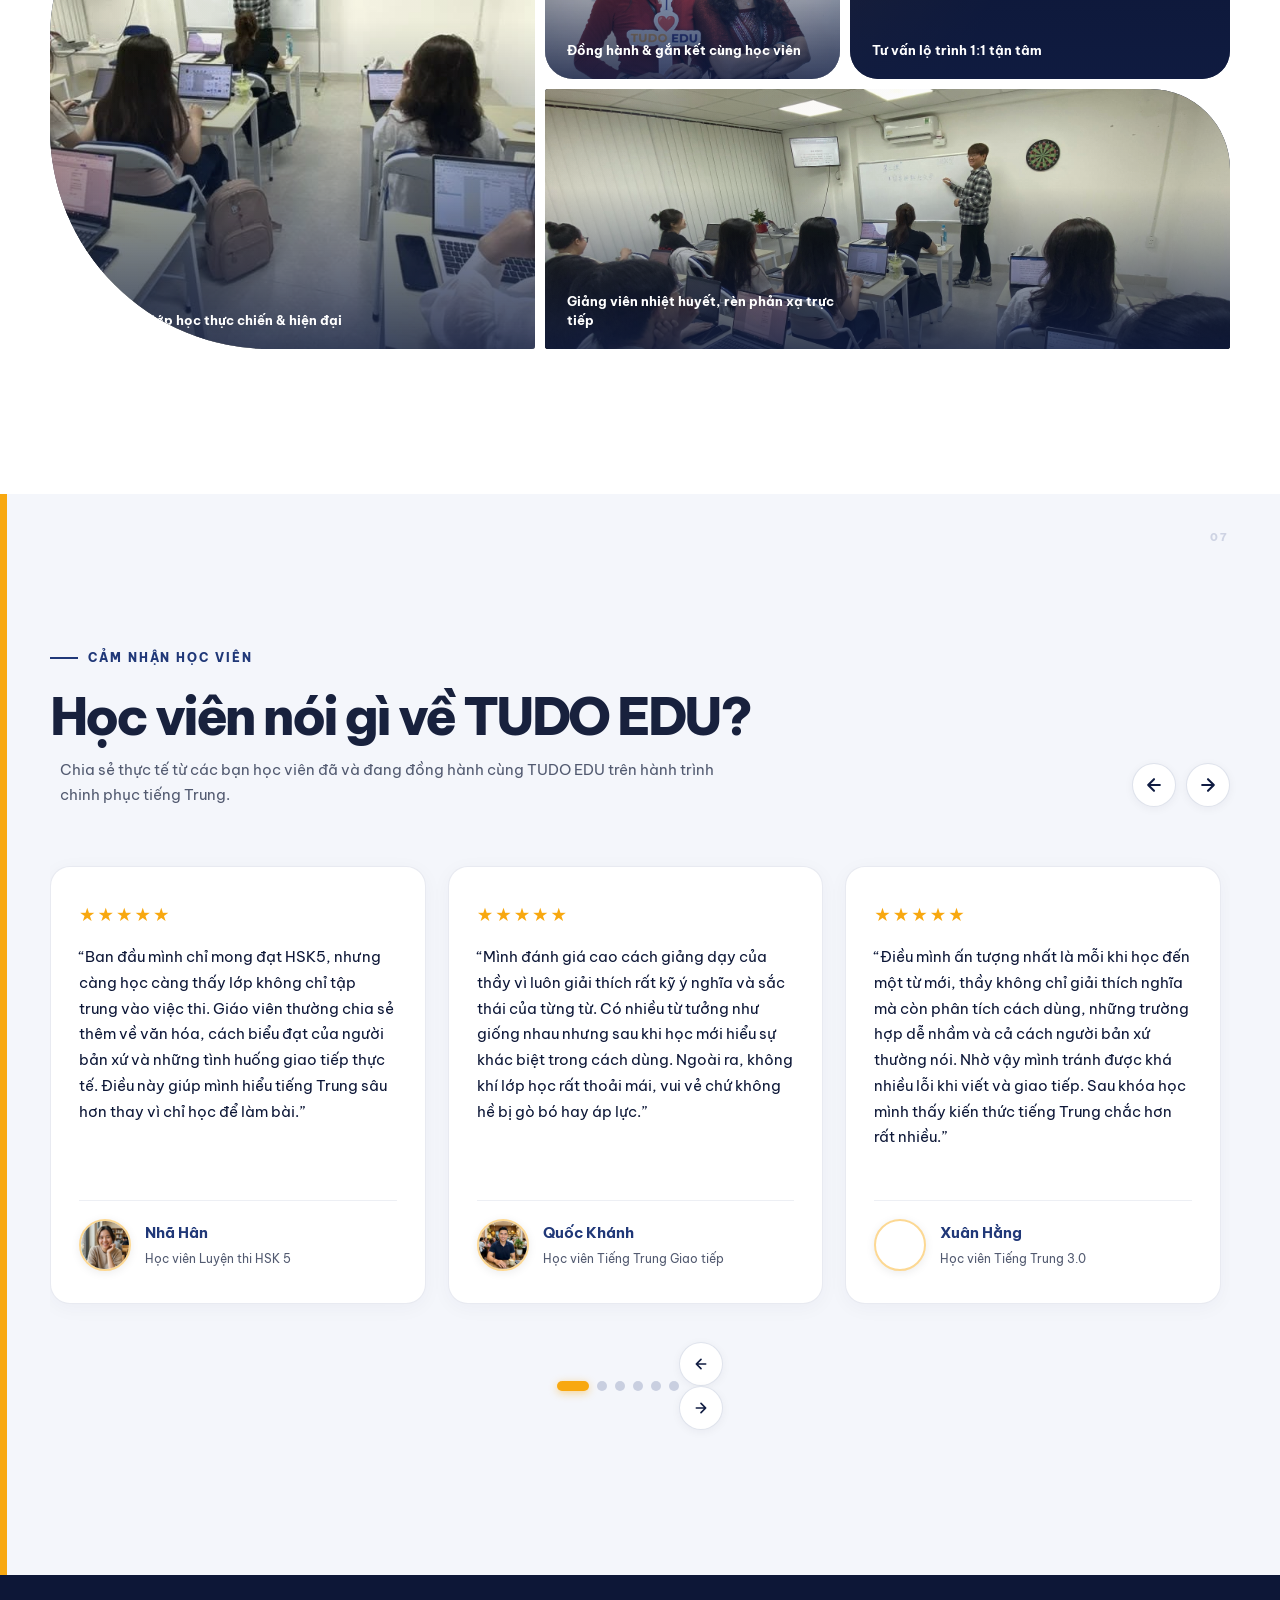
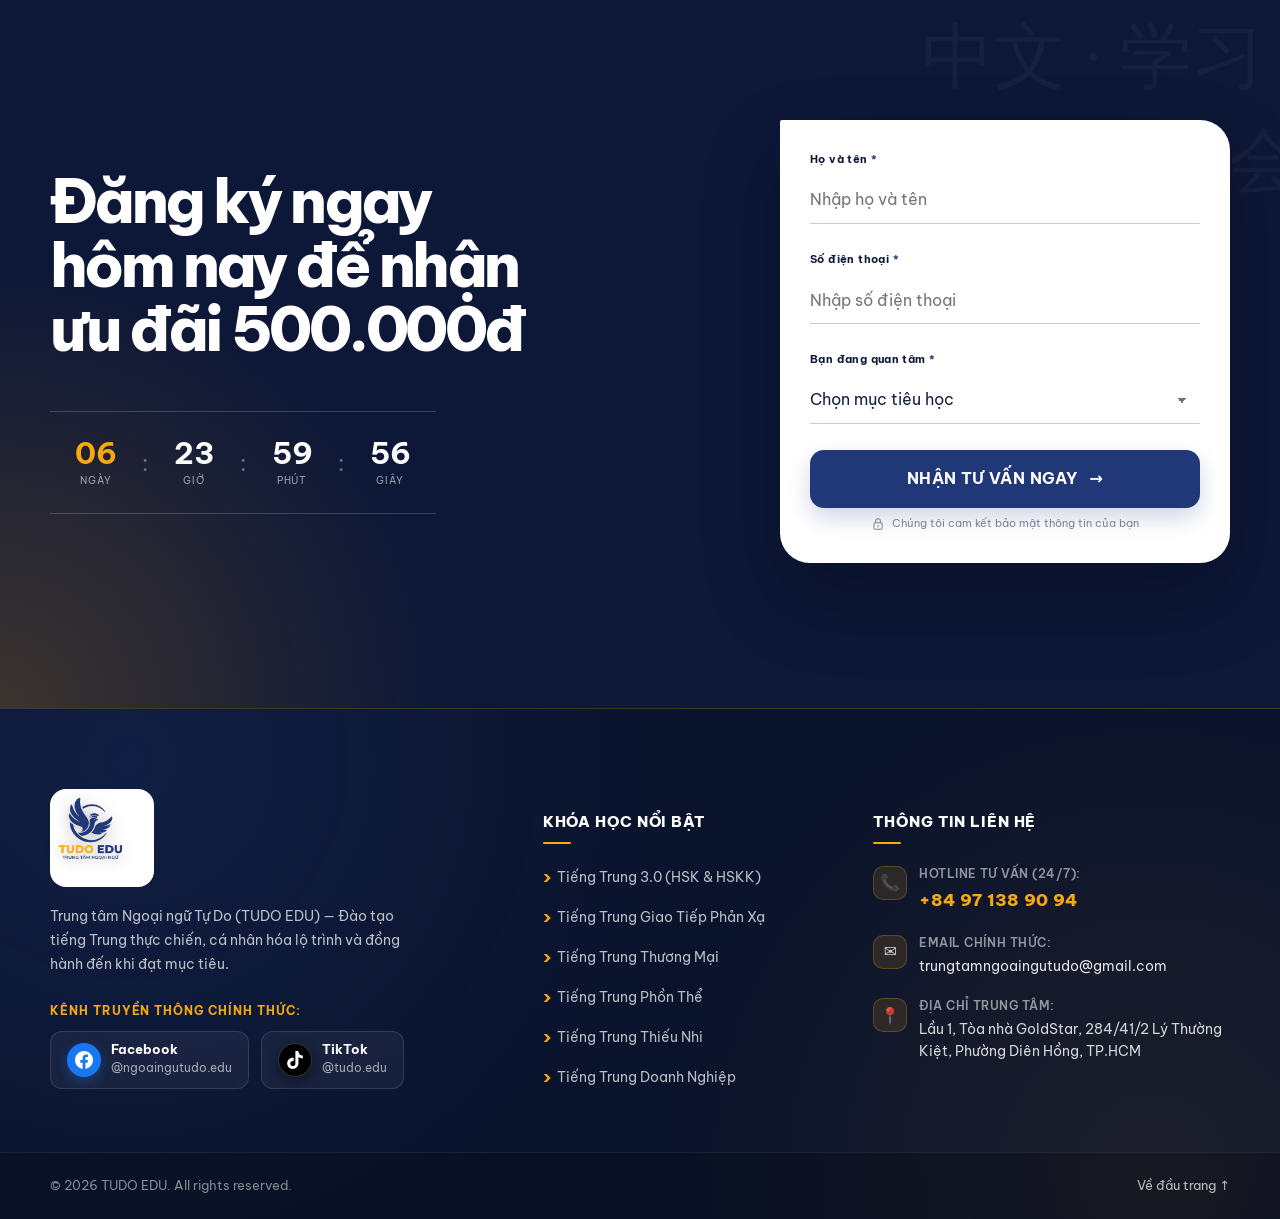
==== commit 83443087: "j" ====
--- a/index.html
+++ b/index.html
@@ -106,7 +106,7 @@
   <a class="skip-link" href="#main-content">Đi đến nội dung chính</a>
   <div class="page-progress" aria-hidden="true"><span></span><i>途</i></div>
 
-  <header class="site-header" id="site-header">
+    <header class="site-header" id="site-header">
     <div class="container header-inner">
       <a class="brand" href="#top" aria-label="TUDO EDU - Trang chủ">
         <img class="brand-logo" src="LOGO DỌC IN ẤN.png" width="1678" height="1664" alt="TUDO EDU">
@@ -119,11 +119,13 @@
       </button>
 
       <nav class="main-nav" id="main-nav" aria-label="Điều hướng chính">
+        <a href="#gioi-thieu">Về TUDO EDU</a>
         <a href="#khoa-hoc">Khóa học</a>
-        <a href="#hoc-vien">Học viên</a>
+        <a href="#hoc-vien">Trải nghiệm học</a>
+        <a href="#cam-nhan">Cảm nhận</a>
         <a href="#uu-dai">Ưu đãi</a>
         <a href="#lien-he">Liên hệ</a>
-        <a class="button button-sm" href="#dang-ky">Đăng ký tư vấn</a>
+        <a class="button button-sm nav-cta" href="#dang-ky">Đăng ký tư vấn</a>
       </nav>
     </div>
   </header>
@@ -415,90 +417,114 @@
       </div>
     </section>
 
-        <section class="section feedback-section signature-section" id="cam-nhan" data-chapter="07">
+            <section class="section feedback-section signature-section" id="cam-nhan" data-chapter="07">
       <div class="container">
-        <div class="section-heading centered reveal">
-          <span class="section-kicker">Cảm nhận học viên</span>
-          <h2>Học viên nói gì về TUDO EDU?</h2>
-          <p class="section-subtitle">Chia sẻ thực tế từ các bạn học viên đã và đang đồng hành cùng TUDO EDU trên hành trình chinh phục tiếng Trung.</p>
-        </div>
-        <div class="feedback-grid-v2 reveal" role="region" aria-label="Feedback học viên, vuốt hoặc dùng phím mũi tên để xem thêm" tabindex="0">
-          
-          <article class="feedback-card">
-            <div class="feedback-stars" aria-label="5 trên 5 sao">★★★★★</div>
-            <p class="feedback-quote">“Ban đầu mình chỉ mong đạt HSK5, nhưng càng học càng thấy lớp không chỉ tập trung vào việc thi. Giáo viên thường chia sẻ thêm về văn hóa, cách biểu đạt của người bản xứ và những tình huống giao tiếp thực tế. Điều này giúp mình hiểu tiếng Trung sâu hơn thay vì chỉ học để làm bài.”</p>
-            <div class="feedback-author">
-              <img src="assets/images/avatar_nha_han.jpg" alt="Học viên Nhã Hân" class="author-avatar" loading="lazy" decoding="async">
-              <div class="author-info">
-                <strong>Nhã Hân</strong>
-                <span>Học viên Luyện thi HSK 5</span>
+        <div class="section-heading split-heading reveal">
+          <div>
+            <span class="section-kicker">Cảm nhận học viên</span>
+            <h2>Học viên nói gì về TUDO EDU?</h2>
+            <p class="section-subtitle">Chia sẻ thực tế từ các bạn học viên đã và đang đồng hành cùng TUDO EDU trên hành trình chinh phục tiếng Trung.</p>
+          </div>
+          <div class="slider-controls desktop-only" aria-label="Điều khiển cảm nhận học viên">
+            <button type="button" class="slider-arrow-btn slider-btn-prev" aria-label="Xem cảm nhận trước">
+              <svg viewBox="0 0 24 24" width="20" height="20" fill="none" stroke="currentColor" stroke-width="2.5" stroke-linecap="round" stroke-linejoin="round"><path d="M19 12H5M12 19l-7-7 7-7"/></svg>
+            </button>
+            <button type="button" class="slider-arrow-btn slider-btn-next" aria-label="Xem cảm nhận tiếp theo">
+              <svg viewBox="0 0 24 24" width="20" height="20" fill="none" stroke="currentColor" stroke-width="2.5" stroke-linecap="round" stroke-linejoin="round"><path d="M5 12h14M12 5l7 7-7 7"/></svg>
+            </button>
+          </div>
+        </div>
+
+        <div class="feedback-slider-wrapper reveal">
+          <div class="feedback-slider-track" id="feedback-track" role="region" aria-label="Danh sách cảm nhận học viên" tabindex="0">
+            
+            <article class="feedback-card">
+              <div class="feedback-stars" aria-label="5 trên 5 sao">★★★★★</div>
+              <p class="feedback-quote">“Ban đầu mình chỉ mong đạt HSK5, nhưng càng học càng thấy lớp không chỉ tập trung vào việc thi. Giáo viên thường chia sẻ thêm về văn hóa, cách biểu đạt của người bản xứ và những tình huống giao tiếp thực tế. Điều này giúp mình hiểu tiếng Trung sâu hơn thay vì chỉ học để làm bài.”</p>
+              <div class="feedback-author">
+                <img src="assets/images/avatar_nha_han.jpg" alt="Học viên Nhã Hân" class="author-avatar" loading="lazy" decoding="async">
+                <div class="author-info">
+                  <strong>Nhã Hân</strong>
+                  <span>Học viên Luyện thi HSK 5</span>
+                </div>
               </div>
-            </div>
-          </article>
-
-          <article class="feedback-card">
-            <div class="feedback-stars" aria-label="5 trên 5 sao">★★★★★</div>
-            <p class="feedback-quote">“Mình đánh giá cao cách giảng dạy của thầy vì luôn giải thích rất kỹ ý nghĩa và sắc thái của từng từ. Có nhiều từ tưởng như giống nhau nhưng sau khi học mới hiểu sự khác biệt trong cách dùng. Ngoài ra, không khí lớp học rất thoải mái, vui vẻ chứ không hề bị gò bó hay áp lực.”</p>
-            <div class="feedback-author">
-              <img src="assets/images/avatar_quoc_khanh.jpg" alt="Học viên Quốc Khánh" class="author-avatar" loading="lazy" decoding="async">
-              <div class="author-info">
-                <strong>Quốc Khánh</strong>
-                <span>Học viên Tiếng Trung Giao tiếp</span>
+            </article>
+
+            <article class="feedback-card">
+              <div class="feedback-stars" aria-label="5 trên 5 sao">★★★★★</div>
+              <p class="feedback-quote">“Mình đánh giá cao cách giảng dạy của thầy vì luôn giải thích rất kỹ ý nghĩa và sắc thái của từng từ. Có nhiều từ tưởng như giống nhau nhưng sau khi học mới hiểu sự khác biệt trong cách dùng. Ngoài ra, không khí lớp học rất thoải mái, vui vẻ chứ không hề bị gò bó hay áp lực.”</p>
+              <div class="feedback-author">
+                <img src="assets/images/avatar_quoc_khanh.jpg" alt="Học viên Quốc Khánh" class="author-avatar" loading="lazy" decoding="async">
+                <div class="author-info">
+                  <strong>Quốc Khánh</strong>
+                  <span>Học viên Tiếng Trung Giao tiếp</span>
+                </div>
               </div>
-            </div>
-          </article>
-
-          <article class="feedback-card">
-            <div class="feedback-stars" aria-label="5 trên 5 sao">★★★★★</div>
-            <p class="feedback-quote">“Điều mình ấn tượng nhất là mỗi khi học đến một từ mới, thầy không chỉ giải thích nghĩa mà còn phân tích cách dùng, những trường hợp dễ nhầm và cả cách người bản xứ thường nói. Nhờ vậy mình tránh được khá nhiều lỗi khi viết và giao tiếp. Sau khóa học mình thấy kiến thức tiếng Trung chắc hơn rất nhiều.”</p>
-            <div class="feedback-author">
-              <img src="assets/images/avatar_xuan_hang.jpg" alt="Học viên Xuân Hằng" class="author-avatar" loading="lazy" decoding="async">
-              <div class="author-info">
-                <strong>Xuân Hằng</strong>
-                <span>Học viên Tiếng Trung 3.0</span>
+            </article>
+
+            <article class="feedback-card">
+              <div class="feedback-stars" aria-label="5 trên 5 sao">★★★★★</div>
+              <p class="feedback-quote">“Điều mình ấn tượng nhất là mỗi khi học đến một từ mới, thầy không chỉ giải thích nghĩa mà còn phân tích cách dùng, những trường hợp dễ nhầm và cả cách người bản xứ thường nói. Nhờ vậy mình tránh được khá nhiều lỗi khi viết và giao tiếp. Sau khóa học mình thấy kiến thức tiếng Trung chắc hơn rất nhiều.”</p>
+              <div class="feedback-author">
+                <img src="assets/images/avatar_xuan_hang.jpg" alt="Học viên Xuân Hằng" class="author-avatar" loading="lazy" decoding="async">
+                <div class="author-info">
+                  <strong>Xuân Hằng</strong>
+                  <span>Học viên Tiếng Trung 3.0</span>
+                </div>
               </div>
-            </div>
-          </article>
-
-          <article class="feedback-card highlight-card">
-            <div class="card-featured-badge">❤️ Gắn bó từ HSK1 → HSK5</div>
-            <div class="feedback-stars" aria-label="5 trên 5 sao">★★★★★</div>
-            <p class="feedback-quote">“Mình đã đồng hành cùng thầy từ những ngày đầu ngơ ngác ở lớp HSK1 cho đến khi chinh phục được HSK5. Mặc dù không gian phòng học khá giản dị, nhưng không khí học tập và tâm huyết của thầy lại là điều giữ chân mình lâu đến vậy. Thầy dạy tư duy ngôn ngữ và văn hóa cực hay. Cảm ơn thầy vì đã luôn kiên nhẫn giúp em đi xa đến vậy ❤️”</p>
-            <div class="feedback-author">
-              <img src="assets/images/avatar_thao_ngoc.jpg" alt="Học viên Thảo Ngọc" class="author-avatar" loading="lazy" decoding="async">
-              <div class="author-info">
-                <strong>Thảo Ngọc</strong>
-                <span>Học viên HSK 1 → HSK 5</span>
+            </article>
+
+            <article class="feedback-card highlight-card">
+              <div class="card-featured-badge">❤️ Gắn bó từ HSK1 → HSK5</div>
+              <div class="feedback-stars" aria-label="5 trên 5 sao">★★★★★</div>
+              <p class="feedback-quote">“Mình đã đồng hành cùng thầy từ những ngày đầu ngơ ngác ở lớp HSK1 cho đến khi chinh phục được HSK5. Mặc dù không gian phòng học khá giản dị, nhưng không khí học tập và tâm huyết của thầy lại là điều giữ chân mình lâu đến vậy. Thầy dạy tư duy ngôn ngữ và văn hóa cực hay. Cảm ơn thầy vì đã luôn kiên nhẫn giúp em đi xa đến vậy ❤️”</p>
+              <div class="feedback-author">
+                <img src="assets/images/avatar_thao_ngoc.jpg" alt="Học viên Thảo Ngọc" class="author-avatar" loading="lazy" decoding="async">
+                <div class="author-info">
+                  <strong>Thảo Ngọc</strong>
+                  <span>Học viên HSK 1 → HSK 5</span>
+                </div>
               </div>
-            </div>
-          </article>
-
-          <article class="feedback-card">
-            <div class="feedback-stars" aria-label="5 trên 5 sao">★★★★★</div>
-            <p class="feedback-quote">“Mình từng nghĩ HSK5 chỉ cần học từ vựng và luyện đề là đủ, nhưng sau khi học ở đây mới thấy hiểu văn hóa và bối cảnh sử dụng ngôn ngữ cũng rất quan trọng. Thầy thường lấy ví dụ thực tế nên bài học dễ nhớ và có thể áp dụng ngay khi giao tiếp.”</p>
-            <div class="feedback-author">
-              <img src="assets/images/avatar_anh_nguyet.jpg" alt="Học viên Ánh Nguyệt" class="author-avatar" loading="lazy" decoding="async">
-              <div class="author-info">
-                <strong>Ánh Nguyệt</strong>
-                <span>Học viên Lớp HSK Chuyên sâu</span>
+            </article>
+
+            <article class="feedback-card">
+              <div class="feedback-stars" aria-label="5 trên 5 sao">★★★★★</div>
+              <p class="feedback-quote">“Mình từng nghĩ HSK5 chỉ cần học từ vựng và luyện đề là đủ, nhưng sau khi học ở đây mới thấy hiểu văn hóa và bối cảnh sử dụng ngôn ngữ cũng rất quan trọng. Thầy thường lấy ví dụ thực tế nên bài học dễ nhớ và có thể áp dụng ngay khi giao tiếp.”</p>
+              <div class="feedback-author">
+                <img src="assets/images/avatar_anh_nguyet.jpg" alt="Học viên Ánh Nguyệt" class="author-avatar" loading="lazy" decoding="async">
+                <div class="author-info">
+                  <strong>Ánh Nguyệt</strong>
+                  <span>Học viên Lớp HSK Chuyên sâu</span>
+                </div>
               </div>
-            </div>
-          </article>
-
-          <article class="feedback-card">
-            <div class="feedback-stars" aria-label="5 trên 5 sao">★★★★★</div>
-            <p class="feedback-quote">“Khóa học có lượng kiến thức khá nhiều nhưng được hệ thống rất rõ ràng. Ngoài luyện đề HSK5, mình còn học được thêm nhiều cách diễn đạt tự nhiên, thành ngữ và những lưu ý khi giao tiếp với người Trung Quốc. Giúp mình phát triển năng lực sử dụng tiếng Trung thực thụ chứ không chỉ để thi.”</p>
-            <div class="feedback-author">
-              <img src="assets/images/avatar_hoang_linh.jpg" alt="Học viên Hoàng Linh" class="author-avatar" loading="lazy" decoding="async">
-              <div class="author-info">
-                <strong>Hoàng Linh</strong>
-                <span>Học viên Tiếng Trung Thương mại &amp; HSK</span>
+            </article>
+
+            <article class="feedback-card">
+              <div class="feedback-stars" aria-label="5 trên 5 sao">★★★★★</div>
+              <p class="feedback-quote">“Khóa học có lượng kiến thức khá nhiều nhưng được hệ thống rất rõ ràng. Ngoài luyện đề HSK5, mình còn học được thêm nhiều cách diễn đạt tự nhiên, thành ngữ và những lưu ý khi giao tiếp với người Trung Quốc. Giúp mình phát triển năng lực sử dụng tiếng Trung thực thụ chứ không chỉ để thi.”</p>
+              <div class="feedback-author">
+                <img src="assets/images/avatar_hoang_linh.jpg" alt="Học viên Hoàng Linh" class="author-avatar" loading="lazy" decoding="async">
+                <div class="author-info">
+                  <strong>Hoàng Linh</strong>
+                  <span>Học viên Tiếng Trung Thương mại &amp; HSK</span>
+                </div>
               </div>
-            </div>
-          </article>
-
-        </div>
-        <p class="swipe-hint" aria-hidden="true">Vuốt để xem thêm <span>→</span></p>
+            </article>
+
+          </div>
+
+          <div class="slider-footer-bar">
+            <div class="slider-dots" id="feedback-dots" aria-label="Chọn trang cảm nhận"></div>
+            <div class="slider-mobile-nav mobile-only">
+              <button type="button" class="slider-arrow-btn slider-btn-prev" aria-label="Xem trước">
+                <svg viewBox="0 0 24 24" width="16" height="16" fill="none" stroke="currentColor" stroke-width="2.5" stroke-linecap="round" stroke-linejoin="round"><path d="M19 12H5M12 19l-7-7 7-7"/></svg>
+              </button>
+              <button type="button" class="slider-arrow-btn slider-btn-next" aria-label="Xem tiếp">
+                <svg viewBox="0 0 24 24" width="16" height="16" fill="none" stroke="currentColor" stroke-width="2.5" stroke-linecap="round" stroke-linejoin="round"><path d="M5 12h14M12 5l7 7-7 7"/></svg>
+              </button>
+            </div>
+          </div>
+        </div>
       </div>
     </section>
 
--- a/styles.css
+++ b/styles.css
@@ -3382,3 +3382,158 @@
     line-height: 1.65;
   }
 }
+
+/* Main Nav Active Link Styling */
+.main-nav > a:not(.button).active {
+  color: var(--navy-950) !important;
+  font-weight: 700;
+}
+
+.main-nav > a:not(.button).active::after {
+  right: 0 !important;
+  background: var(--orange) !important;
+}
+
+/* =====================================================================
+   FEEDBACK SLIDER (1 ROW CAROUSEL) — 2026-08-21
+   ===================================================================== */
+
+.feedback-slider-wrapper {
+  position: relative;
+  margin-top: 36px;
+}
+
+.feedback-slider-track {
+  display: flex;
+  gap: 22px;
+  overflow-x: auto;
+  scroll-snap-type: x mandatory;
+  scroll-behavior: smooth;
+  padding: 14px 4px 20px;
+  scrollbar-width: none;
+  -ms-overflow-style: none;
+}
+
+.feedback-slider-track::-webkit-scrollbar {
+  display: none;
+}
+
+.feedback-slider-track .feedback-card {
+  flex: 0 0 calc(33.333% - 15px);
+  min-width: 320px;
+  scroll-snap-align: start;
+  display: flex;
+  flex-direction: column;
+  min-height: 380px;
+}
+
+/* Slider Controls in Header */
+.slider-controls {
+  display: flex;
+  align-items: center;
+  gap: 10px;
+}
+
+.slider-arrow-btn {
+  display: grid;
+  place-items: center;
+  width: 44px;
+  height: 44px;
+  border-radius: 50%;
+  border: 1.5px solid rgba(32, 56, 120, .14);
+  background: white;
+  color: var(--navy-900);
+  box-shadow: 0 2px 10px rgba(16, 28, 66, .05);
+  cursor: pointer;
+  transition: all .25s cubic-bezier(.2,.75,.25,1);
+}
+
+.slider-arrow-btn:hover {
+  background: var(--orange);
+  color: var(--navy-950);
+  border-color: var(--orange);
+  transform: translateY(-2px);
+  box-shadow: 0 6px 18px rgba(248, 168, 16, .35);
+}
+
+.slider-arrow-btn:active {
+  transform: scale(.94);
+}
+
+/* Footer Dots Bar */
+.slider-footer-bar {
+  display: flex;
+  align-items: center;
+  justify-content: center;
+  margin-top: 18px;
+  position: relative;
+}
+
+.slider-dots {
+  display: flex;
+  align-items: center;
+  gap: 8px;
+}
+
+.slider-dot {
+  width: 10px;
+  height: 10px;
+  border-radius: 99px;
+  border: none;
+  background: rgba(32, 56, 120, .2);
+  padding: 0;
+  cursor: pointer;
+  transition: all .3s cubic-bezier(.2,.75,.25,1);
+}
+
+.slider-dot:hover {
+  background: rgba(248, 168, 16, .6);
+}
+
+.slider-dot.active {
+  width: 32px;
+  background: var(--orange);
+  box-shadow: 0 2px 8px rgba(248, 168, 16, .45);
+}
+
+/* Mobile & Tablet Slider Adjustments */
+@media (max-width: 1024px) {
+  .feedback-slider-track .feedback-card {
+    flex: 0 0 calc(50% - 11px);
+    min-width: 300px;
+  }
+}
+
+@media (max-width: 760px) {
+  .slider-controls.desktop-only {
+    display: none !important;
+  }
+
+  .feedback-slider-track {
+    gap: 14px;
+    margin-right: -15px;
+    padding-right: 15px;
+  }
+
+  .feedback-slider-track .feedback-card {
+    flex: 0 0 85vw !important;
+    min-width: 280px;
+    padding: 24px 20px;
+  }
+
+  .slider-footer-bar {
+    justify-content: space-between;
+    margin-top: 14px;
+  }
+
+  .slider-mobile-nav {
+    display: flex;
+    align-items: center;
+    gap: 8px;
+  }
+
+  .slider-mobile-nav .slider-arrow-btn {
+    width: 36px;
+    height: 36px;
+  }
+}
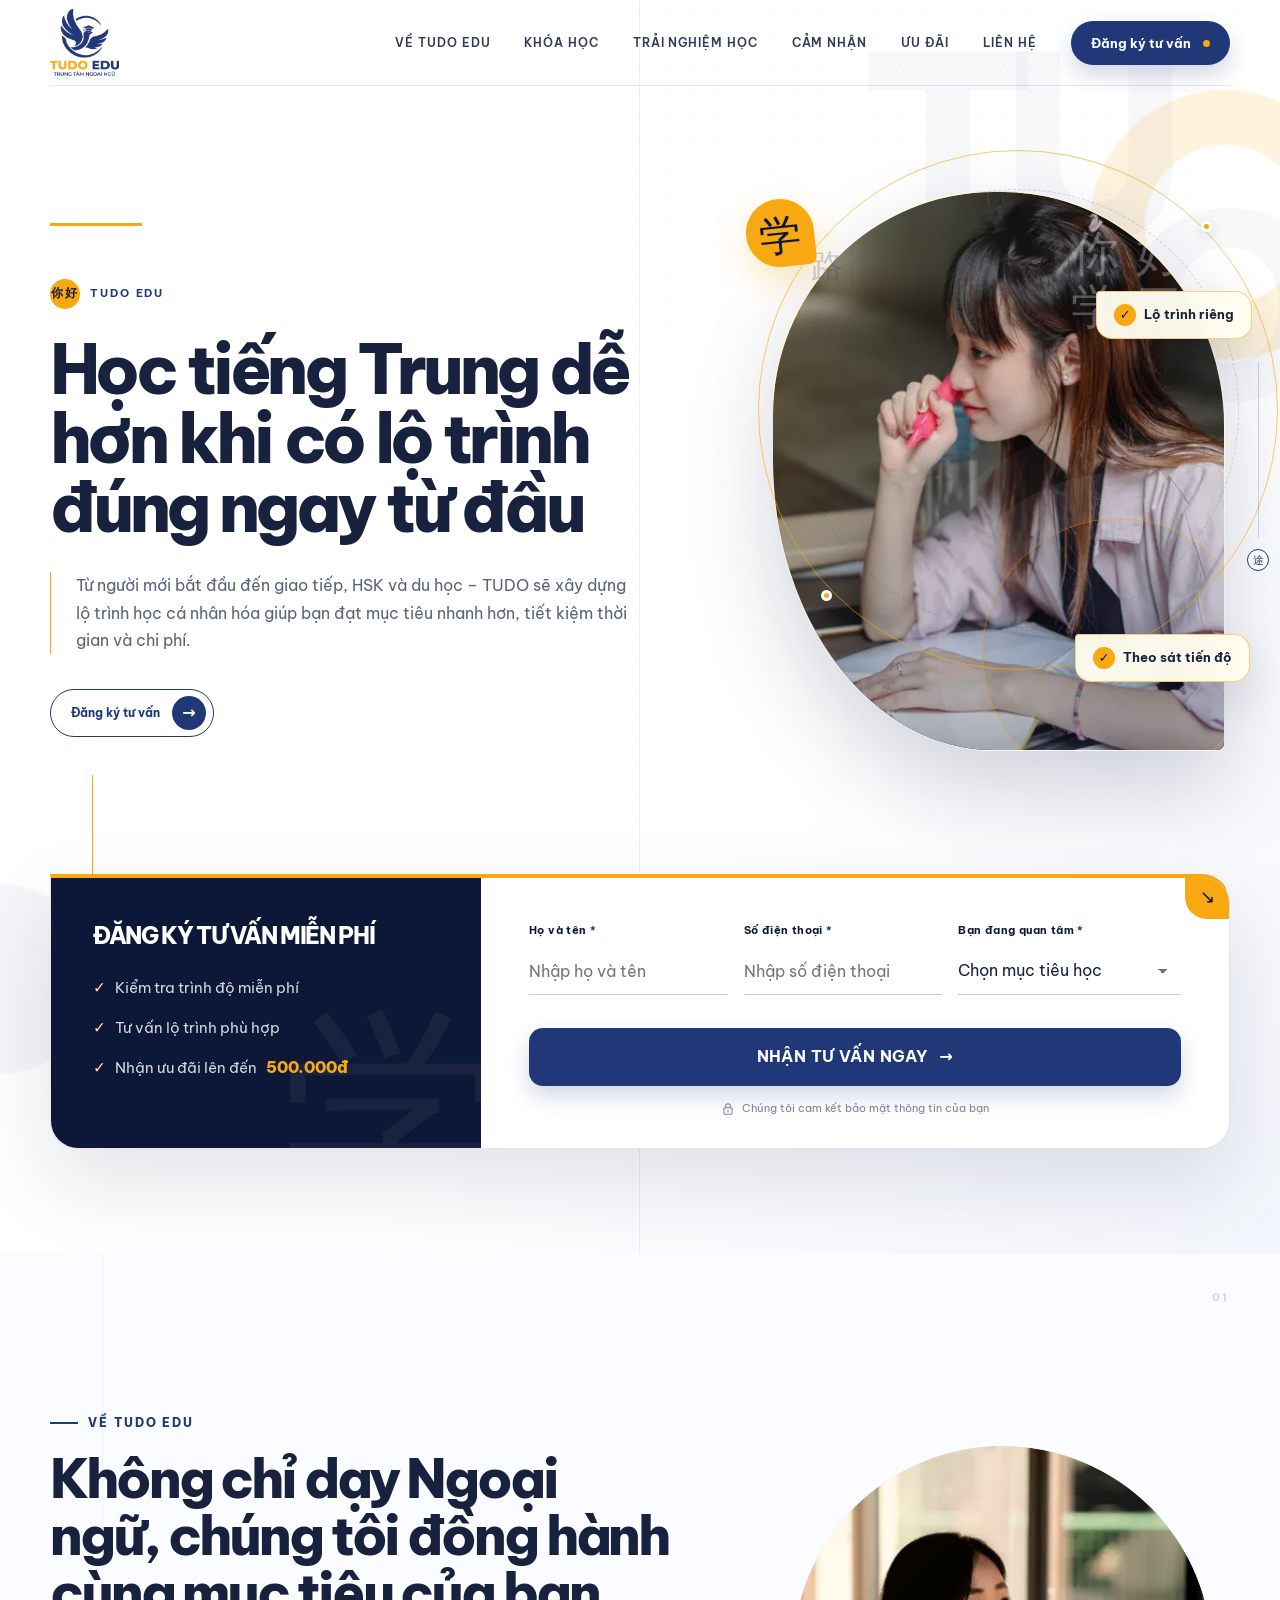
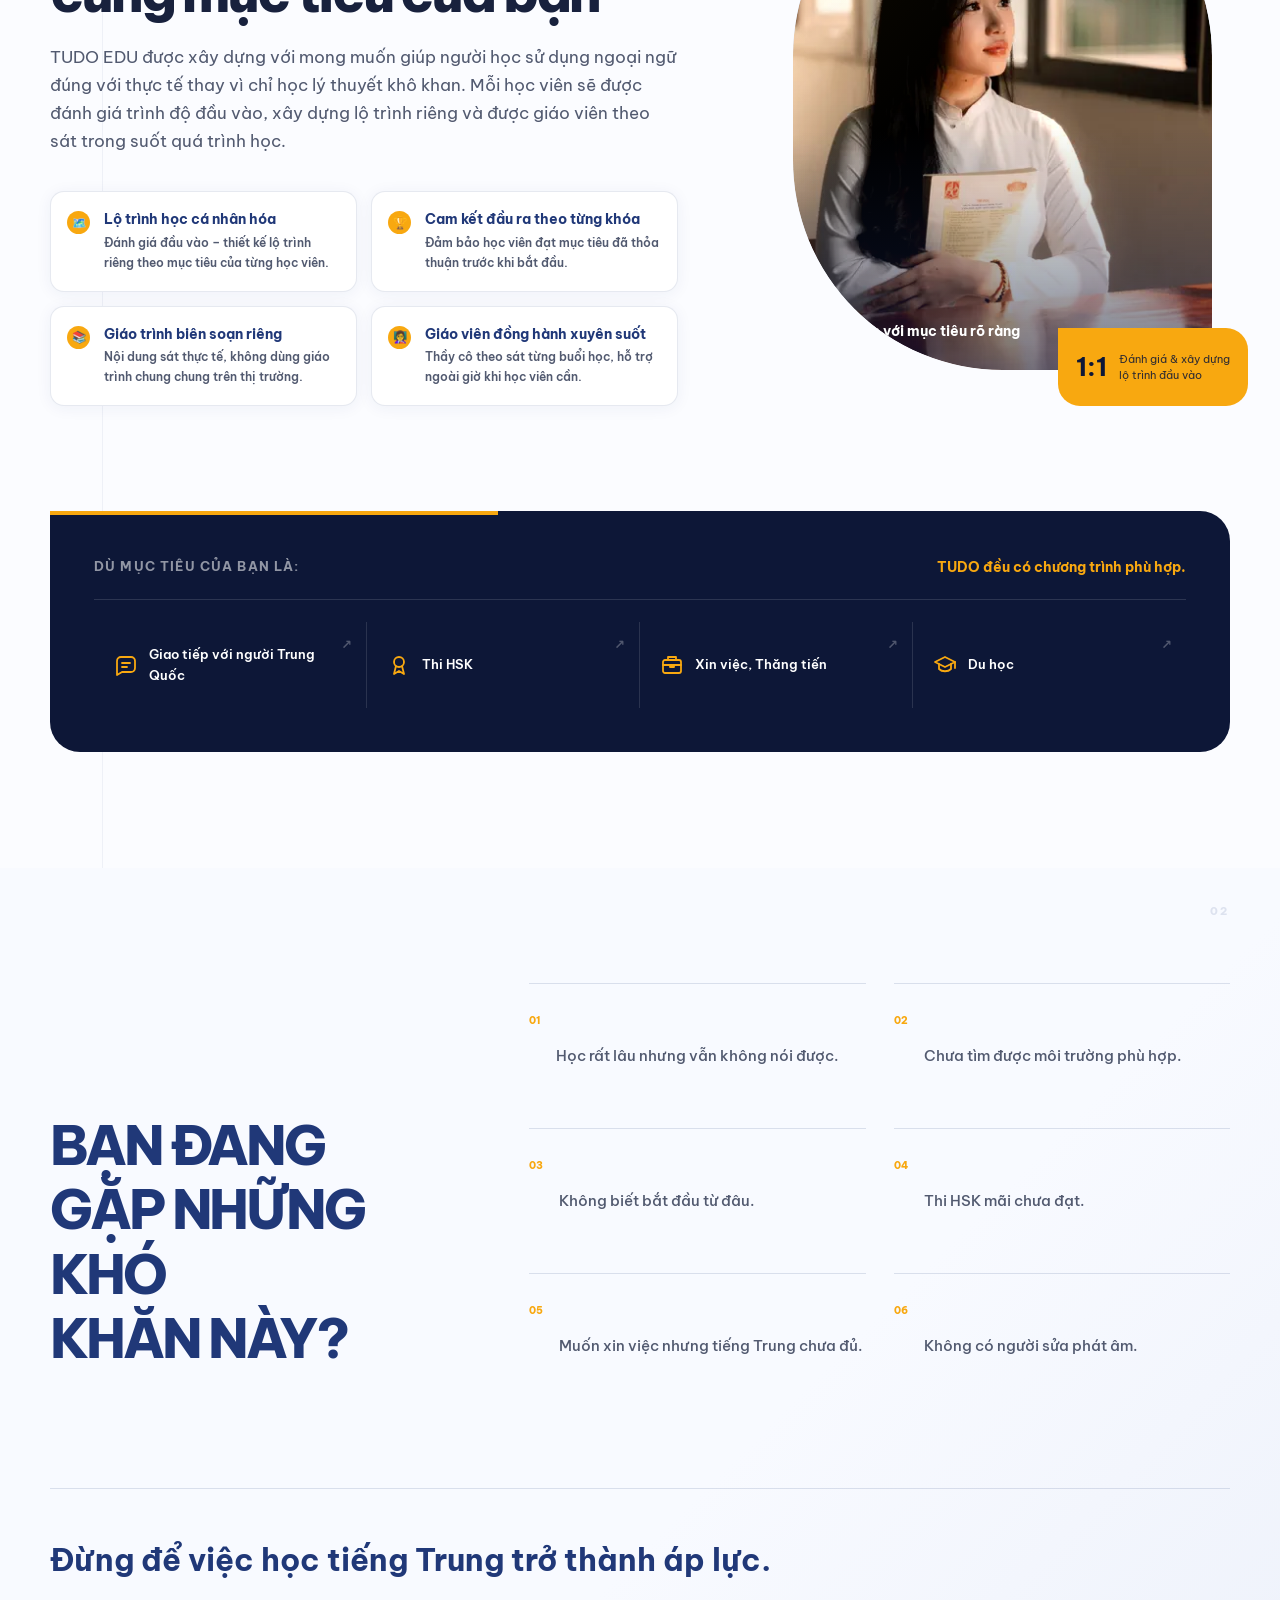
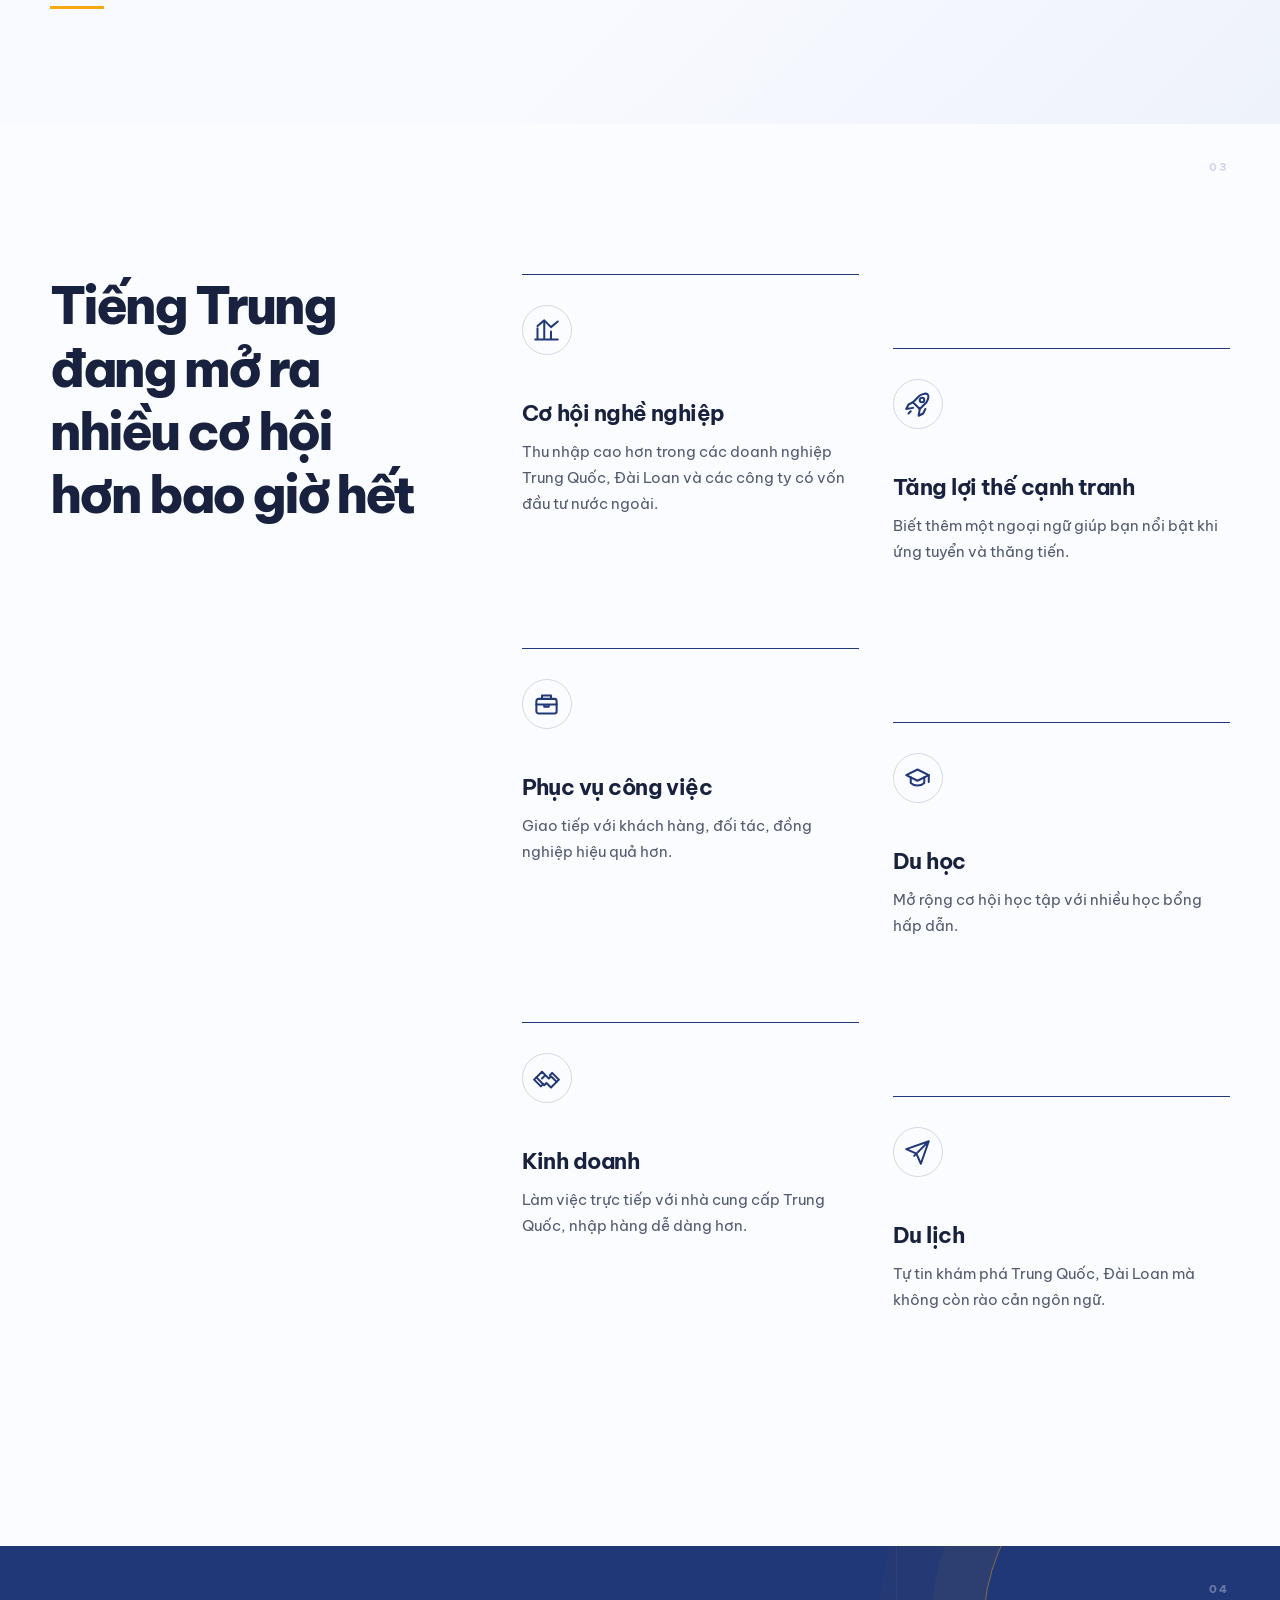
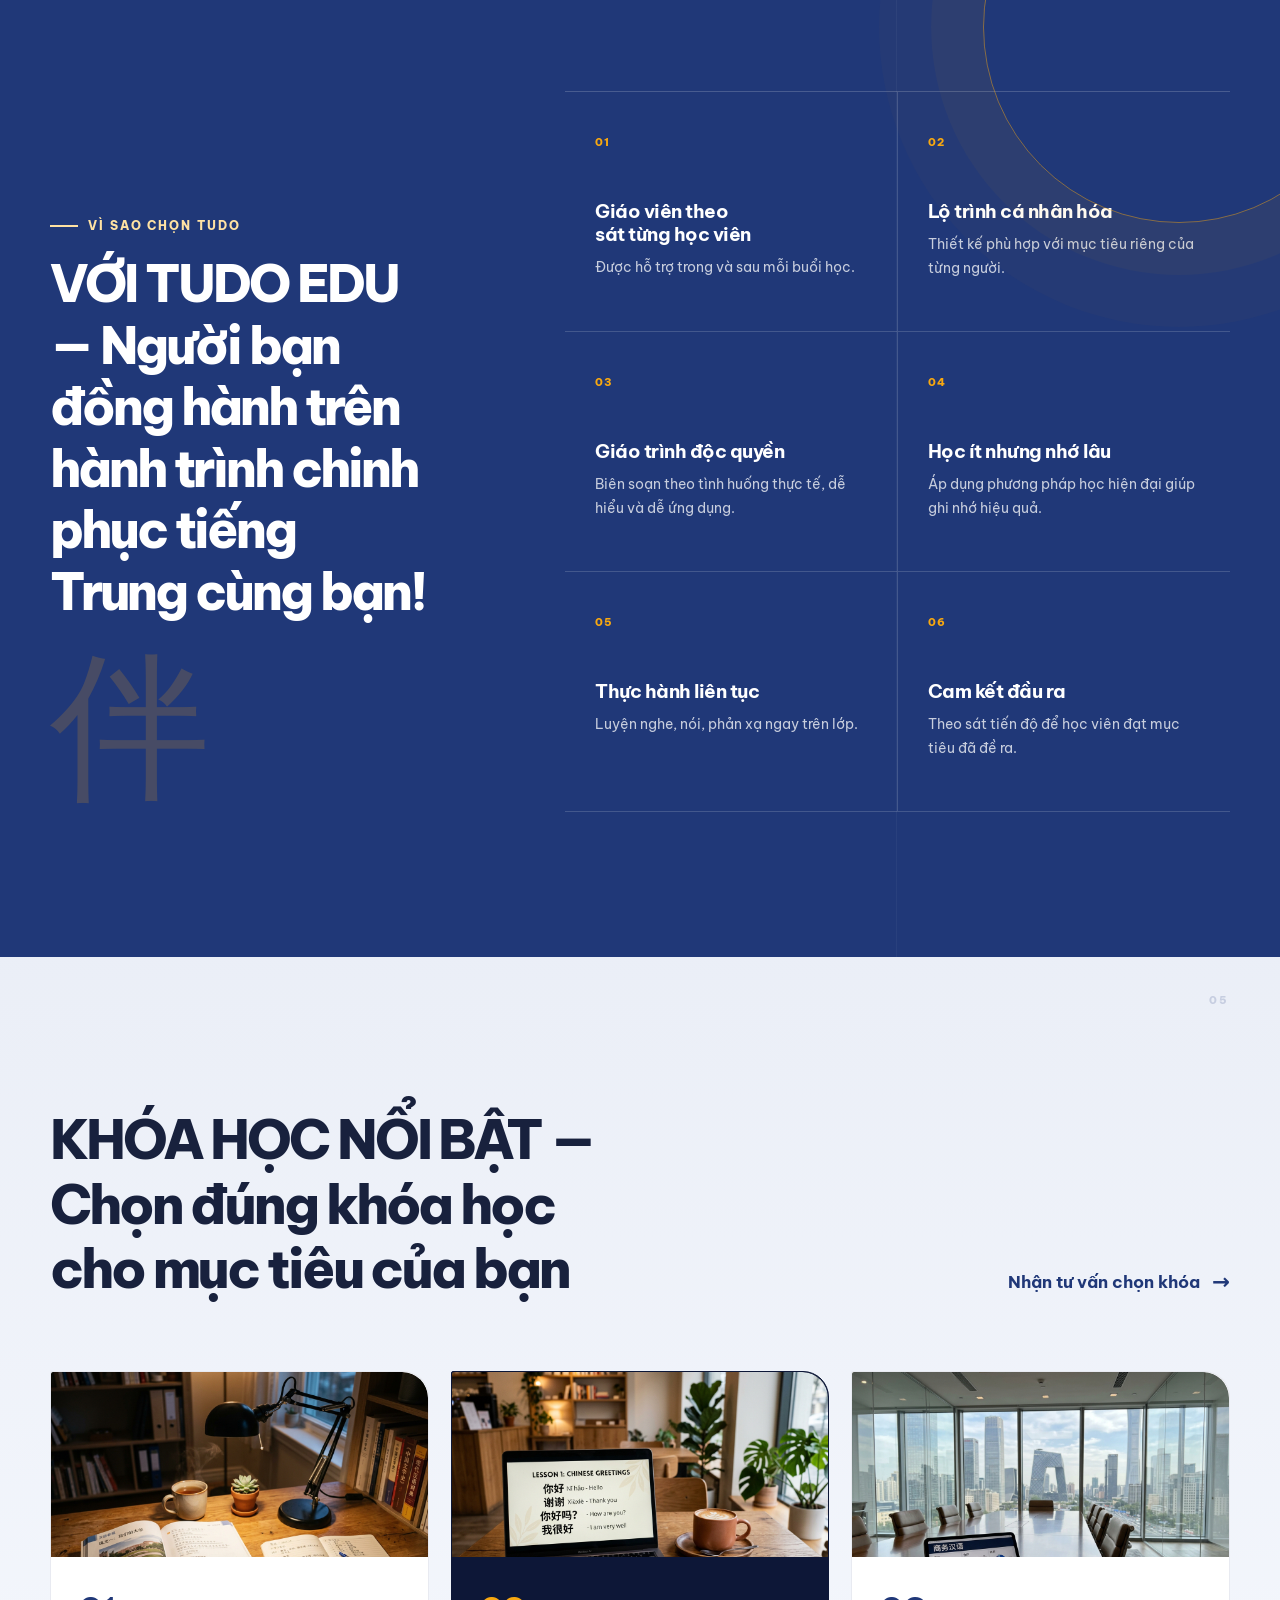
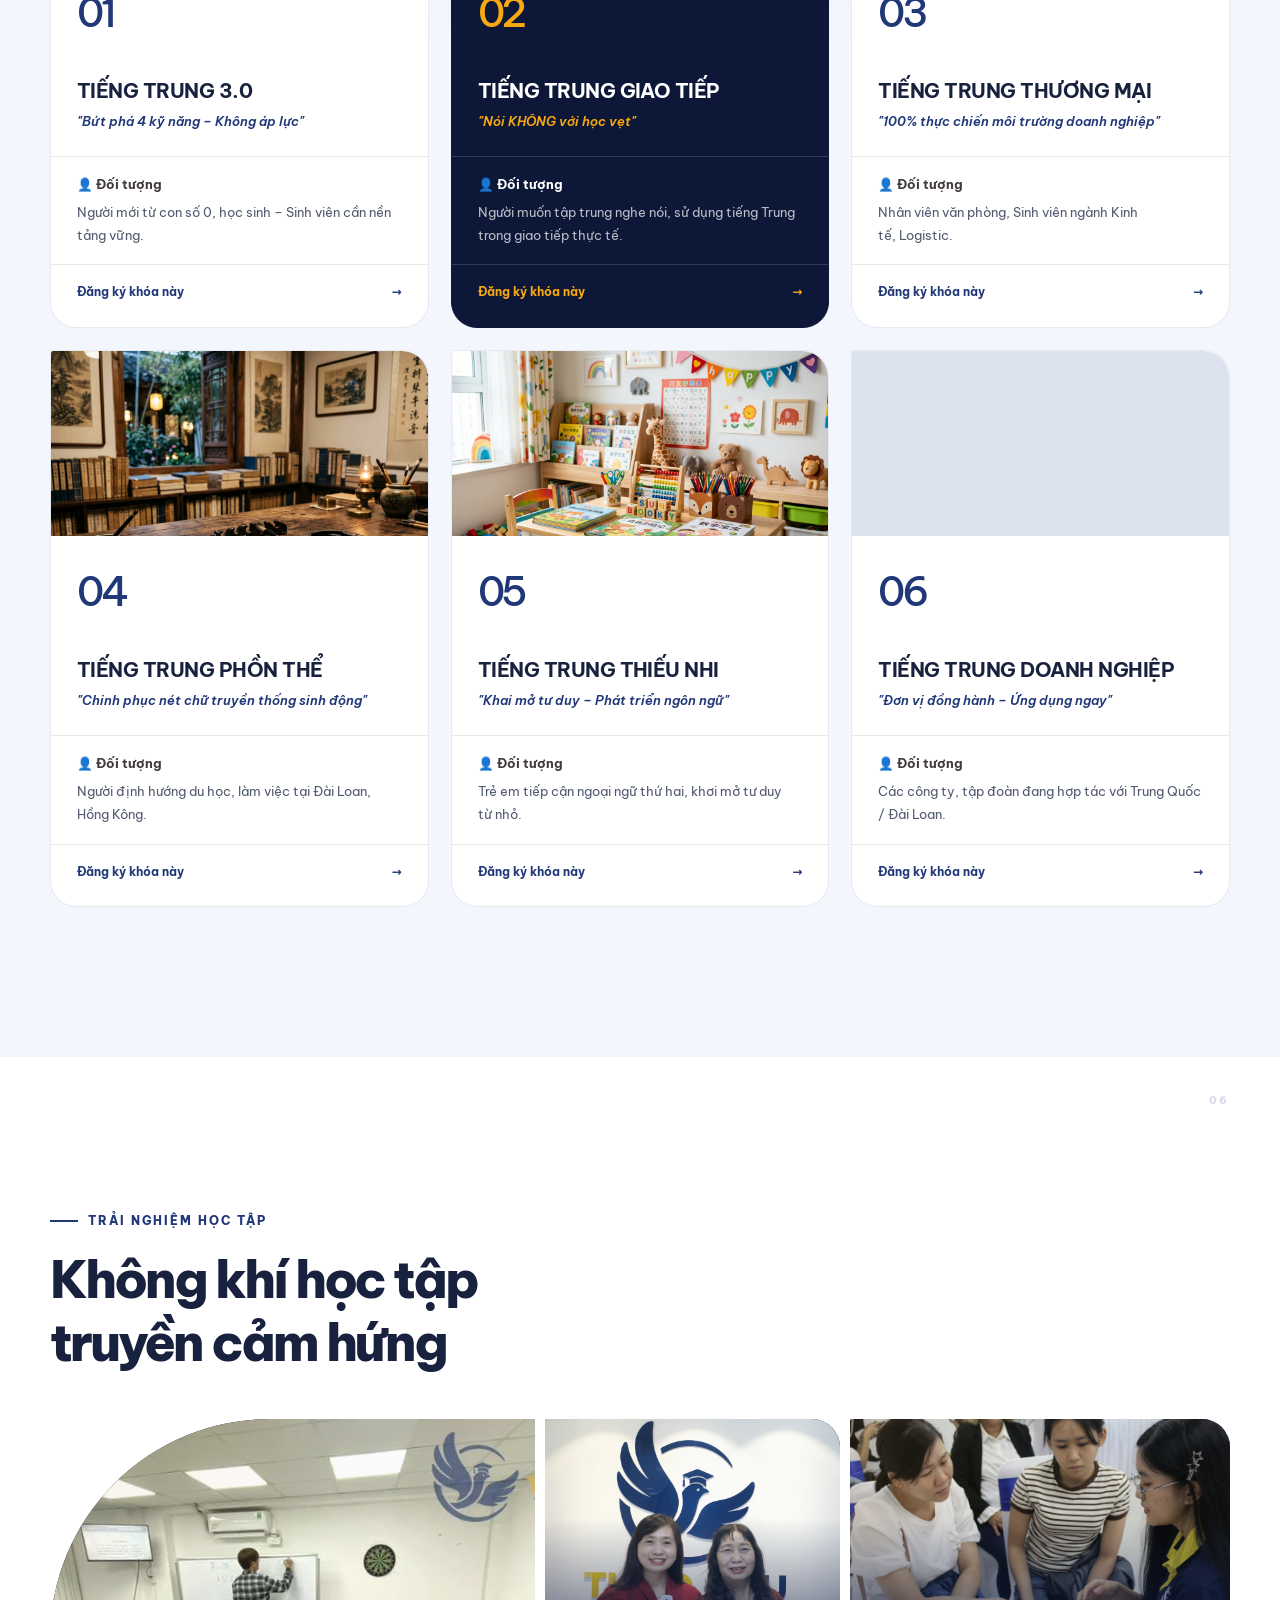
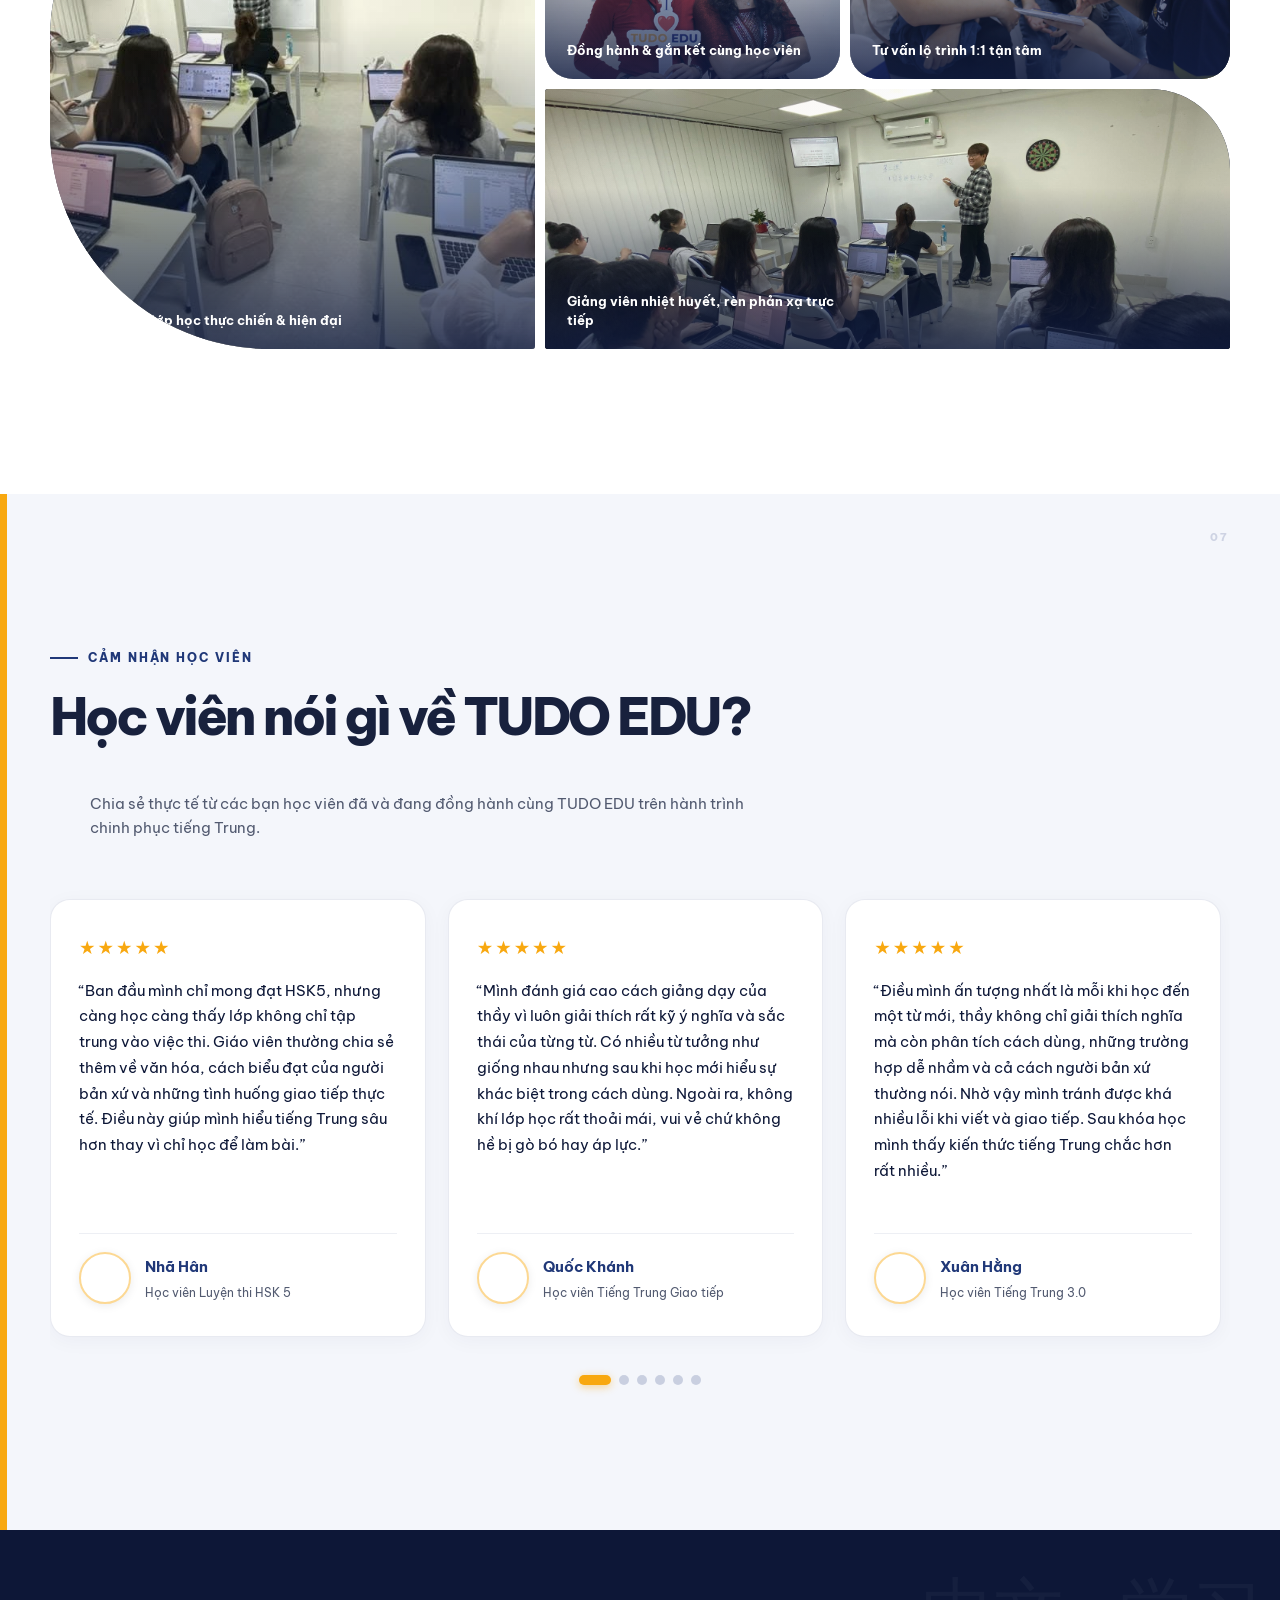
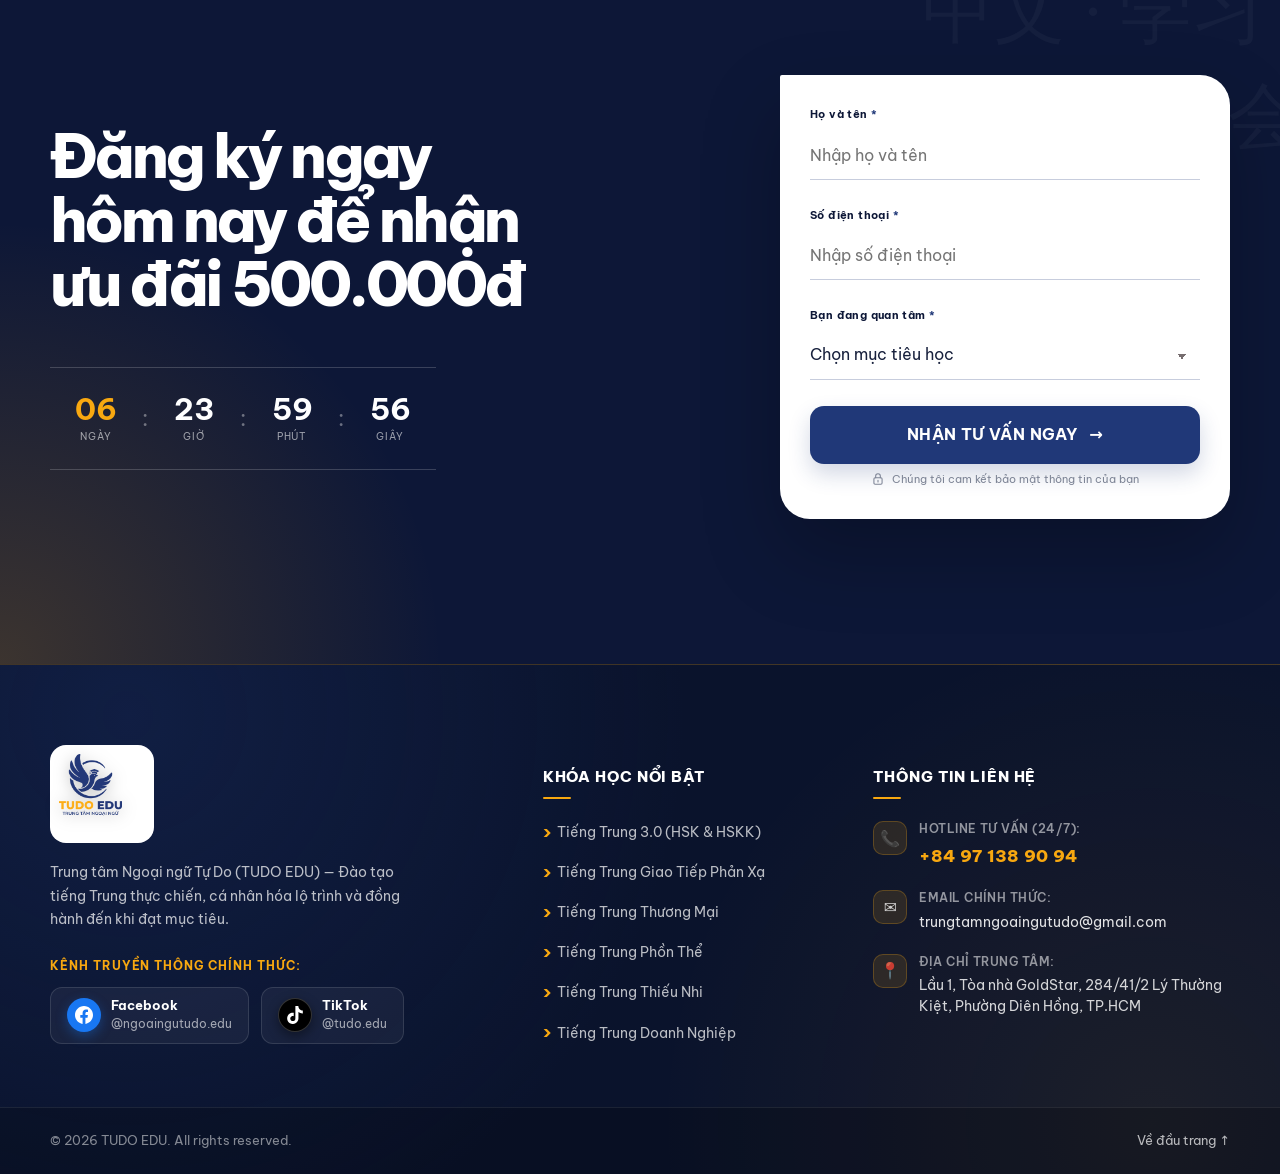
==== commit f49b0acb: "fixx" ====
--- a/index.html
+++ b/index.html
@@ -419,20 +419,10 @@
 
             <section class="section feedback-section signature-section" id="cam-nhan" data-chapter="07">
       <div class="container">
-        <div class="section-heading split-heading reveal">
-          <div>
-            <span class="section-kicker">Cảm nhận học viên</span>
-            <h2>Học viên nói gì về TUDO EDU?</h2>
-            <p class="section-subtitle">Chia sẻ thực tế từ các bạn học viên đã và đang đồng hành cùng TUDO EDU trên hành trình chinh phục tiếng Trung.</p>
-          </div>
-          <div class="slider-controls desktop-only" aria-label="Điều khiển cảm nhận học viên">
-            <button type="button" class="slider-arrow-btn slider-btn-prev" aria-label="Xem cảm nhận trước">
-              <svg viewBox="0 0 24 24" width="20" height="20" fill="none" stroke="currentColor" stroke-width="2.5" stroke-linecap="round" stroke-linejoin="round"><path d="M19 12H5M12 19l-7-7 7-7"/></svg>
-            </button>
-            <button type="button" class="slider-arrow-btn slider-btn-next" aria-label="Xem cảm nhận tiếp theo">
-              <svg viewBox="0 0 24 24" width="20" height="20" fill="none" stroke="currentColor" stroke-width="2.5" stroke-linecap="round" stroke-linejoin="round"><path d="M5 12h14M12 5l7 7-7 7"/></svg>
-            </button>
-          </div>
+        <div class="section-heading centered reveal">
+          <span class="section-kicker">Cảm nhận học viên</span>
+          <h2>Học viên nói gì về TUDO EDU?</h2>
+          <p class="section-subtitle">Chia sẻ thực tế từ các bạn học viên đã và đang đồng hành cùng TUDO EDU trên hành trình chinh phục tiếng Trung.</p>
         </div>
 
         <div class="feedback-slider-wrapper reveal">
@@ -515,14 +505,6 @@
 
           <div class="slider-footer-bar">
             <div class="slider-dots" id="feedback-dots" aria-label="Chọn trang cảm nhận"></div>
-            <div class="slider-mobile-nav mobile-only">
-              <button type="button" class="slider-arrow-btn slider-btn-prev" aria-label="Xem trước">
-                <svg viewBox="0 0 24 24" width="16" height="16" fill="none" stroke="currentColor" stroke-width="2.5" stroke-linecap="round" stroke-linejoin="round"><path d="M19 12H5M12 19l-7-7 7-7"/></svg>
-              </button>
-              <button type="button" class="slider-arrow-btn slider-btn-next" aria-label="Xem tiếp">
-                <svg viewBox="0 0 24 24" width="16" height="16" fill="none" stroke="currentColor" stroke-width="2.5" stroke-linecap="round" stroke-linejoin="round"><path d="M5 12h14M12 5l7 7-7 7"/></svg>
-              </button>
-            </div>
           </div>
         </div>
       </div>
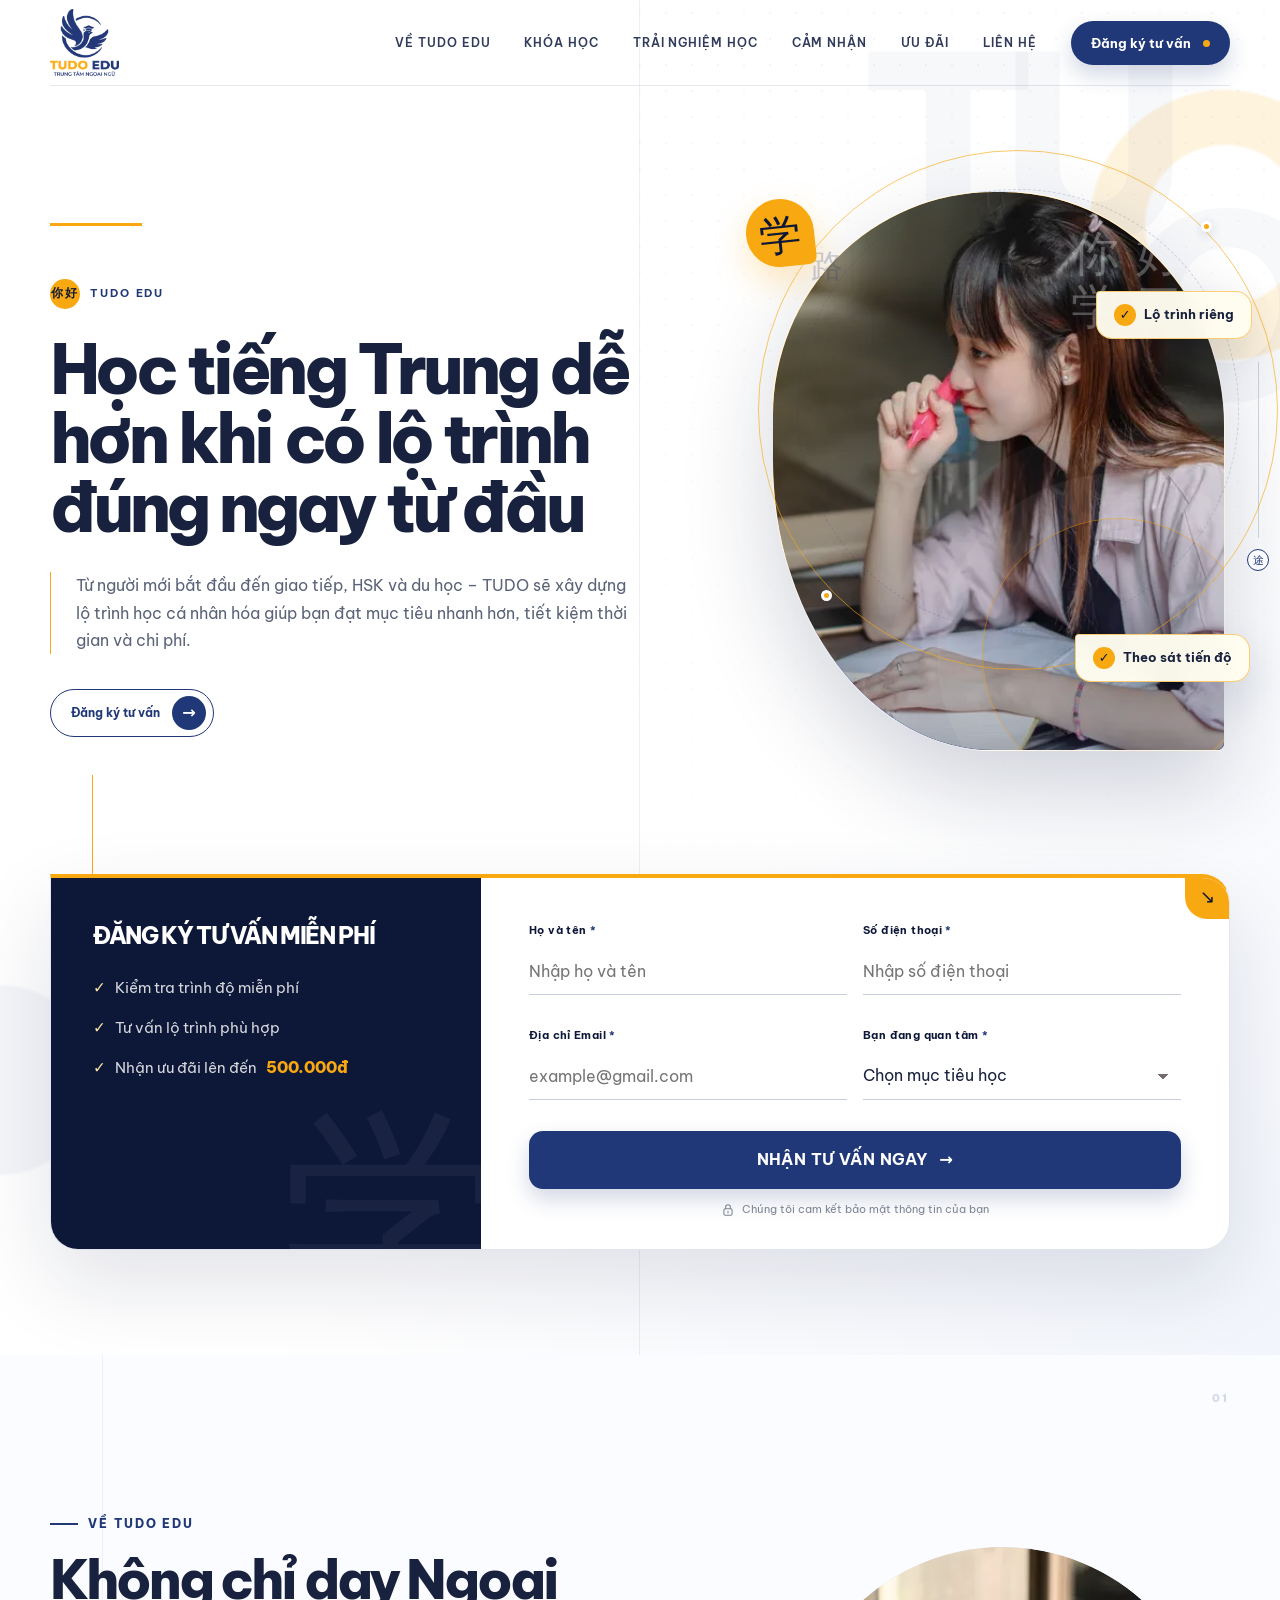
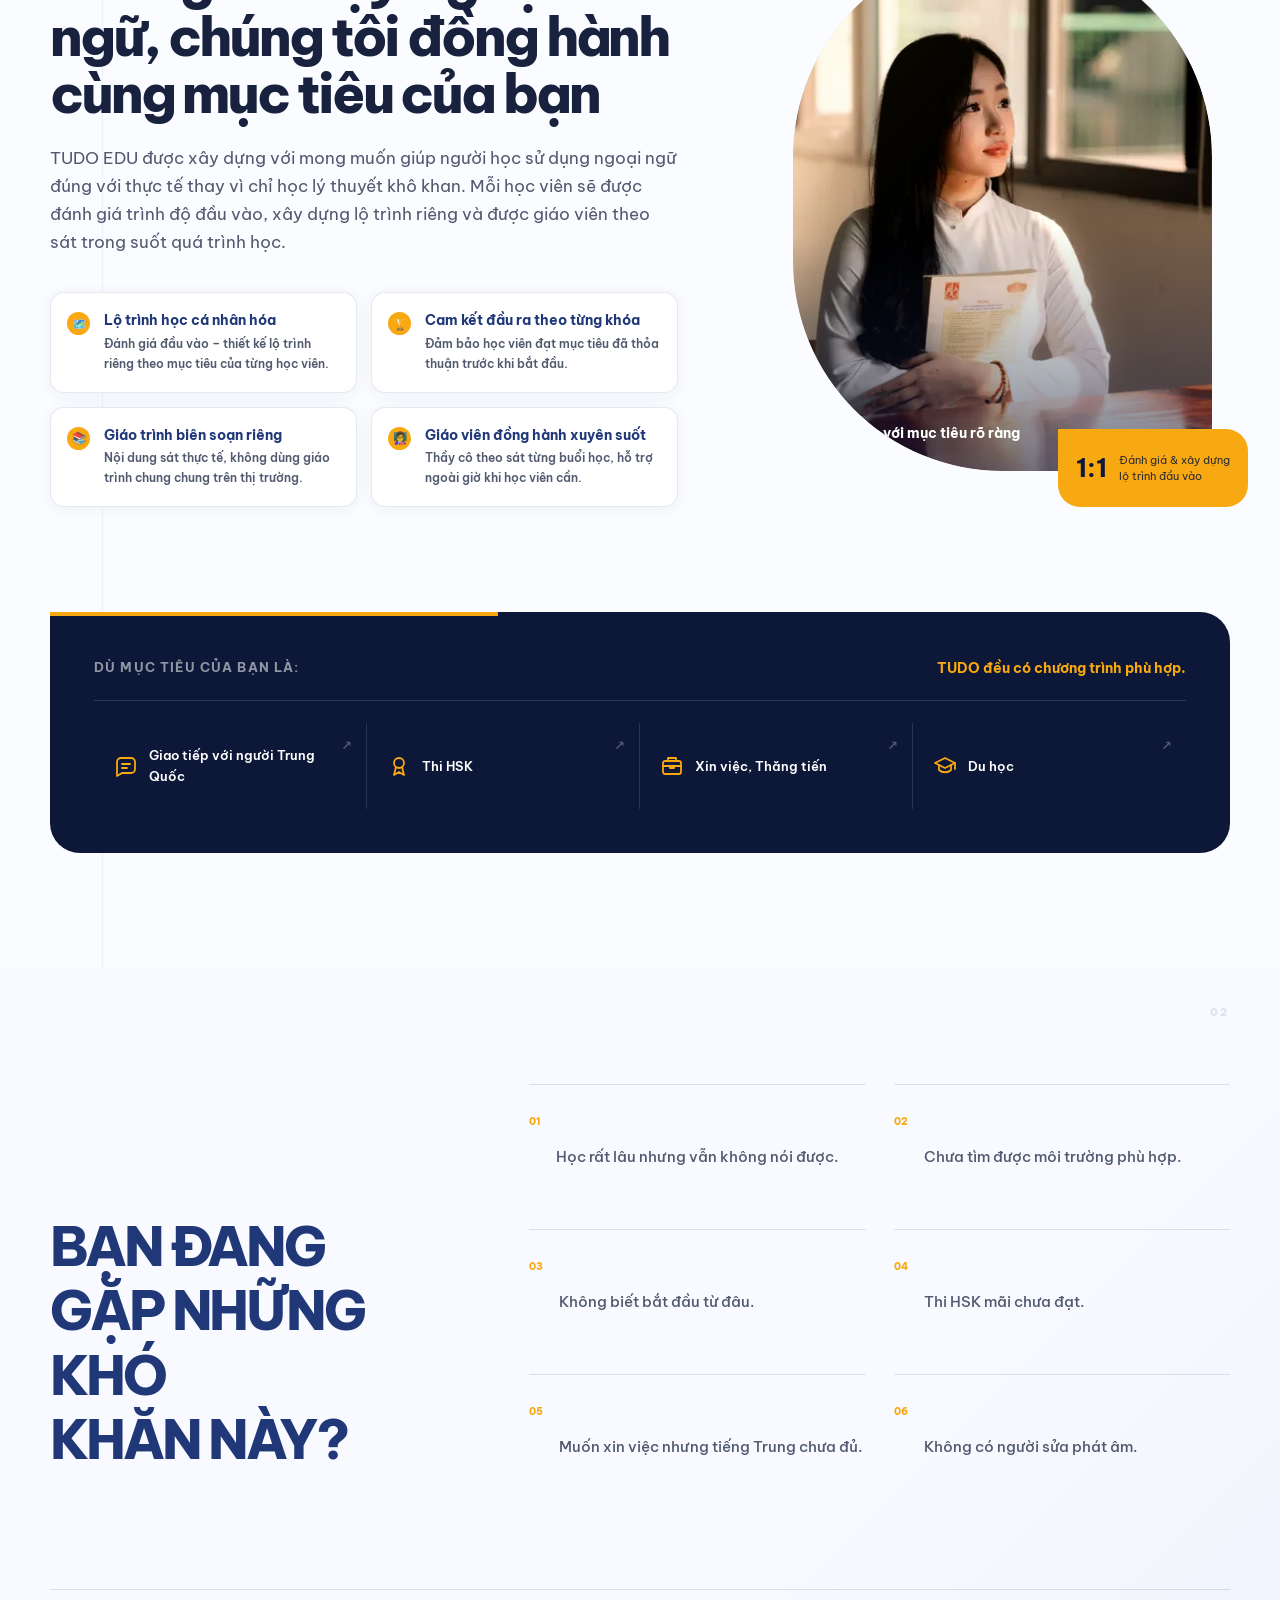
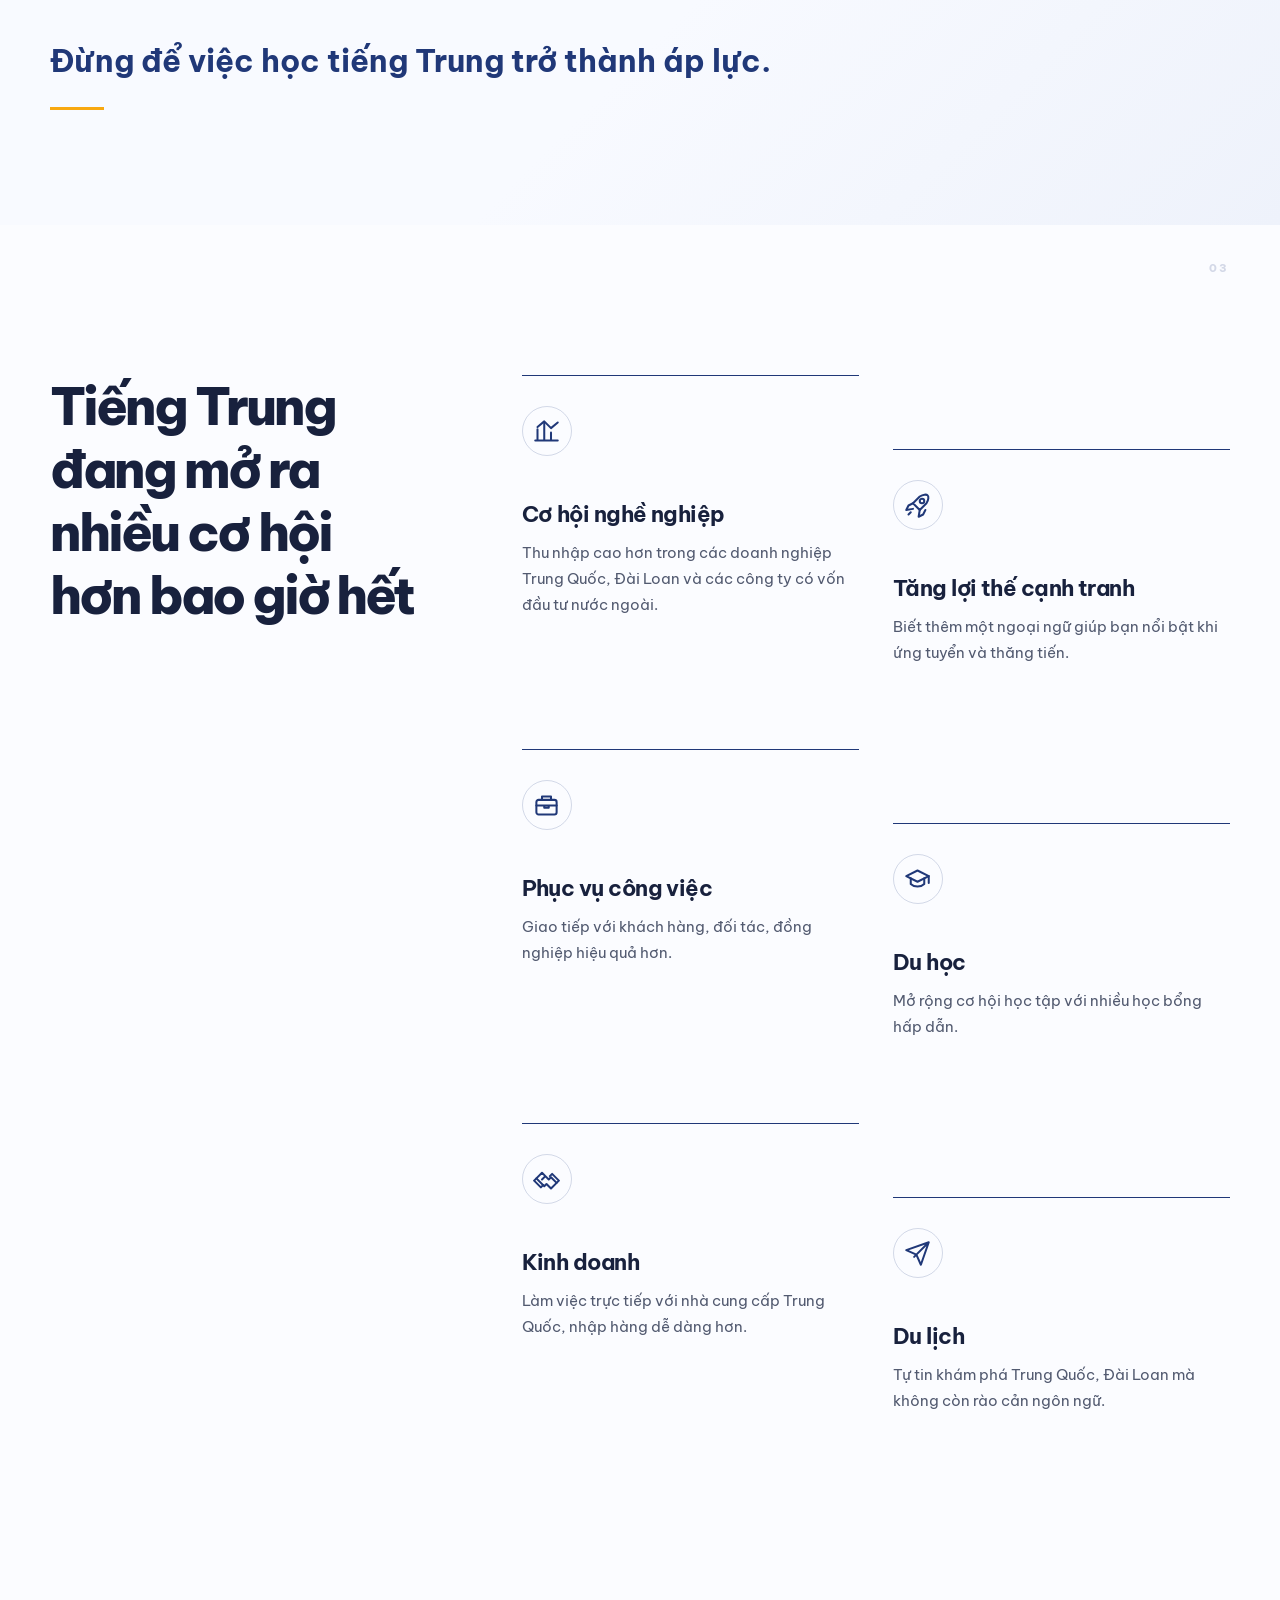
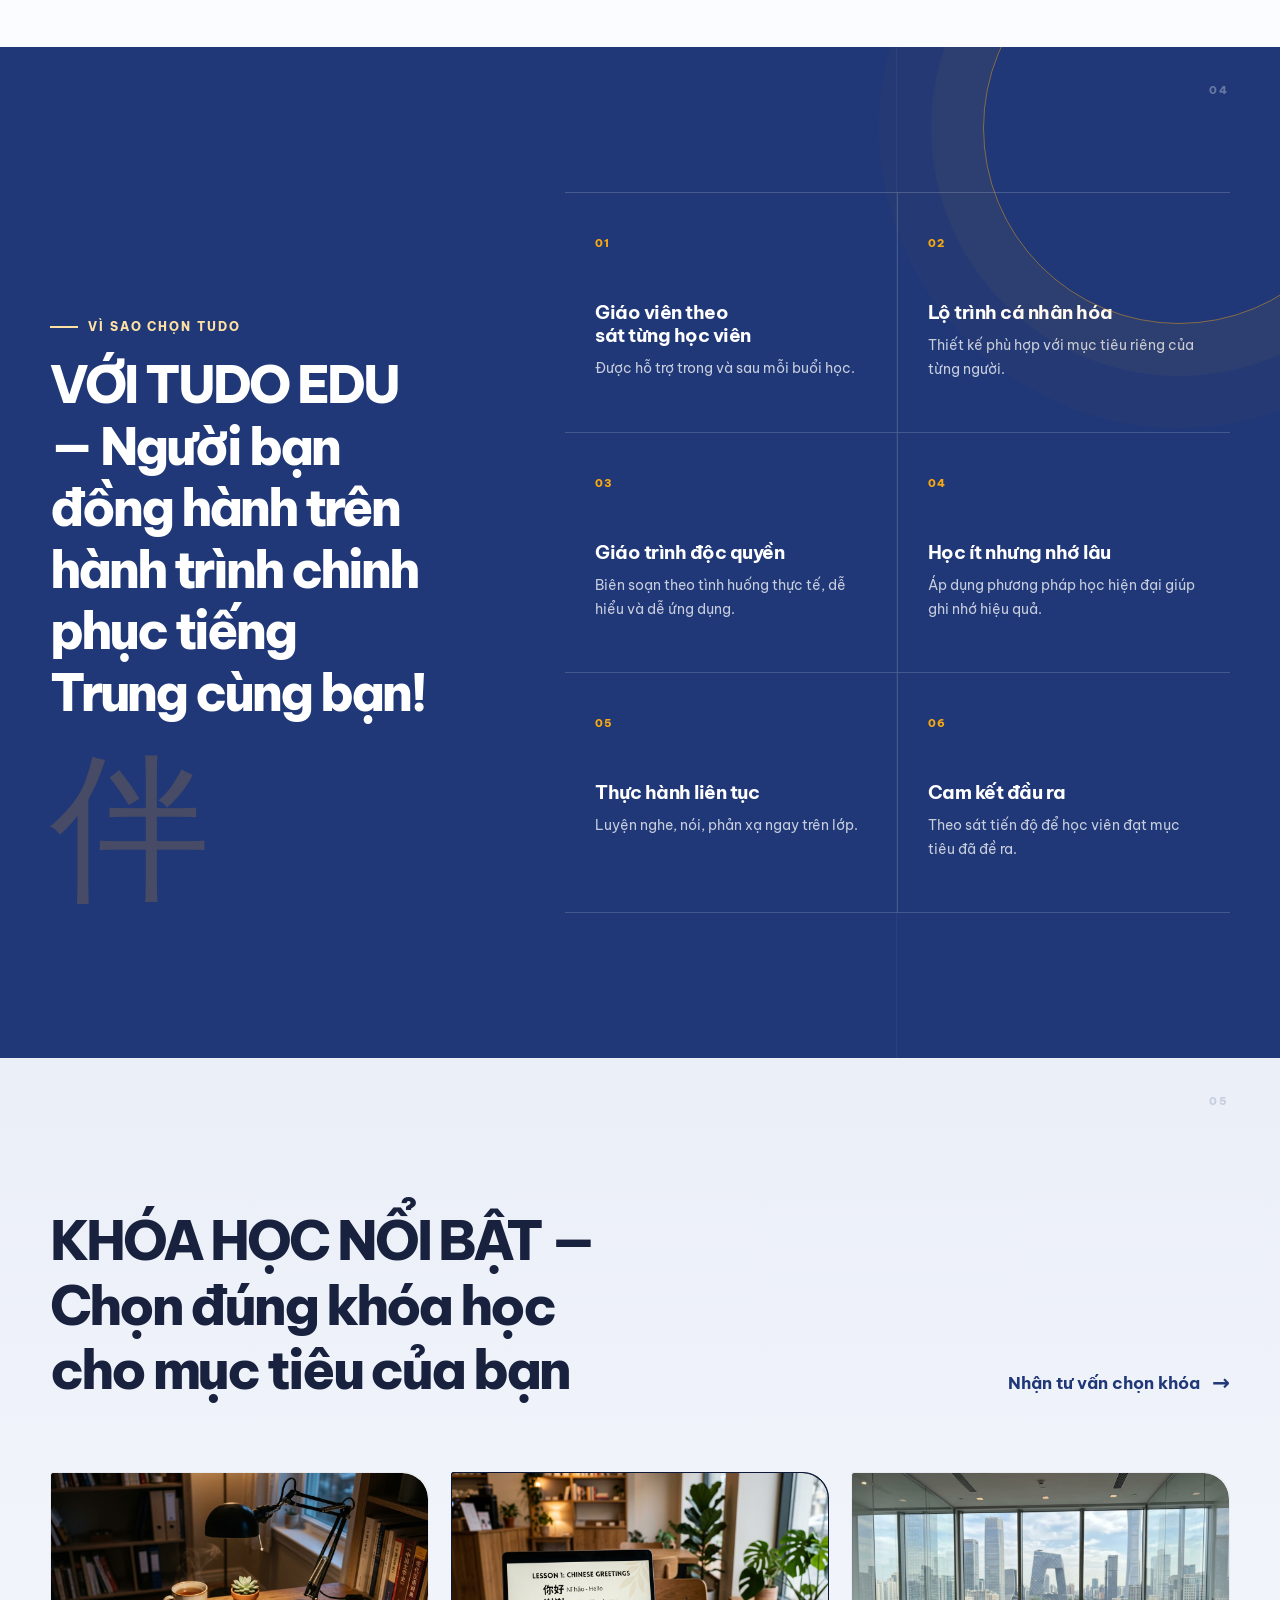
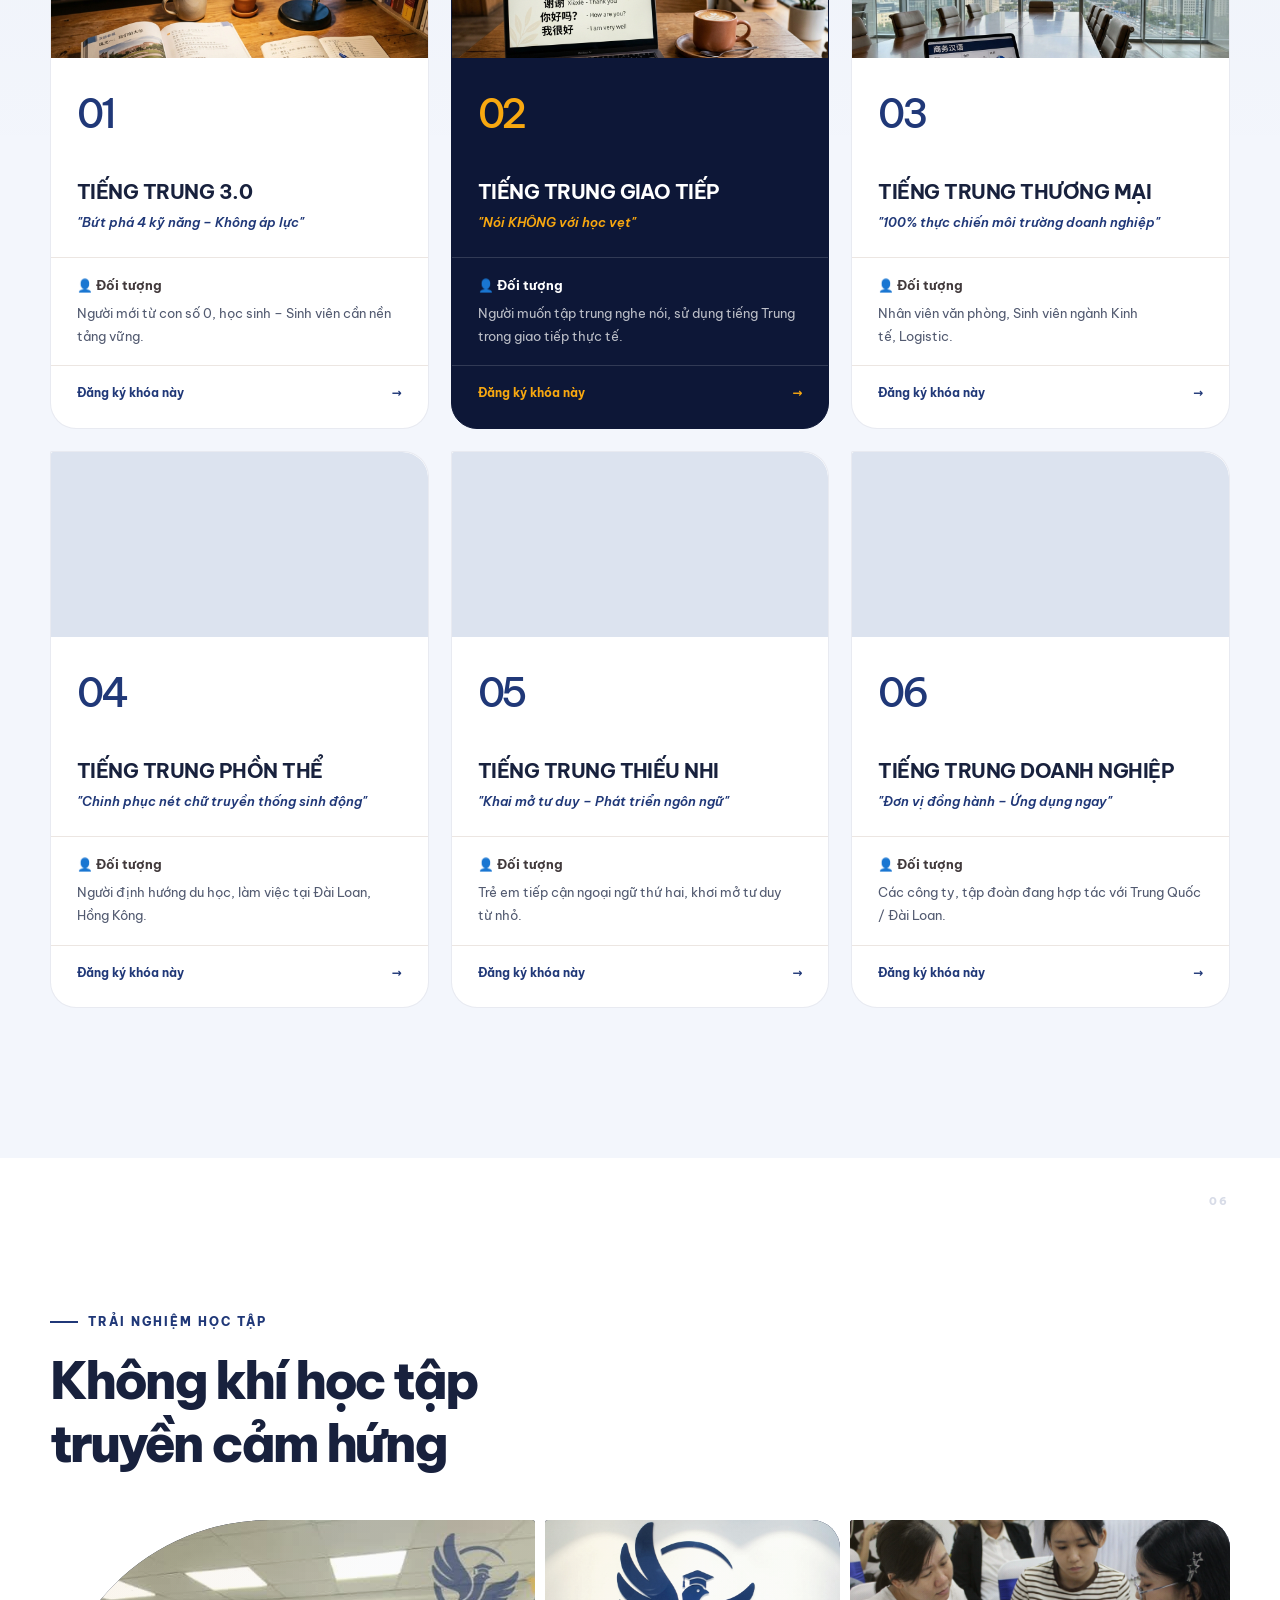
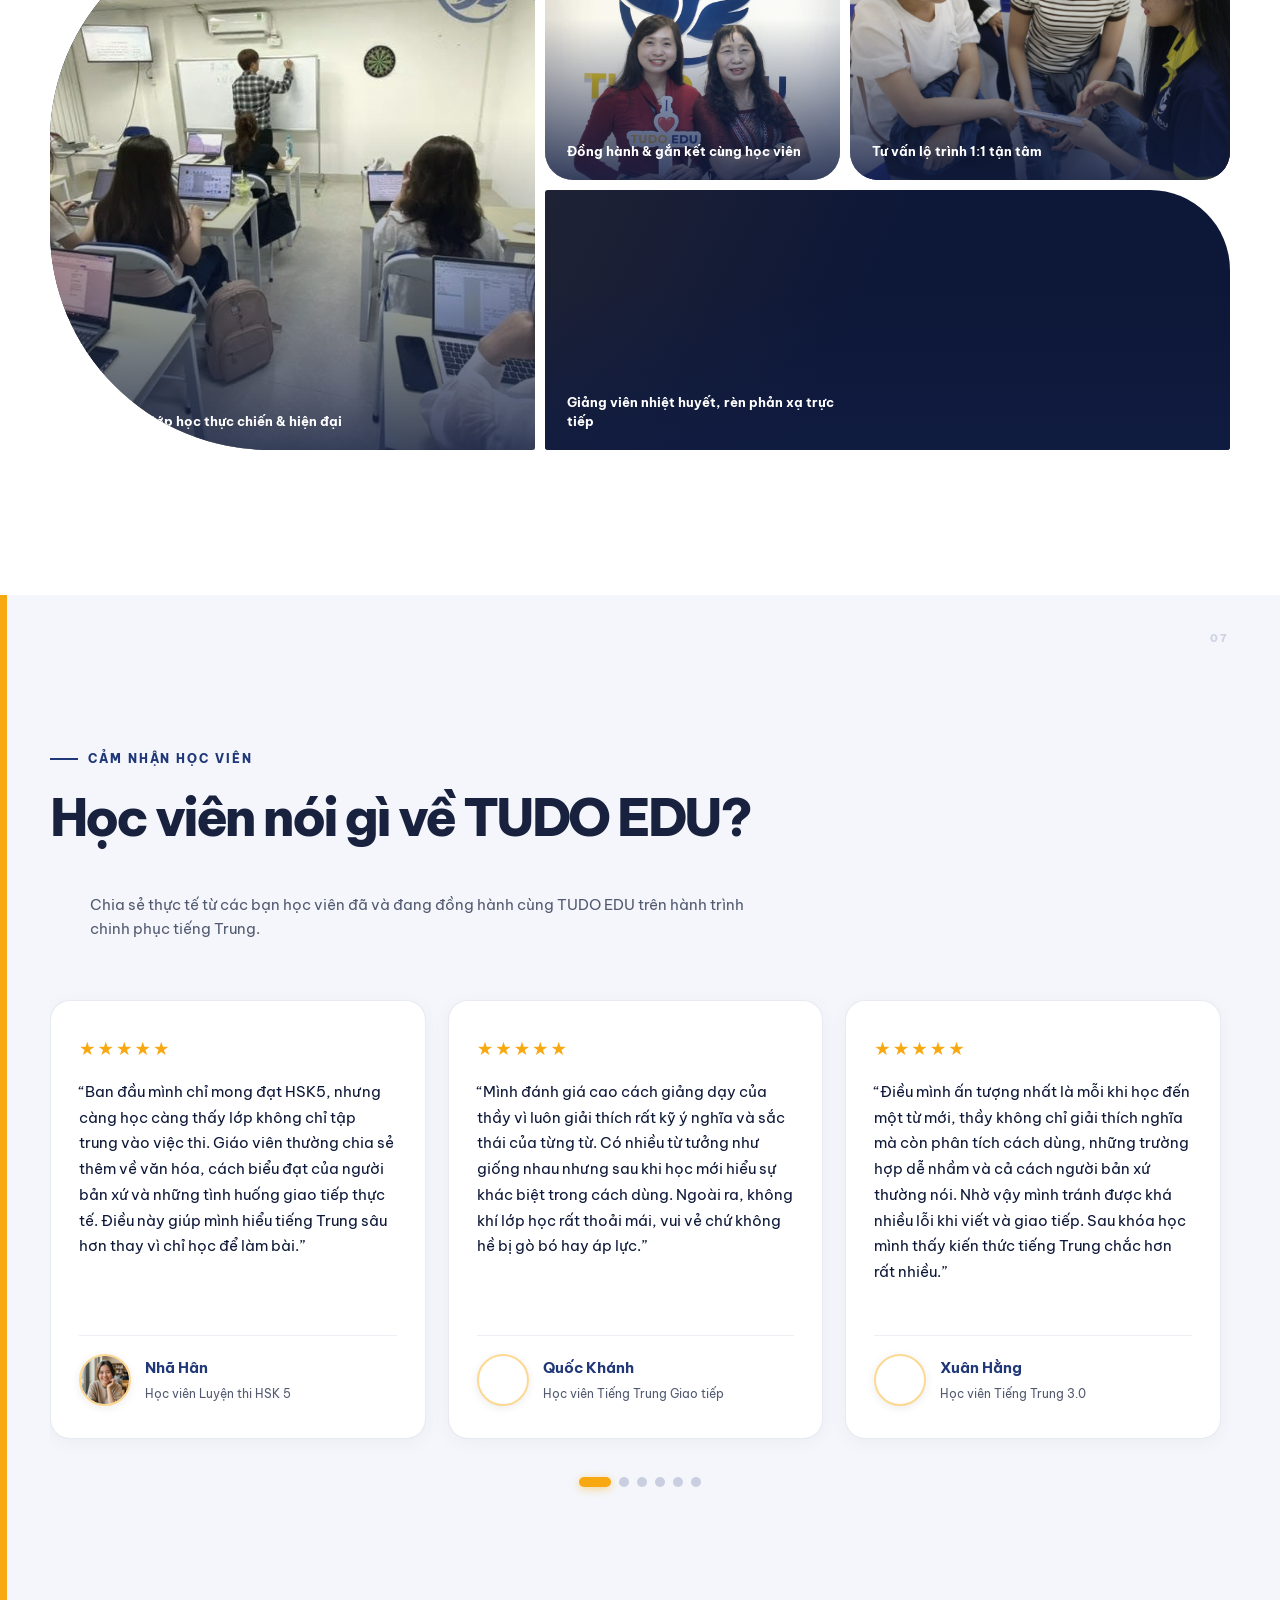
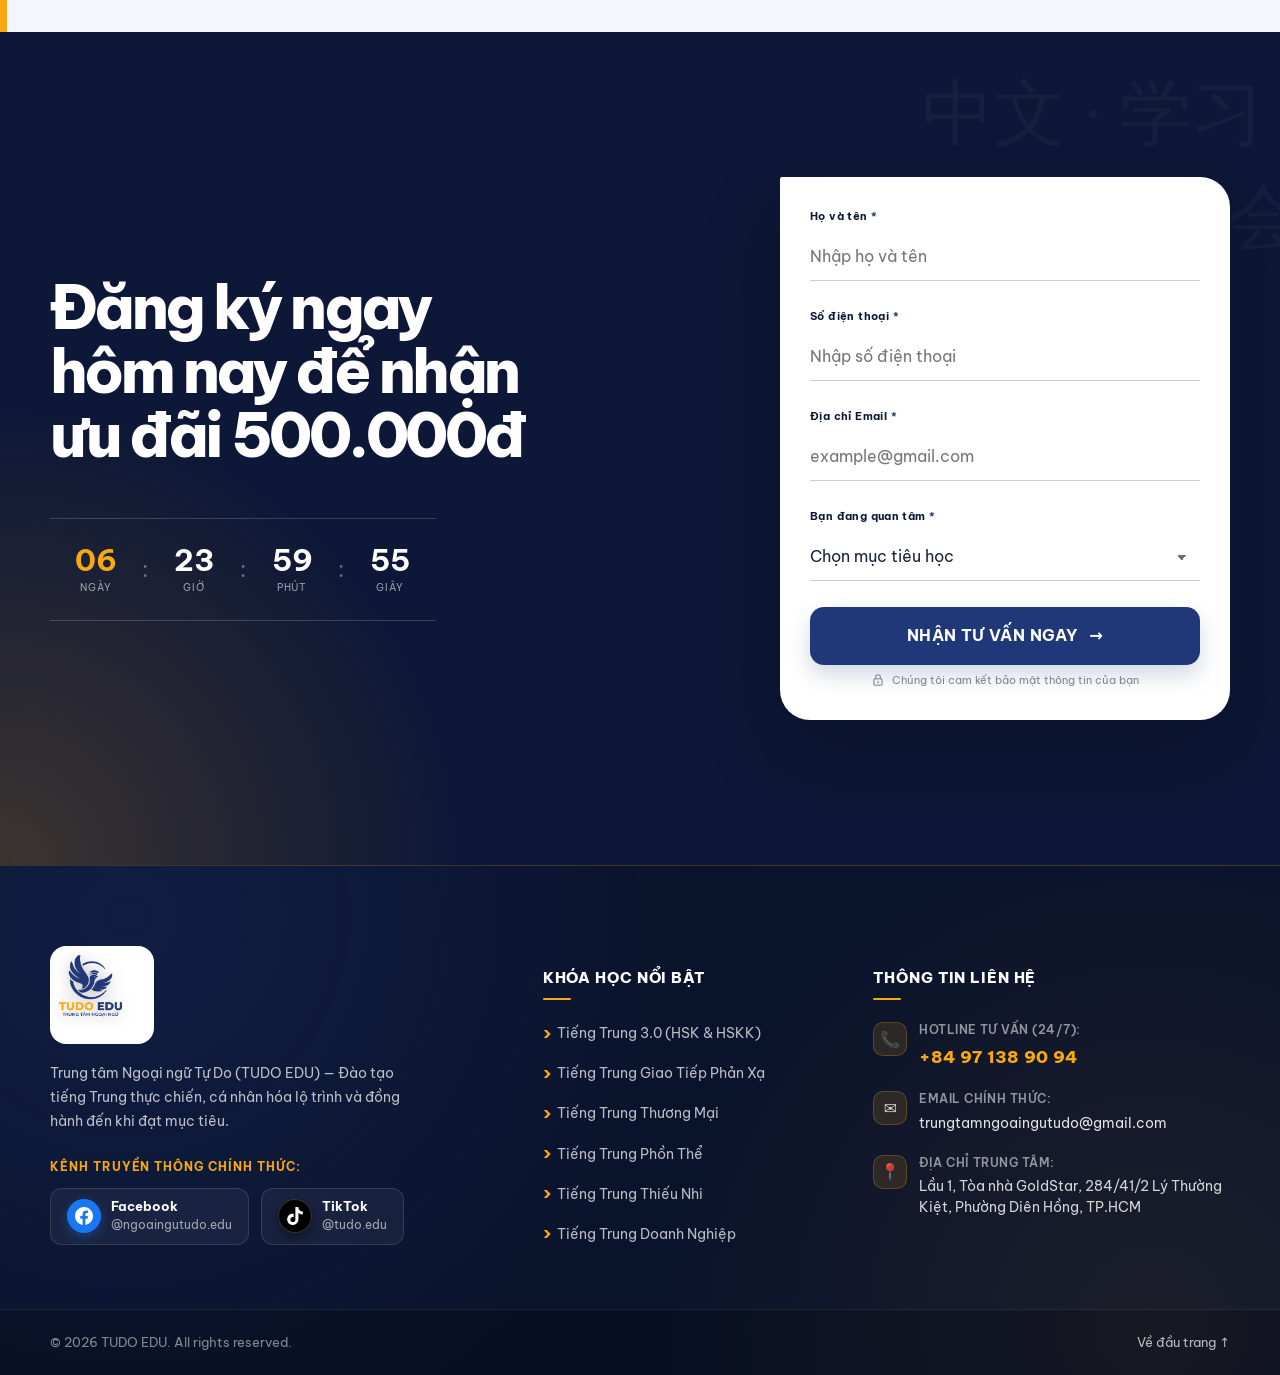
==== commit e755c7b5: "g" ====
--- a/index.html
+++ b/index.html
@@ -652,9 +652,14 @@
         <input type="text" name="fullName" autocomplete="name" placeholder="Nhập họ và tên" required>
         <small class="field-error"></small>
       </div>
-      <div class="field">
+            <div class="field">
         <label>Số điện thoại <span>*</span></label>
         <input type="tel" name="phone" autocomplete="tel" inputmode="numeric" maxlength="10" placeholder="Nhập số điện thoại" required>
+        <small class="field-error"></small>
+      </div>
+      <div class="field">
+        <label>Địa chỉ Email <span>*</span></label>
+        <input type="email" name="email" autocomplete="email" placeholder="example@gmail.com" required>
         <small class="field-error"></small>
       </div>
       <div class="field">
--- a/styles.css
+++ b/styles.css
@@ -99,7 +99,7 @@
 .benefit-list li { display: flex; align-items: center; gap: 9px; }
 .benefit-list li span { color: var(--accent-light); font-weight: 800; }
 .lead-card > .form-mount { padding: 38px 40px 28px; }
-.lead-form { display: grid; grid-template-columns: 1fr 1fr 1.12fr; gap: 16px; align-items: start; }
+.lead-form { display: grid; grid-template-columns: 1fr 1fr; gap: 14px 16px; align-items: start; }
 .field { position: relative; }
 .field label { display: block; margin-bottom: 7px; color: #423b3d; font-size: .78rem; font-weight: 700; }
 .field label span { color: var(--primary); }
